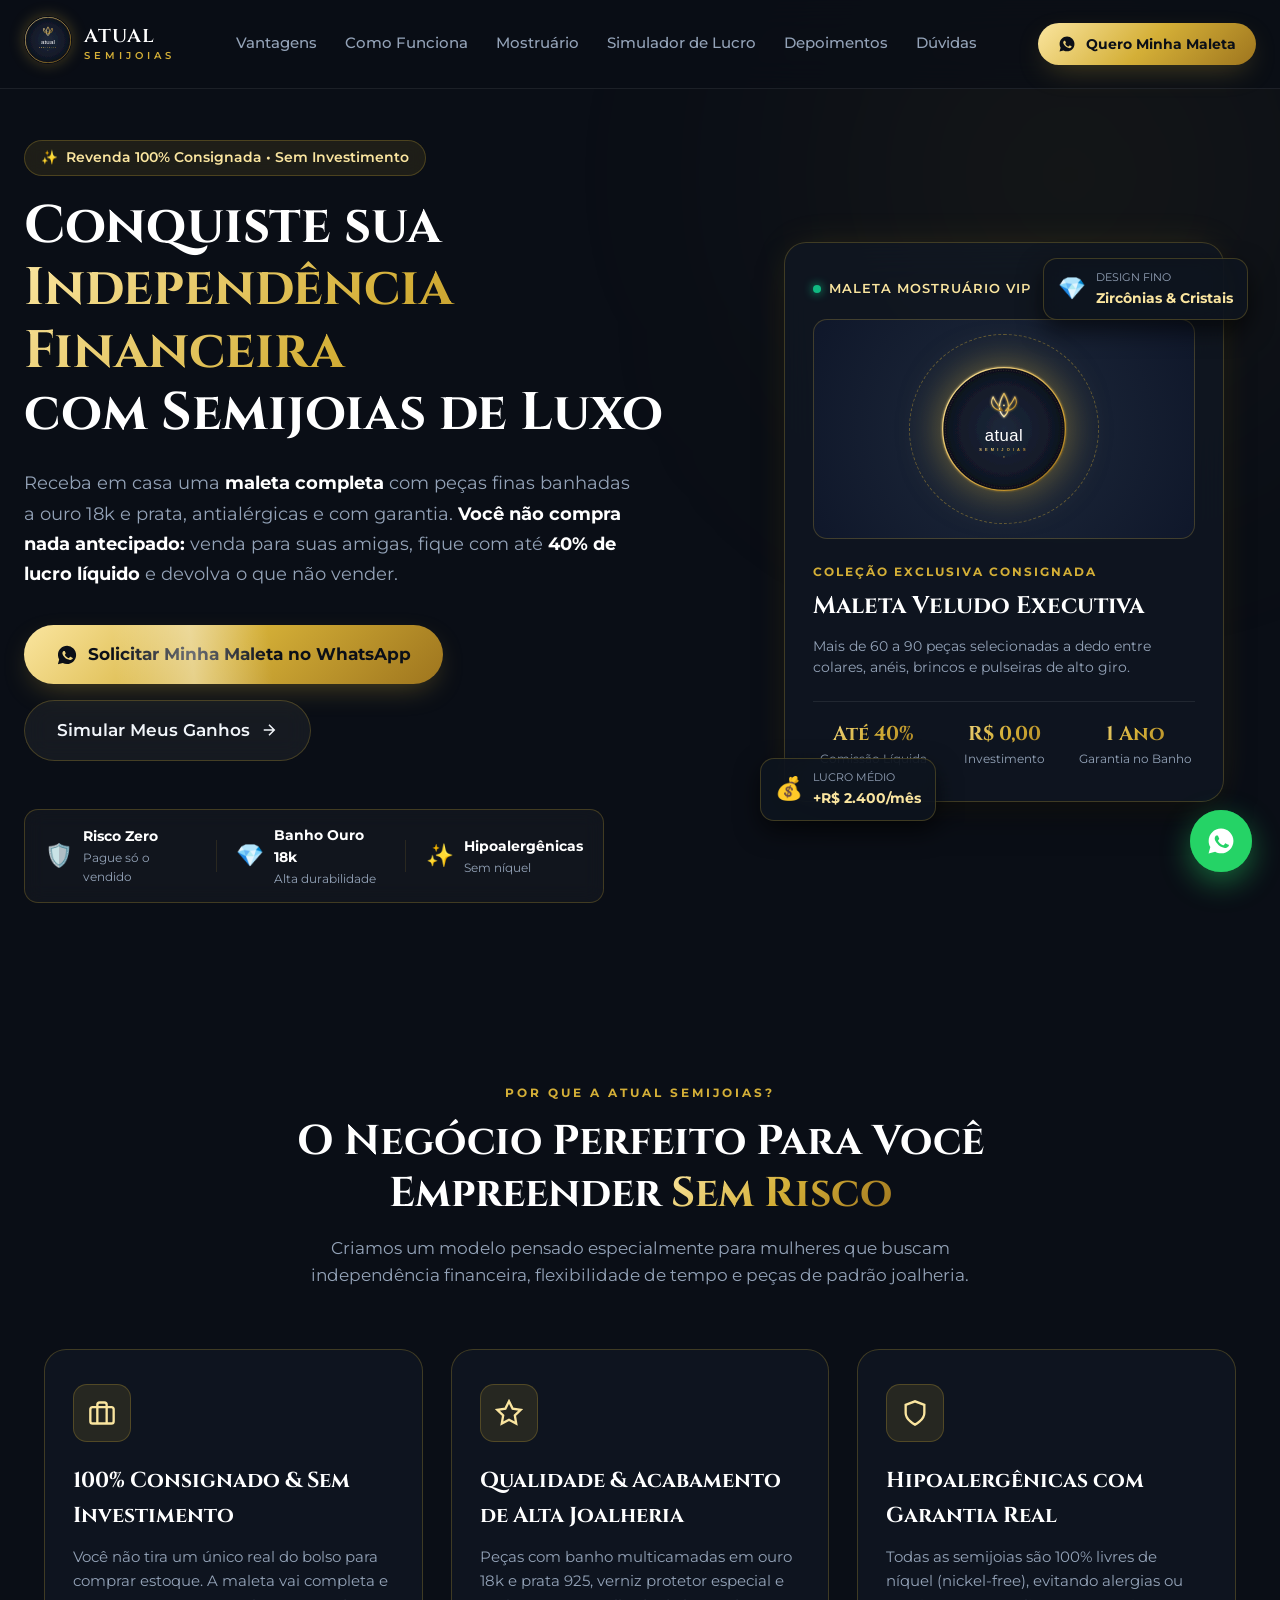
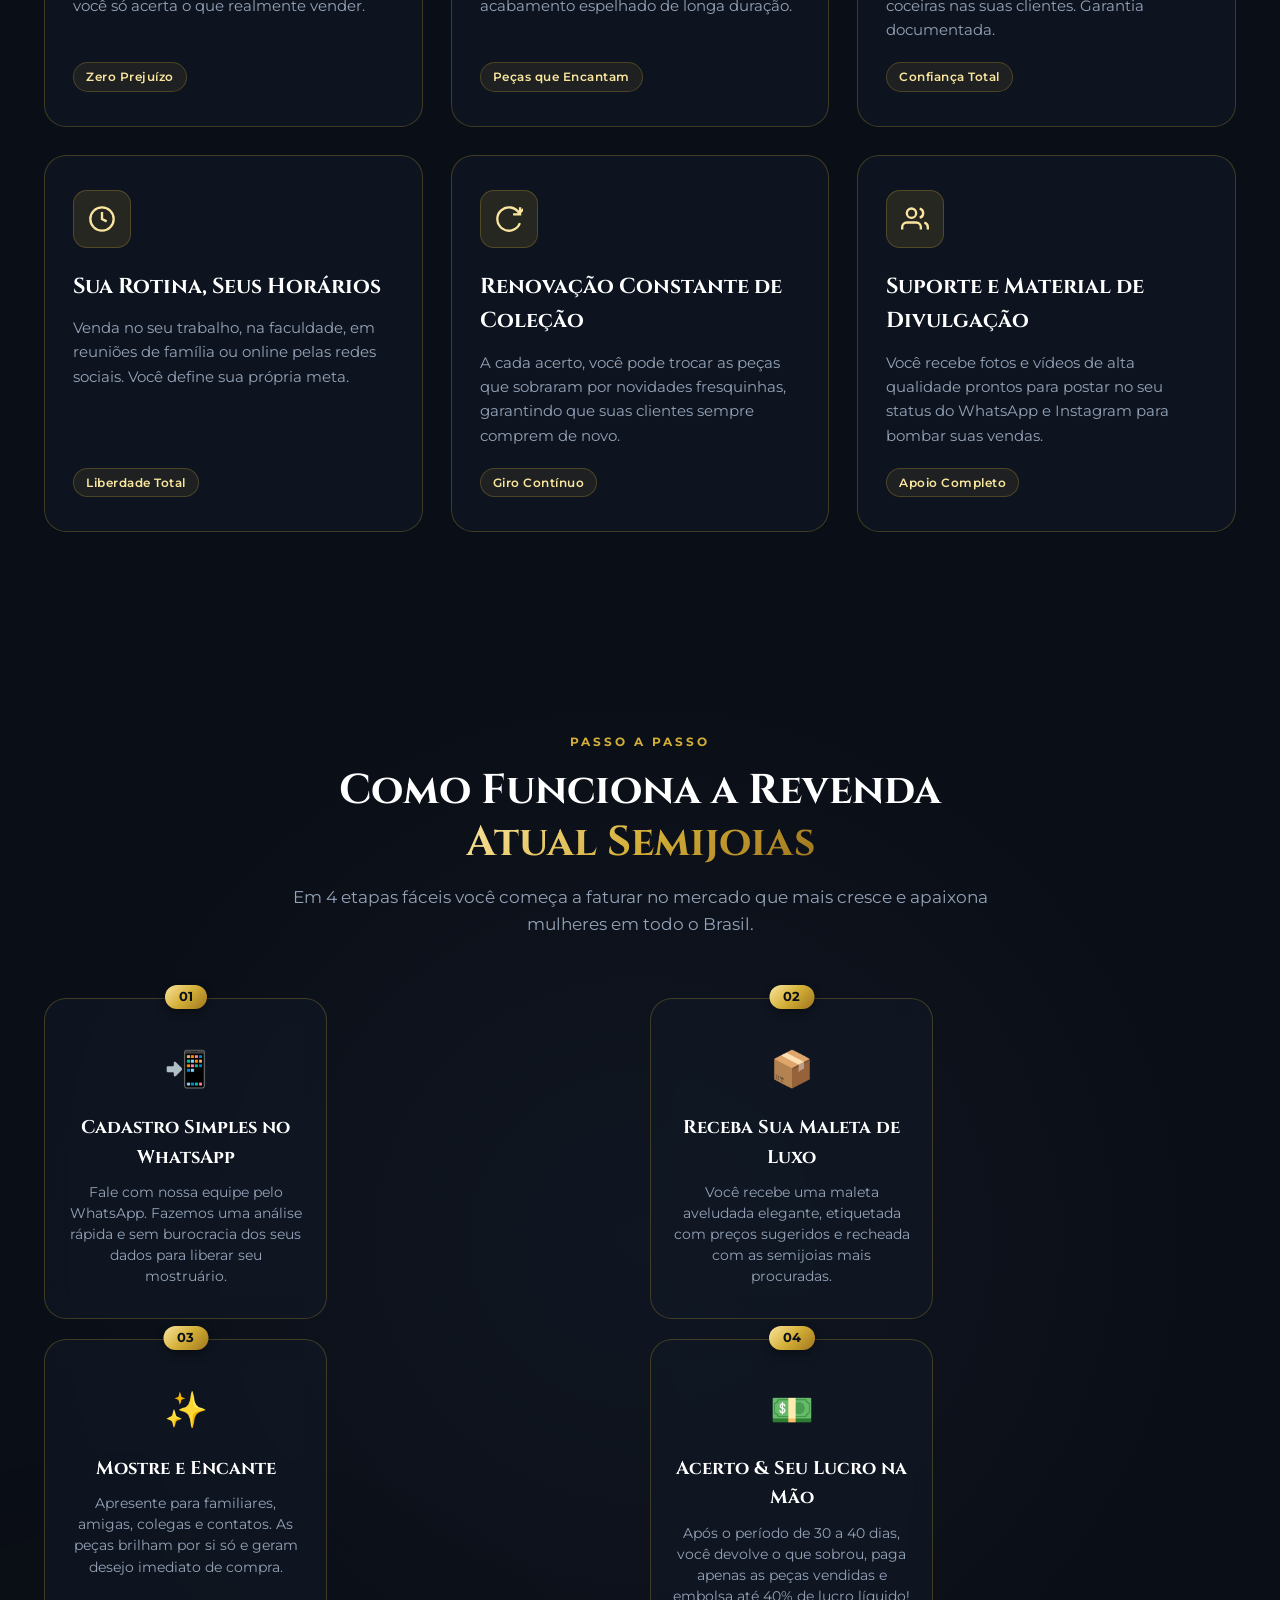
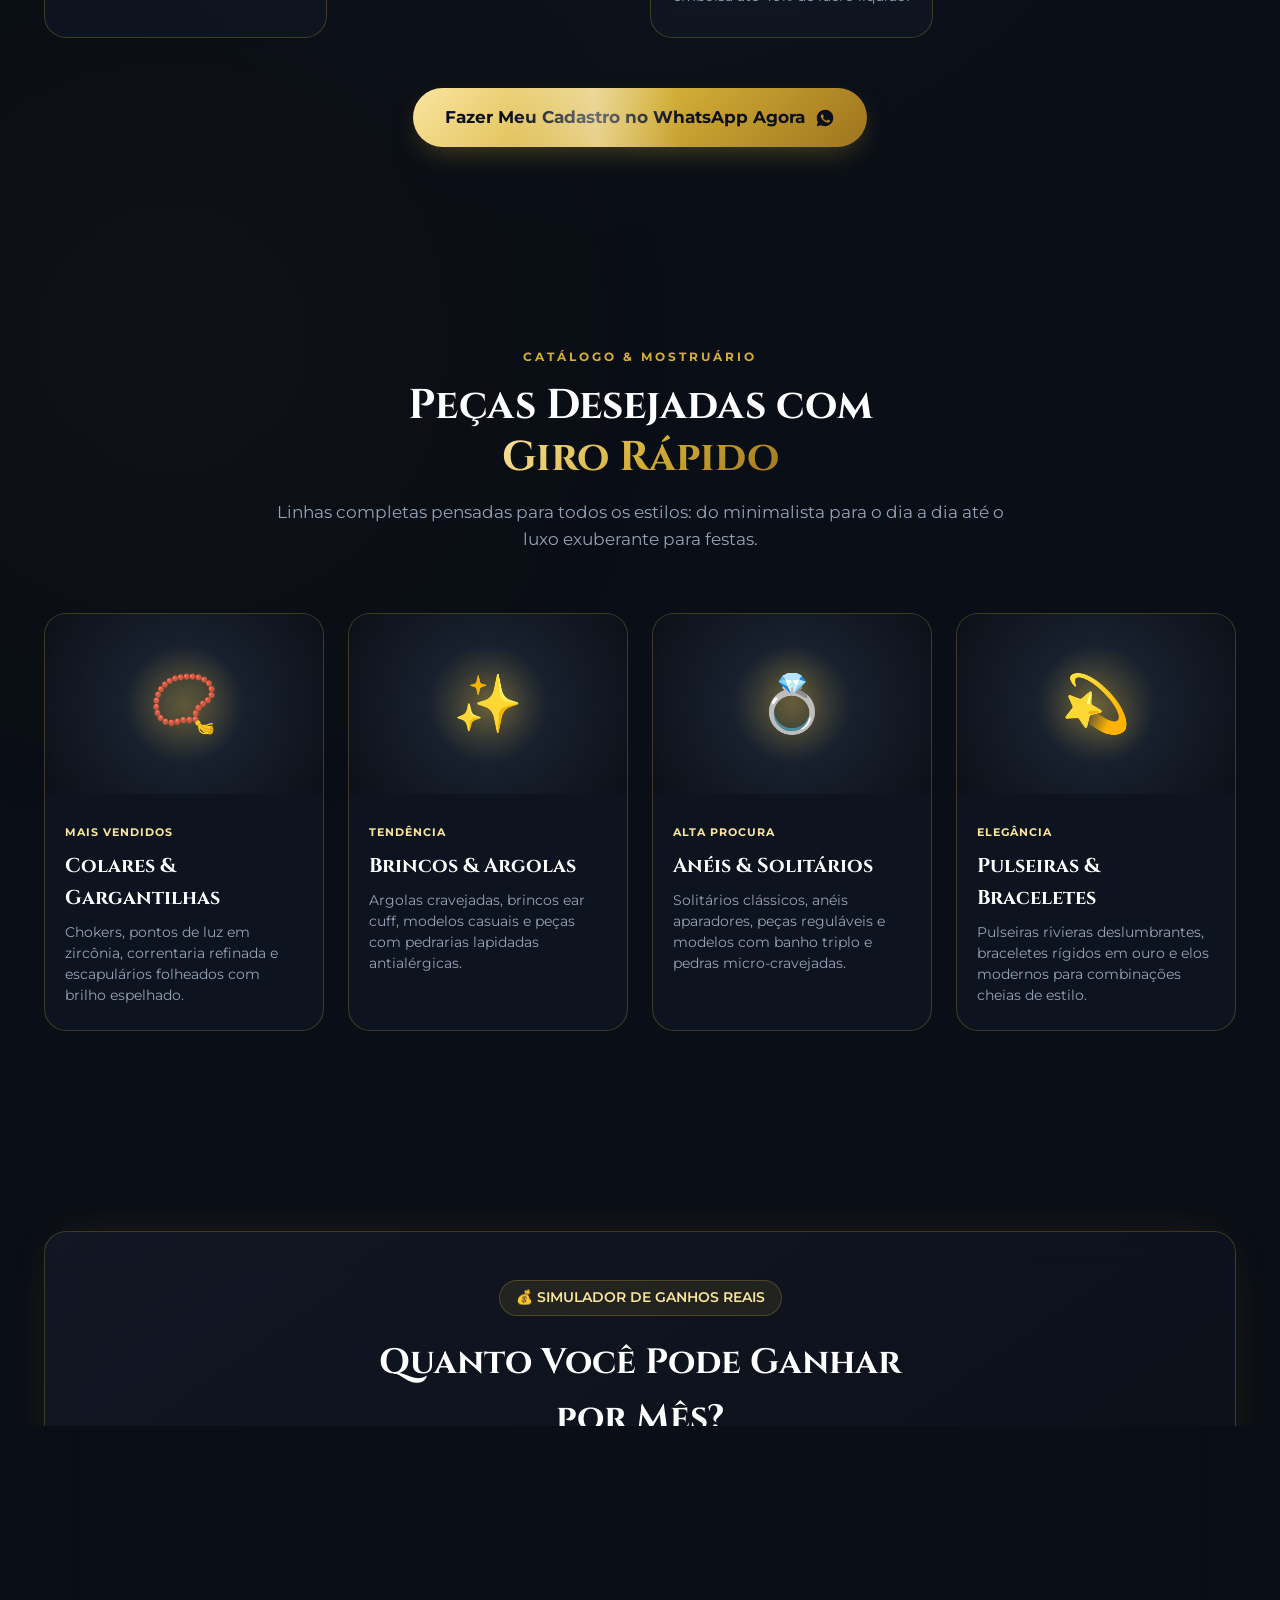
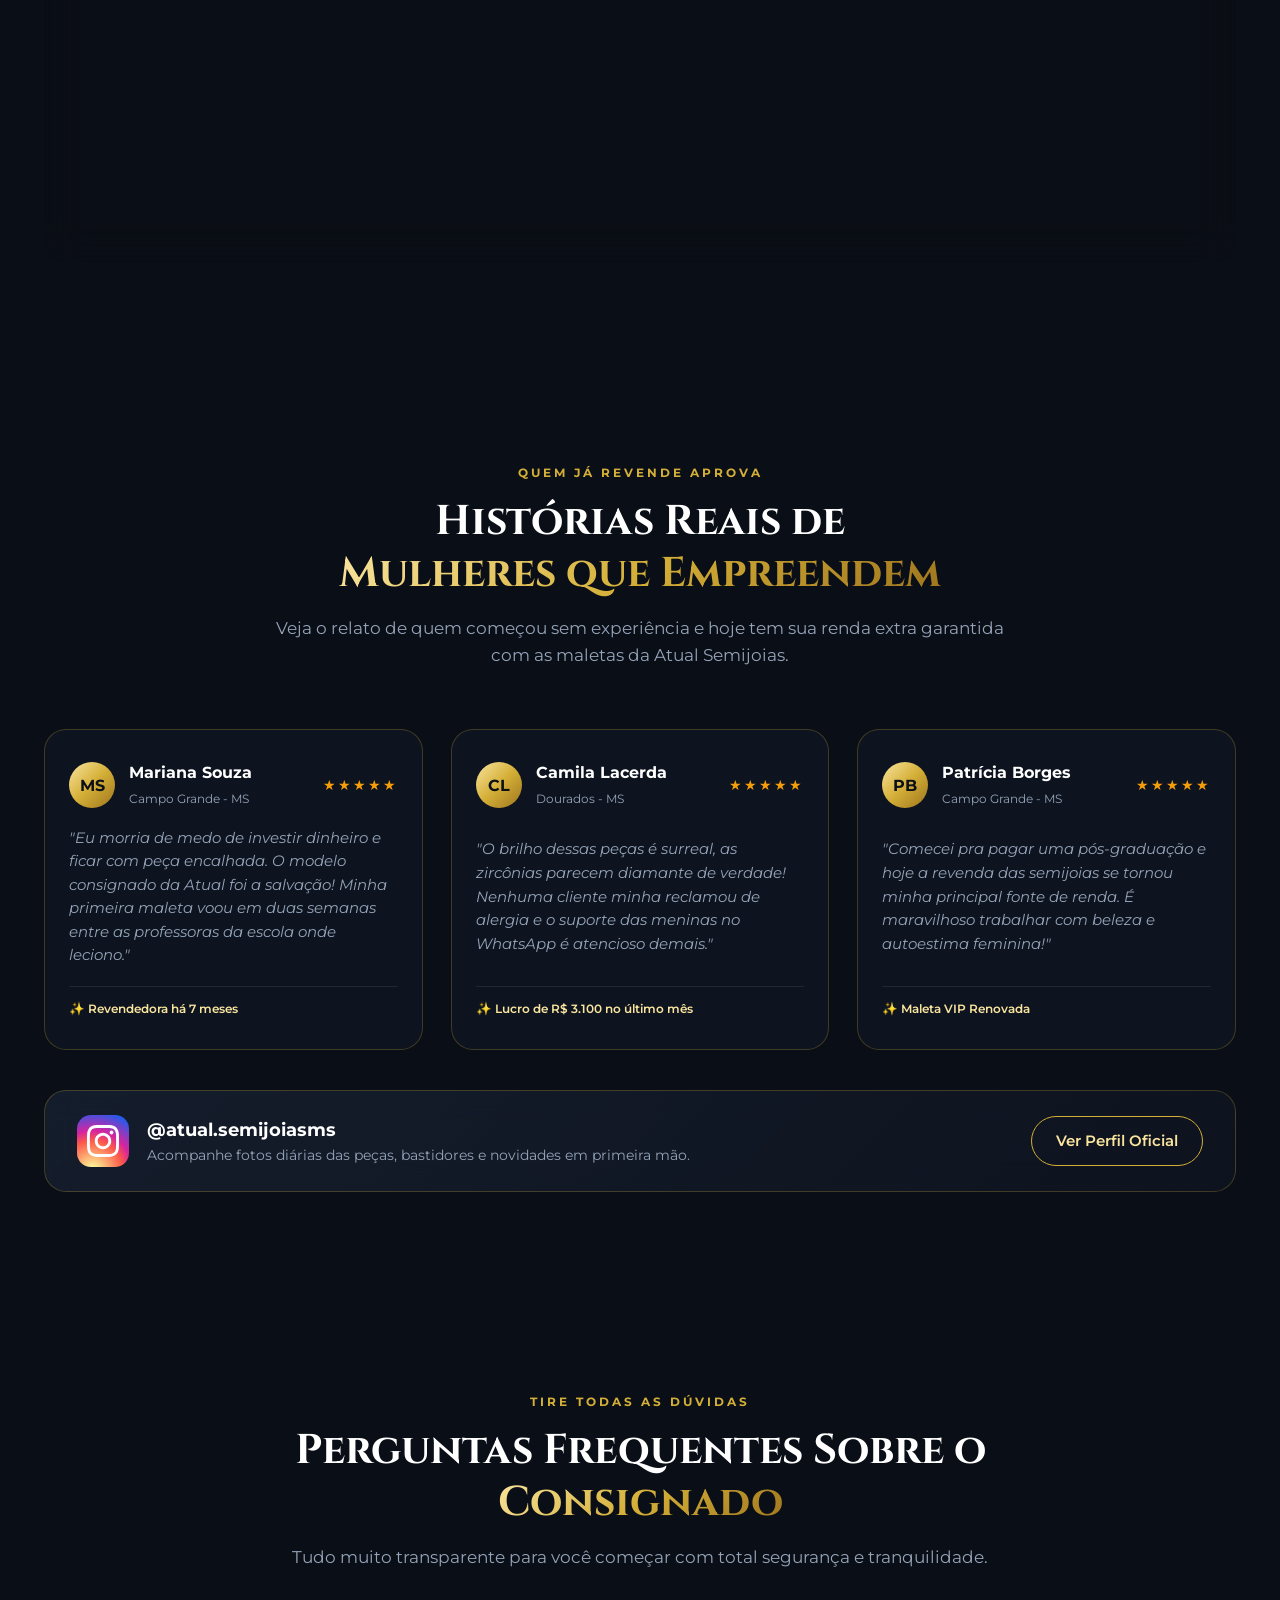
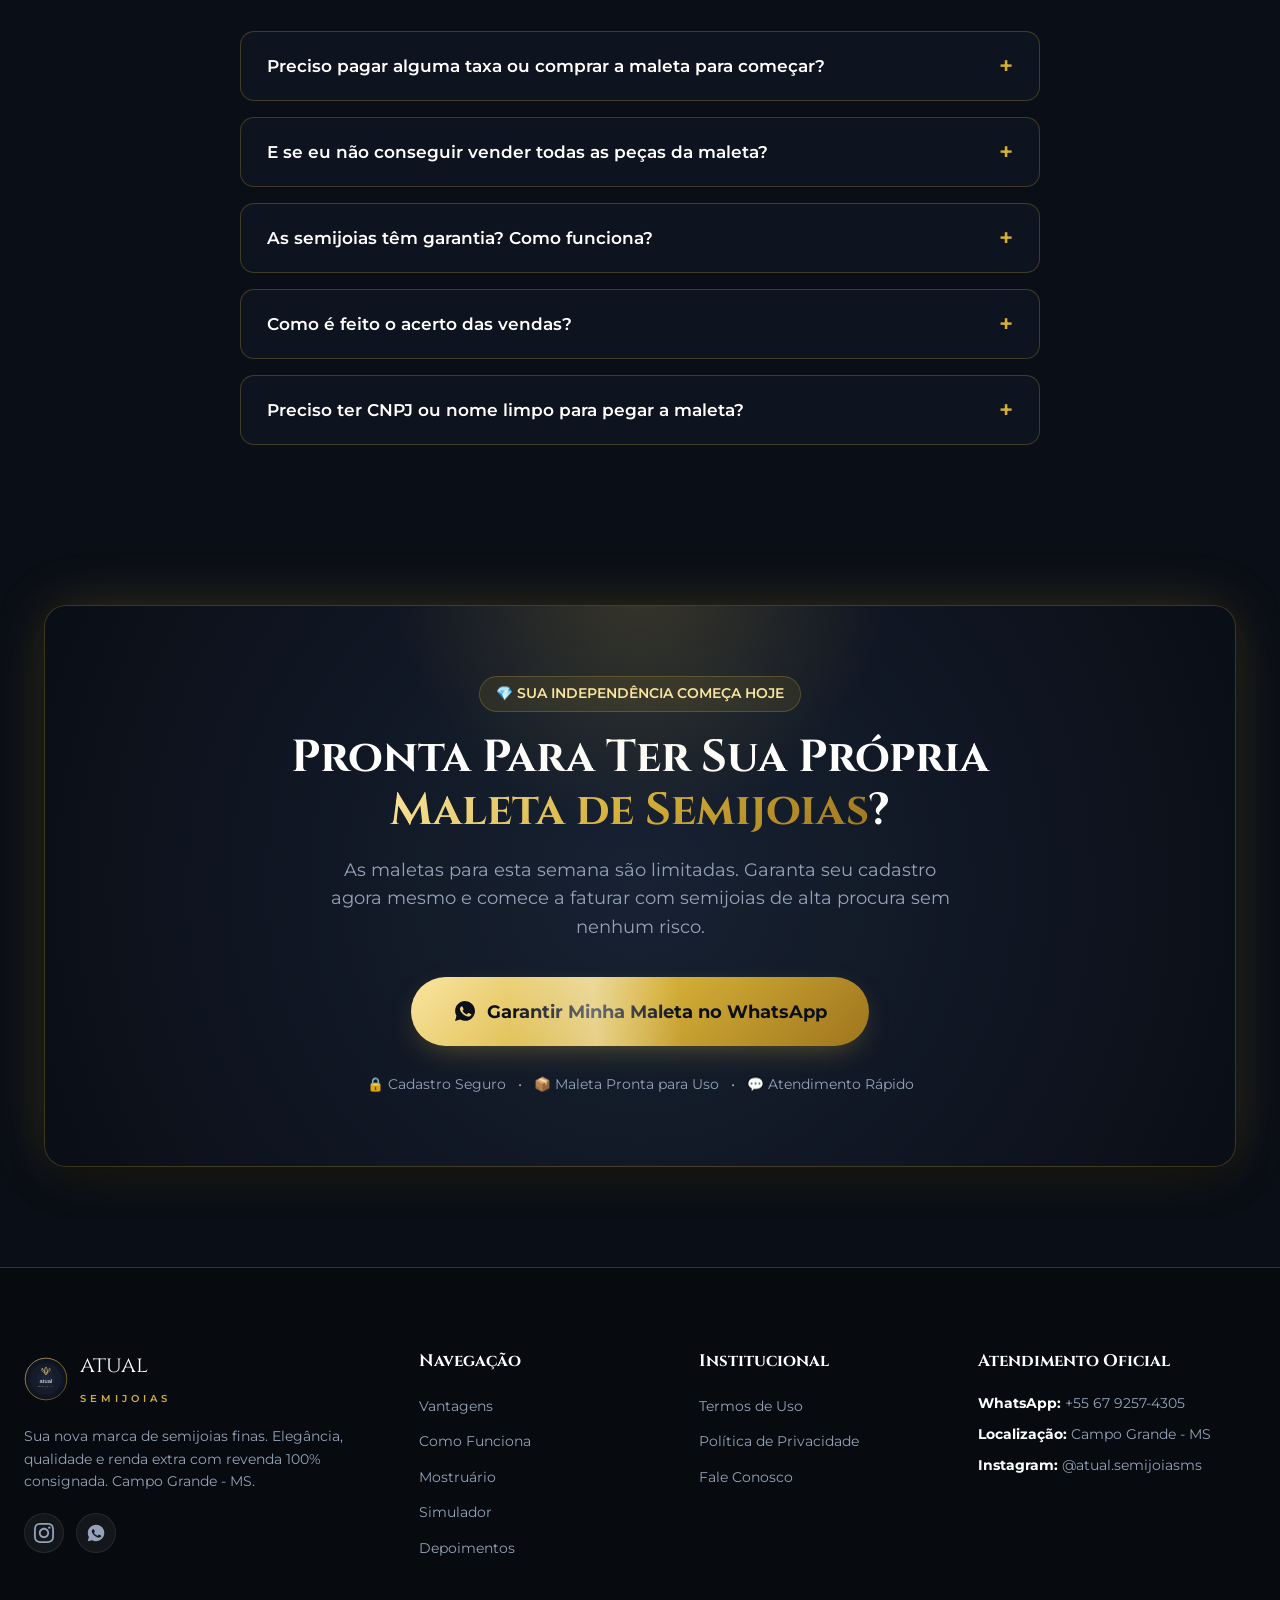
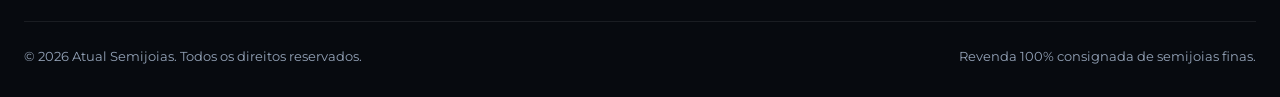
==== index.html @ b2335f95 "feat: initial landing page structure for Atual Semijoias" ====
<!DOCTYPE html>
<html lang="pt-BR">
<head>
  <meta charset="UTF-8">
  <meta name="viewport" content="width=device-width, initial-scale=1.0, maximum-scale=5.0">
  <title>Atual Semijoias | Revenda 100% Consignada • Sem Investimento</title>
  <meta name="description" content="Conquiste sua renda extra com a Atual Semijoias. Maleta completa em consignação, sem investimento inicial, semijoias hipoalergênicas com garantia e até 40% de comissão.">
  <meta name="keywords" content="semijoias consignadas, revenda semijoias, maleta de semijoias, revendedora semijoias campo grande ms, renda extra semijoias">
  <meta name="theme-color" content="#0b0f17">

  <meta property="og:title" content="Atual Semijoias | Revenda 100% Consignada">
  <meta property="og:description" content="Receba sua maleta de semijoias finas sem pagar nada adiantado. Lucro de até 40% e peças com garantia.">
  <meta property="og:image" content="assets/logo.svg">
  <meta property="og:type" content="website">

  <link rel="preconnect" href="https://fonts.googleapis.com">
  <link rel="preconnect" href="https://fonts.gstatic.com" crossorigin>
  <link href="https://fonts.googleapis.com/css2?family=Cinzel:wght@500;600;700&family=Montserrat:wght@300;400;500;600;700&family=Playfair+Display:ital,wght@0,600;0,700;1,400&display=swap" rel="stylesheet">

  <link rel="stylesheet" href="styles.css">
  <link rel="icon" type="image/svg+xml" href="assets/logo.svg">
</head>
<body>

  <div class="ambient-glow glow-top" aria-hidden="true"></div>
  <div class="ambient-glow glow-gold" aria-hidden="true"></div>

  <header class="navbar" id="navbar">
    <div class="nav-container">
      <a href="#hero" class="brand-link" aria-label="Atual Semijoias Home">
        <div class="logo-wrapper">
          <img src="assets/logo.svg" alt="Atual Semijoias" class="brand-logo" width="48" height="48">
        </div>
        <div class="brand-text">
          <span class="brand-name">atual</span>
          <span class="brand-sub">SEMIJOIAS</span>
        </div>
      </a>

      <nav class="nav-links" id="navLinks">
        <a href="#vantagens" class="nav-item">Vantagens</a>
        <a href="#como-funciona" class="nav-item">Como Funciona</a>
        <a href="#vitrine" class="nav-item">Mostruário</a>
        <a href="#simulador" class="nav-item">Simulador de Lucro</a>
        <a href="#depoimentos" class="nav-item">Depoimentos</a>
        <a href="#faq" class="nav-item">Dúvidas</a>
      </nav>

      <div class="nav-actions">
        <a href="https://wa.me/556792574305?text=Ol%C3%A1!%20Vim%20pelo%20site%20da%20Atual%20Semijoias%20e%20gostaria%20de%20receber%20a%20minha%20maleta%20consignada." 
           target="_blank" rel="noopener noreferrer" class="btn btn-gold btn-nav" id="btnNavCta">
          <svg class="btn-icon" viewBox="0 0 24 24" width="18" height="18" fill="currentColor">
            <path d="M12.04 2c-5.46 0-9.91 4.45-9.91 9.91 0 1.75.46 3.45 1.32 4.95L2.05 22l5.25-1.38c1.45.79 3.08 1.21 4.74 1.21 5.46 0 9.91-4.45 9.91-9.91 0-2.65-1.03-5.14-2.9-7.01A9.816 9.816 0 0 0 12.04 2zm5.78 14.15c-.24.67-1.39 1.29-1.93 1.37-.5.08-1.15.11-3.32-.78-2.67-1.1-4.38-3.83-4.52-4.01-.13-.18-1.07-1.42-1.07-2.71 0-1.29.68-1.92.92-2.18.24-.26.53-.33.71-.33.18 0 .35 0 .5.01.16.01.38-.06.59.45.22.53.75 1.83.82 1.97.07.14.11.31.02.5-.09.18-.14.29-.28.45-.14.16-.3.35-.43.47-.14.14-.29.29-.12.58.17.29.74 1.22 1.59 1.97 1.09.97 2.01 1.27 2.3 1.41.29.14.46.12.63-.07.17-.19.73-.85.92-1.14.19-.29.38-.24.64-.14.26.09 1.65.78 1.93.92.28.14.47.21.54.33.07.12.07.69-.17 1.36z"/>
          </svg>
          <span>Quero Minha Maleta</span>
        </a>

        <button class="menu-toggle" id="menuToggle" aria-label="Abrir menu de navegação">
          <span></span>
          <span></span>
          <span></span>
        </button>
      </div>
    </div>
  </header>

  <main>
    <!-- HERO SECTION -->
    <section class="hero-section" id="hero">
      <div class="hero-container">
        
        <div class="hero-content">
          <div class="badge-pill" data-reveal="fade-up">
            <span class="sparkle-icon">✨</span>
            <span>Revenda 100% Consignada • Sem Investimento</span>
          </div>

          <h1 class="hero-title" data-reveal="fade-up" data-delay="100">
            Conquiste sua <span class="text-gold-gradient">Independência Financeira</span> com Semijoias de Luxo
          </h1>

          <p class="hero-description" data-reveal="fade-up" data-delay="200">
            Receba em casa uma <strong>maleta completa</strong> com peças finas banhadas a ouro 18k e prata, 
            antialérgicas e com garantia. <strong>Você não compra nada antecipado:</strong> venda para suas amigas, 
            fique com até <strong>40% de lucro líquido</strong> e devolva o que não vender.
          </p>

          <div class="hero-cta-group" data-reveal="fade-up" data-delay="300">
            <a href="https://wa.me/556792574305?text=Ol%C3%A1!%20Quero%20solicitar%20minha%20maleta%20consignada%20da%20Atual%20Semijoias." 
               target="_blank" rel="noopener noreferrer" class="btn btn-gold btn-lg btn-glow" id="heroCtaWhatsApp">
              <svg class="btn-icon" viewBox="0 0 24 24" width="22" height="22" fill="currentColor">
                <path d="M12.04 2c-5.46 0-9.91 4.45-9.91 9.91 0 1.75.46 3.45 1.32 4.95L2.05 22l5.25-1.38c1.45.79 3.08 1.21 4.74 1.21 5.46 0 9.91-4.45 9.91-9.91 0-2.65-1.03-5.14-2.9-7.01A9.816 9.816 0 0 0 12.04 2zm5.78 14.15c-.24.67-1.39 1.29-1.93 1.37-.5.08-1.15.11-3.32-.78-2.67-1.1-4.38-3.83-4.52-4.01-.13-.18-1.07-1.42-1.07-2.71 0-1.29.68-1.92.92-2.18.24-.26.53-.33.71-.33.18 0 .35 0 .5.01.16.01.38-.06.59.45.22.53.75 1.83.82 1.97.07.14.11.31.02.5-.09.18-.14.29-.28.45-.14.16-.3.35-.43.47-.14.14-.29.29-.12.58.17.29.74 1.22 1.59 1.97 1.09.97 2.01 1.27 2.3 1.41.29.14.46.12.63-.07.17-.19.73-.85.92-1.14.19-.29.38-.24.64-.14.26.09 1.65.78 1.93.92.28.14.47.21.54.33.07.12.07.69-.17 1.36z"/>
              </svg>
              <span>Solicitar Minha Maleta no WhatsApp</span>
            </a>

            <a href="#simulador" class="btn btn-glass btn-lg">
              <span>Simular Meus Ganhos</span>
              <svg width="18" height="18" viewBox="0 0 24 24" fill="none" stroke="currentColor" stroke-width="2">
                <path d="M5 12h14M12 5l7 7-7 7"/>
              </svg>
            </a>
          </div>

          <div class="hero-trust-row" data-reveal="fade-up" data-delay="400">
            <div class="trust-item">
              <span class="trust-icon">🛡️</span>
              <div class="trust-info">
                <strong>Risco Zero</strong>
                <span>Pague só o vendido</span>
              </div>
            </div>
            <div class="trust-divider"></div>
            <div class="trust-item">
              <span class="trust-icon">💎</span>
              <div class="trust-info">
                <strong>Banho Ouro 18k</strong>
                <span>Alta durabilidade</span>
              </div>
            </div>
            <div class="trust-divider"></div>
            <div class="trust-item">
              <span class="trust-icon">✨</span>
              <div class="trust-info">
                <strong>Hipoalergênicas</strong>
                <span>Sem níquel</span>
              </div>
            </div>
          </div>
        </div>

        <div class="hero-visual" data-reveal="zoom-in" data-delay="200">
          <div class="showcase-card tilt-card" id="heroTiltCard">
            <div class="card-glass-shine"></div>
            
            <div class="showcase-badge-top">
              <span class="dot-online"></span>
              <span>Maleta Mostruário VIP</span>
            </div>

            <div class="jewel-frame">
              <div class="jewel-sparkle-bg"></div>
              <img src="assets/logo.svg" alt="Atual Semijoias Selo Ouro" class="jewel-hero-logo">
              <div class="jewel-ring-circle"></div>
            </div>

            <div class="showcase-details">
              <div class="showcase-tag">COLEÇÃO EXCLUSIVA CONSIGNADA</div>
              <h3 class="showcase-title">Maleta Veludo Executiva</h3>
              <p class="showcase-subtitle">Mais de 60 a 90 peças selecionadas a dedo entre colares, anéis, brincos e pulseiras de alto giro.</p>
              
              <div class="showcase-stats-grid">
                <div class="stat-box">
                  <span class="stat-number text-gold-gradient">Até 40%</span>
                  <span class="stat-label">Comissão Líquida</span>
                </div>
                <div class="stat-box">
                  <span class="stat-number text-gold-gradient">R$ 0,00</span>
                  <span class="stat-label">Investimento</span>
                </div>
                <div class="stat-box">
                  <span class="stat-number text-gold-gradient">1 Ano</span>
                  <span class="stat-label">Garantia no Banho</span>
                </div>
              </div>
            </div>

            <div class="floating-badge badge-1">
              <span class="badge-icon">💰</span>
              <div class="badge-text">
                <span class="b-title">Lucro Médio</span>
                <span class="b-val">+R$ 2.400/mês</span>
              </div>
            </div>

            <div class="floating-badge badge-2">
              <span class="badge-icon">💎</span>
              <div class="badge-text">
                <span class="b-title">Design Fino</span>
                <span class="b-val">Zircônias & Cristais</span>
              </div>
            </div>
          </div>
        </div>

      </div>
    </section>

    <!-- SECTION 2: VANTAGENS -->
    <section class="section-container" id="vantagens">
      <div class="section-header" data-reveal="fade-up">
        <span class="section-tag">POR QUE A ATUAL SEMIJOIAS?</span>
        <h2 class="section-title">O Negócio Perfeito Para Você Empreender <span class="text-gold-gradient">Sem Risco</span></h2>
        <p class="section-desc">Criamos um modelo pensado especialmente para mulheres que buscam independência financeira, flexibilidade de tempo e peças de padrão joalheria.</p>
      </div>

      <div class="cards-grid">
        <div class="luxury-card tilt-card" data-reveal="fade-up" data-delay="100">
          <div class="card-icon-gold">
            <svg viewBox="0 0 24 24" width="28" height="28" fill="none" stroke="currentColor" stroke-width="2">
              <rect x="2" y="7" width="20" height="14" rx="2" ry="2"/>
              <path d="M16 21V5a2 2 0 0 0-2-2h-4a2 2 0 0 0-2 2v16"/>
            </svg>
          </div>
          <h3 class="card-title">100% Consignado & Sem Investimento</h3>
          <p class="card-text">Você não tira um único real do bolso para comprar estoque. A maleta vai completa e você só acerta o que realmente vender.</p>
          <div class="card-highlight-pill">Zero Prejuízo</div>
        </div>

        <div class="luxury-card tilt-card" data-reveal="fade-up" data-delay="200">
          <div class="card-icon-gold">
            <svg viewBox="0 0 24 24" width="28" height="28" fill="none" stroke="currentColor" stroke-width="2">
              <polygon points="12 2 15.09 8.26 22 9.27 17 14.14 18.18 21.02 12 17.77 5.82 21.02 7 14.14 2 9.27 8.91 8.26 12 2"/>
            </svg>
          </div>
          <h3 class="card-title">Qualidade & Acabamento de Alta Joalheria</h3>
          <p class="card-text">Peças com banho multicamadas em ouro 18k e prata 925, verniz protetor especial e acabamento espelhado de longa duração.</p>
          <div class="card-highlight-pill">Peças que Encantam</div>
        </div>

        <div class="luxury-card tilt-card" data-reveal="fade-up" data-delay="300">
          <div class="card-icon-gold">
            <svg viewBox="0 0 24 24" width="28" height="28" fill="none" stroke="currentColor" stroke-width="2">
              <path d="M12 22s8-4 8-10V5l-8-3-8 3v7c0 6 8 10 8 10z"/>
            </svg>
          </div>
          <h3 class="card-title">Hipoalergênicas com Garantia Real</h3>
          <p class="card-text">Todas as semijoias são 100% livres de níquel (nickel-free), evitando alergias ou coceiras nas suas clientes. Garantia documentada.</p>
          <div class="card-highlight-pill">Confiança Total</div>
        </div>

        <div class="luxury-card tilt-card" data-reveal="fade-up" data-delay="100">
          <div class="card-icon-gold">
            <svg viewBox="0 0 24 24" width="28" height="28" fill="none" stroke="currentColor" stroke-width="2">
              <circle cx="12" cy="12" r="10"/>
              <polyline points="12 6 12 12 16 14"/>
            </svg>
          </div>
          <h3 class="card-title">Sua Rotina, Seus Horários</h3>
          <p class="card-text">Venda no seu trabalho, na faculdade, em reuniões de família ou online pelas redes sociais. Você define sua própria meta.</p>
          <div class="card-highlight-pill">Liberdade Total</div>
        </div>

        <div class="luxury-card tilt-card" data-reveal="fade-up" data-delay="200">
          <div class="card-icon-gold">
            <svg viewBox="0 0 24 24" width="28" height="28" fill="none" stroke="currentColor" stroke-width="2">
              <path d="M21.5 2v6h-6M21.34 15.57a10 10 0 1 1-.57-8.38l5.67-5.67"/>
            </svg>
          </div>
          <h3 class="card-title">Renovação Constante de Coleção</h3>
          <p class="card-text">A cada acerto, você pode trocar as peças que sobraram por novidades fresquinhas, garantindo que suas clientes sempre comprem de novo.</p>
          <div class="card-highlight-pill">Giro Contínuo</div>
        </div>

        <div class="luxury-card tilt-card" data-reveal="fade-up" data-delay="300">
          <div class="card-icon-gold">
            <svg viewBox="0 0 24 24" width="28" height="28" fill="none" stroke="currentColor" stroke-width="2">
              <path d="M17 21v-2a4 4 0 0 0-4-4H5a4 4 0 0 0-4 4v2"/>
              <circle cx="9" cy="7" r="4"/>
              <path d="M23 21v-2a4 4 0 0 0-3-3.87"/>
              <path d="M16 3.13a4 4 0 0 1 0 7.75"/>
            </svg>
          </div>
          <h3 class="card-title">Suporte e Material de Divulgação</h3>
          <p class="card-text">Você recebe fotos e vídeos de alta qualidade prontos para postar no seu status do WhatsApp e Instagram para bombar suas vendas.</p>
          <div class="card-highlight-pill">Apoio Completo</div>
        </div>
      </div>
    </section>

    <!-- SECTION 3: COMO FUNCIONA -->
    <section class="section-container how-it-works-section" id="como-funciona">
      <div class="section-header" data-reveal="fade-up">
        <span class="section-tag">PASSO A PASSO</span>
        <h2 class="section-title">Como Funciona a Revenda <span class="text-gold-gradient">Atual Semijoias</span></h2>
        <p class="section-desc">Em 4 etapas fáceis você começa a faturar no mercado que mais cresce e apaixona mulheres em todo o Brasil.</p>
      </div>

      <div class="steps-flow">
        <div class="step-card" data-reveal="fade-up" data-delay="100">
          <div class="step-number-pill">01</div>
          <div class="step-icon">📲</div>
          <h3 class="step-title">Cadastro Simples no WhatsApp</h3>
          <p class="step-desc">Fale com nossa equipe pelo WhatsApp. Fazemos uma análise rápida e sem burocracia dos seus dados para liberar seu mostruário.</p>
        </div>

        <div class="step-connector" aria-hidden="true"></div>

        <div class="step-card" data-reveal="fade-up" data-delay="200">
          <div class="step-number-pill">02</div>
          <div class="step-icon">📦</div>
          <h3 class="step-title">Receba Sua Maleta de Luxo</h3>
          <p class="step-desc">Você recebe uma maleta aveludada elegante, etiquetada com preços sugeridos e recheada com as semijoias mais procuradas.</p>
        </div>

        <div class="step-connector" aria-hidden="true"></div>

        <div class="step-card" data-reveal="fade-up" data-delay="300">
          <div class="step-number-pill">03</div>
          <div class="step-icon">✨</div>
          <h3 class="step-title">Mostre e Encante</h3>
          <p class="step-desc">Apresente para familiares, amigas, colegas e contatos. As peças brilham por si só e geram desejo imediato de compra.</p>
        </div>

        <div class="step-connector" aria-hidden="true"></div>

        <div class="step-card" data-reveal="fade-up" data-delay="400">
          <div class="step-number-pill">04</div>
          <div class="step-icon">💵</div>
          <h3 class="step-title">Acerto & Seu Lucro na Mão</h3>
          <p class="step-desc">Após o período de 30 a 40 dias, você devolve o que sobrou, paga apenas as peças vendidas e embolsa até 40% de lucro líquido!</p>
        </div>
      </div>

      <div class="center-cta" data-reveal="fade-up">
        <a href="https://wa.me/556792574305?text=Ol%C3%A1!%20Gostaria%20de%20fazer%20meu%20cadastro%20para%20receber%20a%20maleta%20consignada." 
           target="_blank" rel="noopener noreferrer" class="btn btn-gold btn-lg btn-glow">
          <span>Fazer Meu Cadastro no WhatsApp Agora</span>
          <svg class="btn-icon" viewBox="0 0 24 24" width="20" height="20" fill="currentColor">
            <path d="M12.04 2c-5.46 0-9.91 4.45-9.91 9.91 0 1.75.46 3.45 1.32 4.95L2.05 22l5.25-1.38c1.45.79 3.08 1.21 4.74 1.21 5.46 0 9.91-4.45 9.91-9.91 0-2.65-1.03-5.14-2.9-7.01A9.816 9.816 0 0 0 12.04 2zm5.78 14.15c-.24.67-1.39 1.29-1.93 1.37-.5.08-1.15.11-3.32-.78-2.67-1.1-4.38-3.83-4.52-4.01-.13-.18-1.07-1.42-1.07-2.71 0-1.29.68-1.92.92-2.18.24-.26.53-.33.71-.33.18 0 .35 0 .5.01.16.01.38-.06.59.45.22.53.75 1.83.82 1.97.07.14.11.31.02.5-.09.18-.14.29-.28.45-.14.16-.3.35-.43.47-.14.14-.29.29-.12.58.17.29.74 1.22 1.59 1.97 1.09.97 2.01 1.27 2.3 1.41.29.14.46.12.63-.07.17-.19.73-.85.92-1.14.19-.29.38-.24.64-.14.26.09 1.65.78 1.93.92.28.14.47.21.54.33.07.12.07.69-.17 1.36z"/>
          </svg>
        </a>
      </div>
    </section>

    <!-- SECTION 4: VITRINE / CATEGORIAS -->
    <section class="section-container" id="vitrine">
      <div class="section-header" data-reveal="fade-up">
        <span class="section-tag">CATÁLOGO & MOSTRUÁRIO</span>
        <h2 class="section-title">Peças Desejadas com <span class="text-gold-gradient">Giro Rápido</span></h2>
        <p class="section-desc">Linhas completas pensadas para todos os estilos: do minimalista para o dia a dia até o luxo exuberante para festas.</p>
      </div>

      <div class="catalog-grid">
        <div class="catalog-card tilt-card" data-reveal="fade-up" data-delay="100">
          <div class="cat-image-box">
            <div class="cat-icon-badge">📿</div>
            <div class="cat-glow"></div>
          </div>
          <div class="cat-content">
            <span class="cat-badge">Mais Vendidos</span>
            <h3 class="cat-title">Colares & Gargantilhas</h3>
            <p class="cat-text">Chokers, pontos de luz em zircônia, correntaria refinada e escapulários folheados com brilho espelhado.</p>
          </div>
        </div>

        <div class="catalog-card tilt-card" data-reveal="fade-up" data-delay="200">
          <div class="cat-image-box">
            <div class="cat-icon-badge">✨</div>
            <div class="cat-glow"></div>
          </div>
          <div class="cat-content">
            <span class="cat-badge">Tendência</span>
            <h3 class="cat-title">Brincos & Argolas</h3>
            <p class="cat-text">Argolas cravejadas, brincos ear cuff, modelos casuais e peças com pedrarias lapidadas antialérgicas.</p>
          </div>
        </div>

        <div class="catalog-card tilt-card" data-reveal="fade-up" data-delay="300">
          <div class="cat-image-box">
            <div class="cat-icon-badge">💍</div>
            <div class="cat-glow"></div>
          </div>
          <div class="cat-content">
            <span class="cat-badge">Alta Procura</span>
            <h3 class="cat-title">Anéis & Solitários</h3>
            <p class="cat-text">Solitários clássicos, anéis aparadores, peças reguláveis e modelos com banho triplo e pedras micro-cravejadas.</p>
          </div>
        </div>

        <div class="catalog-card tilt-card" data-reveal="fade-up" data-delay="400">
          <div class="cat-image-box">
            <div class="cat-icon-badge">💫</div>
            <div class="cat-glow"></div>
          </div>
          <div class="cat-content">
            <span class="cat-badge">Elegância</span>
            <h3 class="cat-title">Pulseiras & Braceletes</h3>
            <p class="cat-text">Pulseiras rivieras deslumbrantes, braceletes rígidos em ouro e elos modernos para combinações cheias de estilo.</p>
          </div>
        </div>
      </div>
    </section>

    <!-- SECTION 5: SIMULADOR DE LUCRO INTERATIVO -->
    <section class="section-container" id="simulador">
      <div class="calculator-wrapper tilt-card" data-reveal="fade-up">
        <div class="calc-header">
          <span class="badge-pill">💰 SIMULADOR DE GANHOS REAIS</span>
          <h2 class="calc-title">Quanto Você Pode Ganhar por Mês?</h2>
          <p class="calc-desc">Arraste a barra para simular quantas peças você consegue vender por semana e veja a sua renda extra estimada.</p>
        </div>

        <div class="calc-body">
          <div class="calc-controls">
            <div class="slider-group">
              <div class="slider-label-row">
                <label for="piecesSlider">Peças vendidas por semana:</label>
                <span class="slider-value-badge" id="sliderValDisplay">10 peças/sem</span>
              </div>
              <input type="range" id="piecesSlider" min="2" max="40" value="10" step="1" class="custom-slider">
              <div class="slider-marks">
                <span>2 (iniciante)</span>
                <span>15 (moderada)</span>
                <span>40+ (foco total)</span>
              </div>
            </div>

            <div class="ticket-info">
              <div class="ticket-item">
                <span class="t-label">Ticket Médio por Peça</span>
                <span class="t-value">R$ 110,00</span>
              </div>
              <div class="ticket-item">
                <span class="t-label">Sua Comissão Média</span>
                <span class="t-value text-gold-gradient">Até 40%</span>
              </div>
            </div>
          </div>

          <div class="calc-result-box">
            <div class="res-tag">SUA RENDA EXTRA ESTIMADA</div>
            <div class="res-price-row">
              <span class="res-currency">R$</span>
              <span class="res-amount" id="monthlyProfitDisplay">1.760,00</span>
              <span class="res-period">/mês</span>
            </div>
            <p class="res-subtext">Trabalhando no seu ritmo, com risco zero e sem estoque parado!</p>

            <a href="https://wa.me/556792574305?text=Ol%C3%A1!%20Fiz%20a%20simula%C3%A7%C3%A3o%20no%20site%20da%20Atual%20Semijoias%20e%20quero%20come%C3%A7ar%20a%20revender." 
               target="_blank" rel="noopener noreferrer" class="btn btn-gold btn-block btn-glow" id="calcCtaBtn">
              <span>Quero Conquistar Essa Renda</span>
              <svg class="btn-icon" viewBox="0 0 24 24" width="18" height="18" fill="currentColor">
                <path d="M12.04 2c-5.46 0-9.91 4.45-9.91 9.91 0 1.75.46 3.45 1.32 4.95L2.05 22l5.25-1.38c1.45.79 3.08 1.21 4.74 1.21 5.46 0 9.91-4.45 9.91-9.91 0-2.65-1.03-5.14-2.9-7.01A9.816 9.816 0 0 0 12.04 2zm5.78 14.15c-.24.67-1.39 1.29-1.93 1.37-.5.08-1.15.11-3.32-.78-2.67-1.1-4.38-3.83-4.52-4.01-.13-.18-1.07-1.42-1.07-2.71 0-1.29.68-1.92.92-2.18.24-.26.53-.33.71-.33.18 0 .35 0 .5.01.16.01.38-.06.59.45.22.53.75 1.83.82 1.97.07.14.11.31.02.5-.09.18-.14.29-.28.45-.14.16-.3.35-.43.47-.14.14-.29.29-.12.58.17.29.74 1.22 1.59 1.97 1.09.97 2.01 1.27 2.3 1.41.29.14.46.12.63-.07.17-.19.73-.85.92-1.14.19-.29.38-.24.64-.14.26.09 1.65.78 1.93.92.28.14.47.21.54.33.07.12.07.69-.17 1.36z"/>
              </svg>
            </a>
          </div>
        </div>
      </div>
    </section>

    <!-- SECTION 6: DEPOIMENTOS / PROVA SOCIAL -->
    <section class="section-container" id="depoimentos">
      <div class="section-header" data-reveal="fade-up">
        <span class="section-tag">QUEM JÁ REVENDE APROVA</span>
        <h2 class="section-title">Histórias Reais de <span class="text-gold-gradient">Mulheres que Empreendem</span></h2>
        <p class="section-desc">Veja o relato de quem começou sem experiência e hoje tem sua renda extra garantida com as maletas da Atual Semijoias.</p>
      </div>

      <div class="testimonials-grid">
        <div class="testimonial-card tilt-card" data-reveal="fade-up" data-delay="100">
          <div class="t-top-row">
            <div class="t-author-avatar">MS</div>
            <div class="t-author-info">
              <strong class="t-author-name">Mariana Souza</strong>
              <span class="t-author-city">Campo Grande - MS</span>
            </div>
            <div class="t-stars">★★★★★</div>
          </div>
          <p class="t-quote">
            "Eu morria de medo de investir dinheiro e ficar com peça encalhada. O modelo consignado da Atual foi a salvação! Minha primeira maleta voou em duas semanas entre as professoras da escola onde leciono."
          </p>
          <div class="t-footer-badge">
            <span>✨ Revendedora há 7 meses</span>
          </div>
        </div>

        <div class="testimonial-card tilt-card" data-reveal="fade-up" data-delay="200">
          <div class="t-top-row">
            <div class="t-author-avatar">CL</div>
            <div class="t-author-info">
              <strong class="t-author-name">Camila Lacerda</strong>
              <span class="t-author-city">Dourados - MS</span>
            </div>
            <div class="t-stars">★★★★★</div>
          </div>
          <p class="t-quote">
            "O brilho dessas peças é surreal, as zircônias parecem diamante de verdade! Nenhuma cliente minha reclamou de alergia e o suporte das meninas no WhatsApp é atencioso demais."
          </p>
          <div class="t-footer-badge">
            <span>✨ Lucro de R$ 3.100 no último mês</span>
          </div>
        </div>

        <div class="testimonial-card tilt-card" data-reveal="fade-up" data-delay="300">
          <div class="t-top-row">
            <div class="t-author-avatar">PB</div>
            <div class="t-author-info">
              <strong class="t-author-name">Patrícia Borges</strong>
              <span class="t-author-city">Campo Grande - MS</span>
            </div>
            <div class="t-stars">★★★★★</div>
          </div>
          <p class="t-quote">
            "Comecei pra pagar uma pós-graduação e hoje a revenda das semijoias se tornou minha principal fonte de renda. É maravilhoso trabalhar com beleza e autoestima feminina!"
          </p>
          <div class="t-footer-badge">
            <span>✨ Maleta VIP Renovada</span>
          </div>
        </div>
      </div>

      <div class="instagram-banner" data-reveal="fade-up">
        <div class="insta-left">
          <div class="insta-icon">
            <svg viewBox="0 0 24 24" width="32" height="32" fill="currentColor">
              <path d="M12 2.163c3.204 0 3.584.012 4.85.07 3.252.148 4.771 1.691 4.919 4.919.058 1.265.069 1.645.069 4.849 0 3.205-.012 3.584-.069 4.849-.149 3.225-1.664 4.771-4.919 4.919-1.266.058-1.644.07-4.85.07-3.204 0-3.584-.012-4.849-.07-3.26-.149-4.771-1.699-4.919-4.92-.058-1.265-.07-1.644-.07-4.849 0-3.204.013-3.583.07-4.849.149-3.227 1.664-4.771 4.919-4.919 1.266-.057 1.645-.069 4.849-.069zm0-2.163c-3.259 0-3.667.014-4.947.072-4.358.2-6.78 2.618-6.98 6.98-.059 1.281-.073 1.689-.073 4.948 0 3.259.014 3.668.072 4.948.2 4.358 2.618 6.78 6.98 6.98 1.281.058 1.689.072 4.948.072 3.259 0 3.668-.014 4.948-.072 4.354-.2 6.782-2.618 6.979-6.98.059-1.28.073-1.689.073-4.948 0-3.259-.014-3.667-.072-4.947-.196-4.354-2.617-6.78-6.979-6.98-1.281-.059-1.69-.073-4.949-.073zm0 5.838c-3.403 0-6.162 2.759-6.162 6.162s2.759 6.163 6.162 6.163 6.162-2.759 6.162-6.163c0-3.403-2.759-6.162-6.162-6.162zm0 10.162c-2.209 0-4-1.79-4-4 0-2.209 1.791-4 4-4s4 1.791 4 4c0 2.21-1.791 4-4 4zm6.406-11.845c-.796 0-1.441.645-1.441 1.44s.645 1.44 1.441 1.44c.795 0 1.439-.645 1.439-1.44s-.644-1.44-1.439-1.44z"/>
            </svg>
          </div>
          <div>
            <h4 class="insta-handle">@atual.semijoiasms</h4>
            <p class="insta-sub">Acompanhe fotos diárias das peças, bastidores e novidades em primeira mão.</p>
          </div>
        </div>
        <a href="https://www.instagram.com/atual.semijoiasms/" target="_blank" rel="noopener noreferrer" class="btn btn-outline-gold">
          <span>Ver Perfil Oficial</span>
        </a>
      </div>
    </section>

    <!-- SECTION 7: FAQ -->
    <section class="section-container" id="faq">
      <div class="section-header" data-reveal="fade-up">
        <span class="section-tag">TIRE TODAS AS DÚVIDAS</span>
        <h2 class="section-title">Perguntas Frequentes Sobre o <span class="text-gold-gradient">Consignado</span></h2>
        <p class="section-desc">Tudo muito transparente para você começar com total segurança e tranquilidade.</p>
      </div>

      <div class="faq-accordion" data-reveal="fade-up">
        <div class="faq-item">
          <button class="faq-trigger" aria-expanded="false">
            <span>Preciso pagar alguma taxa ou comprar a maleta para começar?</span>
            <span class="faq-plus">+</span>
          </button>
          <div class="faq-content">
            <p><strong>Não!</strong> Você não paga nada pela maleta nem pelas peças adiantadas. O mostruário é 100% consignado. Você recebe, vende e no final do ciclo só faz o acerto do que realmente vendeu, devolvendo o restante.</p>
          </div>
        </div>

        <div class="faq-item">
          <button class="faq-trigger" aria-expanded="false">
            <span>E se eu não conseguir vender todas as peças da maleta?</span>
            <span class="faq-plus">+</span>
          </button>
          <div class="faq-content">
            <p>Você simplesmente devolve as peças não vendidas sem nenhuma penalidade financeira. Você só paga o que foi vendido para seus clientes. Não existe estoque encalhado nem prejuízo para você.</p>
          </div>
        </div>

        <div class="faq-item">
          <button class="faq-trigger" aria-expanded="false">
            <span>As semijoias têm garantia? Como funciona?</span>
            <span class="faq-plus">+</span>
          </button>
          <div class="faq-content">
            <p>Sim! Nossas peças possuem garantia no banho de ouro 18k e prata 925, além de serem todas hipoalergênicas (sem níquel). Suas clientes compram com total tranquilidade.</p>
          </div>
        </div>

        <div class="faq-item">
          <button class="faq-trigger" aria-expanded="false">
            <span>Como é feito o acerto das vendas?</span>
            <span class="faq-plus">+</span>
          </button>
          <div class="faq-content">
            <p>O ciclo tem duração de cerca de 30 a 40 dias. Ao final do período, você faz a prestação de contas com nossa equipe pelo WhatsApp ou presencialmente em Campo Grande - MS, retira sua comissão (até 40%) e já recebe um mostruário renovado com novas tendências.</p>
          </div>
        </div>

        <div class="faq-item">
          <button class="faq-trigger" aria-expanded="false">
            <span>Preciso ter CNPJ ou nome limpo para pegar a maleta?</span>
            <span class="faq-plus">+</span>
          </button>
          <div class="faq-content">
            <p>Você pode começar como Pessoa Física (CPF)! Fazemos uma análise simples de cadastro para liberação da maleta. Entre em contato pelo WhatsApp que nossa equipe orienta cada detalhe do processo.</p>
          </div>
        </div>
      </div>
    </section>

    <!-- SECTION 8: FINAL CTA -->
    <section class="final-cta-section">
      <div class="final-cta-card tilt-card" data-reveal="zoom-in">
        <div class="final-glow"></div>
        <span class="badge-pill">💎 SUA INDEPENDÊNCIA COMEÇA HOJE</span>
        <h2 class="final-title">Pronta Para Ter Sua Própria <span class="text-gold-gradient">Maleta de Semijoias</span>?</h2>
        <p class="final-desc">As maletas para esta semana são limitadas. Garanta seu cadastro agora mesmo e comece a faturar com semijoias de alta procura sem nenhum risco.</p>

        <a href="https://wa.me/556792574305?text=Ol%C3%A1!%20Quero%20garantir%20minha%20maleta%20consignada%20da%20Atual%20Semijoias%20agora!" 
           target="_blank" rel="noopener noreferrer" class="btn btn-gold btn-xl btn-glow" id="btnFinalCta">
          <svg class="btn-icon" viewBox="0 0 24 24" width="24" height="24" fill="currentColor">
            <path d="M12.04 2c-5.46 0-9.91 4.45-9.91 9.91 0 1.75.46 3.45 1.32 4.95L2.05 22l5.25-1.38c1.45.79 3.08 1.21 4.74 1.21 5.46 0 9.91-4.45 9.91-9.91 0-2.65-1.03-5.14-2.9-7.01A9.816 9.816 0 0 0 12.04 2zm5.78 14.15c-.24.67-1.39 1.29-1.93 1.37-.5.08-1.15.11-3.32-.78-2.67-1.1-4.38-3.83-4.52-4.01-.13-.18-1.07-1.42-1.07-2.71 0-1.29.68-1.92.92-2.18.24-.26.53-.33.71-.33.18 0 .35 0 .5.01.16.01.38-.06.59.45.22.53.75 1.83.82 1.97.07.14.11.31.02.5-.09.18-.14.29-.28.45-.14.16-.3.35-.43.47-.14.14-.29.29-.12.58.17.29.74 1.22 1.59 1.97 1.09.97 2.01 1.27 2.3 1.41.29.14.46.12.63-.07.17-.19.73-.85.92-1.14.19-.29.38-.24.64-.14.26.09 1.65.78 1.93.92.28.14.47.21.54.33.07.12.07.69-.17 1.36z"/>
          </svg>
          <span>Garantir Minha Maleta no WhatsApp</span>
        </a>

        <div class="final-trust">
          <span>🔒 Cadastro Seguro</span> • <span>📦 Maleta Pronta para Uso</span> • <span>💬 Atendimento Rápido</span>
        </div>
      </div>
    </section>
  </main>

  <!-- FOOTER -->
  <footer class="footer">
    <div class="footer-container">
      <div class="footer-brand-col">
        <div class="footer-brand">
          <img src="assets/logo.svg" alt="Atual Semijoias" width="44" height="44">
          <div>
            <span class="f-brand-name">atual</span>
            <span class="f-brand-sub">SEMIJOIAS</span>
          </div>
        </div>
        <p class="footer-bio">
          Sua nova marca de semijoias finas. Elegância, qualidade e renda extra com revenda 100% consignada. Campo Grande - MS.
        </p>
        <div class="footer-socials">
          <a href="https://www.instagram.com/atual.semijoiasms/" target="_blank" rel="noopener noreferrer" aria-label="Instagram da Atual Semijoias" class="social-btn">
            <svg viewBox="0 0 24 24" width="20" height="20" fill="currentColor">
              <path d="M12 2.163c3.204 0 3.584.012 4.85.07 3.252.148 4.771 1.691 4.919 4.919.058 1.265.069 1.645.069 4.849 0 3.205-.012 3.584-.069 4.849-.149 3.225-1.664 4.771-4.919 4.919-1.266.058-1.644.07-4.85.07-3.204 0-3.584-.012-4.849-.07-3.26-.149-4.771-1.699-4.919-4.92-.058-1.265-.07-1.644-.07-4.849 0-3.204.013-3.583.07-4.849.149-3.227 1.664-4.771 4.919-4.919 1.266-.057 1.645-.069 4.849-.069zm0-2.163c-3.259 0-3.667.014-4.947.072-4.358.2-6.78 2.618-6.98 6.98-.059 1.281-.073 1.689-.073 4.948 0 3.259.014 3.668.072 4.948.2 4.358 2.618 6.78 6.98 6.98 1.281.058 1.689.072 4.948.072 3.259 0 3.668-.014 4.948-.072 4.354-.2 6.782-2.618 6.979-6.98.059-1.28.073-1.689.073-4.948 0-3.259-.014-3.667-.072-4.947-.196-4.354-2.617-6.78-6.979-6.98-1.281-.059-1.69-.073-4.949-.073zm0 5.838c-3.403 0-6.162 2.759-6.162 6.162s2.759 6.163 6.162 6.163 6.162-2.759 6.162-6.163c0-3.403-2.759-6.162-6.162-6.162zm0 10.162c-2.209 0-4-1.79-4-4 0-2.209 1.791-4 4-4s4 1.791 4 4c0 2.21-1.791 4-4 4zm6.406-11.845c-.796 0-1.441.645-1.441 1.44s.645 1.44 1.441 1.44c.795 0 1.439-.645 1.439-1.44s-.644-1.44-1.439-1.44z"/>
            </svg>
          </a>
          <a href="https://wa.me/556792574305" target="_blank" rel="noopener noreferrer" aria-label="WhatsApp da Atual Semijoias" class="social-btn">
            <svg viewBox="0 0 24 24" width="20" height="20" fill="currentColor">
              <path d="M12.04 2c-5.46 0-9.91 4.45-9.91 9.91 0 1.75.46 3.45 1.32 4.95L2.05 22l5.25-1.38c1.45.79 3.08 1.21 4.74 1.21 5.46 0 9.91-4.45 9.91-9.91 0-2.65-1.03-5.14-2.9-7.01A9.816 9.816 0 0 0 12.04 2zm5.78 14.15c-.24.67-1.39 1.29-1.93 1.37-.5.08-1.15.11-3.32-.78-2.67-1.1-4.38-3.83-4.52-4.01-.13-.18-1.07-1.42-1.07-2.71 0-1.29.68-1.92.92-2.18.24-.26.53-.33.71-.33.18 0 .35 0 .5.01.16.01.38-.06.59.45.22.53.75 1.83.82 1.97.07.14.11.31.02.5-.09.18-.14.29-.28.45-.14.16-.3.35-.43.47-.14.14-.29.29-.12.58.17.29.74 1.22 1.59 1.97 1.09.97 2.01 1.27 2.3 1.41.29.14.46.12.63-.07.17-.19.73-.85.92-1.14.19-.29.38-.24.64-.14.26.09 1.65.78 1.93.92.28.14.47.21.54.33.07.12.07.69-.17 1.36z"/>
            </svg>
          </a>
        </div>
      </div>

      <div class="footer-links-col">
        <h4 class="f-title">Navegação</h4>
        <ul class="f-list">
          <li><a href="#vantagens">Vantagens</a></li>
          <li><a href="#como-funciona">Como Funciona</a></li>
          <li><a href="#vitrine">Mostruário</a></li>
          <li><a href="#simulador">Simulador</a></li>
          <li><a href="#depoimentos">Depoimentos</a></li>
        </ul>
      </div>

      <div class="footer-links-col">
        <h4 class="f-title">Institucional</h4>
        <ul class="f-list">
          <li><a href="termos.html">Termos de Uso</a></li>
          <li><a href="privacidade.html">Política de Privacidade</a></li>
          <li><a href="https://wa.me/556792574305">Fale Conosco</a></li>
        </ul>
      </div>

      <div class="footer-contact-col">
        <h4 class="f-title">Atendimento Oficial</h4>
        <p class="f-contact-item">
          <strong>WhatsApp:</strong> +55 67 9257-4305
        </p>
        <p class="f-contact-item">
          <strong>Localização:</strong> Campo Grande - MS
        </p>
        <p class="f-contact-item">
          <strong>Instagram:</strong> @atual.semijoiasms
        </p>
      </div>
    </div>

    <div class="footer-bottom">
      <div class="footer-bottom-container">
        <p>&copy; 2026 Atual Semijoias. Todos os direitos reservados.</p>
        <p>Revenda 100% consignada de semijoias finas.</p>
      </div>
    </div>
  </footer>

  <aside class="floating-whatsapp" aria-label="Atendimento Rápido no WhatsApp">
    <a href="https://wa.me/556792574305?text=Ol%C3%A1!%20Vim%20pelo%20site%20e%20gostaria%20de%20solicitar%20minha%20maleta%20consignada." 
       target="_blank" rel="noopener noreferrer" class="whatsapp-float-btn" id="floatingWhatsappBtn" title="Falar no WhatsApp">
      <div class="float-pulse"></div>
      <svg viewBox="0 0 24 24" width="30" height="30" fill="currentColor">
        <path d="M12.04 2c-5.46 0-9.91 4.45-9.91 9.91 0 1.75.46 3.45 1.32 4.95L2.05 22l5.25-1.38c1.45.79 3.08 1.21 4.74 1.21 5.46 0 9.91-4.45 9.91-9.91 0-2.65-1.03-5.14-2.9-7.01A9.816 9.816 0 0 0 12.04 2zm5.78 14.15c-.24.67-1.39 1.29-1.93 1.37-.5.08-1.15.11-3.32-.78-2.67-1.1-4.38-3.83-4.52-4.01-.13-.18-1.07-1.42-1.07-2.71 0-1.29.68-1.92.92-2.18.24-.26.53-.33.71-.33.18 0 .35 0 .5.01.16.01.38-.06.59.45.22.53.75 1.83.82 1.97.07.14.11.31.02.5-.09.18-.14.29-.28.45-.14.16-.3.35-.43.47-.14.14-.29.29-.12.58.17.29.74 1.22 1.59 1.97 1.09.97 2.01 1.27 2.3 1.41.29.14.46.12.63-.07.17-.19.73-.85.92-1.14.19-.29.38-.24.64-.14.26.09 1.65.78 1.93.92.28.14.47.21.54.33.07.12.07.69-.17 1.36z"/>
      </svg>
    </a>
  </aside>

  <script src="script.js"></script>
</body>
</html>
---- styles.css ----
/* ============================================================
   ATUAL SEMIJOIAS - LUXURY DESIGN SYSTEM
   Palette: Deep Midnight Obsidian, Royal Gold & Diamond Shimmer
   ============================================================ */

:root {
  --bg-primary: #0a0e16;
  --bg-secondary: #0f1522;
  --bg-card: rgba(18, 25, 38, 0.65);
  --bg-card-hover: rgba(26, 36, 54, 0.85);

  --gold-primary: #d4af37;
  --gold-light: #fae59f;
  --gold-dark: #8e6516;
  --gold-glow: rgba(212, 175, 55, 0.35);

  --gold-gradient: linear-gradient(135deg, #fae59f 0%, #d4af37 50%, #9e751e 100%);
  --gold-gradient-hover: linear-gradient(135deg, #ffffff 0%, #fae59f 40%, #d4af37 100%);

  --text-main: #f1f5f9;
  --text-muted: #94a3b8;
  --text-gold: #e2be67;

  --border-subtle: rgba(255, 255, 255, 0.08);
  --border-gold: rgba(212, 175, 55, 0.25);
  --border-gold-hover: rgba(212, 175, 55, 0.6);

  --font-serif: 'Cinzel', 'Playfair Display', Georgia, serif;
  --font-sans: 'Montserrat', -apple-system, BlinkMacSystemFont, 'Segoe UI', Roboto, sans-serif;

  --radius-sm: 8px;
  --radius-md: 14px;
  --radius-lg: 22px;
  --radius-full: 9999px;

  --shadow-gold: 0 10px 30px -10px rgba(212, 175, 55, 0.4);
  --shadow-card: 0 20px 40px -15px rgba(0, 0, 0, 0.6);
  --transition: all 0.35s cubic-bezier(0.16, 1, 0.3, 1);
}

*, *::before, *::after {
  box-sizing: border-box;
  margin: 0;
  padding: 0;
}

html {
  scroll-behavior: smooth;
  font-size: 16px;
  overflow-x: hidden;
  width: 100%;
}

body {
  font-family: var(--font-sans);
  background-color: var(--bg-primary);
  color: var(--text-main);
  line-height: 1.6;
  overflow-x: hidden;
  width: 100%;
  position: relative;
  -webkit-font-smoothing: antialiased;
}

/* Ambient glow backgrounds */
.ambient-glow {
  position: absolute;
  pointer-events: none;
  border-radius: 50%;
  filter: blur(140px);
  z-index: 0;
}

.glow-top {
  top: -100px;
  right: -5%;
  width: 550px;
  height: 550px;
  background: radial-gradient(circle, rgba(212, 175, 55, 0.15) 0%, rgba(14, 20, 31, 0) 70%);
}

.glow-gold {
  top: 40%;
  left: -10%;
  width: 600px;
  height: 600px;
  background: radial-gradient(circle, rgba(142, 101, 22, 0.12) 0%, rgba(14, 20, 31, 0) 70%);
}

/* Typography Helpers */
.text-gold-gradient {
  background: var(--gold-gradient);
  -webkit-background-clip: text;
  -webkit-text-fill-color: transparent;
  display: inline-block;
  font-weight: 700;
}

/* Buttons */
.btn {
  display: inline-flex;
  align-items: center;
  justify-content: center;
  gap: 10px;
  font-family: var(--font-sans);
  font-weight: 600;
  text-decoration: none;
  border-radius: var(--radius-full);
  padding: 12px 24px;
  font-size: 0.95rem;
  transition: var(--transition);
  cursor: pointer;
  border: none;
  white-space: nowrap;
}

.btn-gold {
  background: var(--gold-gradient);
  color: #0b0f17;
  font-weight: 700;
  box-shadow: var(--shadow-gold);
}

.btn-gold:hover {
  background: var(--gold-gradient-hover);
  transform: translateY(-3px) scale(1.02);
  box-shadow: 0 12px 35px -5px rgba(212, 175, 55, 0.55);
}

.btn-glass {
  background: rgba(255, 255, 255, 0.05);
  backdrop-filter: blur(12px);
  color: var(--text-main);
  border: 1px solid var(--border-gold);
}

.btn-glass:hover {
  background: rgba(212, 175, 55, 0.12);
  border-color: var(--gold-primary);
  transform: translateY(-3px);
  color: #ffffff;
}

.btn-outline-gold {
  background: transparent;
  border: 1px solid var(--gold-primary);
  color: var(--gold-light);
}

.btn-outline-gold:hover {
  background: var(--gold-primary);
  color: #0b0f17;
}

.btn-lg {
  padding: 16px 32px;
  font-size: 1.05rem;
}

.btn-xl {
  padding: 20px 42px;
  font-size: 1.15rem;
}

.btn-block {
  width: 100%;
}

.btn-glow {
  position: relative;
  overflow: hidden;
}

.btn-glow::after {
  content: '';
  position: absolute;
  top: -50%;
  left: -60%;
  width: 200%;
  height: 200%;
  background: linear-gradient(60deg, transparent 40%, rgba(255,255,255,0.4) 50%, transparent 60%);
  transform: rotate(25deg);
  animation: btnShimmer 4s infinite ease-in-out;
}

@keyframes btnShimmer {
  0% { transform: translateX(-100%) rotate(25deg); }
  35%, 100% { transform: translateX(100%) rotate(25deg); }
}

/* Badge Pills */
.badge-pill {
  display: inline-flex;
  align-items: center;
  gap: 8px;
  background: rgba(212, 175, 55, 0.1);
  border: 1px solid var(--border-gold);
  border-radius: var(--radius-full);
  padding: 6px 16px;
  font-size: 0.85rem;
  font-weight: 600;
  color: var(--gold-light);
  backdrop-filter: blur(10px);
  margin-bottom: 1.2rem;
}

/* ============================================================
   NAVBAR
   ============================================================ */
.navbar {
  position: fixed;
  top: 0;
  left: 0;
  right: 0;
  z-index: 100;
  padding: 16px 24px;
  transition: var(--transition);
  background: rgba(10, 14, 22, 0.75);
  backdrop-filter: blur(16px);
  -webkit-backdrop-filter: blur(16px);
  border-bottom: 1px solid var(--border-subtle);
}

.navbar.scrolled {
  padding: 12px 24px;
  background: rgba(10, 14, 22, 0.95);
  border-bottom: 1px solid var(--border-gold);
  box-shadow: 0 10px 30px rgba(0, 0, 0, 0.5);
}

.nav-container {
  max-width: 1240px;
  margin: 0 auto;
  display: flex;
  align-items: center;
  justify-content: space-between;
}

.brand-link {
  display: flex;
  align-items: center;
  gap: 12px;
  text-decoration: none;
}

.brand-logo {
  border-radius: 50%;
  box-shadow: 0 0 15px rgba(212, 175, 55, 0.3);
  transition: var(--transition);
}

.brand-link:hover .brand-logo {
  transform: rotate(10deg) scale(1.05);
  box-shadow: 0 0 25px rgba(212, 175, 55, 0.6);
}

.brand-text {
  display: flex;
  flex-direction: column;
}

.brand-name {
  font-family: var(--font-serif);
  font-size: 1.35rem;
  font-weight: 600;
  color: #ffffff;
  letter-spacing: 1px;
  line-height: 1.1;
}

.brand-sub {
  font-size: 0.62rem;
  letter-spacing: 4px;
  font-weight: 600;
  color: var(--gold-primary);
}

.nav-links {
  display: flex;
  align-items: center;
  gap: 28px;
}

.nav-item {
  color: var(--text-muted);
  text-decoration: none;
  font-size: 0.92rem;
  font-weight: 500;
  transition: var(--transition);
  position: relative;
}

.nav-item:hover {
  color: var(--gold-light);
}

.nav-item::after {
  content: '';
  position: absolute;
  bottom: -4px;
  left: 0;
  width: 0;
  height: 2px;
  background: var(--gold-gradient);
  transition: var(--transition);
  border-radius: 2px;
}

.nav-item:hover::after {
  width: 100%;
}

.nav-actions {
  display: flex;
  align-items: center;
  gap: 16px;
}

.btn-nav {
  padding: 10px 20px;
  font-size: 0.88rem;
}

.menu-toggle {
  display: none;
  background: transparent;
  border: none;
  flex-direction: column;
  gap: 5px;
  cursor: pointer;
  padding: 6px;
}

.menu-toggle span {
  display: block;
  width: 24px;
  height: 2px;
  background: var(--gold-light);
  transition: var(--transition);
}

/* ============================================================
   HERO SECTION
   ============================================================ */
.hero-section {
  position: relative;
  min-height: 100vh;
  padding: 140px 24px 80px;
  display: flex;
  align-items: center;
  justify-content: center;
  z-index: 1;
}

.hero-container {
  max-width: 1240px;
  width: 100%;
  margin: 0 auto;
  display: grid;
  grid-template-columns: 1.15fr 0.85fr;
  gap: 48px;
  align-items: center;
}

.hero-title {
  font-family: var(--font-serif);
  font-size: 3.3rem;
  line-height: 1.18;
  font-weight: 700;
  color: #ffffff;
  margin-bottom: 1.5rem;
}

.hero-description {
  font-size: 1.12rem;
  color: var(--text-muted);
  line-height: 1.7;
  margin-bottom: 2.2rem;
  max-width: 620px;
}

.hero-description strong {
  color: #ffffff;
}

.hero-cta-group {
  display: flex;
  flex-wrap: wrap;
  gap: 16px;
  margin-bottom: 3rem;
}

.hero-trust-row {
  display: flex;
  align-items: center;
  gap: 20px;
  padding: 14px 20px;
  background: rgba(255, 255, 255, 0.03);
  border: 1px solid var(--border-gold);
  border-radius: var(--radius-md);
  max-width: 580px;
  backdrop-filter: blur(10px);
}

.trust-item {
  display: flex;
  align-items: center;
  gap: 10px;
}

.trust-icon {
  font-size: 1.4rem;
}

.trust-info {
  display: flex;
  flex-direction: column;
}

.trust-info strong {
  font-size: 0.88rem;
  color: #ffffff;
}

.trust-info span {
  font-size: 0.76rem;
  color: var(--text-muted);
}

.trust-divider {
  width: 1px;
  height: 32px;
  background: var(--border-gold);
  opacity: 0.5;
}

/* Hero Showcase Card */
.hero-visual {
  position: relative;
  display: flex;
  justify-content: center;
}

.showcase-card {
  width: 100%;
  max-width: 440px;
  background: var(--bg-card);
  border: 1px solid var(--border-gold);
  border-radius: var(--radius-lg);
  padding: 32px 28px;
  box-shadow: var(--shadow-card), 0 0 40px -10px rgba(212, 175, 55, 0.2);
  backdrop-filter: blur(20px);
  -webkit-backdrop-filter: blur(20px);
  position: relative;
  overflow: visible;
  transition: transform 0.2s ease-out;
}

.showcase-badge-top {
  display: inline-flex;
  align-items: center;
  gap: 8px;
  font-size: 0.8rem;
  color: var(--gold-light);
  font-weight: 600;
  text-transform: uppercase;
  letter-spacing: 1px;
  margin-bottom: 20px;
}

.dot-online {
  width: 8px;
  height: 8px;
  border-radius: 50%;
  background: #10b981;
  box-shadow: 0 0 10px #10b981;
  animation: pulseDot 2s infinite;
}

@keyframes pulseDot {
  0%, 100% { opacity: 1; transform: scale(1); }
  50% { opacity: 0.4; transform: scale(0.85); }
}

.jewel-frame {
  position: relative;
  width: 100%;
  height: 220px;
  border-radius: var(--radius-md);
  background: radial-gradient(circle at center, #1e293b 0%, #0f172a 100%);
  border: 1px solid var(--border-gold);
  display: flex;
  align-items: center;
  justify-content: center;
  margin-bottom: 24px;
  overflow: hidden;
}

.jewel-hero-logo {
  width: 130px;
  height: 130px;
  z-index: 2;
  filter: drop-shadow(0 0 20px rgba(212, 175, 55, 0.5));
  animation: floatJewel 5s ease-in-out infinite;
}

@keyframes floatJewel {
  0%, 100% { transform: translateY(0) scale(1); }
  50% { transform: translateY(-8px) scale(1.03); }
}

.jewel-ring-circle {
  position: absolute;
  width: 190px;
  height: 190px;
  border-radius: 50%;
  border: 1px dashed var(--gold-primary);
  opacity: 0.4;
  animation: rotateRing 30s linear infinite;
}

@keyframes rotateRing {
  from { transform: rotate(0deg); }
  to { transform: rotate(360deg); }
}

.showcase-tag {
  font-size: 0.72rem;
  color: var(--gold-primary);
  letter-spacing: 2px;
  font-weight: 700;
  margin-bottom: 6px;
}

.showcase-title {
  font-family: var(--font-serif);
  font-size: 1.5rem;
  color: #ffffff;
  margin-bottom: 10px;
}

.showcase-subtitle {
  font-size: 0.9rem;
  color: var(--text-muted);
  line-height: 1.5;
  margin-bottom: 22px;
}

.showcase-stats-grid {
  display: grid;
  grid-template-columns: repeat(3, 1fr);
  gap: 10px;
  padding-top: 16px;
  border-top: 1px solid var(--border-subtle);
}

.stat-box {
  display: flex;
  flex-direction: column;
  text-align: center;
}

.stat-number {
  font-size: 1.25rem;
  font-weight: 700;
  font-family: var(--font-serif);
}

.stat-label {
  font-size: 0.72rem;
  color: var(--text-muted);
}

/* Floating Badges */
.floating-badge {
  position: absolute;
  display: flex;
  align-items: center;
  gap: 10px;
  background: rgba(14, 20, 31, 0.9);
  border: 1px solid var(--border-gold);
  border-radius: var(--radius-md);
  padding: 10px 14px;
  box-shadow: 0 10px 25px rgba(0, 0, 0, 0.6);
  backdrop-filter: blur(16px);
  z-index: 5;
}

.badge-1 {
  bottom: -20px;
  left: -25px;
}

.badge-2 {
  top: 15px;
  right: -25px;
}

.badge-icon {
  font-size: 1.4rem;
}

.badge-text {
  display: flex;
  flex-direction: column;
}

.b-title {
  font-size: 0.7rem;
  color: var(--text-muted);
  text-transform: uppercase;
}

.b-val {
  font-size: 0.88rem;
  font-weight: 700;
  color: var(--gold-light);
}

/* ============================================================
   SECTIONS GENERAL
   ============================================================ */
.section-container {
  max-width: 1240px;
  margin: 0 auto;
  padding: 100px 24px;
  position: relative;
  z-index: 1;
}

.section-header {
  text-align: center;
  max-width: 740px;
  margin: 0 auto 60px;
}

.section-tag {
  font-size: 0.78rem;
  font-weight: 700;
  letter-spacing: 3px;
  color: var(--gold-primary);
  display: block;
  margin-bottom: 12px;
}

.section-title {
  font-family: var(--font-serif);
  font-size: 2.6rem;
  color: #ffffff;
  line-height: 1.25;
  margin-bottom: 16px;
}

.section-desc {
  font-size: 1.05rem;
  color: var(--text-muted);
  line-height: 1.6;
}

/* ============================================================
   SECTION 2: CARDS GRID (VANTAGENS)
   ============================================================ */
.cards-grid {
  display: grid;
  grid-template-columns: repeat(auto-fit, minmax(340px, 1fr));
  gap: 28px;
}

.luxury-card {
  background: var(--bg-card);
  border: 1px solid var(--border-gold);
  border-radius: var(--radius-lg);
  padding: 34px 28px;
  transition: var(--transition);
  backdrop-filter: blur(14px);
  position: relative;
  overflow: hidden;
  display: flex;
  flex-direction: column;
}

.luxury-card::before {
  content: '';
  position: absolute;
  top: 0;
  left: 0;
  right: 0;
  height: 2px;
  background: var(--gold-gradient);
  opacity: 0;
  transition: var(--transition);
}

.luxury-card:hover {
  background: var(--bg-card-hover);
  border-color: var(--border-gold-hover);
  transform: translateY(-6px);
  box-shadow: 0 15px 35px -10px rgba(0, 0, 0, 0.7), 0 0 25px -5px rgba(212, 175, 55, 0.25);
}

.luxury-card:hover::before {
  opacity: 1;
}

.card-icon-gold {
  width: 58px;
  height: 58px;
  border-radius: var(--radius-md);
  background: rgba(212, 175, 55, 0.12);
  border: 1px solid var(--border-gold);
  display: flex;
  align-items: center;
  justify-content: center;
  color: var(--gold-light);
  margin-bottom: 22px;
  transition: var(--transition);
}

.luxury-card:hover .card-icon-gold {
  background: var(--gold-primary);
  color: #0b0f17;
  transform: scale(1.08);
}

.card-title {
  font-family: var(--font-serif);
  font-size: 1.35rem;
  color: #ffffff;
  margin-bottom: 12px;
}

.card-text {
  font-size: 0.95rem;
  color: var(--text-muted);
  line-height: 1.6;
  margin-bottom: 20px;
  flex-grow: 1;
}

.card-highlight-pill {
  align-self: flex-start;
  font-size: 0.75rem;
  font-weight: 600;
  letter-spacing: 0.5px;
  padding: 4px 12px;
  border-radius: var(--radius-full);
  background: rgba(212, 175, 55, 0.08);
  border: 1px solid var(--border-gold);
  color: var(--gold-light);
}

/* ============================================================
   SECTION 3: COMO FUNCIONA
   ============================================================ */
.how-it-works-section {
  background: radial-gradient(ellipse at 50% 50%, rgba(18, 25, 38, 0.7) 0%, rgba(10, 14, 22, 0) 70%);
}

.steps-flow {
  display: grid;
  grid-template-columns: repeat(4, 1fr);
  gap: 20px;
  margin-bottom: 50px;
  position: relative;
}

.step-card {
  background: var(--bg-card);
  border: 1px solid var(--border-gold);
  border-radius: var(--radius-lg);
  padding: 30px 22px;
  text-align: center;
  backdrop-filter: blur(12px);
  position: relative;
  transition: var(--transition);
}

.step-card:hover {
  transform: translateY(-5px);
  border-color: var(--gold-primary);
  box-shadow: 0 10px 30px rgba(0, 0, 0, 0.5);
}

.step-number-pill {
  position: absolute;
  top: -14px;
  left: 50%;
  transform: translateX(-50%);
  background: var(--gold-gradient);
  color: #0b0f17;
  font-weight: 700;
  font-size: 0.8rem;
  padding: 2px 14px;
  border-radius: var(--radius-full);
  box-shadow: 0 4px 10px rgba(0, 0, 0, 0.4);
}

.step-icon {
  font-size: 2.2rem;
  margin: 12px 0 16px;
}

.step-title {
  font-family: var(--font-serif);
  font-size: 1.15rem;
  color: #ffffff;
  margin-bottom: 10px;
}

.step-desc {
  font-size: 0.88rem;
  color: var(--text-muted);
  line-height: 1.5;
}

.center-cta {
  text-align: center;
  margin-top: 20px;
}

/* ============================================================
   SECTION 4: CATALOGO / VITRINE
   ============================================================ */
.catalog-grid {
  display: grid;
  grid-template-columns: repeat(auto-fit, minmax(260px, 1fr));
  gap: 24px;
}

.catalog-card {
  background: var(--bg-card);
  border: 1px solid var(--border-gold);
  border-radius: var(--radius-lg);
  overflow: hidden;
  transition: var(--transition);
}

.catalog-card:hover {
  border-color: var(--gold-primary);
  transform: translateY(-6px);
  box-shadow: var(--shadow-gold);
}

.cat-image-box {
  height: 180px;
  background: radial-gradient(circle at center, #1e293b 0%, #0c1017 100%);
  display: flex;
  align-items: center;
  justify-content: center;
  position: relative;
  overflow: hidden;
}

.cat-icon-badge {
  font-size: 3.5rem;
  z-index: 2;
  filter: drop-shadow(0 0 15px rgba(212, 175, 55, 0.4));
  transition: var(--transition);
}

.catalog-card:hover .cat-icon-badge {
  transform: scale(1.15) rotate(5deg);
}

.cat-glow {
  position: absolute;
  width: 120px;
  height: 120px;
  border-radius: 50%;
  background: radial-gradient(circle, rgba(212, 175, 55, 0.3) 0%, transparent 70%);
}

.cat-content {
  padding: 24px 20px;
}

.cat-badge {
  font-size: 0.7rem;
  color: var(--gold-light);
  font-weight: 700;
  text-transform: uppercase;
  letter-spacing: 1px;
  display: inline-block;
  margin-bottom: 8px;
}

.cat-title {
  font-family: var(--font-serif);
  font-size: 1.25rem;
  color: #ffffff;
  margin-bottom: 8px;
}

.cat-text {
  font-size: 0.88rem;
  color: var(--text-muted);
  line-height: 1.5;
}

/* ============================================================
   SECTION 5: SIMULADOR DE LUCRO
   ============================================================ */
.calculator-wrapper {
  background: linear-gradient(145deg, rgba(18, 25, 38, 0.85) 0%, rgba(10, 14, 22, 0.95) 100%);
  border: 1px solid var(--border-gold);
  border-radius: var(--radius-lg);
  padding: 48px;
  box-shadow: var(--shadow-card), 0 0 50px -15px rgba(212, 175, 55, 0.2);
  backdrop-filter: blur(20px);
}

.calc-header {
  text-align: center;
  max-width: 600px;
  margin: 0 auto 40px;
}

.calc-title {
  font-family: var(--font-serif);
  font-size: 2.2rem;
  color: #ffffff;
  margin-bottom: 10px;
}

.calc-desc {
  font-size: 0.95rem;
  color: var(--text-muted);
}

.calc-body {
  display: grid;
  grid-template-columns: 1.2fr 0.8fr;
  gap: 40px;
  align-items: center;
}

.calc-controls {
  display: flex;
  flex-direction: column;
  gap: 28px;
}

.slider-group {
  display: flex;
  flex-direction: column;
  gap: 12px;
}

.slider-label-row {
  display: flex;
  justify-content: space-between;
  align-items: center;
}

.slider-label-row label {
  font-size: 1rem;
  font-weight: 600;
  color: #ffffff;
}

.slider-value-badge {
  background: var(--gold-gradient);
  color: #0b0f17;
  font-weight: 700;
  font-size: 0.9rem;
  padding: 4px 14px;
  border-radius: var(--radius-full);
}

.custom-slider {
  -webkit-appearance: none;
  width: 100%;
  height: 8px;
  border-radius: 4px;
  background: rgba(255, 255, 255, 0.1);
  outline: none;
  transition: var(--transition);
}

.custom-slider::-webkit-slider-thumb {
  -webkit-appearance: none;
  width: 26px;
  height: 26px;
  border-radius: 50%;
  background: var(--gold-gradient);
  cursor: pointer;
  box-shadow: 0 0 12px rgba(212, 175, 55, 0.8);
  border: 2px solid #ffffff;
  transition: var(--transition);
}

.custom-slider::-webkit-slider-thumb:hover {
  transform: scale(1.18);
}

.slider-marks {
  display: flex;
  justify-content: space-between;
  font-size: 0.78rem;
  color: var(--text-muted);
}

.ticket-info {
  display: grid;
  grid-template-columns: 1fr 1fr;
  gap: 16px;
  padding: 16px 20px;
  background: rgba(255, 255, 255, 0.03);
  border: 1px solid var(--border-subtle);
  border-radius: var(--radius-md);
}

.ticket-item {
  display: flex;
  flex-direction: column;
}

.t-label {
  font-size: 0.78rem;
  color: var(--text-muted);
}

.t-value {
  font-size: 1.15rem;
  font-weight: 700;
  color: #ffffff;
}

.calc-result-box {
  background: rgba(212, 175, 55, 0.06);
  border: 1px solid var(--border-gold);
  border-radius: var(--radius-lg);
  padding: 34px 28px;
  text-align: center;
  display: flex;
  flex-direction: column;
  align-items: center;
  justify-content: center;
  box-shadow: 0 10px 30px -10px rgba(0, 0, 0, 0.6);
}

.res-tag {
  font-size: 0.76rem;
  font-weight: 700;
  letter-spacing: 2px;
  color: var(--gold-light);
  margin-bottom: 8px;
}

.res-price-row {
  display: flex;
  align-items: baseline;
  justify-content: center;
  gap: 6px;
  margin-bottom: 8px;
}

.res-currency {
  font-size: 1.4rem;
  color: var(--gold-light);
  font-weight: 600;
}

.res-amount {
  font-family: var(--font-serif);
  font-size: 3rem;
  font-weight: 700;
  color: #ffffff;
  line-height: 1;
}

.res-period {
  font-size: 1rem;
  color: var(--text-muted);
}

.res-subtext {
  font-size: 0.85rem;
  color: var(--text-muted);
  margin-bottom: 22px;
}

/* ============================================================
   SECTION 6: DEPOIMENTOS
   ============================================================ */
.testimonials-grid {
  display: grid;
  grid-template-columns: repeat(auto-fit, minmax(320px, 1fr));
  gap: 28px;
  margin-bottom: 40px;
}

.testimonial-card {
  background: var(--bg-card);
  border: 1px solid var(--border-gold);
  border-radius: var(--radius-lg);
  padding: 30px 24px;
  backdrop-filter: blur(14px);
  display: flex;
  flex-direction: column;
  justify-content: space-between;
}

.t-top-row {
  display: flex;
  align-items: center;
  gap: 14px;
  margin-bottom: 16px;
}

.t-author-avatar {
  width: 46px;
  height: 46px;
  border-radius: 50%;
  background: var(--gold-gradient);
  color: #0b0f17;
  font-weight: 700;
  display: flex;
  align-items: center;
  justify-content: center;
  font-size: 1rem;
}

.t-author-info {
  flex-grow: 1;
}

.t-author-name {
  font-size: 0.98rem;
  color: #ffffff;
  display: block;
}

.t-author-city {
  font-size: 0.78rem;
  color: var(--text-muted);
}

.t-stars {
  color: #f59e0b;
  font-size: 0.9rem;
  letter-spacing: 2px;
}

.t-quote {
  font-size: 0.92rem;
  color: var(--text-muted);
  line-height: 1.6;
  margin-bottom: 18px;
  font-style: italic;
}

.t-footer-badge {
  font-size: 0.78rem;
  color: var(--gold-light);
  font-weight: 600;
  padding-top: 12px;
  border-top: 1px solid var(--border-subtle);
}

/* Instagram Banner */
.instagram-banner {
  background: linear-gradient(135deg, rgba(26, 36, 54, 0.7) 0%, rgba(14, 20, 31, 0.9) 100%);
  border: 1px solid var(--border-gold);
  border-radius: var(--radius-lg);
  padding: 24px 32px;
  display: flex;
  align-items: center;
  justify-content: space-between;
  gap: 20px;
  backdrop-filter: blur(16px);
}

.insta-left {
  display: flex;
  align-items: center;
  gap: 18px;
}

.insta-icon {
  width: 52px;
  height: 52px;
  border-radius: 14px;
  background: radial-gradient(circle at 30% 107%, #fdf497 0%, #fdf497 5%, #fd5949 45%, #d6249f 60%, #285AEB 90%);
  display: flex;
  align-items: center;
  justify-content: center;
  color: #ffffff;
}

.insta-handle {
  font-size: 1.15rem;
  color: #ffffff;
  font-weight: 700;
}

.insta-sub {
  font-size: 0.88rem;
  color: var(--text-muted);
}

/* ============================================================
   SECTION 7: FAQ ACCORDION
   ============================================================ */
.faq-accordion {
  max-width: 800px;
  margin: 0 auto;
  display: flex;
  flex-direction: column;
  gap: 16px;
}

.faq-item {
  background: var(--bg-card);
  border: 1px solid var(--border-gold);
  border-radius: var(--radius-md);
  overflow: hidden;
  transition: var(--transition);
}

.faq-item.active {
  border-color: var(--gold-primary);
  background: var(--bg-card-hover);
}

.faq-trigger {
  width: 100%;
  padding: 22px 26px;
  background: transparent;
  border: none;
  display: flex;
  align-items: center;
  justify-content: space-between;
  gap: 16px;
  text-align: left;
  font-family: var(--font-sans);
  font-size: 1.05rem;
  font-weight: 600;
  color: #ffffff;
  cursor: pointer;
  transition: var(--transition);
}

.faq-trigger:hover {
  color: var(--gold-light);
}

.faq-plus {
  font-size: 1.5rem;
  color: var(--gold-primary);
  transition: var(--transition);
  line-height: 1;
}

.faq-item.active .faq-plus {
  transform: rotate(45deg);
  color: #ffffff;
}

.faq-content {
  max-height: 0;
  overflow: hidden;
  transition: max-height 0.35s cubic-bezier(0.16, 1, 0.3, 1);
}

.faq-content p {
  padding: 0 26px 22px;
  font-size: 0.95rem;
  color: var(--text-muted);
  line-height: 1.6;
}

/* ============================================================
   SECTION 8: FINAL CTA
   ============================================================ */
.final-cta-section {
  max-width: 1240px;
  margin: 0 auto;
  padding: 60px 24px 100px;
  position: relative;
  z-index: 1;
}

.final-cta-card {
  background: radial-gradient(circle at center, rgba(26, 36, 54, 0.9) 0%, rgba(10, 14, 22, 0.98) 100%);
  border: 1px solid var(--border-gold);
  border-radius: var(--radius-lg);
  padding: 70px 40px;
  text-align: center;
  position: relative;
  overflow: hidden;
  box-shadow: var(--shadow-card), 0 0 60px -10px rgba(212, 175, 55, 0.3);
}

.final-glow {
  position: absolute;
  top: -50%;
  left: 50%;
  transform: translateX(-50%);
  width: 500px;
  height: 500px;
  background: radial-gradient(circle, rgba(212, 175, 55, 0.2) 0%, transparent 70%);
  pointer-events: none;
}

.final-title {
  font-family: var(--font-serif);
  font-size: 2.8rem;
  color: #ffffff;
  line-height: 1.2;
  margin-bottom: 18px;
  max-width: 800px;
  margin-left: auto;
  margin-right: auto;
}

.final-desc {
  font-size: 1.1rem;
  color: var(--text-muted);
  max-width: 640px;
  margin: 0 auto 36px;
  line-height: 1.6;
}

.final-trust {
  margin-top: 28px;
  font-size: 0.85rem;
  color: var(--text-muted);
  display: flex;
  justify-content: center;
  gap: 12px;
  flex-wrap: wrap;
}

/* ============================================================
   FOOTER
   ============================================================ */
.footer {
  background: #070a0f;
  border-top: 1px solid var(--border-gold);
  padding: 80px 24px 30px;
  position: relative;
  z-index: 1;
}

.footer-container {
  max-width: 1240px;
  margin: 0 auto 60px;
  display: grid;
  grid-template-columns: 1.5fr 1fr 1fr 1.2fr;
  gap: 48px;
}

.footer-brand {
  display: flex;
  align-items: center;
  gap: 12px;
  margin-bottom: 16px;
}

.f-brand-name {
  font-family: var(--font-serif);
  font-size: 1.4rem;
  color: #ffffff;
  display: block;
}

.f-brand-sub {
  font-size: 0.65rem;
  letter-spacing: 4px;
  color: var(--gold-primary);
  font-weight: 600;
}

.footer-bio {
  font-size: 0.88rem;
  color: var(--text-muted);
  line-height: 1.6;
  margin-bottom: 20px;
}

.footer-socials {
  display: flex;
  gap: 12px;
}

.social-btn {
  width: 40px;
  height: 40px;
  border-radius: 50%;
  background: rgba(255, 255, 255, 0.05);
  border: 1px solid var(--border-subtle);
  display: flex;
  align-items: center;
  justify-content: center;
  color: var(--text-muted);
  text-decoration: none;
  transition: var(--transition);
}

.social-btn:hover {
  background: var(--gold-primary);
  color: #0b0f17;
  transform: translateY(-3px);
}

.f-title {
  font-family: var(--font-serif);
  font-size: 1.05rem;
  color: #ffffff;
  margin-bottom: 18px;
}

.f-list {
  list-style: none;
  display: flex;
  flex-direction: column;
  gap: 10px;
}

.f-list a {
  color: var(--text-muted);
  text-decoration: none;
  font-size: 0.9rem;
  transition: var(--transition);
}

.f-list a:hover {
  color: var(--gold-light);
  padding-left: 4px;
}

.f-contact-item {
  font-size: 0.88rem;
  color: var(--text-muted);
  margin-bottom: 10px;
  line-height: 1.5;
}

.f-contact-item strong {
  color: #ffffff;
}

.footer-bottom {
  max-width: 1240px;
  margin: 0 auto;
  padding-top: 24px;
  border-top: 1px solid var(--border-subtle);
}

.footer-bottom-container {
  display: flex;
  justify-content: space-between;
  align-items: center;
  flex-wrap: wrap;
  gap: 16px;
  font-size: 0.82rem;
  color: var(--text-muted);
}

/* ============================================================
   FLOATING WHATSAPP
   ============================================================ */
.floating-whatsapp {
  position: fixed;
  bottom: 28px;
  right: 28px;
  z-index: 99;
}

.whatsapp-float-btn {
  width: 62px;
  height: 62px;
  border-radius: 50%;
  background: #25D366;
  color: #ffffff;
  display: flex;
  align-items: center;
  justify-content: center;
  box-shadow: 0 10px 30px rgba(37, 211, 102, 0.45);
  text-decoration: none;
  position: relative;
  transition: var(--transition);
}

.whatsapp-float-btn:hover {
  transform: scale(1.1) translateY(-3px);
  box-shadow: 0 15px 40px rgba(37, 211, 102, 0.65);
}

.float-pulse {
  position: absolute;
  width: 100%;
  height: 100%;
  border-radius: 50%;
  background: rgba(37, 211, 102, 0.5);
  animation: pulseFloat 2s infinite;
  z-index: -1;
}

@keyframes pulseFloat {
  0% { transform: scale(1); opacity: 0.8; }
  100% { transform: scale(1.6); opacity: 0; }
}

/* ============================================================
   RESPONSIVE DESIGN (MOBILE & TABLET)
   ============================================================ */
@media (max-width: 1024px) {
  .hero-container {
    grid-template-columns: 1fr;
    text-align: center;
    gap: 50px;
  }

  .hero-title {
    font-size: 2.8rem;
  }

  .hero-description {
    margin-left: auto;
    margin-right: auto;
  }

  .hero-cta-group {
    justify-content: center;
  }

  .hero-trust-row {
    margin-left: auto;
    margin-right: auto;
  }

  .steps-flow {
    grid-template-columns: 1fr 1fr;
    gap: 30px;
  }

  .calc-body {
    grid-template-columns: 1fr;
    gap: 30px;
  }

  .footer-container {
    grid-template-columns: 1fr 1fr;
    gap: 36px;
  }
}

@media (max-width: 768px) {
  .nav-links {
    position: fixed;
    top: 76px;
    left: 0;
    right: 0;
    background: rgba(10, 14, 22, 0.98);
    backdrop-filter: blur(20px);
    flex-direction: column;
    padding: 30px 24px;
    gap: 20px;
    border-bottom: 1px solid var(--border-gold);
    transform: translateY(-150%);
    transition: var(--transition);
    pointer-events: none;
    opacity: 0;
  }

  .nav-links.active {
    transform: translateY(0);
    pointer-events: auto;
    opacity: 1;
  }

  .btn-nav {
    display: none;
  }

  .menu-toggle {
    display: flex;
  }

  .hero-section {
    padding: 110px 16px 60px;
  }

  .hero-title {
    font-size: 2.15rem;
  }

  .hero-description {
    font-size: 0.98rem;
  }

  .hero-trust-row {
    flex-direction: column;
    gap: 12px;
    text-align: center;
  }

  .trust-divider {
    display: none;
  }

  .steps-flow {
    grid-template-columns: 1fr;
  }

  .cards-grid {
    grid-template-columns: 1fr;
  }

  .calculator-wrapper {
    padding: 28px 18px;
  }

  .res-amount {
    font-size: 2.4rem;
  }

  .instagram-banner {
    flex-direction: column;
    text-align: center;
  }

  .insta-left {
    flex-direction: column;
  }

  .final-title {
    font-size: 2rem;
  }

  .final-cta-card {
    padding: 40px 20px;
  }

  .footer-container {
    grid-template-columns: 1fr;
    gap: 30px;
  }

  .footer-bottom-container {
    flex-direction: column;
    text-align: center;
  }

  .badge-1, .badge-2 {
    display: none;
  }
}
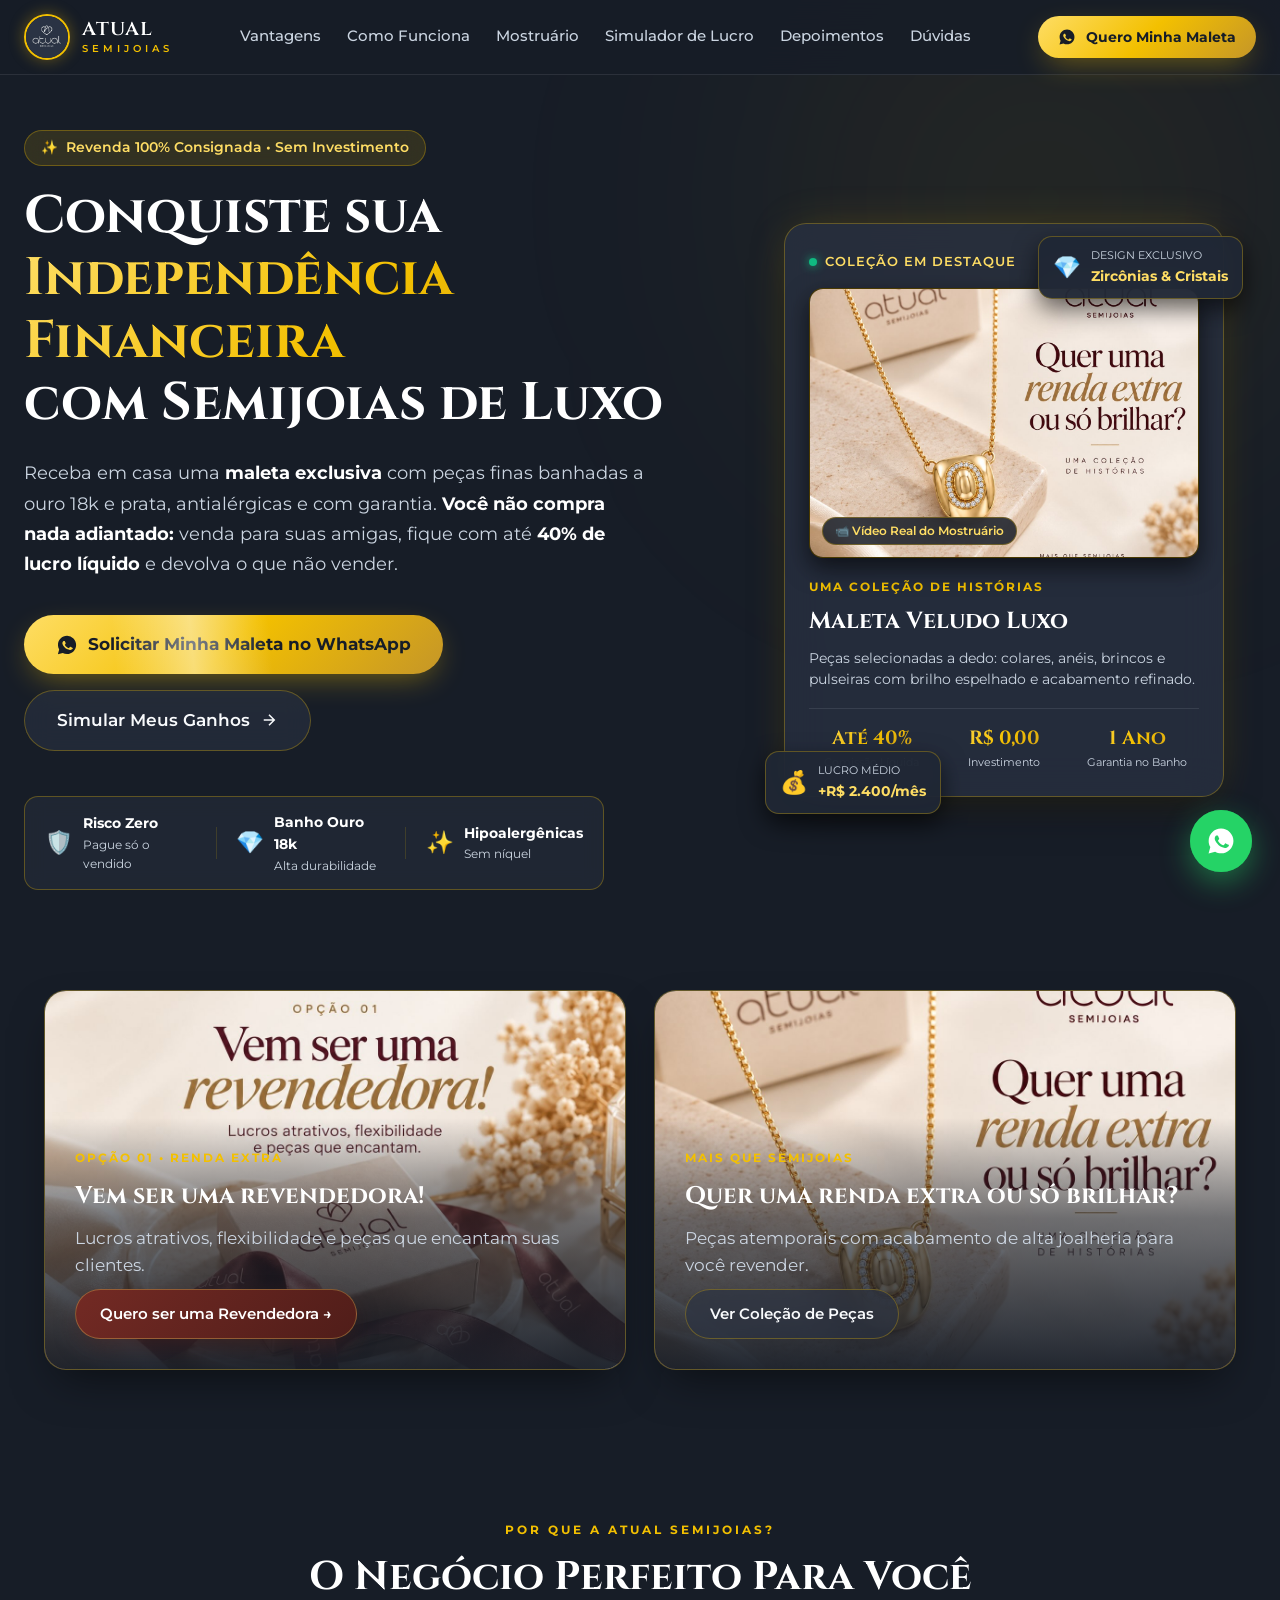
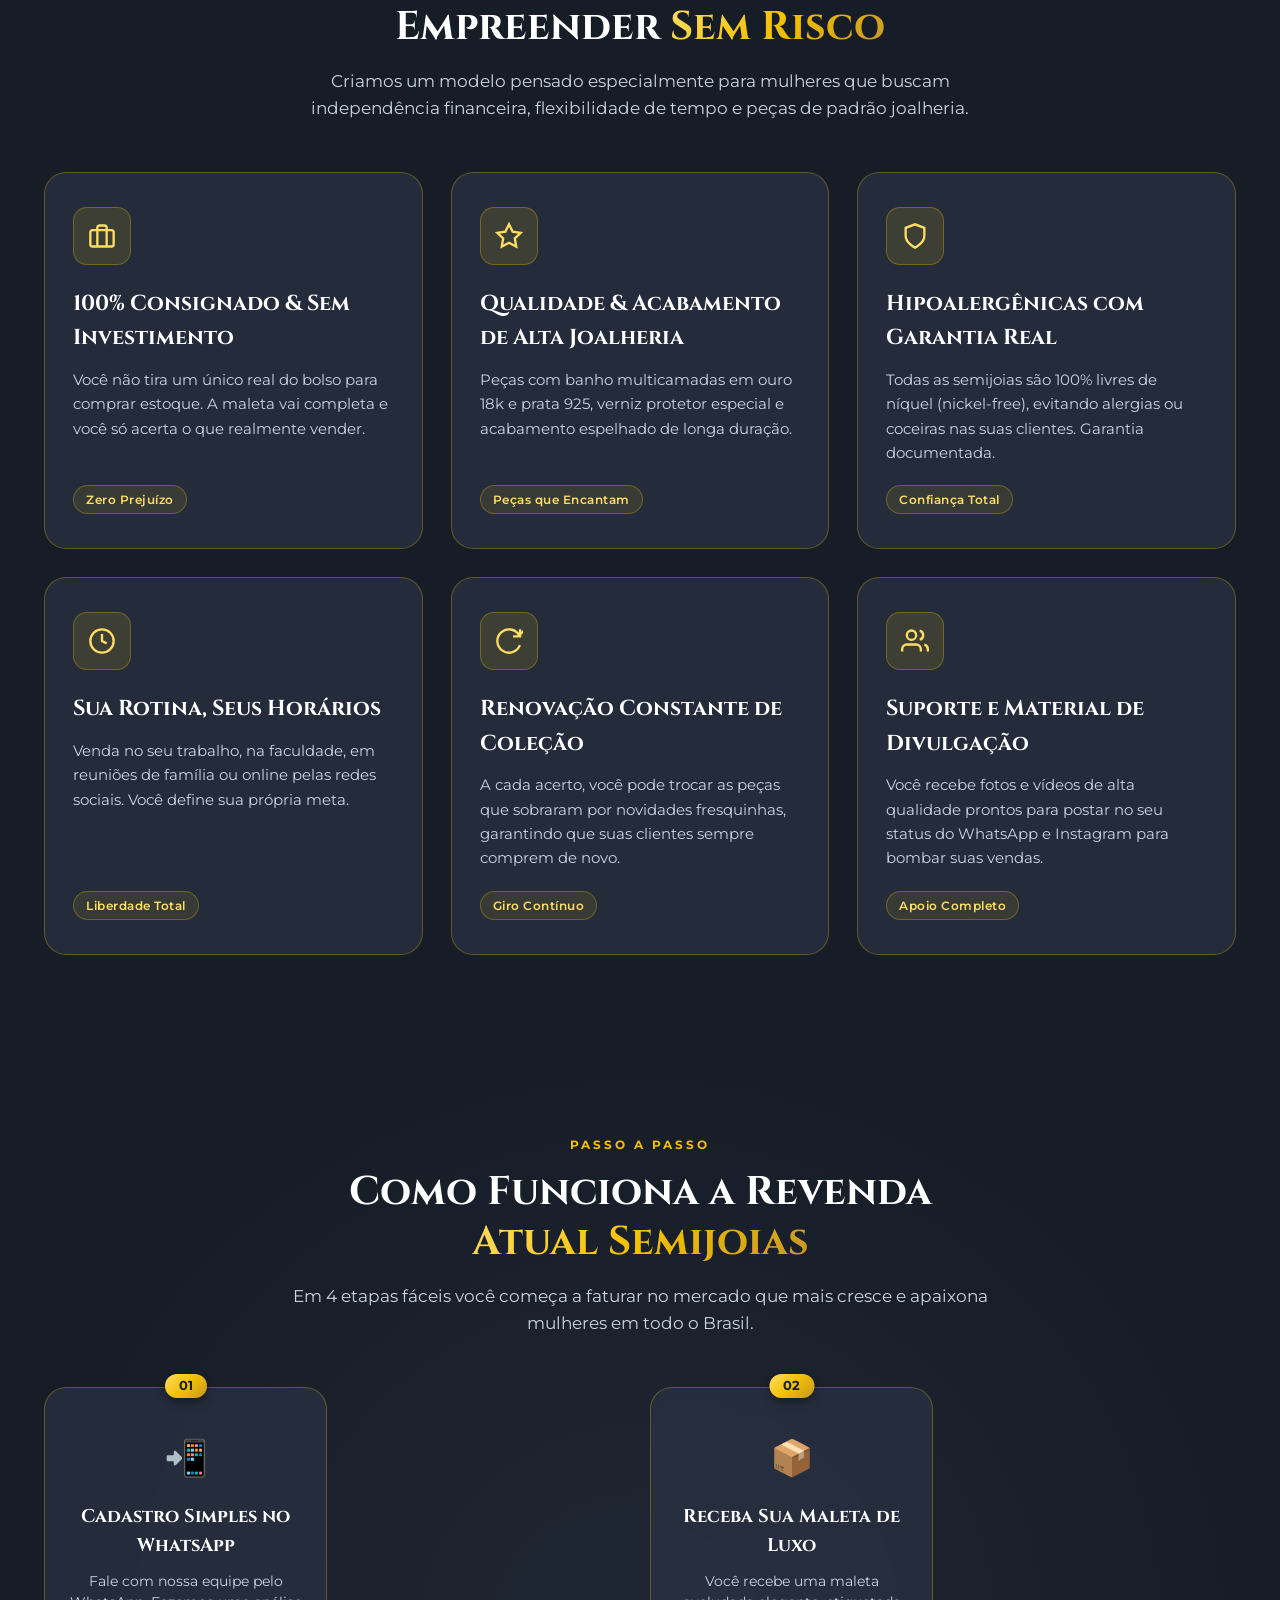
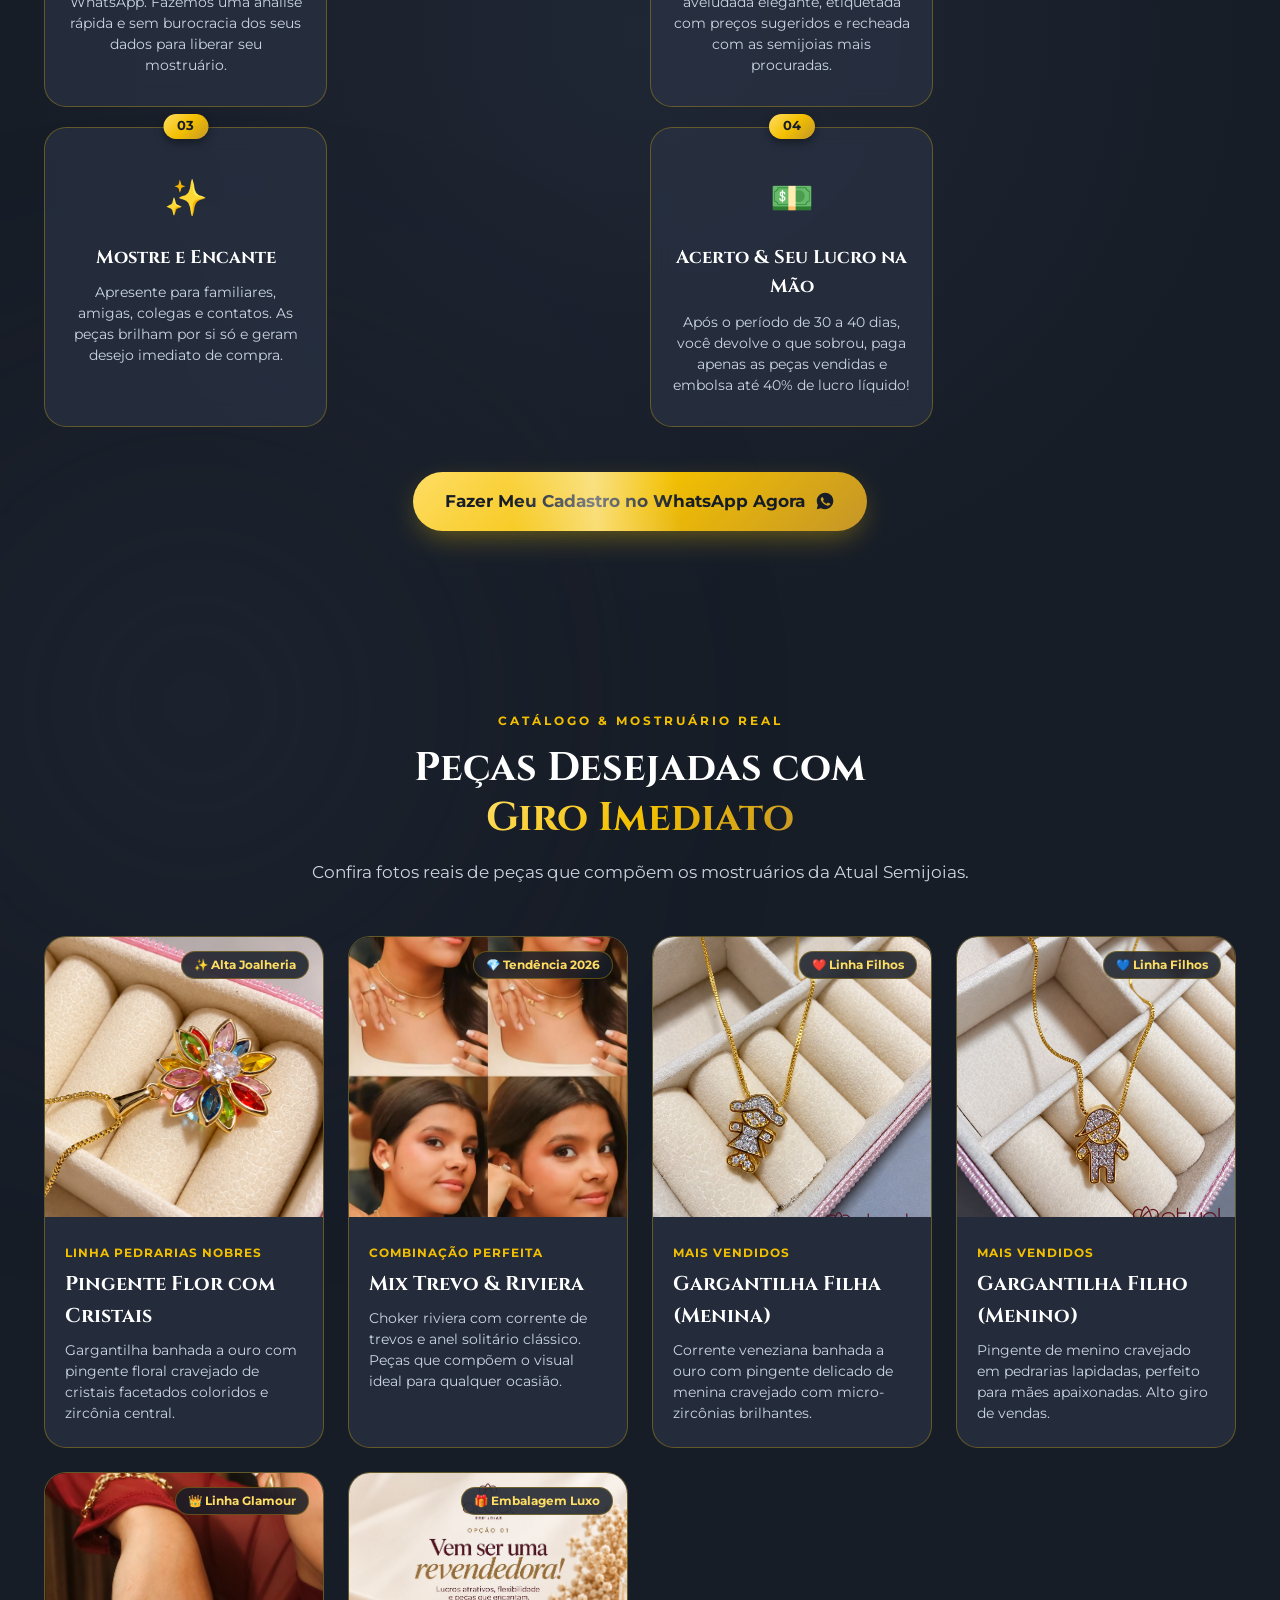
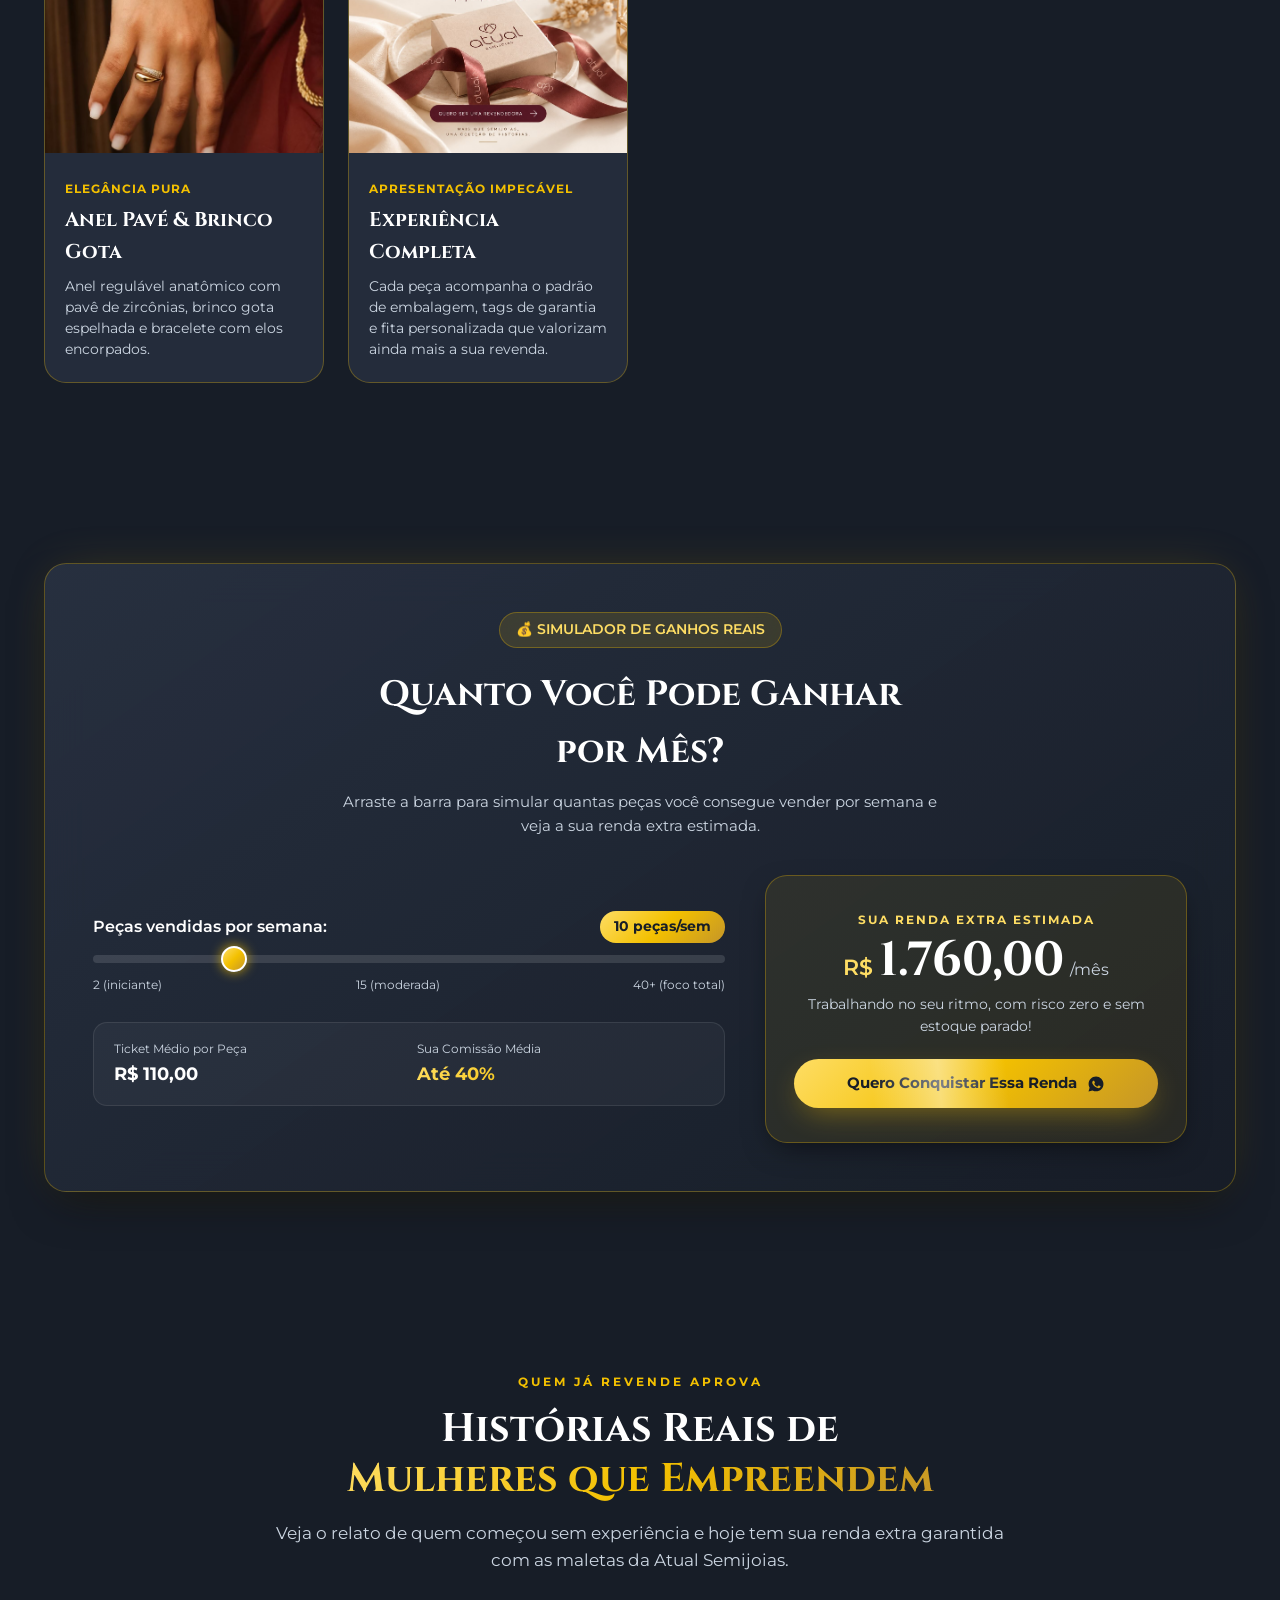
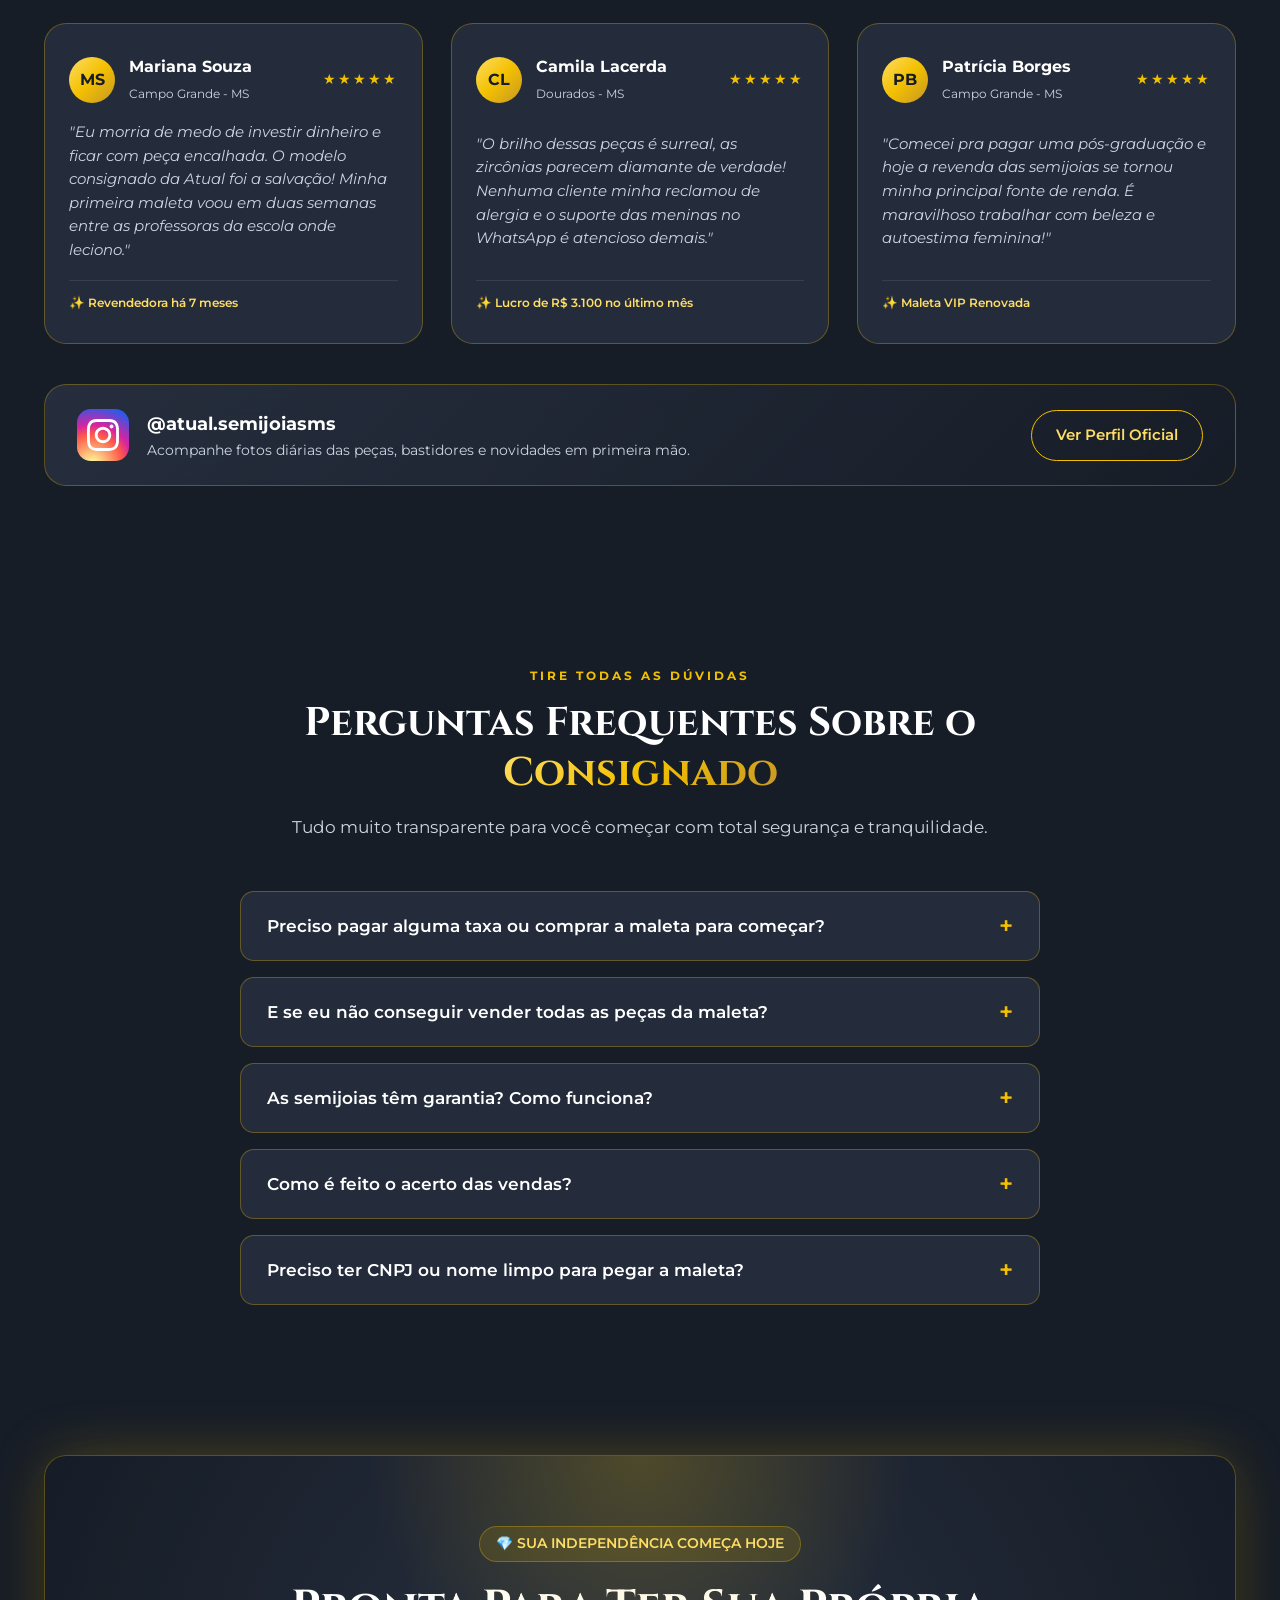
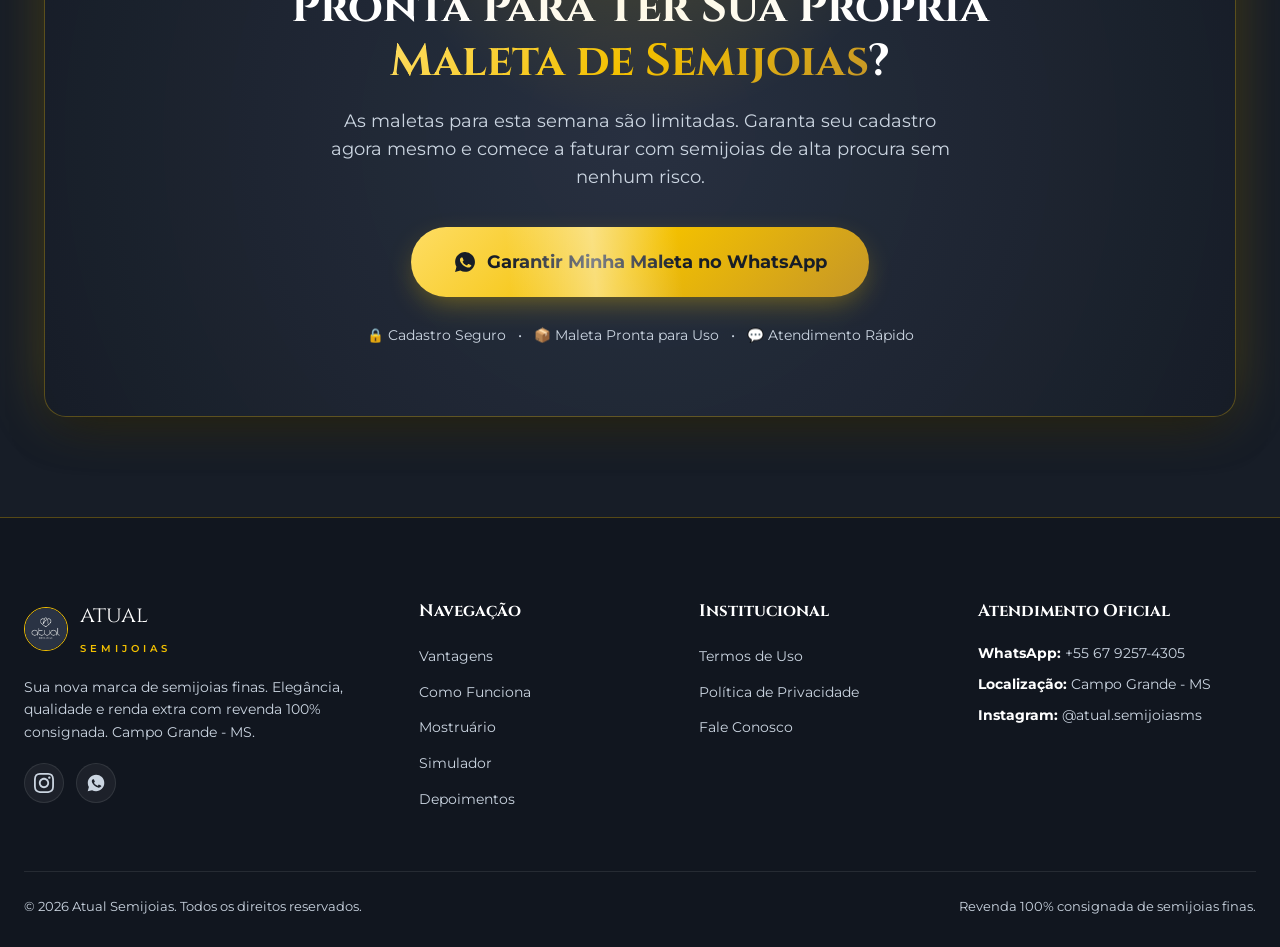
==== commit e0b59105: "feat: apply exact logo palette (#2a3344, #f3c000), real logo, video showcase, and official photo cat" ====
--- a/index.html
+++ b/index.html
@@ -6,31 +6,33 @@
   <title>Atual Semijoias | Revenda 100% Consignada • Sem Investimento</title>
   <meta name="description" content="Conquiste sua renda extra com a Atual Semijoias. Maleta completa em consignação, sem investimento inicial, semijoias hipoalergênicas com garantia e até 40% de comissão.">
   <meta name="keywords" content="semijoias consignadas, revenda semijoias, maleta de semijoias, revendedora semijoias campo grande ms, renda extra semijoias">
-  <meta name="theme-color" content="#0b0f17">
-
+  <meta name="theme-color" content="#2a3344">
+
+  <!-- Open Graph -->
   <meta property="og:title" content="Atual Semijoias | Revenda 100% Consignada">
   <meta property="og:description" content="Receba sua maleta de semijoias finas sem pagar nada adiantado. Lucro de até 40% e peças com garantia.">
-  <meta property="og:image" content="assets/logo.svg">
+  <meta property="og:image" content="assets/images/logo.jpg">
   <meta property="og:type" content="website">
 
+  <!-- Google Fonts -->
   <link rel="preconnect" href="https://fonts.googleapis.com">
   <link rel="preconnect" href="https://fonts.gstatic.com" crossorigin>
   <link href="https://fonts.googleapis.com/css2?family=Cinzel:wght@500;600;700&family=Montserrat:wght@300;400;500;600;700&family=Playfair+Display:ital,wght@0,600;0,700;1,400&display=swap" rel="stylesheet">
 
   <link rel="stylesheet" href="styles.css">
-  <link rel="icon" type="image/svg+xml" href="assets/logo.svg">
+  <link rel="icon" type="image/jpeg" href="assets/images/logo.jpg">
 </head>
 <body>
 
+  <!-- Ambient Light Orbs -->
   <div class="ambient-glow glow-top" aria-hidden="true"></div>
   <div class="ambient-glow glow-gold" aria-hidden="true"></div>
 
+  <!-- Header / Navigation -->
   <header class="navbar" id="navbar">
     <div class="nav-container">
       <a href="#hero" class="brand-link" aria-label="Atual Semijoias Home">
-        <div class="logo-wrapper">
-          <img src="assets/logo.svg" alt="Atual Semijoias" class="brand-logo" width="48" height="48">
-        </div>
+        <img src="assets/images/logo.jpg" alt="Atual Semijoias" class="brand-logo-img" width="46" height="46">
         <div class="brand-text">
           <span class="brand-name">atual</span>
           <span class="brand-sub">SEMIJOIAS</span>
@@ -80,8 +82,8 @@
           </h1>
 
           <p class="hero-description" data-reveal="fade-up" data-delay="200">
-            Receba em casa uma <strong>maleta completa</strong> com peças finas banhadas a ouro 18k e prata, 
-            antialérgicas e com garantia. <strong>Você não compra nada antecipado:</strong> venda para suas amigas, 
+            Receba em casa uma <strong>maleta exclusiva</strong> com peças finas banhadas a ouro 18k e prata, 
+            antialérgicas e com garantia. <strong>Você não compra nada adiantado:</strong> venda para suas amigas, 
             fique com até <strong>40% de lucro líquido</strong> e devolva o que não vender.
           </p>
 
@@ -102,6 +104,7 @@
             </a>
           </div>
 
+          <!-- Trust Badges Row -->
           <div class="hero-trust-row" data-reveal="fade-up" data-delay="400">
             <div class="trust-item">
               <span class="trust-icon">🛡️</span>
@@ -129,25 +132,29 @@
           </div>
         </div>
 
+        <!-- Hero 3D Card / Real Video Showcase -->
         <div class="hero-visual" data-reveal="zoom-in" data-delay="200">
           <div class="showcase-card tilt-card" id="heroTiltCard">
-            <div class="card-glass-shine"></div>
-            
             <div class="showcase-badge-top">
               <span class="dot-online"></span>
-              <span>Maleta Mostruário VIP</span>
-            </div>
-
-            <div class="jewel-frame">
-              <div class="jewel-sparkle-bg"></div>
-              <img src="assets/logo.svg" alt="Atual Semijoias Selo Ouro" class="jewel-hero-logo">
-              <div class="jewel-ring-circle"></div>
+              <span>Coleção em Destaque</span>
+            </div>
+
+            <!-- Real Video Element -->
+            <div class="hero-video-box">
+              <video class="hero-collection-video" autoplay muted loop playsinline poster="assets/images/4.jpg">
+                <source src="assets/images/video1.mp4" type="video/mp4">
+                Seu navegador não suporta vídeos.
+              </video>
+              <div class="video-overlay-pill">
+                <span>📹 Vídeo Real do Mostruário</span>
+              </div>
             </div>
 
             <div class="showcase-details">
-              <div class="showcase-tag">COLEÇÃO EXCLUSIVA CONSIGNADA</div>
-              <h3 class="showcase-title">Maleta Veludo Executiva</h3>
-              <p class="showcase-subtitle">Mais de 60 a 90 peças selecionadas a dedo entre colares, anéis, brincos e pulseiras de alto giro.</p>
+              <div class="showcase-tag">UMA COLEÇÃO DE HISTÓRIAS</div>
+              <h3 class="showcase-title">Maleta Veludo Luxo</h3>
+              <p class="showcase-subtitle">Peças selecionadas a dedo: colares, anéis, brincos e pulseiras com brilho espelhado e acabamento refinado.</p>
               
               <div class="showcase-stats-grid">
                 <div class="stat-box">
@@ -165,6 +172,7 @@
               </div>
             </div>
 
+            <!-- Floating 3D Micro Badges -->
             <div class="floating-badge badge-1">
               <span class="badge-icon">💰</span>
               <div class="badge-text">
@@ -176,13 +184,47 @@
             <div class="floating-badge badge-2">
               <span class="badge-icon">💎</span>
               <div class="badge-text">
-                <span class="b-title">Design Fino</span>
+                <span class="b-title">Design Exclusivo</span>
                 <span class="b-val">Zircônias & Cristais</span>
               </div>
             </div>
           </div>
         </div>
 
+      </div>
+    </section>
+
+    <!-- SECTION: CAMPAIGN FEATURE BANNERS (Real Images 7.jpg and 4.jpg) -->
+    <section class="campaign-banner-section">
+      <div class="campaign-grid">
+        <div class="campaign-card tilt-card" data-reveal="fade-up" data-delay="100">
+          <img src="assets/images/7.jpg" alt="Vem ser uma revendedora Atual Semijoias" class="campaign-img">
+          <div class="campaign-overlay">
+            <span class="campaign-tag">OPÇÃO 01 • RENDA EXTRA</span>
+            <h3 class="campaign-title">Vem ser uma revendedora!</h3>
+            <p class="section-desc">Lucros atrativos, flexibilidade e peças que encantam suas clientes.</p>
+            <div>
+              <a href="https://wa.me/556792574305?text=Ol%C3%A1!%20Vi%20a%20campanha%20no%20site%20e%20quero%20ser%20uma%20revendedora%20da%20Atual%20Semijoias!" 
+                 target="_blank" rel="noopener noreferrer" class="btn btn-marsala">
+                <span>Quero ser uma Revendedora →</span>
+              </a>
+            </div>
+          </div>
+        </div>
+
+        <div class="campaign-card tilt-card" data-reveal="fade-up" data-delay="200">
+          <img src="assets/images/4.jpg" alt="Quer uma renda extra ou só brilhar? Atual Semijoias" class="campaign-img">
+          <div class="campaign-overlay">
+            <span class="campaign-tag">MAIS QUE SEMIJOIAS</span>
+            <h3 class="campaign-title">Quer uma renda extra ou só brilhar?</h3>
+            <p class="section-desc">Peças atemporais com acabamento de alta joalheria para você revender.</p>
+            <div>
+              <a href="#vitrine" class="btn btn-glass">
+                <span>Ver Coleção de Peças</span>
+              </a>
+            </div>
+          </div>
+        </div>
       </div>
     </section>
 
@@ -323,60 +365,102 @@
       </div>
     </section>
 
-    <!-- SECTION 4: VITRINE / CATEGORIAS -->
+    <!-- SECTION 4: VITRINE / REAL JEWELRY SHOWCASE -->
     <section class="section-container" id="vitrine">
       <div class="section-header" data-reveal="fade-up">
-        <span class="section-tag">CATÁLOGO & MOSTRUÁRIO</span>
-        <h2 class="section-title">Peças Desejadas com <span class="text-gold-gradient">Giro Rápido</span></h2>
-        <p class="section-desc">Linhas completas pensadas para todos os estilos: do minimalista para o dia a dia até o luxo exuberante para festas.</p>
+        <span class="section-tag">CATÁLOGO & MOSTRUÁRIO REAL</span>
+        <h2 class="section-title">Peças Desejadas com <span class="text-gold-gradient">Giro Imediato</span></h2>
+        <p class="section-desc">Confira fotos reais de peças que compõem os mostruários da Atual Semijoias.</p>
       </div>
 
       <div class="catalog-grid">
+        <!-- Item 1: Flower Pendant 1.jpg -->
         <div class="catalog-card tilt-card" data-reveal="fade-up" data-delay="100">
           <div class="cat-image-box">
-            <div class="cat-icon-badge">📿</div>
-            <div class="cat-glow"></div>
+            <img src="assets/images/1.jpg" alt="Pingente Flor Cristais Coloridos Cravejados" class="cat-real-img" loading="lazy">
+            <span class="cat-image-badge">✨ Alta Joalheria</span>
           </div>
           <div class="cat-content">
-            <span class="cat-badge">Mais Vendidos</span>
-            <h3 class="cat-title">Colares & Gargantilhas</h3>
-            <p class="cat-text">Chokers, pontos de luz em zircônia, correntaria refinada e escapulários folheados com brilho espelhado.</p>
-          </div>
-        </div>
-
+            <div>
+              <span class="cat-badge">Linha Pedrarias Nobres</span>
+              <h3 class="cat-title">Pingente Flor com Cristais</h3>
+              <p class="cat-text">Gargantilha banhada a ouro com pingente floral cravejado de cristais facetados coloridos e zircônia central.</p>
+            </div>
+          </div>
+        </div>
+
+        <!-- Item 2: Model 2.jpg -->
         <div class="catalog-card tilt-card" data-reveal="fade-up" data-delay="200">
           <div class="cat-image-box">
-            <div class="cat-icon-badge">✨</div>
-            <div class="cat-glow"></div>
+            <img src="assets/images/2.jpg" alt="Coleção Trevos e Solitários" class="cat-real-img" loading="lazy">
+            <span class="cat-image-badge">💎 Tendência 2026</span>
           </div>
           <div class="cat-content">
-            <span class="cat-badge">Tendência</span>
-            <h3 class="cat-title">Brincos & Argolas</h3>
-            <p class="cat-text">Argolas cravejadas, brincos ear cuff, modelos casuais e peças com pedrarias lapidadas antialérgicas.</p>
-          </div>
-        </div>
-
+            <div>
+              <span class="cat-badge">Combinação Perfeita</span>
+              <h3 class="cat-title">Mix Trevo & Riviera</h3>
+              <p class="cat-text">Choker riviera com corrente de trevos e anel solitário clássico. Peças que compõem o visual ideal para qualquer ocasião.</p>
+            </div>
+          </div>
+        </div>
+
+        <!-- Item 3: Girl Pendant 3.jpg -->
         <div class="catalog-card tilt-card" data-reveal="fade-up" data-delay="300">
           <div class="cat-image-box">
-            <div class="cat-icon-badge">💍</div>
-            <div class="cat-glow"></div>
+            <img src="assets/images/3.jpg" alt="Colar Pingente Menina Cravejado de Zircônias" class="cat-real-img" loading="lazy">
+            <span class="cat-image-badge">❤️ Linha Filhos</span>
           </div>
           <div class="cat-content">
-            <span class="cat-badge">Alta Procura</span>
-            <h3 class="cat-title">Anéis & Solitários</h3>
-            <p class="cat-text">Solitários clássicos, anéis aparadores, peças reguláveis e modelos com banho triplo e pedras micro-cravejadas.</p>
-          </div>
-        </div>
-
+            <div>
+              <span class="cat-badge">Mais Vendidos</span>
+              <h3 class="cat-title">Gargantilha Filha (Menina)</h3>
+              <p class="cat-text">Corrente veneziana banhada a ouro com pingente delicado de menina cravejado com micro-zircônias brilhantes.</p>
+            </div>
+          </div>
+        </div>
+
+        <!-- Item 4: Boy Pendant 6.jpg -->
         <div class="catalog-card tilt-card" data-reveal="fade-up" data-delay="400">
           <div class="cat-image-box">
-            <div class="cat-icon-badge">💫</div>
-            <div class="cat-glow"></div>
+            <img src="assets/images/6.jpg" alt="Colar Pingente Menino Cravejado de Zircônias" class="cat-real-img" loading="lazy">
+            <span class="cat-image-badge">💙 Linha Filhos</span>
           </div>
           <div class="cat-content">
-            <span class="cat-badge">Elegância</span>
-            <h3 class="cat-title">Pulseiras & Braceletes</h3>
-            <p class="cat-text">Pulseiras rivieras deslumbrantes, braceletes rígidos em ouro e elos modernos para combinações cheias de estilo.</p>
+            <div>
+              <span class="cat-badge">Mais Vendidos</span>
+              <h3 class="cat-title">Gargantilha Filho (Menino)</h3>
+              <p class="cat-text">Pingente de menino cravejado em pedrarias lapidadas, perfeito para mães apaixonadas. Alto giro de vendas.</p>
+            </div>
+          </div>
+        </div>
+
+        <!-- Item 5: Rings & Bracelets 5.jpg -->
+        <div class="catalog-card tilt-card" data-reveal="fade-up" data-delay="500">
+          <div class="cat-image-box">
+            <img src="assets/images/5.jpg" alt="Anéis cravejados, brincos gota e pulseiras em ouro" class="cat-real-img" loading="lazy">
+            <span class="cat-image-badge">👑 Linha Glamour</span>
+          </div>
+          <div class="cat-content">
+            <div>
+              <span class="cat-badge">Elegância Pura</span>
+              <h3 class="cat-title">Anel Pavé & Brinco Gota</h3>
+              <p class="cat-text">Anel regulável anatômico com pavê de zircônias, brinco gota espelhada e bracelete com elos encorpados.</p>
+            </div>
+          </div>
+        </div>
+
+        <!-- Item 6: Campaign Box 7.jpg -->
+        <div class="catalog-card tilt-card" data-reveal="fade-up" data-delay="600">
+          <div class="cat-image-box">
+            <img src="assets/images/7.jpg" alt="Caixa e fita personalizada da Atual Semijoias" class="cat-real-img" loading="lazy">
+            <span class="cat-image-badge">🎁 Embalagem Luxo</span>
+          </div>
+          <div class="cat-content">
+            <div>
+              <span class="cat-badge">Apresentação Impecável</span>
+              <h3 class="cat-title">Experiência Completa</h3>
+              <p class="cat-text">Cada peça acompanha o padrão de embalagem, tags de garantia e fita personalizada que valorizam ainda mais a sua revenda.</p>
+            </div>
           </div>
         </div>
       </div>
@@ -607,7 +691,7 @@
     <div class="footer-container">
       <div class="footer-brand-col">
         <div class="footer-brand">
-          <img src="assets/logo.svg" alt="Atual Semijoias" width="44" height="44">
+          <img src="assets/images/logo.jpg" alt="Atual Semijoias" class="footer-brand-logo-img" width="44" height="44">
           <div>
             <span class="f-brand-name">atual</span>
             <span class="f-brand-sub">SEMIJOIAS</span>
@@ -672,6 +756,7 @@
     </div>
   </footer>
 
+  <!-- Floating WhatsApp Action Button -->
   <aside class="floating-whatsapp" aria-label="Atendimento Rápido no WhatsApp">
     <a href="https://wa.me/556792574305?text=Ol%C3%A1!%20Vim%20pelo%20site%20e%20gostaria%20de%20solicitar%20minha%20maleta%20consignada." 
        target="_blank" rel="noopener noreferrer" class="whatsapp-float-btn" id="floatingWhatsappBtn" title="Falar no WhatsApp">
--- a/styles.css
+++ b/styles.css
@@ -1,29 +1,39 @@
 /* ============================================================
    ATUAL SEMIJOIAS - LUXURY DESIGN SYSTEM
-   Palette: Deep Midnight Obsidian, Royal Gold & Diamond Shimmer
+   Exact Palette:
+   - Primary Slate Navy: #2a3344 (extracted directly from logo.jpg)
+   - Deep Background: #1a202c & #212936
+   - Brand Royal Gold: #f3c000, #fedd64, #c59628
+   - Accent Marsala/Burgundy: #501d19 (from official campaign ribbons)
    ============================================================ */
 
 :root {
-  --bg-primary: #0a0e16;
-  --bg-secondary: #0f1522;
-  --bg-card: rgba(18, 25, 38, 0.65);
-  --bg-card-hover: rgba(26, 36, 54, 0.85);
-
-  --gold-primary: #d4af37;
-  --gold-light: #fae59f;
-  --gold-dark: #8e6516;
-  --gold-glow: rgba(212, 175, 55, 0.35);
-
-  --gold-gradient: linear-gradient(135deg, #fae59f 0%, #d4af37 50%, #9e751e 100%);
-  --gold-gradient-hover: linear-gradient(135deg, #ffffff 0%, #fae59f 40%, #d4af37 100%);
-
-  --text-main: #f1f5f9;
-  --text-muted: #94a3b8;
-  --text-gold: #e2be67;
-
-  --border-subtle: rgba(255, 255, 255, 0.08);
-  --border-gold: rgba(212, 175, 55, 0.25);
-  --border-gold-hover: rgba(212, 175, 55, 0.6);
+  --navy-brand: #2a3344;
+  --bg-primary: #171d27;
+  --bg-secondary: #202735;
+  --bg-surface: #2a3344;
+  --bg-card: rgba(42, 51, 68, 0.72);
+  --bg-card-hover: rgba(54, 65, 86, 0.9);
+
+  --gold-primary: #f3c000;
+  --gold-light: #fedd64;
+  --gold-dark: #b88a38;
+  --gold-glow: rgba(243, 192, 0, 0.38);
+
+  --gold-gradient: linear-gradient(135deg, #fedd64 0%, #f3c000 50%, #c59628 100%);
+  --gold-gradient-hover: linear-gradient(135deg, #ffffff 0%, #fedd64 45%, #f3c000 100%);
+
+  --marsala-brand: #501d19;
+  --marsala-light: #732a24;
+  --marsala-gradient: linear-gradient(135deg, #732a24 0%, #501d19 100%);
+
+  --text-main: #f8fafc;
+  --text-muted: #cbd5e1;
+  --text-gold: #fedd64;
+
+  --border-subtle: rgba(255, 255, 255, 0.09);
+  --border-gold: rgba(243, 192, 0, 0.3);
+  --border-gold-hover: rgba(243, 192, 0, 0.75);
 
   --font-serif: 'Cinzel', 'Playfair Display', Georgia, serif;
   --font-sans: 'Montserrat', -apple-system, BlinkMacSystemFont, 'Segoe UI', Roboto, sans-serif;
@@ -33,8 +43,8 @@
   --radius-lg: 22px;
   --radius-full: 9999px;
 
-  --shadow-gold: 0 10px 30px -10px rgba(212, 175, 55, 0.4);
-  --shadow-card: 0 20px 40px -15px rgba(0, 0, 0, 0.6);
+  --shadow-gold: 0 10px 30px -8px rgba(243, 192, 0, 0.45);
+  --shadow-card: 0 20px 45px -15px rgba(0, 0, 0, 0.55);
   --transition: all 0.35s cubic-bezier(0.16, 1, 0.3, 1);
 }
 
@@ -62,7 +72,7 @@
   -webkit-font-smoothing: antialiased;
 }
 
-/* Ambient glow backgrounds */
+/* Ambient lighting */
 .ambient-glow {
   position: absolute;
   pointer-events: none;
@@ -74,17 +84,17 @@
 .glow-top {
   top: -100px;
   right: -5%;
-  width: 550px;
-  height: 550px;
-  background: radial-gradient(circle, rgba(212, 175, 55, 0.15) 0%, rgba(14, 20, 31, 0) 70%);
+  width: 600px;
+  height: 600px;
+  background: radial-gradient(circle, rgba(243, 192, 0, 0.16) 0%, rgba(32, 39, 53, 0) 70%);
 }
 
 .glow-gold {
   top: 40%;
   left: -10%;
-  width: 600px;
-  height: 600px;
-  background: radial-gradient(circle, rgba(142, 101, 22, 0.12) 0%, rgba(14, 20, 31, 0) 70%);
+  width: 650px;
+  height: 650px;
+  background: radial-gradient(circle, rgba(42, 51, 68, 0.6) 0%, rgba(23, 29, 39, 0) 70%);
 }
 
 /* Typography Helpers */
@@ -116,7 +126,7 @@
 
 .btn-gold {
   background: var(--gold-gradient);
-  color: #0b0f17;
+  color: #171d27;
   font-weight: 700;
   box-shadow: var(--shadow-gold);
 }
@@ -124,18 +134,32 @@
 .btn-gold:hover {
   background: var(--gold-gradient-hover);
   transform: translateY(-3px) scale(1.02);
-  box-shadow: 0 12px 35px -5px rgba(212, 175, 55, 0.55);
+  box-shadow: 0 14px 35px -5px rgba(243, 192, 0, 0.6);
+}
+
+.btn-marsala {
+  background: var(--marsala-gradient);
+  color: #ffffff;
+  font-weight: 600;
+  border: 1px solid rgba(254, 221, 100, 0.3);
+  box-shadow: 0 10px 25px -5px rgba(80, 29, 25, 0.5);
+}
+
+.btn-marsala:hover {
+  background: linear-gradient(135deg, #8a332c 0%, #63231d 100%);
+  transform: translateY(-3px);
+  box-shadow: 0 12px 30px -5px rgba(80, 29, 25, 0.7);
 }
 
 .btn-glass {
-  background: rgba(255, 255, 255, 0.05);
+  background: rgba(42, 51, 68, 0.6);
   backdrop-filter: blur(12px);
   color: var(--text-main);
   border: 1px solid var(--border-gold);
 }
 
 .btn-glass:hover {
-  background: rgba(212, 175, 55, 0.12);
+  background: rgba(243, 192, 0, 0.15);
   border-color: var(--gold-primary);
   transform: translateY(-3px);
   color: #ffffff;
@@ -143,13 +167,14 @@
 
 .btn-outline-gold {
   background: transparent;
-  border: 1px solid var(--gold-primary);
+  border: 1.5px solid var(--gold-primary);
   color: var(--gold-light);
 }
 
 .btn-outline-gold:hover {
   background: var(--gold-primary);
-  color: #0b0f17;
+  color: #171d27;
+  font-weight: 700;
 }
 
 .btn-lg {
@@ -178,7 +203,7 @@
   left: -60%;
   width: 200%;
   height: 200%;
-  background: linear-gradient(60deg, transparent 40%, rgba(255,255,255,0.4) 50%, transparent 60%);
+  background: linear-gradient(60deg, transparent 40%, rgba(255,255,255,0.45) 50%, transparent 60%);
   transform: rotate(25deg);
   animation: btnShimmer 4s infinite ease-in-out;
 }
@@ -193,7 +218,7 @@
   display: inline-flex;
   align-items: center;
   gap: 8px;
-  background: rgba(212, 175, 55, 0.1);
+  background: rgba(243, 192, 0, 0.12);
   border: 1px solid var(--border-gold);
   border-radius: var(--radius-full);
   padding: 6px 16px;
@@ -213,17 +238,17 @@
   left: 0;
   right: 0;
   z-index: 100;
-  padding: 16px 24px;
-  transition: var(--transition);
-  background: rgba(10, 14, 22, 0.75);
+  padding: 14px 24px;
+  transition: var(--transition);
+  background: rgba(23, 29, 39, 0.85);
   backdrop-filter: blur(16px);
   -webkit-backdrop-filter: blur(16px);
   border-bottom: 1px solid var(--border-subtle);
 }
 
 .navbar.scrolled {
-  padding: 12px 24px;
-  background: rgba(10, 14, 22, 0.95);
+  padding: 10px 24px;
+  background: rgba(23, 29, 39, 0.98);
   border-bottom: 1px solid var(--border-gold);
   box-shadow: 0 10px 30px rgba(0, 0, 0, 0.5);
 }
@@ -243,15 +268,19 @@
   text-decoration: none;
 }
 
-.brand-logo {
+.brand-logo-img {
+  width: 46px;
+  height: 46px;
   border-radius: 50%;
-  box-shadow: 0 0 15px rgba(212, 175, 55, 0.3);
-  transition: var(--transition);
-}
-
-.brand-link:hover .brand-logo {
-  transform: rotate(10deg) scale(1.05);
-  box-shadow: 0 0 25px rgba(212, 175, 55, 0.6);
+  object-fit: cover;
+  border: 2px solid var(--gold-primary);
+  box-shadow: 0 0 15px rgba(243, 192, 0, 0.35);
+  transition: var(--transition);
+}
+
+.brand-link:hover .brand-logo-img {
+  transform: rotate(8deg) scale(1.05);
+  box-shadow: 0 0 25px rgba(243, 192, 0, 0.6);
 }
 
 .brand-text {
@@ -269,7 +298,7 @@
 }
 
 .brand-sub {
-  font-size: 0.62rem;
+  font-size: 0.65rem;
   letter-spacing: 4px;
   font-weight: 600;
   color: var(--gold-primary);
@@ -278,7 +307,7 @@
 .nav-links {
   display: flex;
   align-items: center;
-  gap: 28px;
+  gap: 26px;
 }
 
 .nav-item {
@@ -345,7 +374,7 @@
 .hero-section {
   position: relative;
   min-height: 100vh;
-  padding: 140px 24px 80px;
+  padding: 130px 24px 80px;
   display: flex;
   align-items: center;
   justify-content: center;
@@ -387,7 +416,7 @@
   display: flex;
   flex-wrap: wrap;
   gap: 16px;
-  margin-bottom: 3rem;
+  margin-bottom: 2.8rem;
 }
 
 .hero-trust-row {
@@ -395,7 +424,7 @@
   align-items: center;
   gap: 20px;
   padding: 14px 20px;
-  background: rgba(255, 255, 255, 0.03);
+  background: rgba(42, 51, 68, 0.45);
   border: 1px solid var(--border-gold);
   border-radius: var(--radius-md);
   max-width: 580px;
@@ -434,7 +463,7 @@
   opacity: 0.5;
 }
 
-/* Hero Showcase Card */
+/* Hero Visual: Video Showcase Card */
 .hero-visual {
   position: relative;
   display: flex;
@@ -447,8 +476,8 @@
   background: var(--bg-card);
   border: 1px solid var(--border-gold);
   border-radius: var(--radius-lg);
-  padding: 32px 28px;
-  box-shadow: var(--shadow-card), 0 0 40px -10px rgba(212, 175, 55, 0.2);
+  padding: 24px;
+  box-shadow: var(--shadow-card), 0 0 45px -10px rgba(243, 192, 0, 0.25);
   backdrop-filter: blur(20px);
   -webkit-backdrop-filter: blur(20px);
   position: relative;
@@ -465,7 +494,7 @@
   font-weight: 600;
   text-transform: uppercase;
   letter-spacing: 1px;
-  margin-bottom: 20px;
+  margin-bottom: 16px;
 }
 
 .dot-online {
@@ -482,46 +511,41 @@
   50% { opacity: 0.4; transform: scale(0.85); }
 }
 
-.jewel-frame {
+/* Video Frame with Luxury Glow */
+.hero-video-box {
   position: relative;
   width: 100%;
-  height: 220px;
+  height: 270px;
   border-radius: var(--radius-md);
-  background: radial-gradient(circle at center, #1e293b 0%, #0f172a 100%);
+  overflow: hidden;
+  border: 1.5px solid var(--border-gold);
+  box-shadow: 0 10px 25px rgba(0, 0, 0, 0.6);
+  background: #000000;
+  margin-bottom: 20px;
+}
+
+.hero-collection-video {
+  width: 100%;
+  height: 100%;
+  object-fit: cover;
+  display: block;
+}
+
+.video-overlay-pill {
+  position: absolute;
+  bottom: 12px;
+  left: 12px;
+  background: rgba(23, 29, 39, 0.85);
+  backdrop-filter: blur(8px);
   border: 1px solid var(--border-gold);
-  display: flex;
-  align-items: center;
-  justify-content: center;
-  margin-bottom: 24px;
-  overflow: hidden;
-}
-
-.jewel-hero-logo {
-  width: 130px;
-  height: 130px;
-  z-index: 2;
-  filter: drop-shadow(0 0 20px rgba(212, 175, 55, 0.5));
-  animation: floatJewel 5s ease-in-out infinite;
-}
-
-@keyframes floatJewel {
-  0%, 100% { transform: translateY(0) scale(1); }
-  50% { transform: translateY(-8px) scale(1.03); }
-}
-
-.jewel-ring-circle {
-  position: absolute;
-  width: 190px;
-  height: 190px;
-  border-radius: 50%;
-  border: 1px dashed var(--gold-primary);
-  opacity: 0.4;
-  animation: rotateRing 30s linear infinite;
-}
-
-@keyframes rotateRing {
-  from { transform: rotate(0deg); }
-  to { transform: rotate(360deg); }
+  padding: 4px 12px;
+  border-radius: var(--radius-full);
+  font-size: 0.72rem;
+  font-weight: 600;
+  color: var(--gold-light);
+  display: flex;
+  align-items: center;
+  gap: 6px;
 }
 
 .showcase-tag {
@@ -534,23 +558,23 @@
 
 .showcase-title {
   font-family: var(--font-serif);
-  font-size: 1.5rem;
-  color: #ffffff;
-  margin-bottom: 10px;
+  font-size: 1.45rem;
+  color: #ffffff;
+  margin-bottom: 8px;
 }
 
 .showcase-subtitle {
-  font-size: 0.9rem;
+  font-size: 0.88rem;
   color: var(--text-muted);
   line-height: 1.5;
-  margin-bottom: 22px;
+  margin-bottom: 18px;
 }
 
 .showcase-stats-grid {
   display: grid;
   grid-template-columns: repeat(3, 1fr);
-  gap: 10px;
-  padding-top: 16px;
+  gap: 8px;
+  padding-top: 14px;
   border-top: 1px solid var(--border-subtle);
 }
 
@@ -561,13 +585,13 @@
 }
 
 .stat-number {
-  font-size: 1.25rem;
+  font-size: 1.2rem;
   font-weight: 700;
   font-family: var(--font-serif);
 }
 
 .stat-label {
-  font-size: 0.72rem;
+  font-size: 0.7rem;
   color: var(--text-muted);
 }
 
@@ -577,7 +601,7 @@
   display: flex;
   align-items: center;
   gap: 10px;
-  background: rgba(14, 20, 31, 0.9);
+  background: rgba(32, 39, 53, 0.95);
   border: 1px solid var(--border-gold);
   border-radius: var(--radius-md);
   padding: 10px 14px;
@@ -587,13 +611,13 @@
 }
 
 .badge-1 {
-  bottom: -20px;
-  left: -25px;
+  bottom: -18px;
+  left: -20px;
 }
 
 .badge-2 {
-  top: 15px;
-  right: -25px;
+  top: 12px;
+  right: -20px;
 }
 
 .badge-icon {
@@ -615,6 +639,76 @@
   font-size: 0.88rem;
   font-weight: 700;
   color: var(--gold-light);
+}
+
+/* ============================================================
+   FEATURE BANNER (CAMPAIGN CREATIVE)
+   ============================================================ */
+.campaign-banner-section {
+  max-width: 1240px;
+  margin: 0 auto;
+  padding: 20px 24px 60px;
+  position: relative;
+  z-index: 1;
+}
+
+.campaign-grid {
+  display: grid;
+  grid-template-columns: 1fr 1fr;
+  gap: 28px;
+}
+
+.campaign-card {
+  position: relative;
+  border-radius: var(--radius-lg);
+  overflow: hidden;
+  border: 1px solid var(--border-gold);
+  box-shadow: var(--shadow-card);
+  background: var(--bg-card);
+  transition: var(--transition);
+  height: 380px;
+}
+
+.campaign-card:hover {
+  transform: translateY(-5px);
+  border-color: var(--gold-primary);
+  box-shadow: var(--shadow-gold);
+}
+
+.campaign-img {
+  width: 100%;
+  height: 100%;
+  object-fit: cover;
+  transition: transform 0.6s ease;
+}
+
+.campaign-card:hover .campaign-img {
+  transform: scale(1.04);
+}
+
+.campaign-overlay {
+  position: absolute;
+  bottom: 0;
+  left: 0;
+  right: 0;
+  padding: 30px;
+  background: linear-gradient(to top, rgba(23, 29, 39, 0.95) 0%, rgba(23, 29, 39, 0.6) 60%, transparent 100%);
+  display: flex;
+  flex-direction: column;
+  gap: 10px;
+}
+
+.campaign-tag {
+  font-size: 0.75rem;
+  font-weight: 700;
+  letter-spacing: 2px;
+  color: var(--gold-primary);
+}
+
+.campaign-title {
+  font-family: var(--font-serif);
+  font-size: 1.5rem;
+  color: #ffffff;
 }
 
 /* ============================================================
@@ -623,7 +717,7 @@
 .section-container {
   max-width: 1240px;
   margin: 0 auto;
-  padding: 100px 24px;
+  padding: 90px 24px;
   position: relative;
   z-index: 1;
 }
@@ -631,7 +725,7 @@
 .section-header {
   text-align: center;
   max-width: 740px;
-  margin: 0 auto 60px;
+  margin: 0 auto 50px;
 }
 
 .section-tag {
@@ -645,7 +739,7 @@
 
 .section-title {
   font-family: var(--font-serif);
-  font-size: 2.6rem;
+  font-size: 2.5rem;
   color: #ffffff;
   line-height: 1.25;
   margin-bottom: 16px;
@@ -685,7 +779,7 @@
   top: 0;
   left: 0;
   right: 0;
-  height: 2px;
+  height: 2.5px;
   background: var(--gold-gradient);
   opacity: 0;
   transition: var(--transition);
@@ -695,7 +789,7 @@
   background: var(--bg-card-hover);
   border-color: var(--border-gold-hover);
   transform: translateY(-6px);
-  box-shadow: 0 15px 35px -10px rgba(0, 0, 0, 0.7), 0 0 25px -5px rgba(212, 175, 55, 0.25);
+  box-shadow: 0 15px 35px -10px rgba(0, 0, 0, 0.7), 0 0 25px -5px rgba(243, 192, 0, 0.25);
 }
 
 .luxury-card:hover::before {
@@ -706,7 +800,7 @@
   width: 58px;
   height: 58px;
   border-radius: var(--radius-md);
-  background: rgba(212, 175, 55, 0.12);
+  background: rgba(243, 192, 0, 0.12);
   border: 1px solid var(--border-gold);
   display: flex;
   align-items: center;
@@ -718,7 +812,7 @@
 
 .luxury-card:hover .card-icon-gold {
   background: var(--gold-primary);
-  color: #0b0f17;
+  color: #171d27;
   transform: scale(1.08);
 }
 
@@ -744,7 +838,7 @@
   letter-spacing: 0.5px;
   padding: 4px 12px;
   border-radius: var(--radius-full);
-  background: rgba(212, 175, 55, 0.08);
+  background: rgba(243, 192, 0, 0.1);
   border: 1px solid var(--border-gold);
   color: var(--gold-light);
 }
@@ -753,14 +847,14 @@
    SECTION 3: COMO FUNCIONA
    ============================================================ */
 .how-it-works-section {
-  background: radial-gradient(ellipse at 50% 50%, rgba(18, 25, 38, 0.7) 0%, rgba(10, 14, 22, 0) 70%);
+  background: radial-gradient(ellipse at 50% 50%, rgba(42, 51, 68, 0.45) 0%, rgba(23, 29, 39, 0) 70%);
 }
 
 .steps-flow {
   display: grid;
   grid-template-columns: repeat(4, 1fr);
   gap: 20px;
-  margin-bottom: 50px;
+  margin-bottom: 45px;
   position: relative;
 }
 
@@ -787,7 +881,7 @@
   left: 50%;
   transform: translateX(-50%);
   background: var(--gold-gradient);
-  color: #0b0f17;
+  color: #171d27;
   font-weight: 700;
   font-size: 0.8rem;
   padding: 2px 14px;
@@ -819,11 +913,11 @@
 }
 
 /* ============================================================
-   SECTION 4: CATALOGO / VITRINE
+   SECTION 4: REAL JEWELRY CATALOG GALLERY
    ============================================================ */
 .catalog-grid {
   display: grid;
-  grid-template-columns: repeat(auto-fit, minmax(260px, 1fr));
+  grid-template-columns: repeat(auto-fit, minmax(280px, 1fr));
   gap: 24px;
 }
 
@@ -833,6 +927,8 @@
   border-radius: var(--radius-lg);
   overflow: hidden;
   transition: var(--transition);
+  display: flex;
+  flex-direction: column;
 }
 
 .catalog-card:hover {
@@ -842,46 +938,54 @@
 }
 
 .cat-image-box {
-  height: 180px;
-  background: radial-gradient(circle at center, #1e293b 0%, #0c1017 100%);
-  display: flex;
-  align-items: center;
-  justify-content: center;
+  height: 280px;
+  background: #000000;
   position: relative;
   overflow: hidden;
 }
 
-.cat-icon-badge {
-  font-size: 3.5rem;
+.cat-real-img {
+  width: 100%;
+  height: 100%;
+  object-fit: cover;
+  transition: transform 0.6s cubic-bezier(0.16, 1, 0.3, 1);
+}
+
+.catalog-card:hover .cat-real-img {
+  transform: scale(1.08);
+}
+
+.cat-image-badge {
+  position: absolute;
+  top: 14px;
+  right: 14px;
+  background: rgba(23, 29, 39, 0.85);
+  backdrop-filter: blur(8px);
+  border: 1px solid var(--border-gold);
+  padding: 4px 12px;
+  border-radius: var(--radius-full);
+  font-size: 0.72rem;
+  font-weight: 700;
+  color: var(--gold-light);
   z-index: 2;
-  filter: drop-shadow(0 0 15px rgba(212, 175, 55, 0.4));
-  transition: var(--transition);
-}
-
-.catalog-card:hover .cat-icon-badge {
-  transform: scale(1.15) rotate(5deg);
-}
-
-.cat-glow {
-  position: absolute;
-  width: 120px;
-  height: 120px;
-  border-radius: 50%;
-  background: radial-gradient(circle, rgba(212, 175, 55, 0.3) 0%, transparent 70%);
 }
 
 .cat-content {
-  padding: 24px 20px;
+  padding: 22px 20px;
+  flex-grow: 1;
+  display: flex;
+  flex-direction: column;
+  justify-content: space-between;
 }
 
 .cat-badge {
-  font-size: 0.7rem;
-  color: var(--gold-light);
+  font-size: 0.72rem;
+  color: var(--gold-primary);
   font-weight: 700;
   text-transform: uppercase;
   letter-spacing: 1px;
   display: inline-block;
-  margin-bottom: 8px;
+  margin-bottom: 6px;
 }
 
 .cat-title {
@@ -901,18 +1005,18 @@
    SECTION 5: SIMULADOR DE LUCRO
    ============================================================ */
 .calculator-wrapper {
-  background: linear-gradient(145deg, rgba(18, 25, 38, 0.85) 0%, rgba(10, 14, 22, 0.95) 100%);
+  background: linear-gradient(145deg, rgba(42, 51, 68, 0.85) 0%, rgba(23, 29, 39, 0.95) 100%);
   border: 1px solid var(--border-gold);
   border-radius: var(--radius-lg);
   padding: 48px;
-  box-shadow: var(--shadow-card), 0 0 50px -15px rgba(212, 175, 55, 0.2);
+  box-shadow: var(--shadow-card), 0 0 50px -15px rgba(243, 192, 0, 0.25);
   backdrop-filter: blur(20px);
 }
 
 .calc-header {
   text-align: center;
   max-width: 600px;
-  margin: 0 auto 40px;
+  margin: 0 auto 36px;
 }
 
 .calc-title {
@@ -960,7 +1064,7 @@
 
 .slider-value-badge {
   background: var(--gold-gradient);
-  color: #0b0f17;
+  color: #171d27;
   font-weight: 700;
   font-size: 0.9rem;
   padding: 4px 14px;
@@ -972,7 +1076,7 @@
   width: 100%;
   height: 8px;
   border-radius: 4px;
-  background: rgba(255, 255, 255, 0.1);
+  background: rgba(255, 255, 255, 0.12);
   outline: none;
   transition: var(--transition);
 }
@@ -984,7 +1088,7 @@
   border-radius: 50%;
   background: var(--gold-gradient);
   cursor: pointer;
-  box-shadow: 0 0 12px rgba(212, 175, 55, 0.8);
+  box-shadow: 0 0 12px rgba(243, 192, 0, 0.8);
   border: 2px solid #ffffff;
   transition: var(--transition);
 }
@@ -1005,7 +1109,7 @@
   grid-template-columns: 1fr 1fr;
   gap: 16px;
   padding: 16px 20px;
-  background: rgba(255, 255, 255, 0.03);
+  background: rgba(255, 255, 255, 0.04);
   border: 1px solid var(--border-subtle);
   border-radius: var(--radius-md);
 }
@@ -1027,8 +1131,8 @@
 }
 
 .calc-result-box {
-  background: rgba(212, 175, 55, 0.06);
-  border: 1px solid var(--border-gold);
+  background: rgba(243, 192, 0, 0.08);
+  border: 1.5px solid var(--border-gold);
   border-radius: var(--radius-lg);
   padding: 34px 28px;
   text-align: center;
@@ -1113,7 +1217,7 @@
   height: 46px;
   border-radius: 50%;
   background: var(--gold-gradient);
-  color: #0b0f17;
+  color: #171d27;
   font-weight: 700;
   display: flex;
   align-items: center;
@@ -1137,7 +1241,7 @@
 }
 
 .t-stars {
-  color: #f59e0b;
+  color: var(--gold-primary);
   font-size: 0.9rem;
   letter-spacing: 2px;
 }
@@ -1160,7 +1264,7 @@
 
 /* Instagram Banner */
 .instagram-banner {
-  background: linear-gradient(135deg, rgba(26, 36, 54, 0.7) 0%, rgba(14, 20, 31, 0.9) 100%);
+  background: linear-gradient(135deg, rgba(42, 51, 68, 0.8) 0%, rgba(23, 29, 39, 0.95) 100%);
   border: 1px solid var(--border-gold);
   border-radius: var(--radius-lg);
   padding: 24px 32px;
@@ -1282,14 +1386,14 @@
 }
 
 .final-cta-card {
-  background: radial-gradient(circle at center, rgba(26, 36, 54, 0.9) 0%, rgba(10, 14, 22, 0.98) 100%);
-  border: 1px solid var(--border-gold);
+  background: radial-gradient(circle at center, rgba(42, 51, 68, 0.9) 0%, rgba(23, 29, 39, 0.98) 100%);
+  border: 1.5px solid var(--border-gold);
   border-radius: var(--radius-lg);
   padding: 70px 40px;
   text-align: center;
   position: relative;
   overflow: hidden;
-  box-shadow: var(--shadow-card), 0 0 60px -10px rgba(212, 175, 55, 0.3);
+  box-shadow: var(--shadow-card), 0 0 60px -10px rgba(243, 192, 0, 0.35);
 }
 
 .final-glow {
@@ -1297,9 +1401,9 @@
   top: -50%;
   left: 50%;
   transform: translateX(-50%);
-  width: 500px;
-  height: 500px;
-  background: radial-gradient(circle, rgba(212, 175, 55, 0.2) 0%, transparent 70%);
+  width: 550px;
+  height: 550px;
+  background: radial-gradient(circle, rgba(243, 192, 0, 0.22) 0%, transparent 70%);
   pointer-events: none;
 }
 
@@ -1336,7 +1440,7 @@
    FOOTER
    ============================================================ */
 .footer {
-  background: #070a0f;
+  background: #11161f;
   border-top: 1px solid var(--border-gold);
   padding: 80px 24px 30px;
   position: relative;
@@ -1358,6 +1462,14 @@
   margin-bottom: 16px;
 }
 
+.footer-brand-logo-img {
+  width: 44px;
+  height: 44px;
+  border-radius: 50%;
+  object-fit: cover;
+  border: 1.5px solid var(--gold-primary);
+}
+
 .f-brand-name {
   font-family: var(--font-serif);
   font-size: 1.4rem;
@@ -1400,7 +1512,7 @@
 
 .social-btn:hover {
   background: var(--gold-primary);
-  color: #0b0f17;
+  color: #171d27;
   transform: translateY(-3px);
 }
 
@@ -1510,7 +1622,7 @@
   .hero-container {
     grid-template-columns: 1fr;
     text-align: center;
-    gap: 50px;
+    gap: 45px;
   }
 
   .hero-title {
@@ -1531,6 +1643,14 @@
     margin-right: auto;
   }
 
+  .campaign-grid {
+    grid-template-columns: 1fr;
+  }
+
+  .campaign-card {
+    height: 320px;
+  }
+
   .steps-flow {
     grid-template-columns: 1fr 1fr;
     gap: 30px;
@@ -1550,10 +1670,10 @@
 @media (max-width: 768px) {
   .nav-links {
     position: fixed;
-    top: 76px;
+    top: 72px;
     left: 0;
     right: 0;
-    background: rgba(10, 14, 22, 0.98);
+    background: rgba(23, 29, 39, 0.98);
     backdrop-filter: blur(20px);
     flex-direction: column;
     padding: 30px 24px;
@@ -1580,7 +1700,7 @@
   }
 
   .hero-section {
-    padding: 110px 16px 60px;
+    padding: 105px 16px 50px;
   }
 
   .hero-title {
@@ -1601,6 +1721,14 @@
     display: none;
   }
 
+  .hero-video-box {
+    height: 230px;
+  }
+
+  .campaign-card {
+    height: 260px;
+  }
+
   .steps-flow {
     grid-template-columns: 1fr;
   }
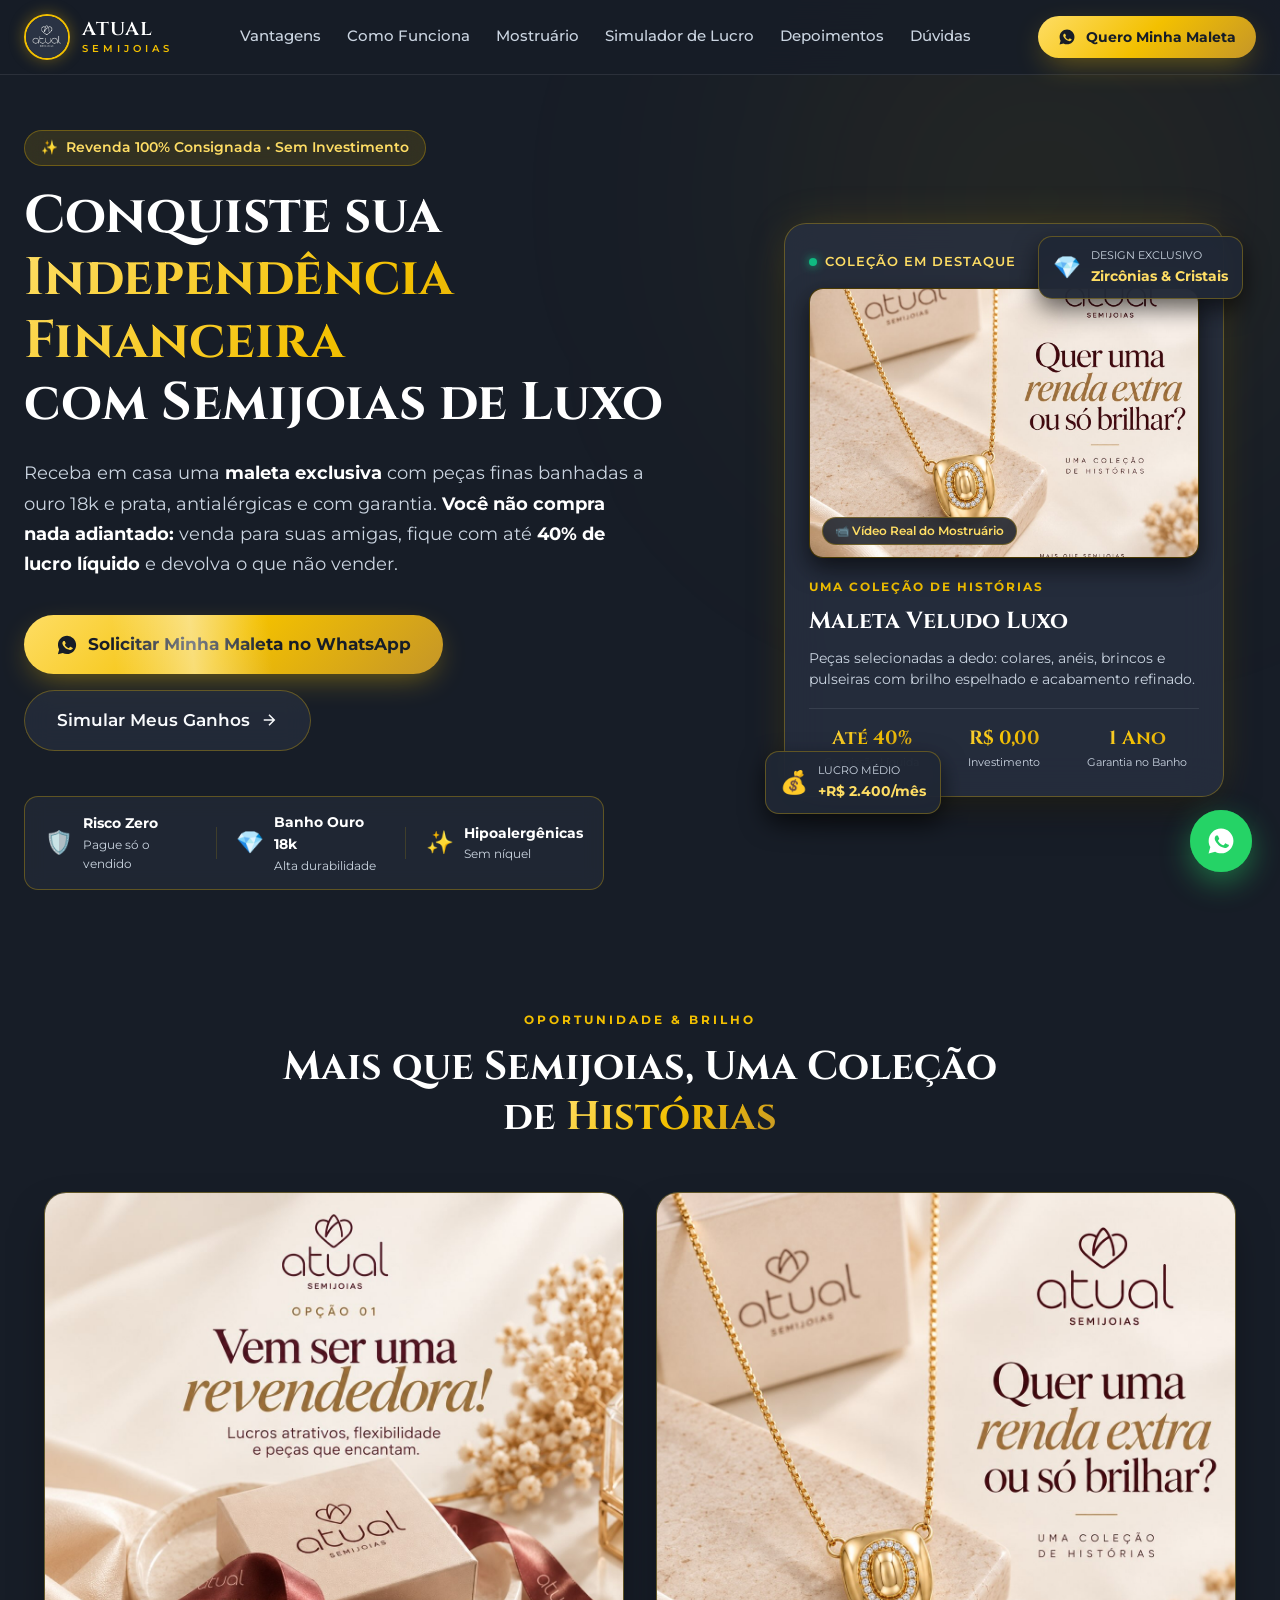
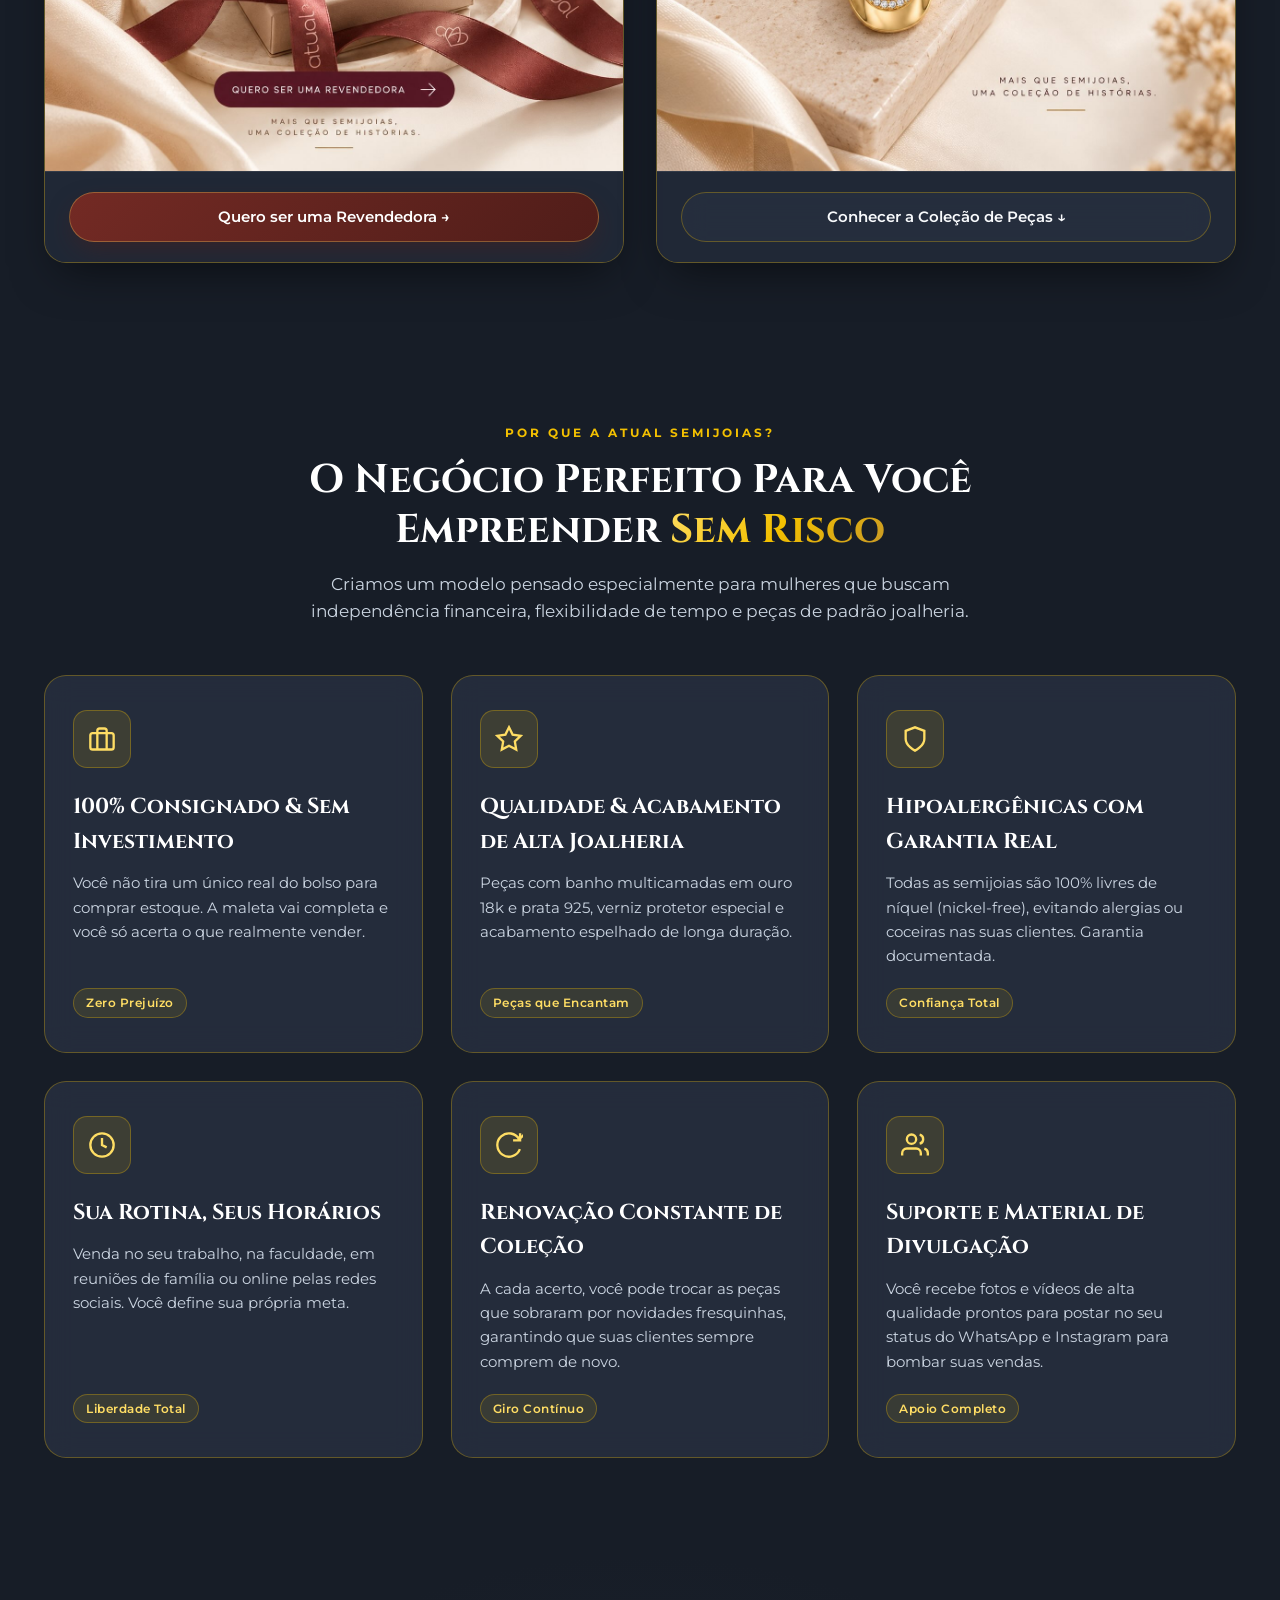
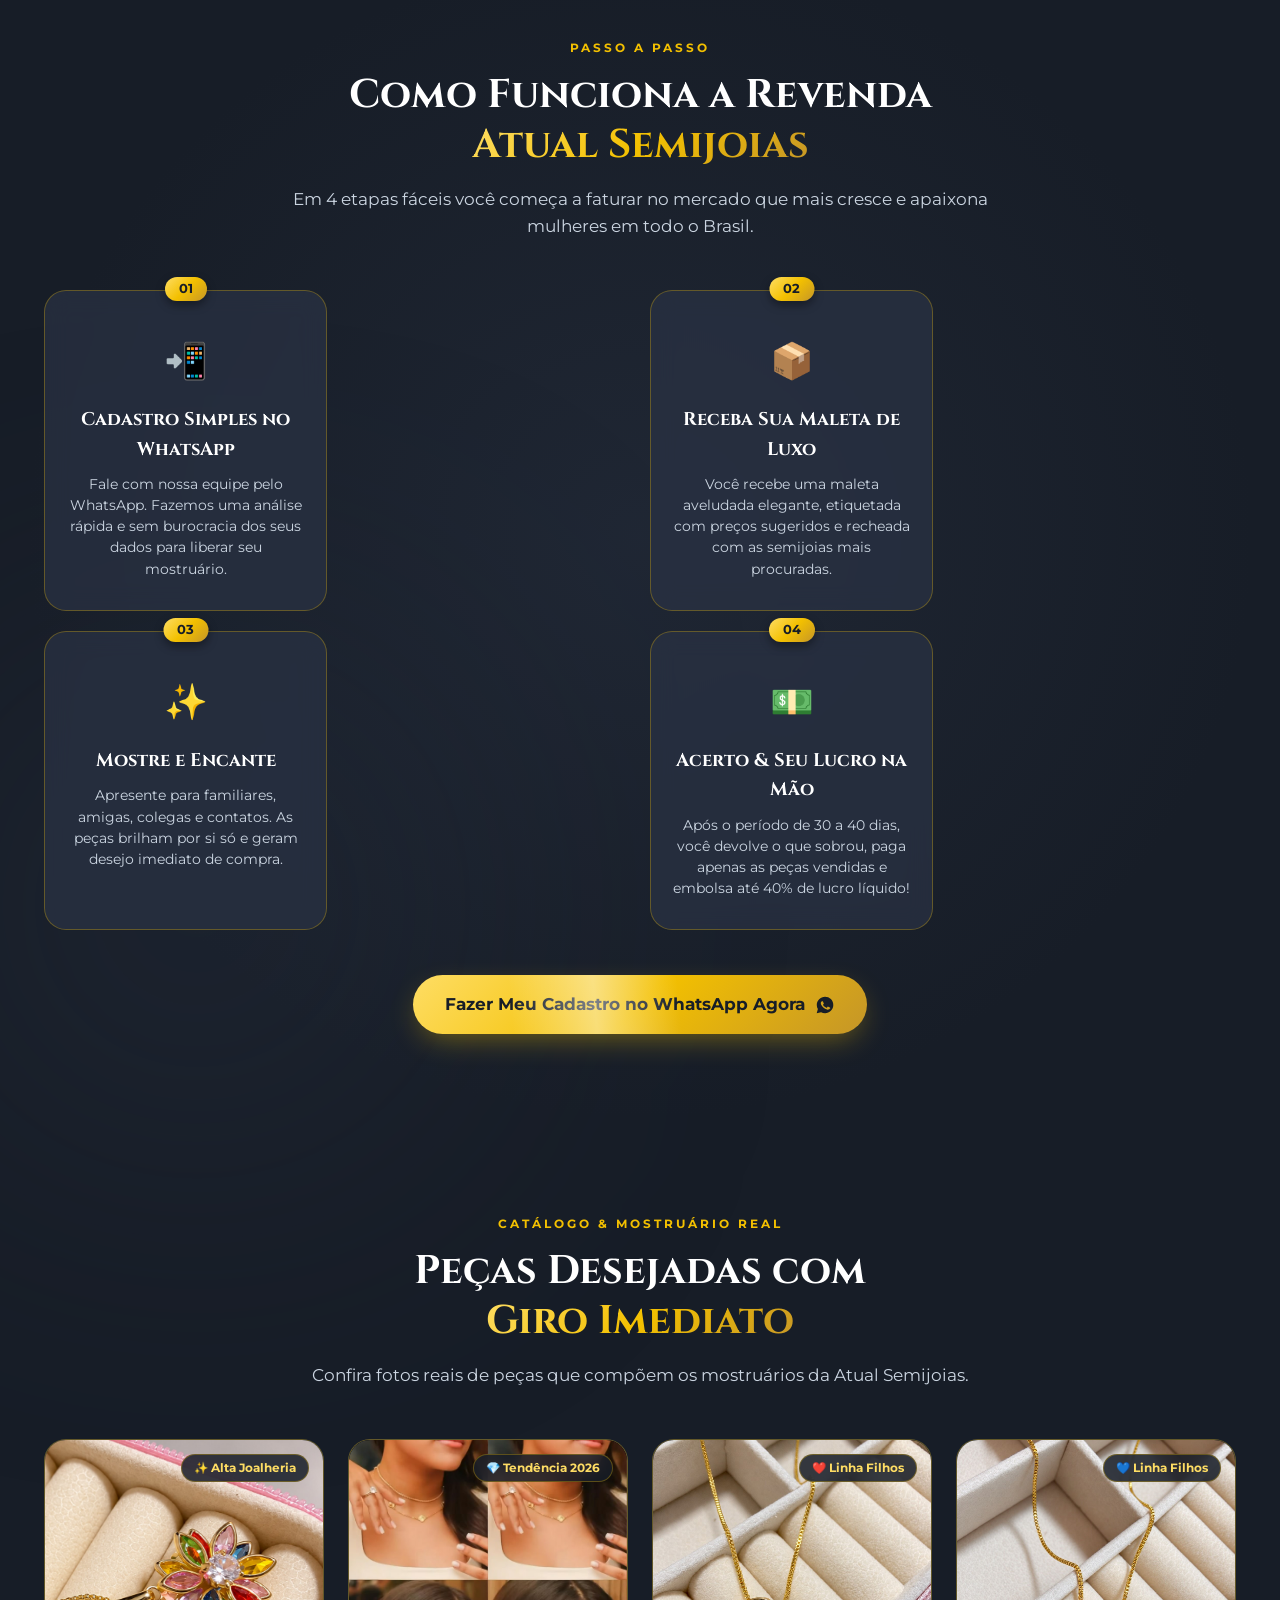
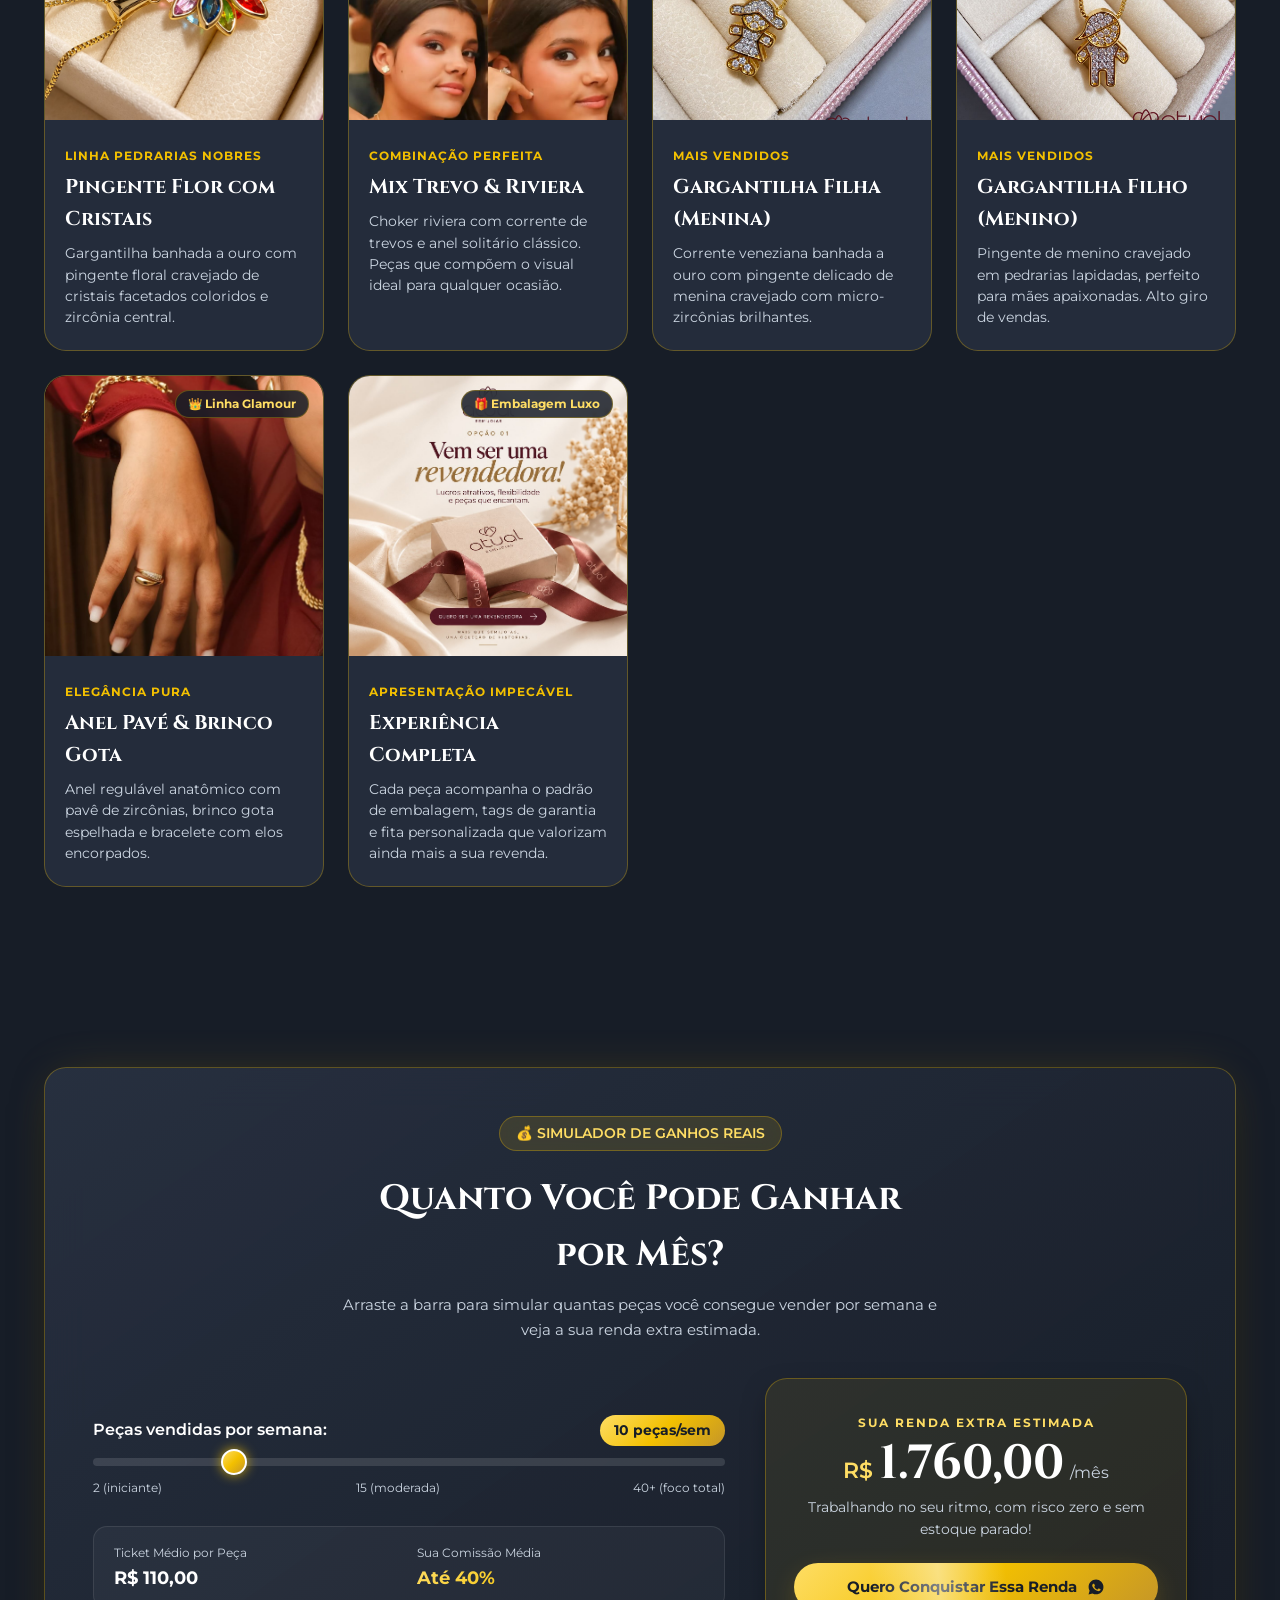
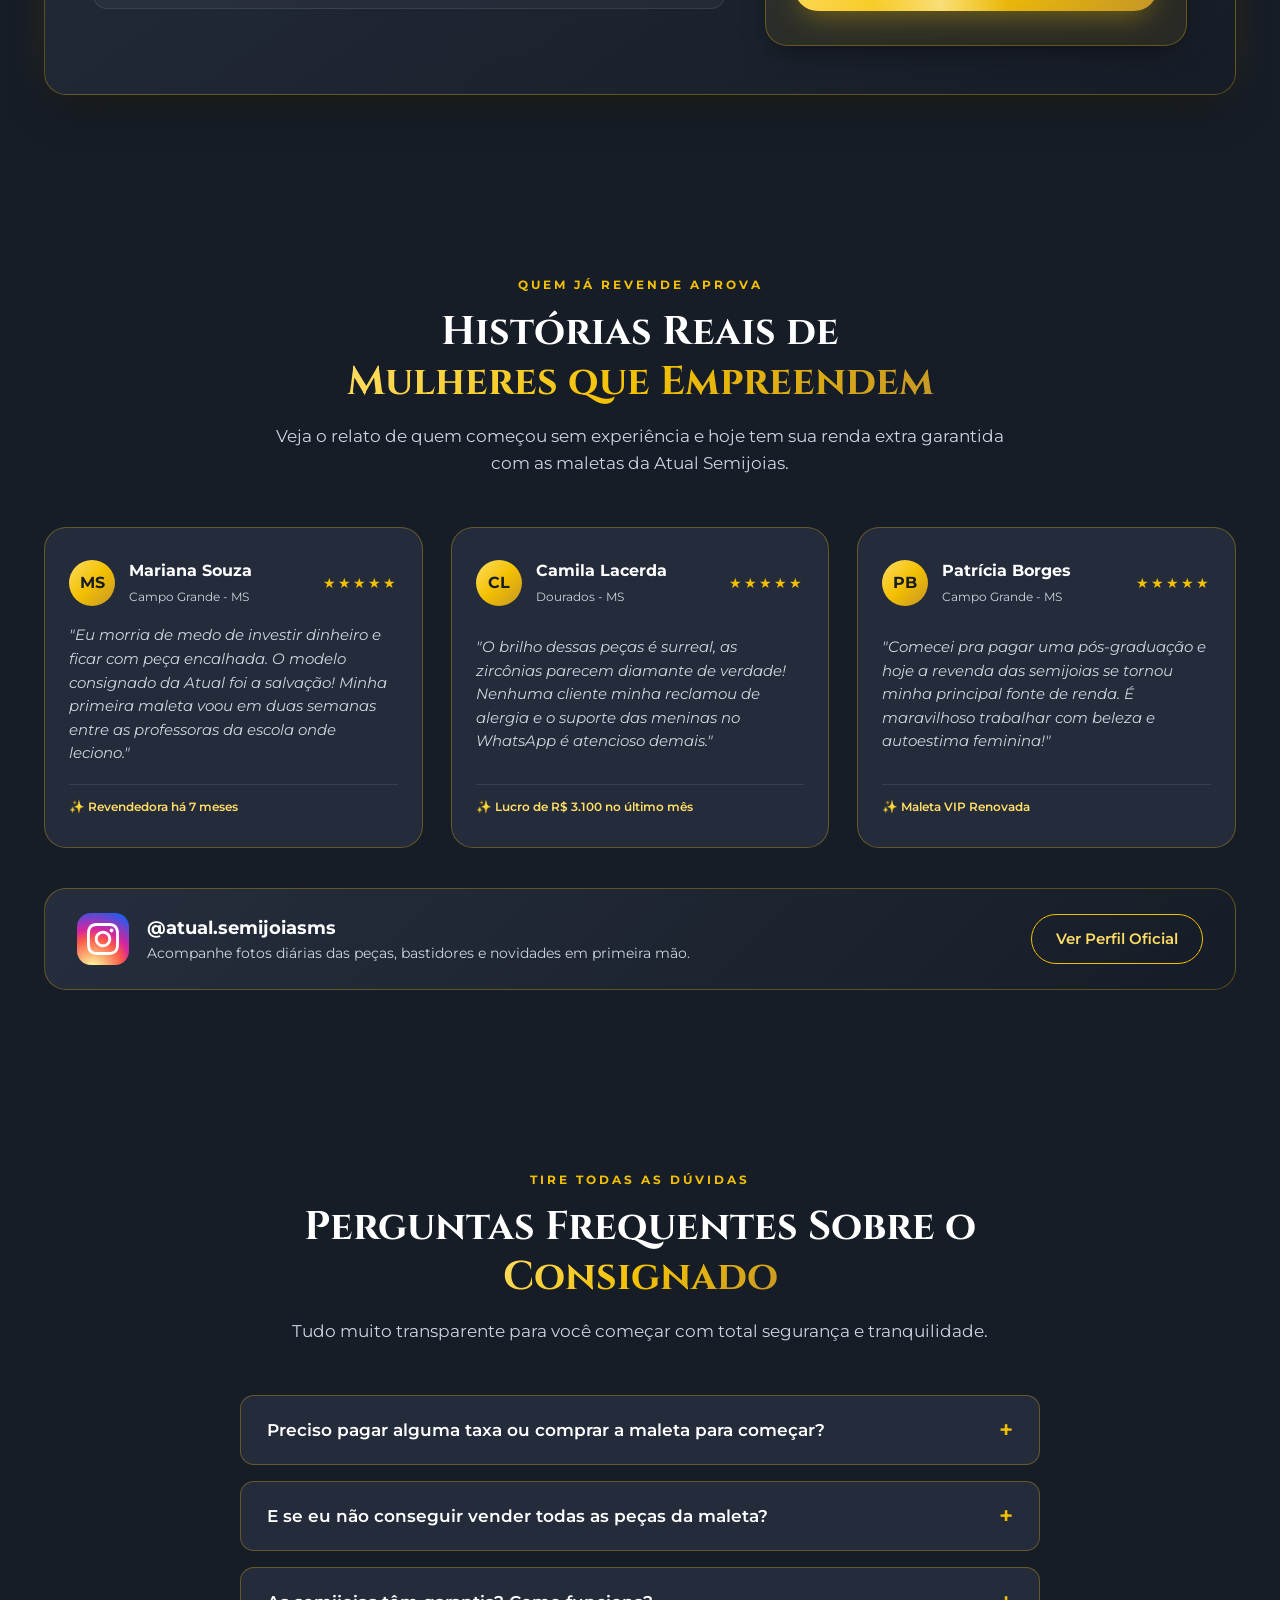
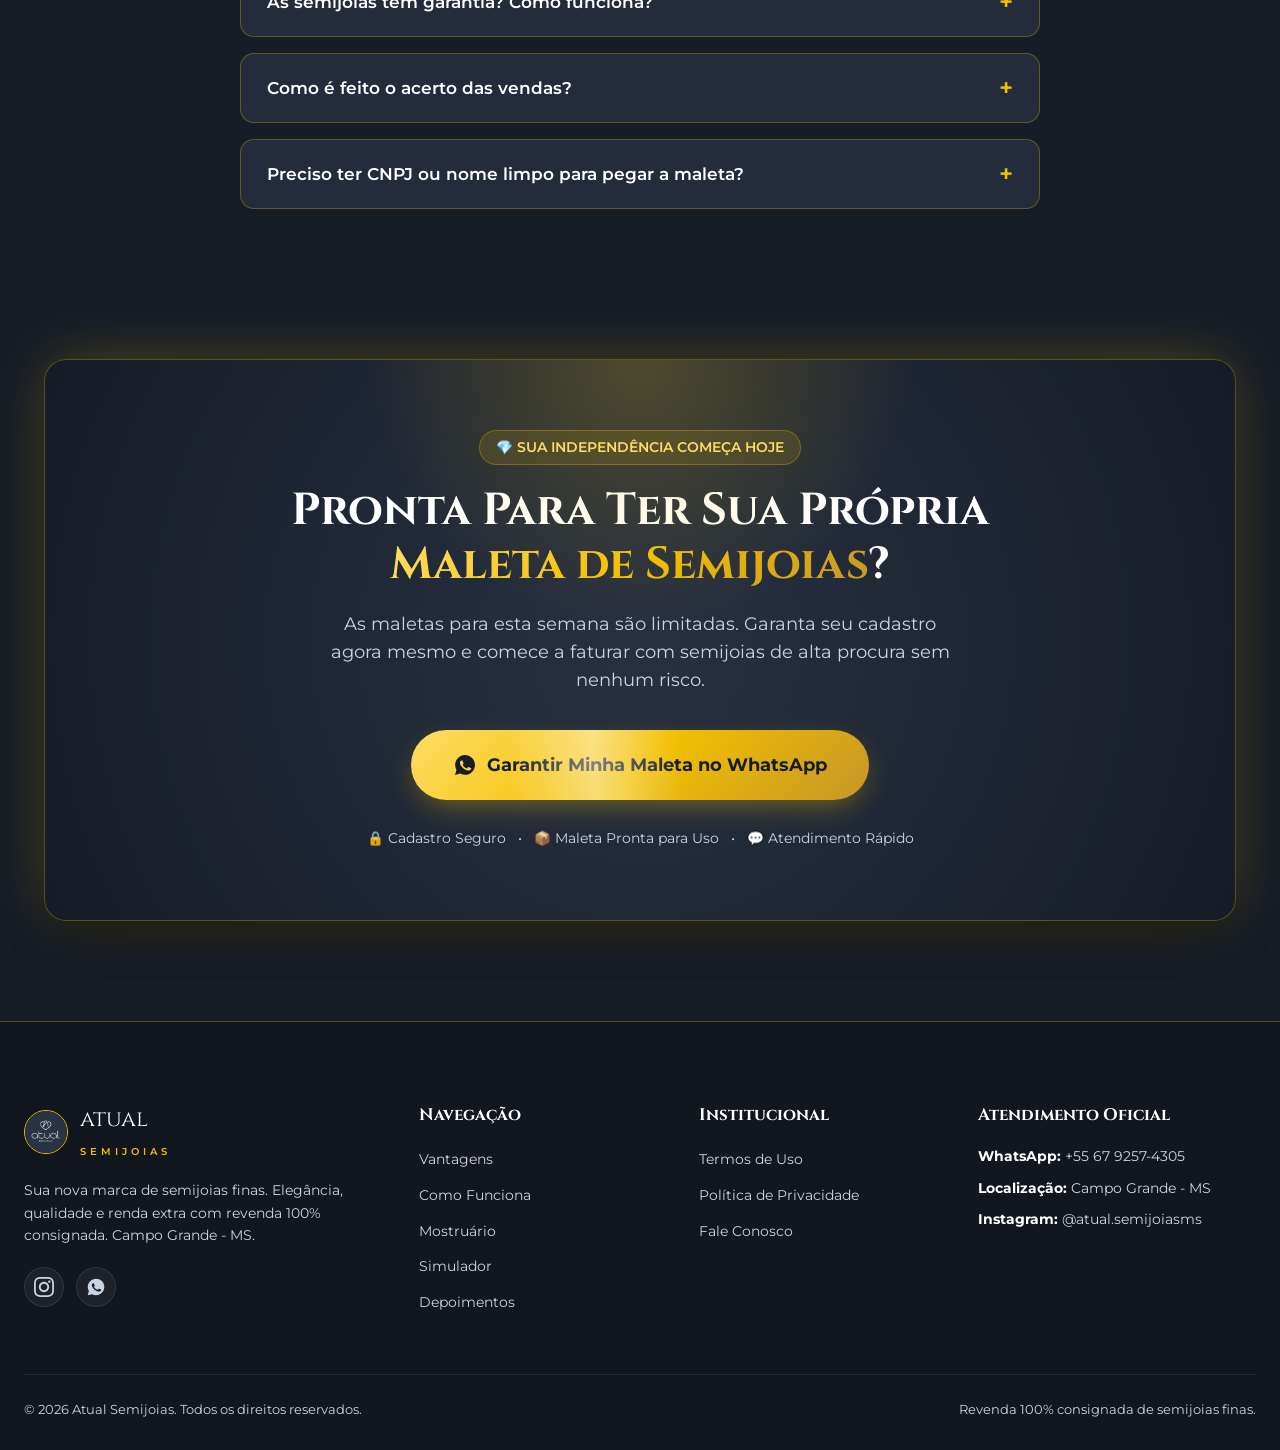
==== commit 279dbdee: "style: polish campaign creative cards and eliminate duplicate text overlay" ====
--- a/index.html
+++ b/index.html
@@ -196,33 +196,34 @@
 
     <!-- SECTION: CAMPAIGN FEATURE BANNERS (Real Images 7.jpg and 4.jpg) -->
     <section class="campaign-banner-section">
+      <div class="section-header" data-reveal="fade-up">
+        <span class="section-tag">OPORTUNIDADE & BRILHO</span>
+        <h2 class="section-title">Mais que Semijoias, Uma Coleção de <span class="text-gold-gradient">Histórias</span></h2>
+      </div>
+
       <div class="campaign-grid">
-        <div class="campaign-card tilt-card" data-reveal="fade-up" data-delay="100">
-          <img src="assets/images/7.jpg" alt="Vem ser uma revendedora Atual Semijoias" class="campaign-img">
-          <div class="campaign-overlay">
-            <span class="campaign-tag">OPÇÃO 01 • RENDA EXTRA</span>
-            <h3 class="campaign-title">Vem ser uma revendedora!</h3>
-            <p class="section-desc">Lucros atrativos, flexibilidade e peças que encantam suas clientes.</p>
-            <div>
-              <a href="https://wa.me/556792574305?text=Ol%C3%A1!%20Vi%20a%20campanha%20no%20site%20e%20quero%20ser%20uma%20revendedora%20da%20Atual%20Semijoias!" 
-                 target="_blank" rel="noopener noreferrer" class="btn btn-marsala">
-                <span>Quero ser uma Revendedora →</span>
-              </a>
-            </div>
-          </div>
-        </div>
-
-        <div class="campaign-card tilt-card" data-reveal="fade-up" data-delay="200">
-          <img src="assets/images/4.jpg" alt="Quer uma renda extra ou só brilhar? Atual Semijoias" class="campaign-img">
-          <div class="campaign-overlay">
-            <span class="campaign-tag">MAIS QUE SEMIJOIAS</span>
-            <h3 class="campaign-title">Quer uma renda extra ou só brilhar?</h3>
-            <p class="section-desc">Peças atemporais com acabamento de alta joalheria para você revender.</p>
-            <div>
-              <a href="#vitrine" class="btn btn-glass">
-                <span>Ver Coleção de Peças</span>
-              </a>
-            </div>
+        <!-- Banner 1: 7.jpg -->
+        <div class="campaign-box tilt-card" data-reveal="fade-up" data-delay="100">
+          <div class="campaign-image-wrap">
+            <img src="assets/images/7.jpg" alt="Vem ser uma revendedora Atual Semijoias" class="campaign-img" loading="lazy">
+          </div>
+          <div class="campaign-footer-cta">
+            <a href="https://wa.me/556792574305?text=Ol%C3%A1!%20Vi%20a%20campanha%20no%20site%20e%20quero%20ser%20uma%20revendedora%20da%20Atual%20Semijoias!" 
+               target="_blank" rel="noopener noreferrer" class="btn btn-marsala btn-block">
+              <span>Quero ser uma Revendedora →</span>
+            </a>
+          </div>
+        </div>
+
+        <!-- Banner 2: 4.jpg -->
+        <div class="campaign-box tilt-card" data-reveal="fade-up" data-delay="200">
+          <div class="campaign-image-wrap">
+            <img src="assets/images/4.jpg" alt="Quer uma renda extra ou só brilhar? Atual Semijoias" class="campaign-img" loading="lazy">
+          </div>
+          <div class="campaign-footer-cta">
+            <a href="#vitrine" class="btn btn-glass btn-block">
+              <span>Conhecer a Coleção de Peças ↓</span>
+            </a>
           </div>
         </div>
       </div>
--- a/styles.css
+++ b/styles.css
@@ -647,7 +647,7 @@
 .campaign-banner-section {
   max-width: 1240px;
   margin: 0 auto;
-  padding: 20px 24px 60px;
+  padding: 40px 24px 70px;
   position: relative;
   z-index: 1;
 }
@@ -655,24 +655,32 @@
 .campaign-grid {
   display: grid;
   grid-template-columns: 1fr 1fr;
-  gap: 28px;
-}
-
-.campaign-card {
-  position: relative;
+  gap: 32px;
+}
+
+.campaign-box {
+  background: var(--bg-card);
+  border: 1.5px solid var(--border-gold);
   border-radius: var(--radius-lg);
   overflow: hidden;
-  border: 1px solid var(--border-gold);
   box-shadow: var(--shadow-card);
-  background: var(--bg-card);
-  transition: var(--transition);
-  height: 380px;
-}
-
-.campaign-card:hover {
-  transform: translateY(-5px);
+  transition: var(--transition);
+  display: flex;
+  flex-direction: column;
+}
+
+.campaign-box:hover {
+  transform: translateY(-6px);
   border-color: var(--gold-primary);
   box-shadow: var(--shadow-gold);
+}
+
+.campaign-image-wrap {
+  position: relative;
+  width: 100%;
+  aspect-ratio: 1 / 1;
+  background: #000000;
+  overflow: hidden;
 }
 
 .campaign-img {
@@ -682,33 +690,14 @@
   transition: transform 0.6s ease;
 }
 
-.campaign-card:hover .campaign-img {
-  transform: scale(1.04);
-}
-
-.campaign-overlay {
-  position: absolute;
-  bottom: 0;
-  left: 0;
-  right: 0;
-  padding: 30px;
-  background: linear-gradient(to top, rgba(23, 29, 39, 0.95) 0%, rgba(23, 29, 39, 0.6) 60%, transparent 100%);
-  display: flex;
-  flex-direction: column;
-  gap: 10px;
-}
-
-.campaign-tag {
-  font-size: 0.75rem;
-  font-weight: 700;
-  letter-spacing: 2px;
-  color: var(--gold-primary);
-}
-
-.campaign-title {
-  font-family: var(--font-serif);
-  font-size: 1.5rem;
-  color: #ffffff;
+.campaign-box:hover .campaign-img {
+  transform: scale(1.03);
+}
+
+.campaign-footer-cta {
+  padding: 20px 24px;
+  background: rgba(32, 39, 53, 0.85);
+  border-top: 1px solid var(--border-subtle);
 }
 
 /* ============================================================
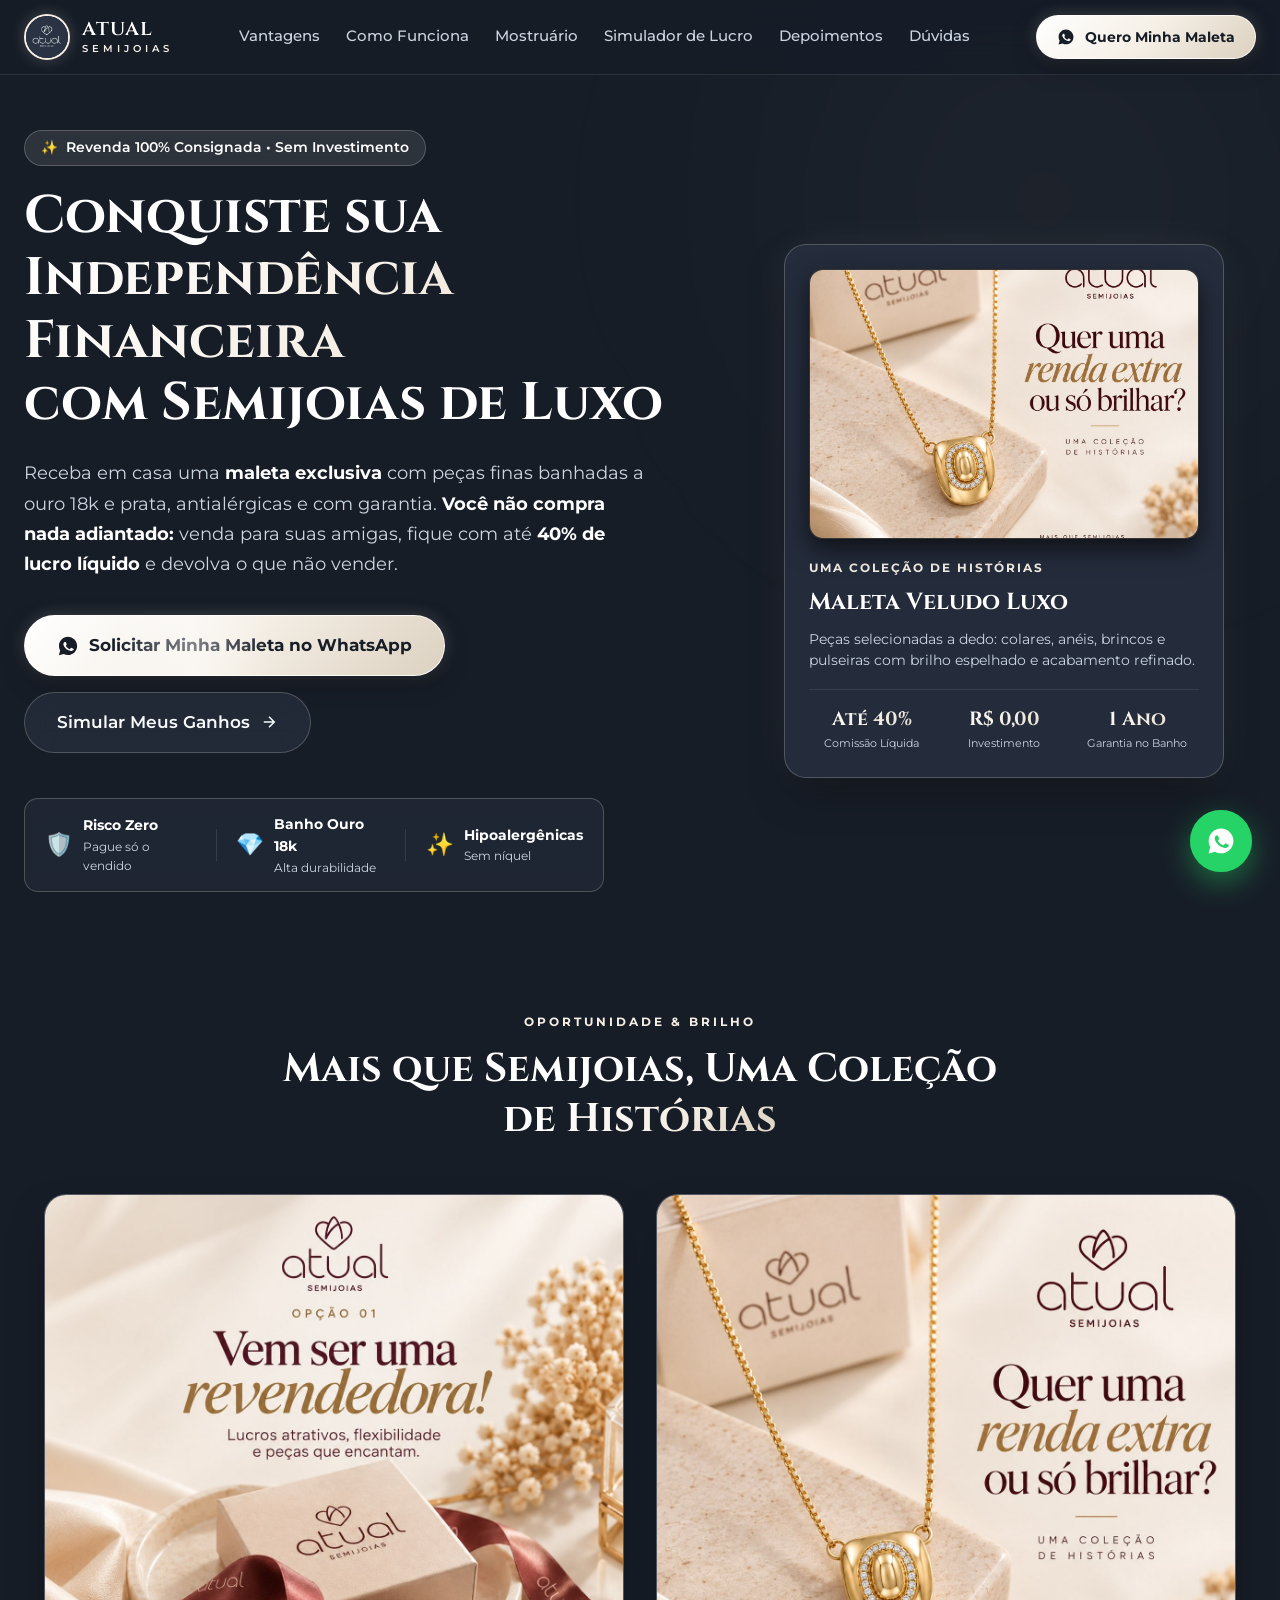
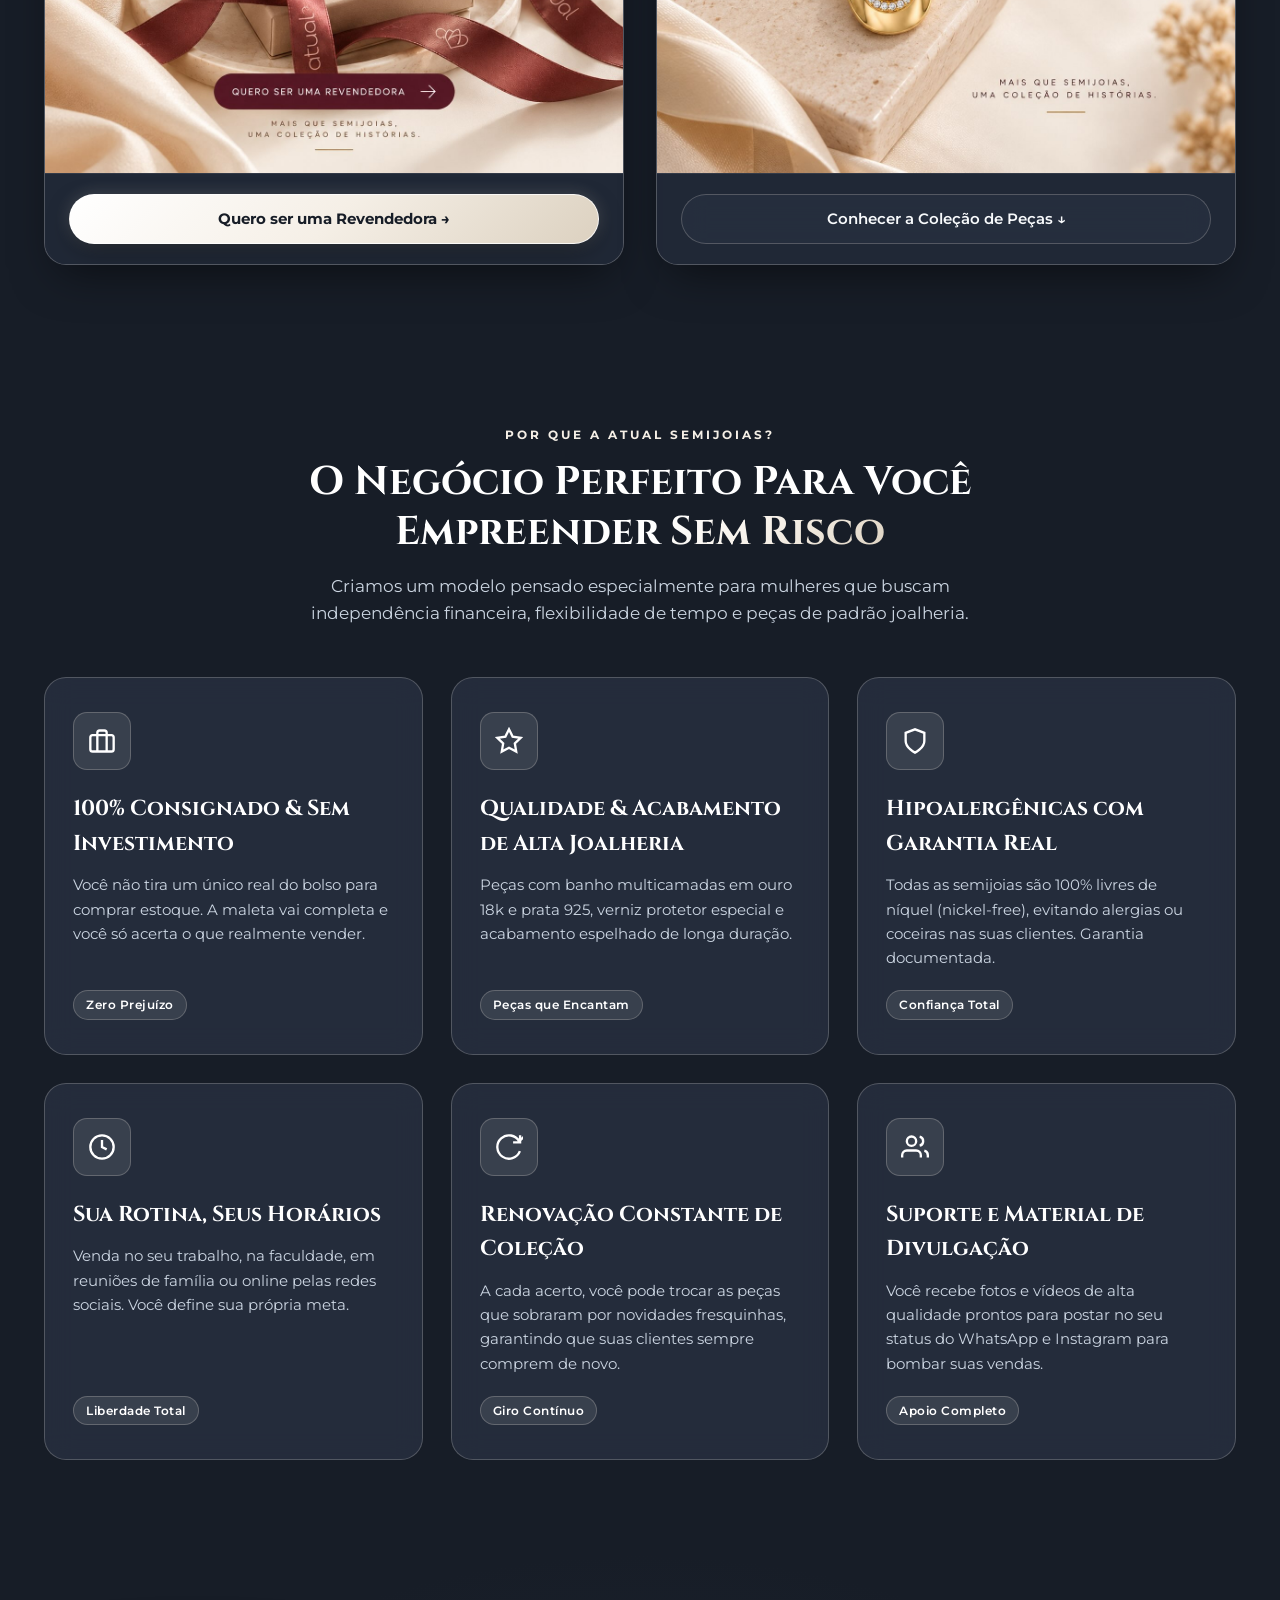
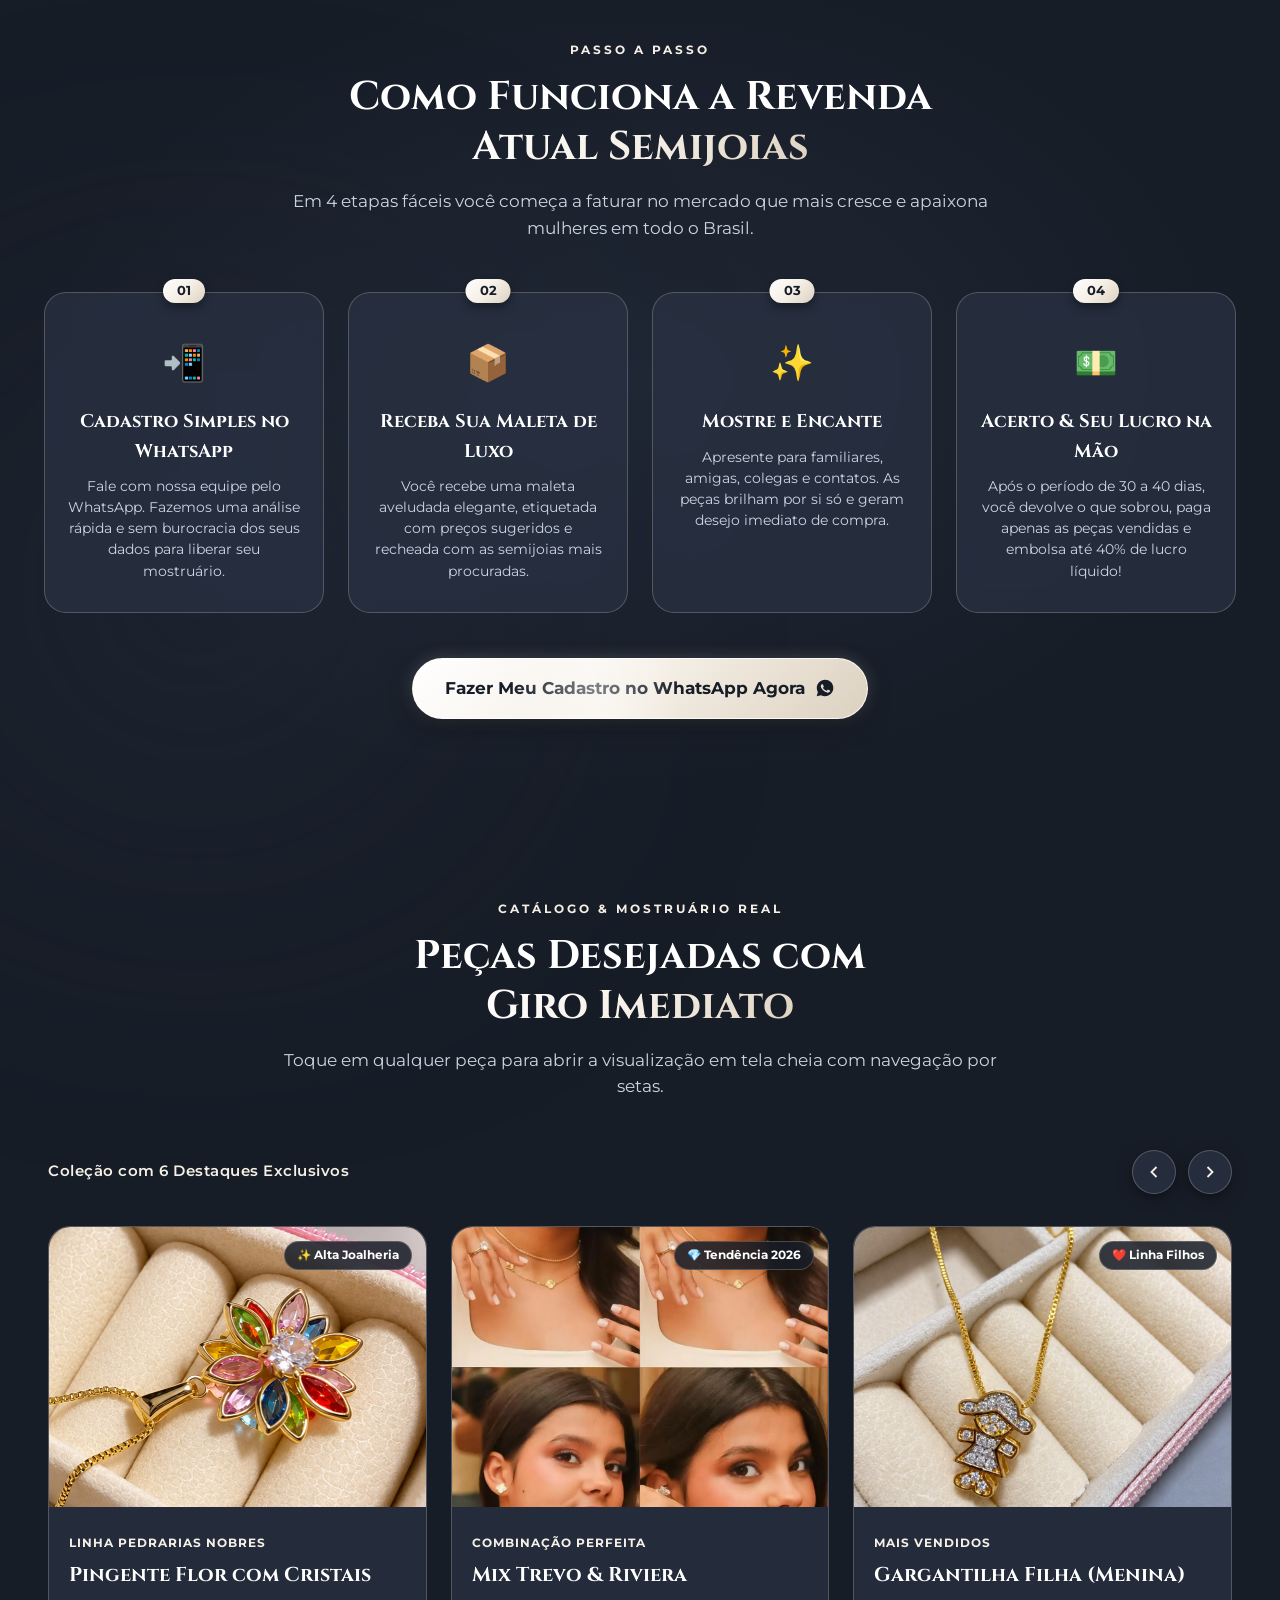
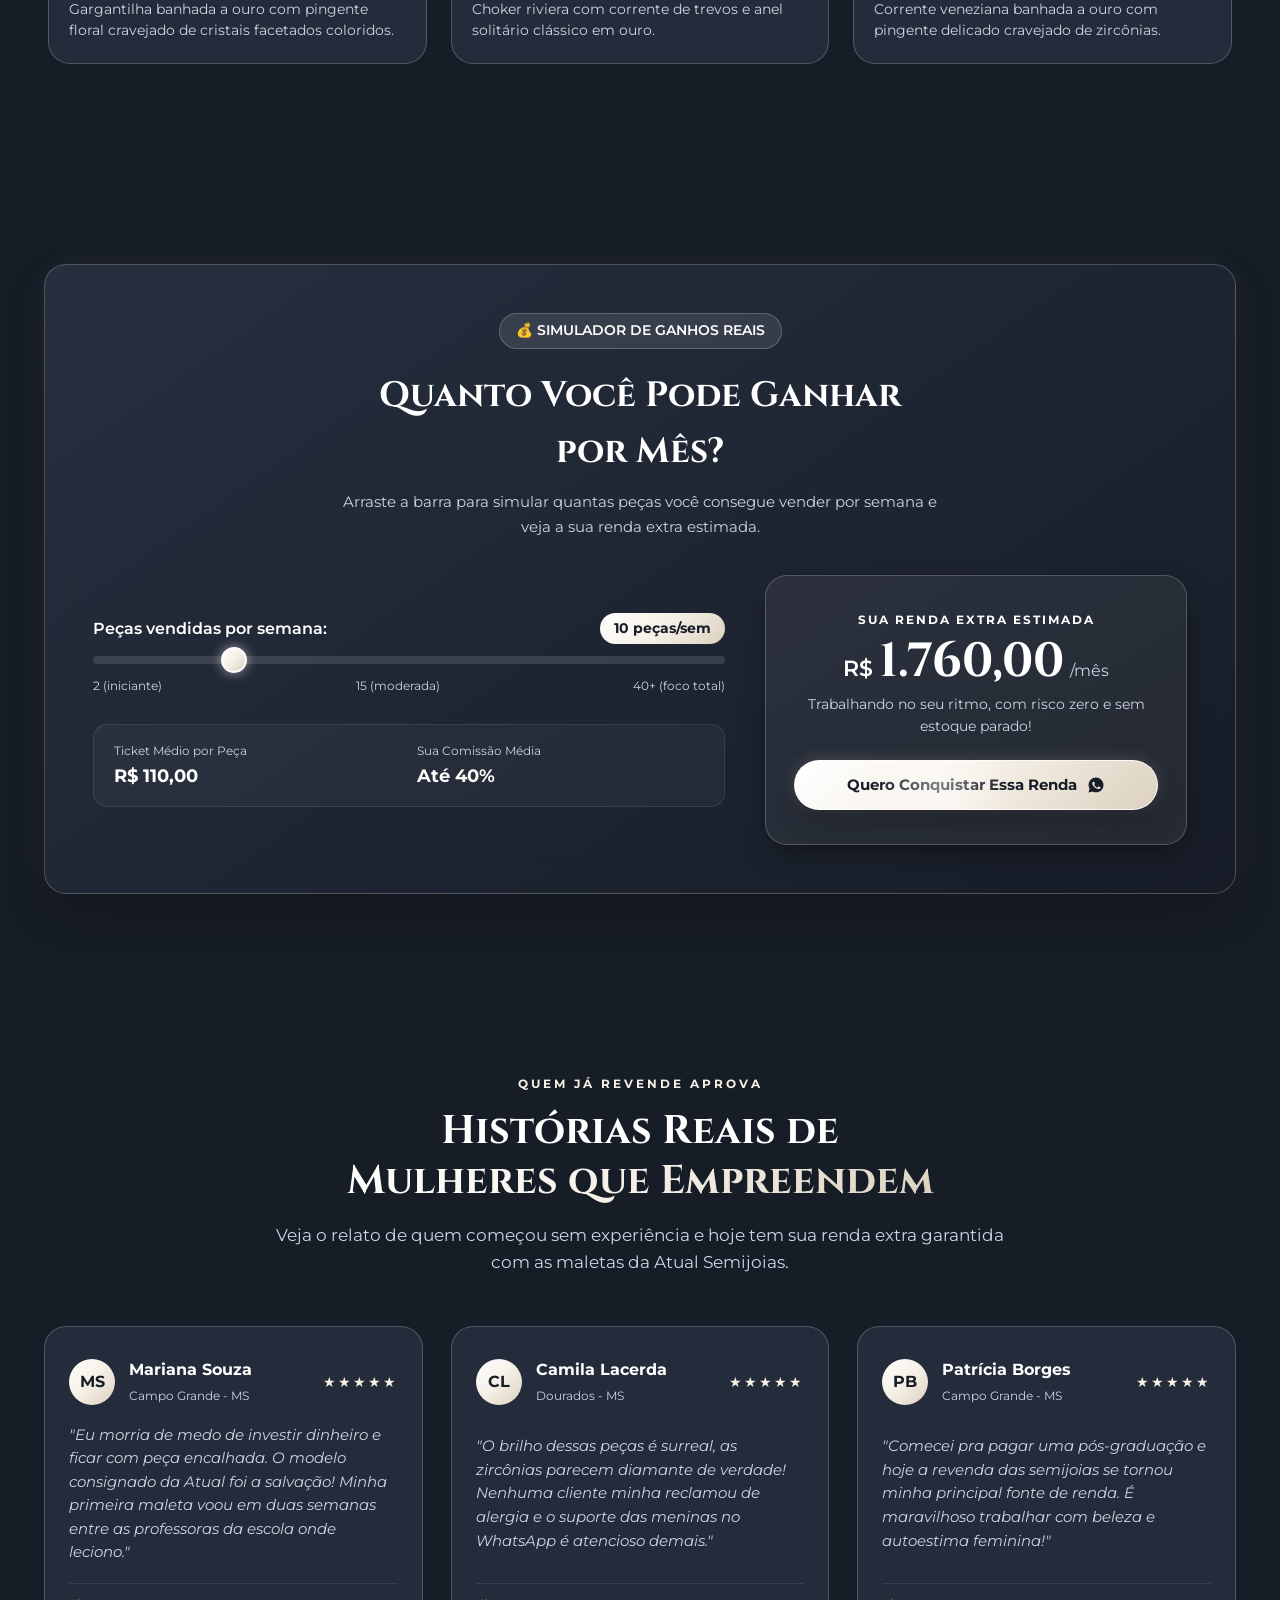
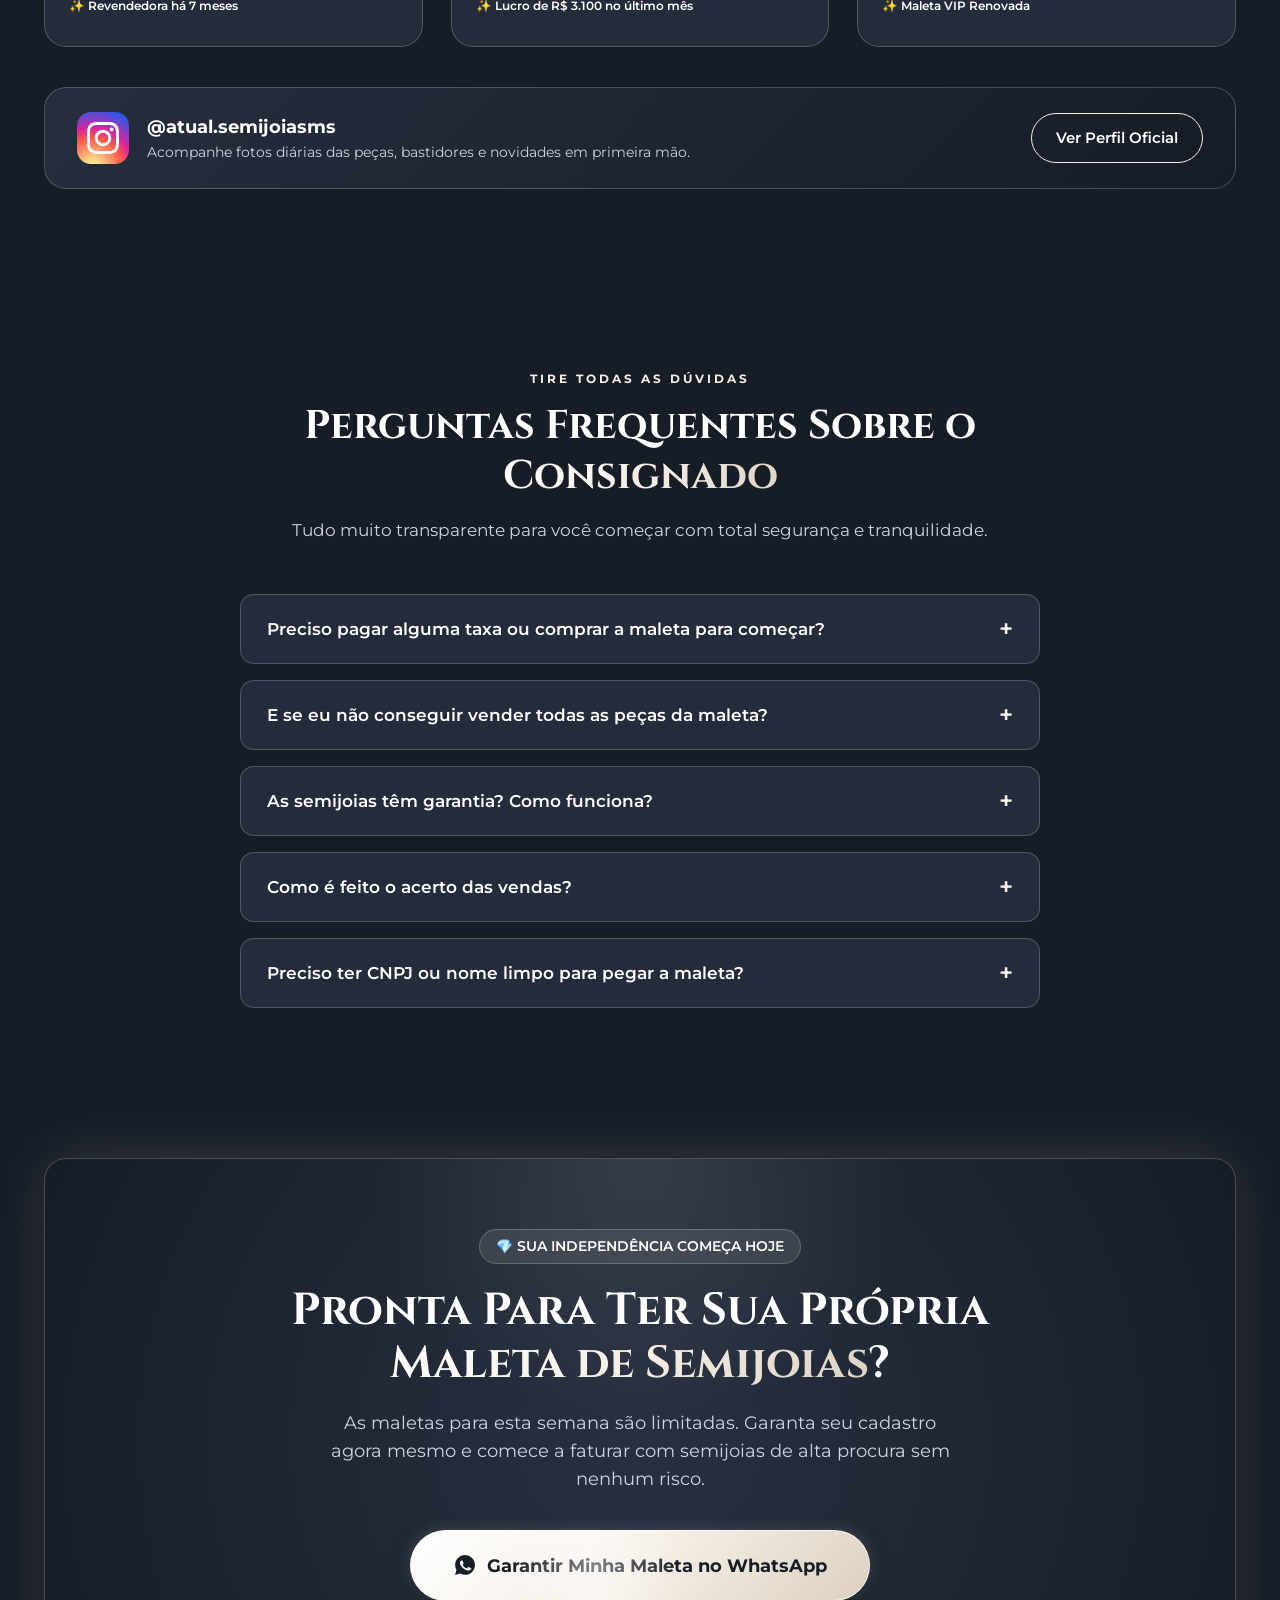
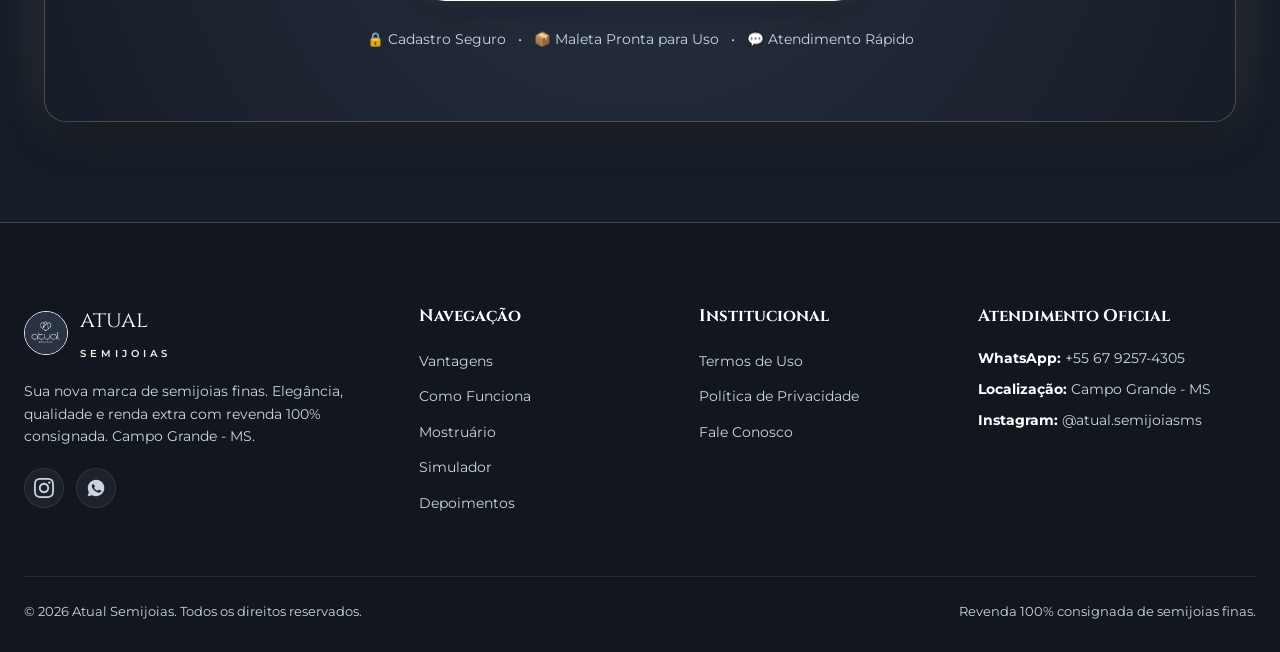
==== commit af3d58d5: "feat: clean hero video badges, off-white buttons, 4-step row fix, and add catalog carousel with moda" ====
--- a/index.html
+++ b/index.html
@@ -135,10 +135,7 @@
         <!-- Hero 3D Card / Real Video Showcase -->
         <div class="hero-visual" data-reveal="zoom-in" data-delay="200">
           <div class="showcase-card tilt-card" id="heroTiltCard">
-            <div class="showcase-badge-top">
-              <span class="dot-online"></span>
-              <span>Coleção em Destaque</span>
-            </div>
+            
 
             <!-- Real Video Element -->
             <div class="hero-video-box">
@@ -146,9 +143,7 @@
                 <source src="assets/images/video1.mp4" type="video/mp4">
                 Seu navegador não suporta vídeos.
               </video>
-              <div class="video-overlay-pill">
-                <span>📹 Vídeo Real do Mostruário</span>
-              </div>
+              
             </div>
 
             <div class="showcase-details">
@@ -173,21 +168,9 @@
             </div>
 
             <!-- Floating 3D Micro Badges -->
-            <div class="floating-badge badge-1">
-              <span class="badge-icon">💰</span>
-              <div class="badge-text">
-                <span class="b-title">Lucro Médio</span>
-                <span class="b-val">+R$ 2.400/mês</span>
-              </div>
-            </div>
-
-            <div class="floating-badge badge-2">
-              <span class="badge-icon">💎</span>
-              <div class="badge-text">
-                <span class="b-title">Design Exclusivo</span>
-                <span class="b-val">Zircônias & Cristais</span>
-              </div>
-            </div>
+            
+
+            
           </div>
         </div>
 
@@ -209,7 +192,7 @@
           </div>
           <div class="campaign-footer-cta">
             <a href="https://wa.me/556792574305?text=Ol%C3%A1!%20Vi%20a%20campanha%20no%20site%20e%20quero%20ser%20uma%20revendedora%20da%20Atual%20Semijoias!" 
-               target="_blank" rel="noopener noreferrer" class="btn btn-marsala btn-block">
+               target="_blank" rel="noopener noreferrer" class="btn btn-gold btn-block">
               <span>Quero ser uma Revendedora →</span>
             </a>
           </div>
@@ -327,8 +310,6 @@
           <p class="step-desc">Fale com nossa equipe pelo WhatsApp. Fazemos uma análise rápida e sem burocracia dos seus dados para liberar seu mostruário.</p>
         </div>
 
-        <div class="step-connector" aria-hidden="true"></div>
-
         <div class="step-card" data-reveal="fade-up" data-delay="200">
           <div class="step-number-pill">02</div>
           <div class="step-icon">📦</div>
@@ -336,16 +317,12 @@
           <p class="step-desc">Você recebe uma maleta aveludada elegante, etiquetada com preços sugeridos e recheada com as semijoias mais procuradas.</p>
         </div>
 
-        <div class="step-connector" aria-hidden="true"></div>
-
         <div class="step-card" data-reveal="fade-up" data-delay="300">
           <div class="step-number-pill">03</div>
           <div class="step-icon">✨</div>
           <h3 class="step-title">Mostre e Encante</h3>
           <p class="step-desc">Apresente para familiares, amigas, colegas e contatos. As peças brilham por si só e geram desejo imediato de compra.</p>
         </div>
-
-        <div class="step-connector" aria-hidden="true"></div>
 
         <div class="step-card" data-reveal="fade-up" data-delay="400">
           <div class="step-number-pill">04</div>
@@ -366,106 +343,167 @@
       </div>
     </section>
 
-    <!-- SECTION 4: VITRINE / REAL JEWELRY SHOWCASE -->
+    <!-- SECTION 4: VITRINE / REAL JEWELRY SHOWCASE CAROUSEL -->
     <section class="section-container" id="vitrine">
       <div class="section-header" data-reveal="fade-up">
         <span class="section-tag">CATÁLOGO & MOSTRUÁRIO REAL</span>
         <h2 class="section-title">Peças Desejadas com <span class="text-gold-gradient">Giro Imediato</span></h2>
-        <p class="section-desc">Confira fotos reais de peças que compõem os mostruários da Atual Semijoias.</p>
-      </div>
-
-      <div class="catalog-grid">
-        <!-- Item 1: Flower Pendant 1.jpg -->
-        <div class="catalog-card tilt-card" data-reveal="fade-up" data-delay="100">
-          <div class="cat-image-box">
-            <img src="assets/images/1.jpg" alt="Pingente Flor Cristais Coloridos Cravejados" class="cat-real-img" loading="lazy">
-            <span class="cat-image-badge">✨ Alta Joalheria</span>
-          </div>
-          <div class="cat-content">
-            <div>
-              <span class="cat-badge">Linha Pedrarias Nobres</span>
-              <h3 class="cat-title">Pingente Flor com Cristais</h3>
-              <p class="cat-text">Gargantilha banhada a ouro com pingente floral cravejado de cristais facetados coloridos e zircônia central.</p>
-            </div>
-          </div>
-        </div>
-
-        <!-- Item 2: Model 2.jpg -->
-        <div class="catalog-card tilt-card" data-reveal="fade-up" data-delay="200">
-          <div class="cat-image-box">
-            <img src="assets/images/2.jpg" alt="Coleção Trevos e Solitários" class="cat-real-img" loading="lazy">
-            <span class="cat-image-badge">💎 Tendência 2026</span>
-          </div>
-          <div class="cat-content">
-            <div>
-              <span class="cat-badge">Combinação Perfeita</span>
-              <h3 class="cat-title">Mix Trevo & Riviera</h3>
-              <p class="cat-text">Choker riviera com corrente de trevos e anel solitário clássico. Peças que compõem o visual ideal para qualquer ocasião.</p>
-            </div>
-          </div>
-        </div>
-
-        <!-- Item 3: Girl Pendant 3.jpg -->
-        <div class="catalog-card tilt-card" data-reveal="fade-up" data-delay="300">
-          <div class="cat-image-box">
-            <img src="assets/images/3.jpg" alt="Colar Pingente Menina Cravejado de Zircônias" class="cat-real-img" loading="lazy">
-            <span class="cat-image-badge">❤️ Linha Filhos</span>
-          </div>
-          <div class="cat-content">
-            <div>
-              <span class="cat-badge">Mais Vendidos</span>
-              <h3 class="cat-title">Gargantilha Filha (Menina)</h3>
-              <p class="cat-text">Corrente veneziana banhada a ouro com pingente delicado de menina cravejado com micro-zircônias brilhantes.</p>
-            </div>
-          </div>
-        </div>
-
-        <!-- Item 4: Boy Pendant 6.jpg -->
-        <div class="catalog-card tilt-card" data-reveal="fade-up" data-delay="400">
-          <div class="cat-image-box">
-            <img src="assets/images/6.jpg" alt="Colar Pingente Menino Cravejado de Zircônias" class="cat-real-img" loading="lazy">
-            <span class="cat-image-badge">💙 Linha Filhos</span>
-          </div>
-          <div class="cat-content">
-            <div>
-              <span class="cat-badge">Mais Vendidos</span>
-              <h3 class="cat-title">Gargantilha Filho (Menino)</h3>
-              <p class="cat-text">Pingente de menino cravejado em pedrarias lapidadas, perfeito para mães apaixonadas. Alto giro de vendas.</p>
-            </div>
-          </div>
-        </div>
-
-        <!-- Item 5: Rings & Bracelets 5.jpg -->
-        <div class="catalog-card tilt-card" data-reveal="fade-up" data-delay="500">
-          <div class="cat-image-box">
-            <img src="assets/images/5.jpg" alt="Anéis cravejados, brincos gota e pulseiras em ouro" class="cat-real-img" loading="lazy">
-            <span class="cat-image-badge">👑 Linha Glamour</span>
-          </div>
-          <div class="cat-content">
-            <div>
-              <span class="cat-badge">Elegância Pura</span>
-              <h3 class="cat-title">Anel Pavé & Brinco Gota</h3>
-              <p class="cat-text">Anel regulável anatômico com pavê de zircônias, brinco gota espelhada e bracelete com elos encorpados.</p>
-            </div>
-          </div>
-        </div>
-
-        <!-- Item 6: Campaign Box 7.jpg -->
-        <div class="catalog-card tilt-card" data-reveal="fade-up" data-delay="600">
-          <div class="cat-image-box">
-            <img src="assets/images/7.jpg" alt="Caixa e fita personalizada da Atual Semijoias" class="cat-real-img" loading="lazy">
-            <span class="cat-image-badge">🎁 Embalagem Luxo</span>
-          </div>
-          <div class="cat-content">
-            <div>
-              <span class="cat-badge">Apresentação Impecável</span>
-              <h3 class="cat-title">Experiência Completa</h3>
-              <p class="cat-text">Cada peça acompanha o padrão de embalagem, tags de garantia e fita personalizada que valorizam ainda mais a sua revenda.</p>
-            </div>
-          </div>
+        <p class="section-desc">Toque em qualquer peça para abrir a visualização em tela cheia com navegação por setas.</p>
+      </div>
+
+      <!-- Carousel Navigation Header -->
+      <div class="carousel-nav-bar" data-reveal="fade-up">
+        <span class="carousel-counter" id="carouselCounter">Coleção com 6 Destaques Exclusivos</span>
+        <div class="carousel-arrow-buttons">
+          <button class="carousel-arrow-btn" id="carouselPrevBtn" aria-label="Ver anterior">
+            <svg viewBox="0 0 24 24" width="20" height="20" fill="none" stroke="currentColor" stroke-width="2.2">
+              <path d="M15 18l-6-6 6-6"/>
+            </svg>
+          </button>
+          <button class="carousel-arrow-btn" id="carouselNextBtn" aria-label="Ver próximo">
+            <svg viewBox="0 0 24 24" width="20" height="20" fill="none" stroke="currentColor" stroke-width="2.2">
+              <path d="M9 18l6-6-6-6"/>
+            </svg>
+          </button>
+        </div>
+      </div>
+
+      <!-- Carousel Track Container -->
+      <div class="catalog-carousel-container" id="catalogCarousel" data-reveal="fade-up">
+        <div class="catalog-carousel-track" id="catalogTrack">
+          
+          <!-- Item 1: Flower Pendant 1.jpg -->
+          <div class="catalog-card catalog-slide" data-index="0" data-title="Pingente Flor com Cristais" data-badge="Linha Pedrarias Nobres" data-desc="Gargantilha banhada a ouro com pingente floral cravejado de cristais facetados coloridos e zircônia central." data-img="assets/images/1.jpg">
+            <div class="cat-image-box">
+              <img src="assets/images/1.jpg" alt="Pingente Flor Cristais Coloridos Cravejados" class="cat-real-img" loading="lazy">
+              <span class="cat-image-badge">✨ Alta Joalheria</span>
+              <div class="cat-zoom-hint">🔍 Toque para ampliar</div>
+            </div>
+            <div class="cat-content">
+              <div>
+                <span class="cat-badge">Linha Pedrarias Nobres</span>
+                <h3 class="cat-title">Pingente Flor com Cristais</h3>
+                <p class="cat-text">Gargantilha banhada a ouro com pingente floral cravejado de cristais facetados coloridos.</p>
+              </div>
+            </div>
+          </div>
+
+          <!-- Item 2: Model 2.jpg -->
+          <div class="catalog-card catalog-slide" data-index="1" data-title="Mix Trevo & Riviera" data-badge="Combinação Perfeita" data-desc="Choker riviera com corrente de trevos e anel solitário clássico. Peças que compõem o visual ideal para qualquer ocasião." data-img="assets/images/2.jpg">
+            <div class="cat-image-box">
+              <img src="assets/images/2.jpg" alt="Coleção Trevos e Solitários" class="cat-real-img" loading="lazy">
+              <span class="cat-image-badge">💎 Tendência 2026</span>
+              <div class="cat-zoom-hint">🔍 Toque para ampliar</div>
+            </div>
+            <div class="cat-content">
+              <div>
+                <span class="cat-badge">Combinação Perfeita</span>
+                <h3 class="cat-title">Mix Trevo & Riviera</h3>
+                <p class="cat-text">Choker riviera com corrente de trevos e anel solitário clássico em ouro.</p>
+              </div>
+            </div>
+          </div>
+
+          <!-- Item 3: Girl Pendant 3.jpg -->
+          <div class="catalog-card catalog-slide" data-index="2" data-title="Gargantilha Filha (Menina)" data-badge="Linha Filhos" data-desc="Corrente veneziana banhada a ouro com pingente delicado de menina cravejado com micro-zircônias brilhantes." data-img="assets/images/3.jpg">
+            <div class="cat-image-box">
+              <img src="assets/images/3.jpg" alt="Colar Pingente Menina Cravejado de Zircônias" class="cat-real-img" loading="lazy">
+              <span class="cat-image-badge">❤️ Linha Filhos</span>
+              <div class="cat-zoom-hint">🔍 Toque para ampliar</div>
+            </div>
+            <div class="cat-content">
+              <div>
+                <span class="cat-badge">Mais Vendidos</span>
+                <h3 class="cat-title">Gargantilha Filha (Menina)</h3>
+                <p class="cat-text">Corrente veneziana banhada a ouro com pingente delicado cravejado de zircônias.</p>
+              </div>
+            </div>
+          </div>
+
+          <!-- Item 4: Boy Pendant 6.jpg -->
+          <div class="catalog-card catalog-slide" data-index="3" data-title="Gargantilha Filho (Menino)" data-badge="Linha Filhos" data-desc="Pingente de menino cravejado em pedrarias lapidadas, perfeito para mães apaixonadas. Alto giro de vendas." data-img="assets/images/6.jpg">
+            <div class="cat-image-box">
+              <img src="assets/images/6.jpg" alt="Colar Pingente Menino Cravejado de Zircônias" class="cat-real-img" loading="lazy">
+              <span class="cat-image-badge">💙 Linha Filhos</span>
+              <div class="cat-zoom-hint">🔍 Toque para ampliar</div>
+            </div>
+            <div class="cat-content">
+              <div>
+                <span class="cat-badge">Mais Vendidos</span>
+                <h3 class="cat-title">Gargantilha Filho (Menino)</h3>
+                <p class="cat-text">Pingente de menino cravejado em pedrarias lapidadas, perfeito para mães apaixonadas.</p>
+              </div>
+            </div>
+          </div>
+
+          <!-- Item 5: Rings & Bracelets 5.jpg -->
+          <div class="catalog-card catalog-slide" data-index="4" data-title="Anel Pavé & Brinco Gota" data-badge="Linha Glamour" data-desc="Anel regulável anatômico com pavê de zircônias, brinco gota espelhada e bracelete com elos encorpados." data-img="assets/images/5.jpg">
+            <div class="cat-image-box">
+              <img src="assets/images/5.jpg" alt="Anéis cravejados, brincos gota e pulseiras em ouro" class="cat-real-img" loading="lazy">
+              <span class="cat-image-badge">👑 Linha Glamour</span>
+              <div class="cat-zoom-hint">🔍 Toque para ampliar</div>
+            </div>
+            <div class="cat-content">
+              <div>
+                <span class="cat-badge">Elegância Pura</span>
+                <h3 class="cat-title">Anel Pavé & Brinco Gota</h3>
+                <p class="cat-text">Anel regulável anatômico com pavê de zircônias e brinco gota espelhada.</p>
+              </div>
+            </div>
+          </div>
+
+          <!-- Item 6: Campaign Box 7.jpg -->
+          <div class="catalog-card catalog-slide" data-index="5" data-title="Embalagem e Fita Personalizada" data-badge="Experiência Completa" data-desc="Cada peça acompanha o padrão de embalagem, tags de garantia e fita personalizada que valorizam ainda mais a sua revenda." data-img="assets/images/7.jpg">
+            <div class="cat-image-box">
+              <img src="assets/images/7.jpg" alt="Caixa e fita personalizada da Atual Semijoias" class="cat-real-img" loading="lazy">
+              <span class="cat-image-badge">🎁 Embalagem Luxo</span>
+              <div class="cat-zoom-hint">🔍 Toque para ampliar</div>
+            </div>
+            <div class="cat-content">
+              <div>
+                <span class="cat-badge">Apresentação Impecável</span>
+                <h3 class="cat-title">Embalagem Personalizada</h3>
+                <p class="cat-text">Caixa de luxo e fita personalizada que encantam suas clientes desde a entrega.</p>
+              </div>
+            </div>
+          </div>
+
         </div>
       </div>
     </section>
+
+    <!-- POSTS MODAL / LIGHTBOX VIEWER -->
+    <div class="jewelry-modal-backdrop" id="jewelryModal" aria-hidden="true">
+      <div class="jewelry-modal-card">
+        <button class="modal-close-btn" id="modalCloseBtn" aria-label="Fechar visualização">×</button>
+        
+        <div class="modal-body">
+          <div class="modal-image-wrapper">
+            <img src="" alt="" id="modalImg" class="modal-main-img">
+            <button class="modal-arrow-btn modal-prev" id="modalPrevBtn" aria-label="Foto anterior">‹</button>
+            <button class="modal-arrow-btn modal-next" id="modalNextBtn" aria-label="Próxima foto">›</button>
+          </div>
+          
+          <div class="modal-info-panel">
+            <div class="modal-header-row">
+              <span class="modal-step-counter" id="modalCounter">1 de 6</span>
+              <span class="modal-badge" id="modalBadge">Linha Pedrarias</span>
+            </div>
+            <h3 class="modal-title" id="modalTitle">Nome da Peça</h3>
+            <p class="modal-desc" id="modalDesc">Descrição da peça selecionada no mostruário.</p>
+            
+            <div class="modal-footer-cta">
+              <a href="#" target="_blank" rel="noopener noreferrer" class="btn btn-gold btn-block" id="modalWhatsAppCta">
+                <span>Quero Essa Peça no Meu Mostruário</span>
+                <svg class="btn-icon" viewBox="0 0 24 24" width="18" height="18" fill="currentColor">
+                  <path d="M12.04 2c-5.46 0-9.91 4.45-9.91 9.91 0 1.75.46 3.45 1.32 4.95L2.05 22l5.25-1.38c1.45.79 3.08 1.21 4.74 1.21 5.46 0 9.91-4.45 9.91-9.91 0-2.65-1.03-5.14-2.9-7.01A9.816 9.816 0 0 0 12.04 2zm5.78 14.15c-.24.67-1.39 1.29-1.93 1.37-.5.08-1.15.11-3.32-.78-2.67-1.1-4.38-3.83-4.52-4.01-.13-.18-1.07-1.42-1.07-2.71 0-1.29.68-1.92.92-2.18.24-.26.53-.33.71-.33.18 0 .35 0 .5.01.16.01.38-.06.59.45.22.53.75 1.83.82 1.97.07.14.11.31.02.5-.09.18-.14.29-.28.45-.14.16-.3.35-.43.47-.14.14-.29.29-.12.58.17.29.74 1.22 1.59 1.97 1.09.97 2.01 1.27 2.3 1.41.29.14.46.12.63-.07.17-.19.73-.85.92-1.14.19-.29.38-.24.64-.14.26.09 1.65.78 1.93.92.28.14.47.21.54.33.07.12.07.69-.17 1.36z"/>
+                </svg>
+              </a>
+            </div>
+          </div>
+        </div>
+      </div>
+    </div>
 
     <!-- SECTION 5: SIMULADOR DE LUCRO INTERATIVO -->
     <section class="section-container" id="simulador">
--- a/styles.css
+++ b/styles.css
@@ -3,7 +3,7 @@
    Exact Palette:
    - Primary Slate Navy: #2a3344 (extracted directly from logo.jpg)
    - Deep Background: #1a202c & #212936
-   - Brand Royal Gold: #f3c000, #fedd64, #c59628
+   - Brand Royal Gold: #f5efe6, #f5efe6, #c8bca9
    - Accent Marsala/Burgundy: #501d19 (from official campaign ribbons)
    ============================================================ */
 
@@ -15,13 +15,15 @@
   --bg-card: rgba(42, 51, 68, 0.72);
   --bg-card-hover: rgba(54, 65, 86, 0.9);
 
-  --gold-primary: #f3c000;
-  --gold-light: #fedd64;
-  --gold-dark: #b88a38;
-  --gold-glow: rgba(243, 192, 0, 0.38);
-
-  --gold-gradient: linear-gradient(135deg, #fedd64 0%, #f3c000 50%, #c59628 100%);
-  --gold-gradient-hover: linear-gradient(135deg, #ffffff 0%, #fedd64 45%, #f3c000 100%);
+  --gold-primary: #f5efe6; /* Bege Off-White */
+  --gold-light: #ffffff;
+  --beige-offwhite: #f5efe6;
+  --beige-light: #faf6f0;
+  --gold-dark: #cfc4b2;
+  --gold-glow: rgba(245, 239, 230, 0.25);
+
+  --gold-gradient: linear-gradient(135deg, #ffffff 0%, #f5efe6 50%, #dcd1c0 100%);
+  --gold-gradient-hover: linear-gradient(135deg, #ffffff 0%, #faf6f0 50%, #f0e6d6 100%);
 
   --marsala-brand: #501d19;
   --marsala-light: #732a24;
@@ -29,11 +31,11 @@
 
   --text-main: #f8fafc;
   --text-muted: #cbd5e1;
-  --text-gold: #fedd64;
+  --text-gold: #f5efe6;
 
   --border-subtle: rgba(255, 255, 255, 0.09);
-  --border-gold: rgba(243, 192, 0, 0.3);
-  --border-gold-hover: rgba(243, 192, 0, 0.75);
+  --border-gold: rgba(245, 239, 230, 0.22);
+  --border-gold-hover: rgba(245, 239, 230, 0.65);
 
   --font-serif: 'Cinzel', 'Playfair Display', Georgia, serif;
   --font-sans: 'Montserrat', -apple-system, BlinkMacSystemFont, 'Segoe UI', Roboto, sans-serif;
@@ -43,7 +45,7 @@
   --radius-lg: 22px;
   --radius-full: 9999px;
 
-  --shadow-gold: 0 10px 30px -8px rgba(243, 192, 0, 0.45);
+  --shadow-gold: 0 10px 25px -5px rgba(0, 0, 0, 0.6), 0 0 20px rgba(245, 239, 230, 0.15);
   --shadow-card: 0 20px 45px -15px rgba(0, 0, 0, 0.55);
   --transition: all 0.35s cubic-bezier(0.16, 1, 0.3, 1);
 }
@@ -86,7 +88,7 @@
   right: -5%;
   width: 600px;
   height: 600px;
-  background: radial-gradient(circle, rgba(243, 192, 0, 0.16) 0%, rgba(32, 39, 53, 0) 70%);
+  background: radial-gradient(circle, rgba(245, 239, 230, 0.08) 0%, rgba(32, 39, 53, 0) 70%);
 }
 
 .glow-gold {
@@ -125,30 +127,33 @@
 }
 
 .btn-gold {
-  background: var(--gold-gradient);
+  background: linear-gradient(135deg, #ffffff 0%, #f5efe6 50%, #dcd1c0 100%);
   color: #171d27;
   font-weight: 700;
-  box-shadow: var(--shadow-gold);
+  box-shadow: 0 8px 24px -4px rgba(0, 0, 0, 0.5), 0 0 16px rgba(245, 239, 230, 0.2);
+  border: 1px solid rgba(255, 255, 255, 0.8);
 }
 
 .btn-gold:hover {
-  background: var(--gold-gradient-hover);
+  background: linear-gradient(135deg, #ffffff 0%, #faf6f0 50%, #f0e6d6 100%);
   transform: translateY(-3px) scale(1.02);
-  box-shadow: 0 14px 35px -5px rgba(243, 192, 0, 0.6);
+  box-shadow: 0 12px 30px -4px rgba(0, 0, 0, 0.6), 0 0 25px rgba(245, 239, 230, 0.35);
+  color: #11161f;
 }
 
 .btn-marsala {
-  background: var(--marsala-gradient);
-  color: #ffffff;
-  font-weight: 600;
-  border: 1px solid rgba(254, 221, 100, 0.3);
-  box-shadow: 0 10px 25px -5px rgba(80, 29, 25, 0.5);
+  background: linear-gradient(135deg, #ffffff 0%, #f5efe6 50%, #dcd1c0 100%);
+  color: #171d27;
+  font-weight: 700;
+  box-shadow: 0 8px 24px -4px rgba(0, 0, 0, 0.5), 0 0 16px rgba(245, 239, 230, 0.2);
+  border: 1px solid rgba(255, 255, 255, 0.8);
 }
 
 .btn-marsala:hover {
-  background: linear-gradient(135deg, #8a332c 0%, #63231d 100%);
-  transform: translateY(-3px);
-  box-shadow: 0 12px 30px -5px rgba(80, 29, 25, 0.7);
+  background: linear-gradient(135deg, #ffffff 0%, #faf6f0 50%, #f0e6d6 100%);
+  transform: translateY(-3px) scale(1.02);
+  box-shadow: 0 12px 30px -4px rgba(0, 0, 0, 0.6), 0 0 25px rgba(245, 239, 230, 0.35);
+  color: #11161f;
 }
 
 .btn-glass {
@@ -159,8 +164,8 @@
 }
 
 .btn-glass:hover {
-  background: rgba(243, 192, 0, 0.15);
-  border-color: var(--gold-primary);
+  background: rgba(245, 239, 230, 0.1);
+  border-color: #f5efe6;
   transform: translateY(-3px);
   color: #ffffff;
 }
@@ -218,7 +223,7 @@
   display: inline-flex;
   align-items: center;
   gap: 8px;
-  background: rgba(243, 192, 0, 0.12);
+  background: rgba(245, 239, 230, 0.10);
   border: 1px solid var(--border-gold);
   border-radius: var(--radius-full);
   padding: 6px 16px;
@@ -274,13 +279,13 @@
   border-radius: 50%;
   object-fit: cover;
   border: 2px solid var(--gold-primary);
-  box-shadow: 0 0 15px rgba(243, 192, 0, 0.35);
+  box-shadow: 0 0 15px rgba(245, 239, 230, 0.2);
   transition: var(--transition);
 }
 
 .brand-link:hover .brand-logo-img {
   transform: rotate(8deg) scale(1.05);
-  box-shadow: 0 0 25px rgba(243, 192, 0, 0.6);
+  box-shadow: 0 0 25px rgba(0, 0, 0, 0.6);
 }
 
 .brand-text {
@@ -301,7 +306,7 @@
   font-size: 0.65rem;
   letter-spacing: 4px;
   font-weight: 600;
-  color: var(--gold-primary);
+  color: #f5efe6;
 }
 
 .nav-links {
@@ -477,7 +482,7 @@
   border: 1px solid var(--border-gold);
   border-radius: var(--radius-lg);
   padding: 24px;
-  box-shadow: var(--shadow-card), 0 0 45px -10px rgba(243, 192, 0, 0.25);
+  box-shadow: var(--shadow-card), 0 0 45px -10px rgba(245, 239, 230, 0.12);
   backdrop-filter: blur(20px);
   -webkit-backdrop-filter: blur(20px);
   position: relative;
@@ -550,7 +555,7 @@
 
 .showcase-tag {
   font-size: 0.72rem;
-  color: var(--gold-primary);
+  color: #f5efe6;
   letter-spacing: 2px;
   font-weight: 700;
   margin-bottom: 6px;
@@ -671,7 +676,7 @@
 
 .campaign-box:hover {
   transform: translateY(-6px);
-  border-color: var(--gold-primary);
+  border-color: #f5efe6;
   box-shadow: var(--shadow-gold);
 }
 
@@ -721,7 +726,7 @@
   font-size: 0.78rem;
   font-weight: 700;
   letter-spacing: 3px;
-  color: var(--gold-primary);
+  color: #f5efe6;
   display: block;
   margin-bottom: 12px;
 }
@@ -778,7 +783,7 @@
   background: var(--bg-card-hover);
   border-color: var(--border-gold-hover);
   transform: translateY(-6px);
-  box-shadow: 0 15px 35px -10px rgba(0, 0, 0, 0.7), 0 0 25px -5px rgba(243, 192, 0, 0.25);
+  box-shadow: 0 15px 35px -10px rgba(0, 0, 0, 0.7), 0 0 25px -5px rgba(245, 239, 230, 0.12);
 }
 
 .luxury-card:hover::before {
@@ -789,7 +794,7 @@
   width: 58px;
   height: 58px;
   border-radius: var(--radius-md);
-  background: rgba(243, 192, 0, 0.12);
+  background: rgba(245, 239, 230, 0.10);
   border: 1px solid var(--border-gold);
   display: flex;
   align-items: center;
@@ -827,7 +832,7 @@
   letter-spacing: 0.5px;
   padding: 4px 12px;
   border-radius: var(--radius-full);
-  background: rgba(243, 192, 0, 0.1);
+  background: rgba(245, 239, 230, 0.10);
   border: 1px solid var(--border-gold);
   color: var(--gold-light);
 }
@@ -842,7 +847,7 @@
 .steps-flow {
   display: grid;
   grid-template-columns: repeat(4, 1fr);
-  gap: 20px;
+  gap: 24px;
   margin-bottom: 45px;
   position: relative;
 }
@@ -860,7 +865,7 @@
 
 .step-card:hover {
   transform: translateY(-5px);
-  border-color: var(--gold-primary);
+  border-color: #f5efe6;
   box-shadow: 0 10px 30px rgba(0, 0, 0, 0.5);
 }
 
@@ -921,7 +926,7 @@
 }
 
 .catalog-card:hover {
-  border-color: var(--gold-primary);
+  border-color: #f5efe6;
   transform: translateY(-6px);
   box-shadow: var(--shadow-gold);
 }
@@ -969,7 +974,7 @@
 
 .cat-badge {
   font-size: 0.72rem;
-  color: var(--gold-primary);
+  color: #f5efe6;
   font-weight: 700;
   text-transform: uppercase;
   letter-spacing: 1px;
@@ -998,7 +1003,7 @@
   border: 1px solid var(--border-gold);
   border-radius: var(--radius-lg);
   padding: 48px;
-  box-shadow: var(--shadow-card), 0 0 50px -15px rgba(243, 192, 0, 0.25);
+  box-shadow: var(--shadow-card), 0 0 50px -15px rgba(245, 239, 230, 0.12);
   backdrop-filter: blur(20px);
 }
 
@@ -1077,7 +1082,7 @@
   border-radius: 50%;
   background: var(--gold-gradient);
   cursor: pointer;
-  box-shadow: 0 0 12px rgba(243, 192, 0, 0.8);
+  box-shadow: 0 0 12px rgba(245, 239, 230, 0.6);
   border: 2px solid #ffffff;
   transition: var(--transition);
 }
@@ -1120,7 +1125,7 @@
 }
 
 .calc-result-box {
-  background: rgba(243, 192, 0, 0.08);
+  background: rgba(245, 239, 230, 0.06);
   border: 1.5px solid var(--border-gold);
   border-radius: var(--radius-lg);
   padding: 34px 28px;
@@ -1230,7 +1235,7 @@
 }
 
 .t-stars {
-  color: var(--gold-primary);
+  color: #f5efe6;
   font-size: 0.9rem;
   letter-spacing: 2px;
 }
@@ -1312,7 +1317,7 @@
 }
 
 .faq-item.active {
-  border-color: var(--gold-primary);
+  border-color: #f5efe6;
   background: var(--bg-card-hover);
 }
 
@@ -1340,7 +1345,7 @@
 
 .faq-plus {
   font-size: 1.5rem;
-  color: var(--gold-primary);
+  color: #f5efe6;
   transition: var(--transition);
   line-height: 1;
 }
@@ -1382,7 +1387,7 @@
   text-align: center;
   position: relative;
   overflow: hidden;
-  box-shadow: var(--shadow-card), 0 0 60px -10px rgba(243, 192, 0, 0.35);
+  box-shadow: var(--shadow-card), 0 0 60px -10px rgba(245, 239, 230, 0.2);
 }
 
 .final-glow {
@@ -1392,7 +1397,7 @@
   transform: translateX(-50%);
   width: 550px;
   height: 550px;
-  background: radial-gradient(circle, rgba(243, 192, 0, 0.22) 0%, transparent 70%);
+  background: radial-gradient(circle, rgba(245, 239, 230, 0.1) 0%, transparent 70%);
   pointer-events: none;
 }
 
@@ -1469,7 +1474,7 @@
 .f-brand-sub {
   font-size: 0.65rem;
   letter-spacing: 4px;
-  color: var(--gold-primary);
+  color: #f5efe6;
   font-weight: 600;
 }
 
@@ -1641,9 +1646,12 @@
   }
 
   .steps-flow {
-    grid-template-columns: 1fr 1fr;
-    gap: 30px;
-  }
+  display: grid;
+  grid-template-columns: repeat(4, 1fr);
+  gap: 24px;
+  margin-bottom: 45px;
+  position: relative;
+}
 
   .calc-body {
     grid-template-columns: 1fr;
@@ -1719,8 +1727,12 @@
   }
 
   .steps-flow {
-    grid-template-columns: 1fr;
-  }
+  display: grid;
+  grid-template-columns: repeat(4, 1fr);
+  gap: 24px;
+  margin-bottom: 45px;
+  position: relative;
+}
 
   .cards-grid {
     grid-template-columns: 1fr;
@@ -1765,3 +1777,293 @@
     display: none;
   }
 }
+
+/* ============================================================
+   CATALOG CAROUSEL & MODAL LIGHTBOX
+   ============================================================ */
+.carousel-nav-bar {
+  display: flex;
+  align-items: center;
+  justify-content: space-between;
+  margin-bottom: 24px;
+  padding: 0 4px;
+}
+
+.carousel-counter {
+  font-size: 0.92rem;
+  font-weight: 600;
+  color: #f5efe6;
+  letter-spacing: 0.5px;
+}
+
+.carousel-arrow-buttons {
+  display: flex;
+  gap: 12px;
+}
+
+.carousel-arrow-btn {
+  width: 44px;
+  height: 44px;
+  border-radius: 50%;
+  background: rgba(42, 51, 68, 0.8);
+  border: 1.5px solid var(--border-gold);
+  color: #f5efe6;
+  display: flex;
+  align-items: center;
+  justify-content: center;
+  cursor: pointer;
+  transition: var(--transition);
+  box-shadow: 0 4px 15px rgba(0, 0, 0, 0.4);
+}
+
+.carousel-arrow-btn:hover {
+  background: #f5efe6;
+  color: #171d27;
+  transform: scale(1.08);
+  border-color: #ffffff;
+}
+
+.catalog-carousel-container {
+  overflow-x: auto;
+  scroll-behavior: smooth;
+  scrollbar-width: none;
+  -ms-overflow-style: none;
+  padding: 8px 4px 20px;
+}
+
+.catalog-carousel-container::-webkit-scrollbar {
+  display: none;
+}
+
+.catalog-carousel-track {
+  display: flex;
+  gap: 24px;
+}
+
+.catalog-slide {
+  flex: 0 0 calc((100% - 48px) / 3);
+  min-width: 280px;
+  cursor: pointer;
+}
+
+.cat-zoom-hint {
+  position: absolute;
+  bottom: 12px;
+  left: 50%;
+  transform: translateX(-50%) translateY(10px);
+  background: rgba(23, 29, 39, 0.88);
+  backdrop-filter: blur(8px);
+  border: 1px solid var(--border-gold);
+  padding: 5px 14px;
+  border-radius: var(--radius-full);
+  font-size: 0.72rem;
+  font-weight: 600;
+  color: #f5efe6;
+  opacity: 0;
+  transition: var(--transition);
+  white-space: nowrap;
+}
+
+.catalog-card:hover .cat-zoom-hint {
+  opacity: 1;
+  transform: translateX(-50%) translateY(0);
+}
+
+/* Modal Lightbox */
+.jewelry-modal-backdrop {
+  position: fixed;
+  top: 0;
+  left: 0;
+  right: 0;
+  bottom: 0;
+  background: rgba(14, 19, 27, 0.88);
+  backdrop-filter: blur(18px);
+  -webkit-backdrop-filter: blur(18px);
+  z-index: 1000;
+  display: flex;
+  align-items: center;
+  justify-content: center;
+  padding: 24px;
+  opacity: 0;
+  pointer-events: none;
+  transition: opacity 0.35s ease;
+}
+
+.jewelry-modal-backdrop.active {
+  opacity: 1;
+  pointer-events: auto;
+}
+
+.jewelry-modal-card {
+  background: #202735;
+  border: 1.5px solid var(--border-gold);
+  border-radius: var(--radius-lg);
+  max-width: 860px;
+  width: 100%;
+  overflow: hidden;
+  position: relative;
+  box-shadow: 0 25px 60px rgba(0, 0, 0, 0.8), 0 0 35px rgba(245, 239, 230, 0.15);
+  transform: scale(0.92);
+  transition: transform 0.35s cubic-bezier(0.16, 1, 0.3, 1);
+}
+
+.jewelry-modal-backdrop.active .jewelry-modal-card {
+  transform: scale(1);
+}
+
+.modal-close-btn {
+  position: absolute;
+  top: 16px;
+  right: 18px;
+  width: 38px;
+  height: 38px;
+  border-radius: 50%;
+  background: rgba(23, 29, 39, 0.8);
+  border: 1px solid var(--border-gold);
+  color: #ffffff;
+  font-size: 1.6rem;
+  display: flex;
+  align-items: center;
+  justify-content: center;
+  cursor: pointer;
+  z-index: 10;
+  transition: var(--transition);
+  line-height: 1;
+}
+
+.modal-close-btn:hover {
+  background: #f5efe6;
+  color: #171d27;
+  transform: rotate(90deg);
+}
+
+.modal-body {
+  display: grid;
+  grid-template-columns: 1.15fr 0.85fr;
+}
+
+.modal-image-wrapper {
+  position: relative;
+  background: #000000;
+  min-height: 420px;
+  display: flex;
+  align-items: center;
+  justify-content: center;
+}
+
+.modal-main-img {
+  width: 100%;
+  height: 100%;
+  max-height: 520px;
+  object-fit: cover;
+  display: block;
+}
+
+.modal-arrow-btn {
+  position: absolute;
+  top: 50%;
+  transform: translateY(-50%);
+  width: 44px;
+  height: 44px;
+  border-radius: 50%;
+  background: rgba(23, 29, 39, 0.75);
+  border: 1px solid var(--border-gold);
+  color: #ffffff;
+  font-size: 1.8rem;
+  display: flex;
+  align-items: center;
+  justify-content: center;
+  cursor: pointer;
+  transition: var(--transition);
+  line-height: 1;
+  backdrop-filter: blur(8px);
+}
+
+.modal-prev {
+  left: 14px;
+}
+
+.modal-next {
+  right: 14px;
+}
+
+.modal-arrow-btn:hover {
+  background: #f5efe6;
+  color: #171d27;
+  transform: translateY(-50%) scale(1.1);
+}
+
+.modal-info-panel {
+  padding: 40px 32px;
+  display: flex;
+  flex-direction: column;
+  justify-content: space-between;
+  background: #202735;
+}
+
+.modal-header-row {
+  display: flex;
+  align-items: center;
+  justify-content: space-between;
+  margin-bottom: 16px;
+}
+
+.modal-step-counter {
+  font-size: 0.82rem;
+  color: var(--text-muted);
+  font-weight: 600;
+  letter-spacing: 1px;
+  text-transform: uppercase;
+}
+
+.modal-badge {
+  font-size: 0.74rem;
+  font-weight: 700;
+  color: #171d27;
+  background: #f5efe6;
+  padding: 3px 12px;
+  border-radius: var(--radius-full);
+}
+
+.modal-title {
+  font-family: var(--font-serif);
+  font-size: 1.6rem;
+  color: #ffffff;
+  margin-bottom: 14px;
+  line-height: 1.25;
+}
+
+.modal-desc {
+  font-size: 0.95rem;
+  color: var(--text-muted);
+  line-height: 1.6;
+  margin-bottom: 24px;
+}
+
+.modal-footer-cta {
+  margin-top: auto;
+}
+
+@media (max-width: 1024px) {
+  .catalog-slide {
+    flex: 0 0 calc((100% - 24px) / 2);
+  }
+}
+
+@media (max-width: 768px) {
+  .catalog-slide {
+    flex: 0 0 85%;
+  }
+
+  .modal-body {
+    grid-template-columns: 1fr;
+  }
+
+  .modal-image-wrapper {
+    min-height: 280px;
+  }
+
+  .modal-info-panel {
+    padding: 24px 20px;
+  }
+}
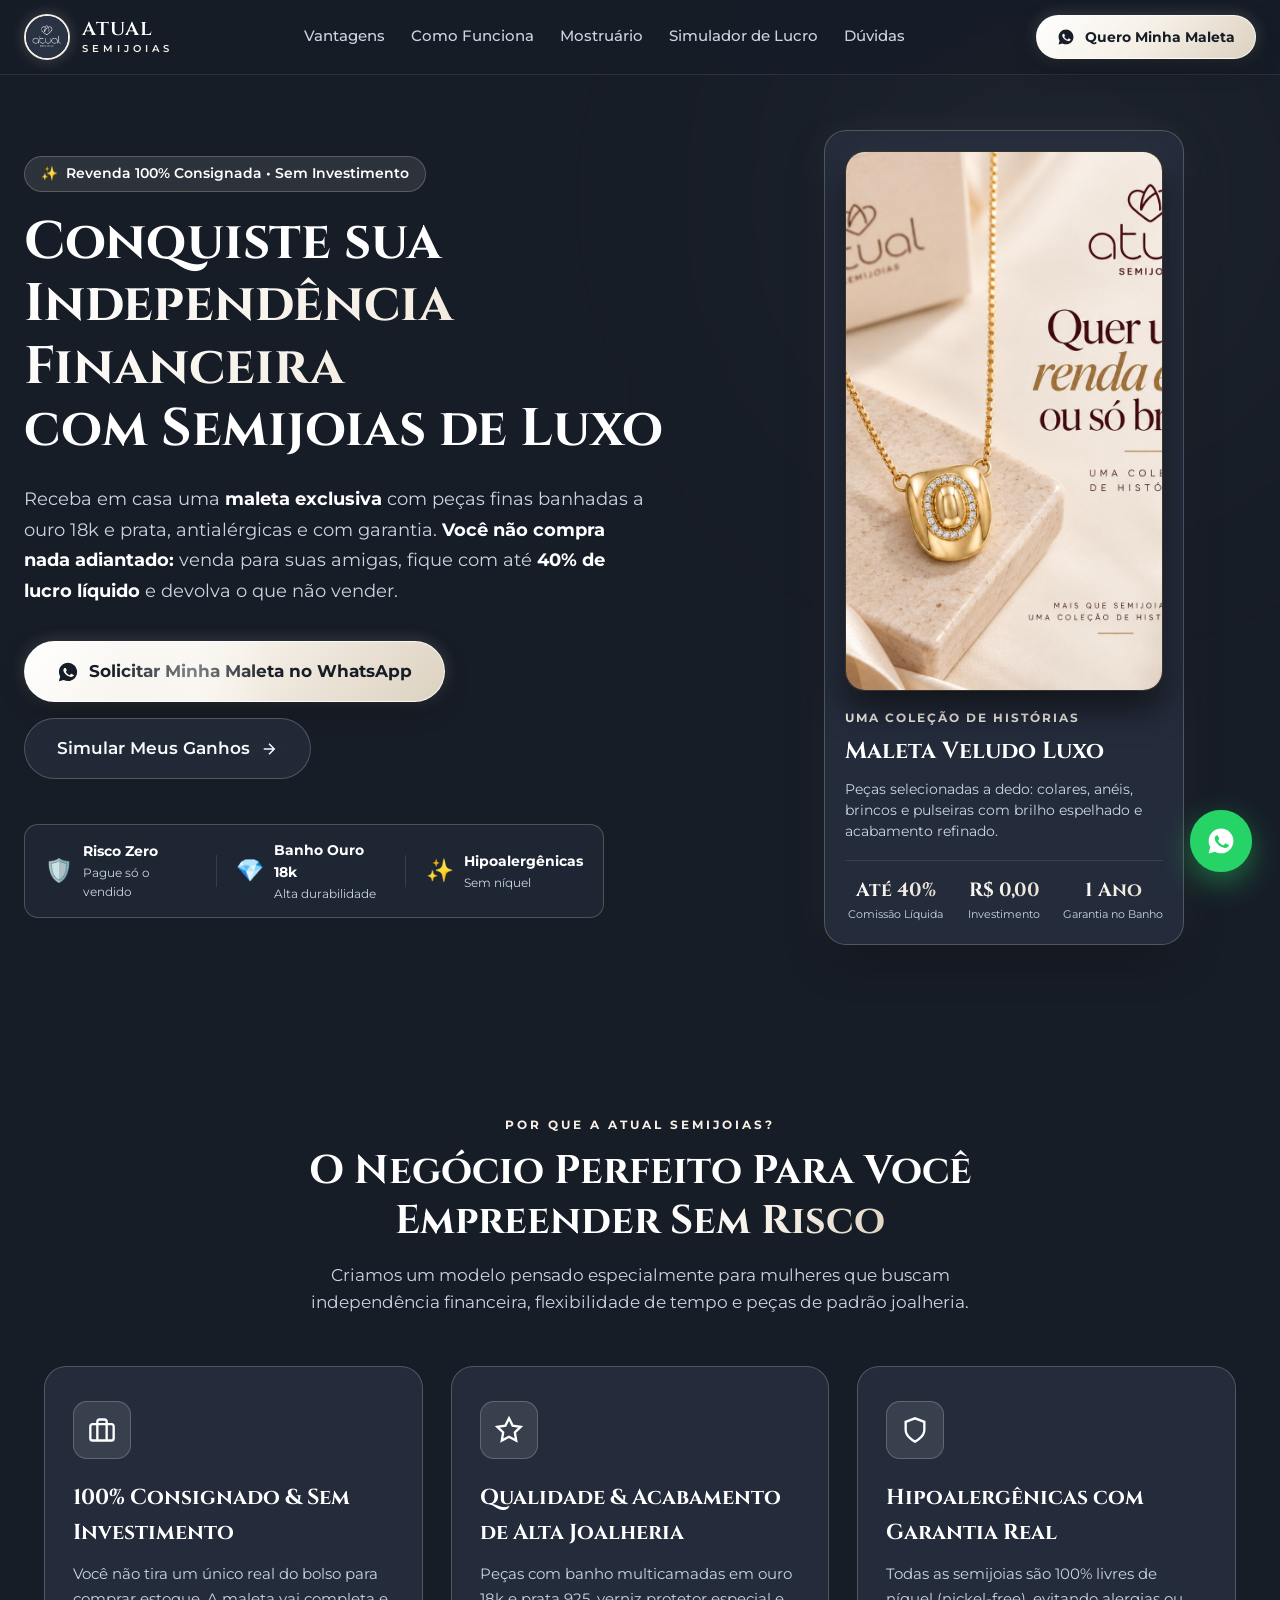
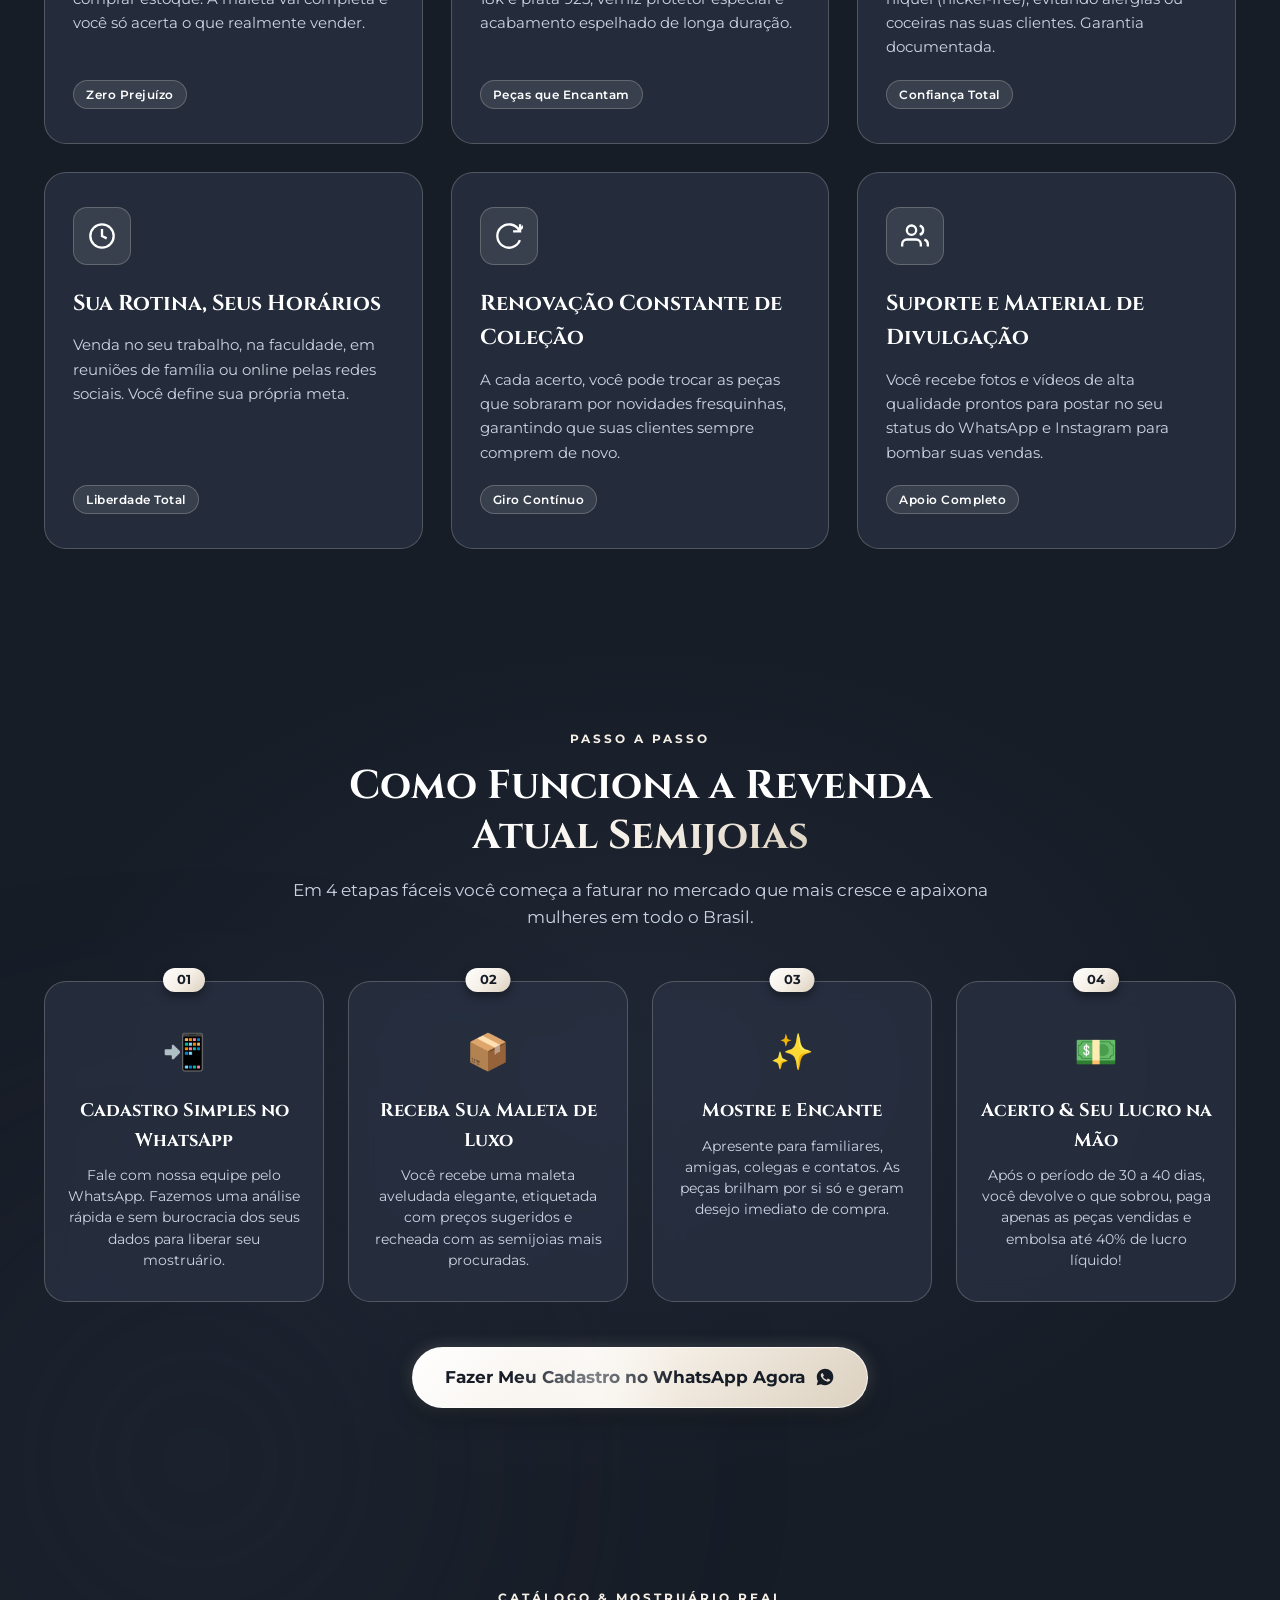
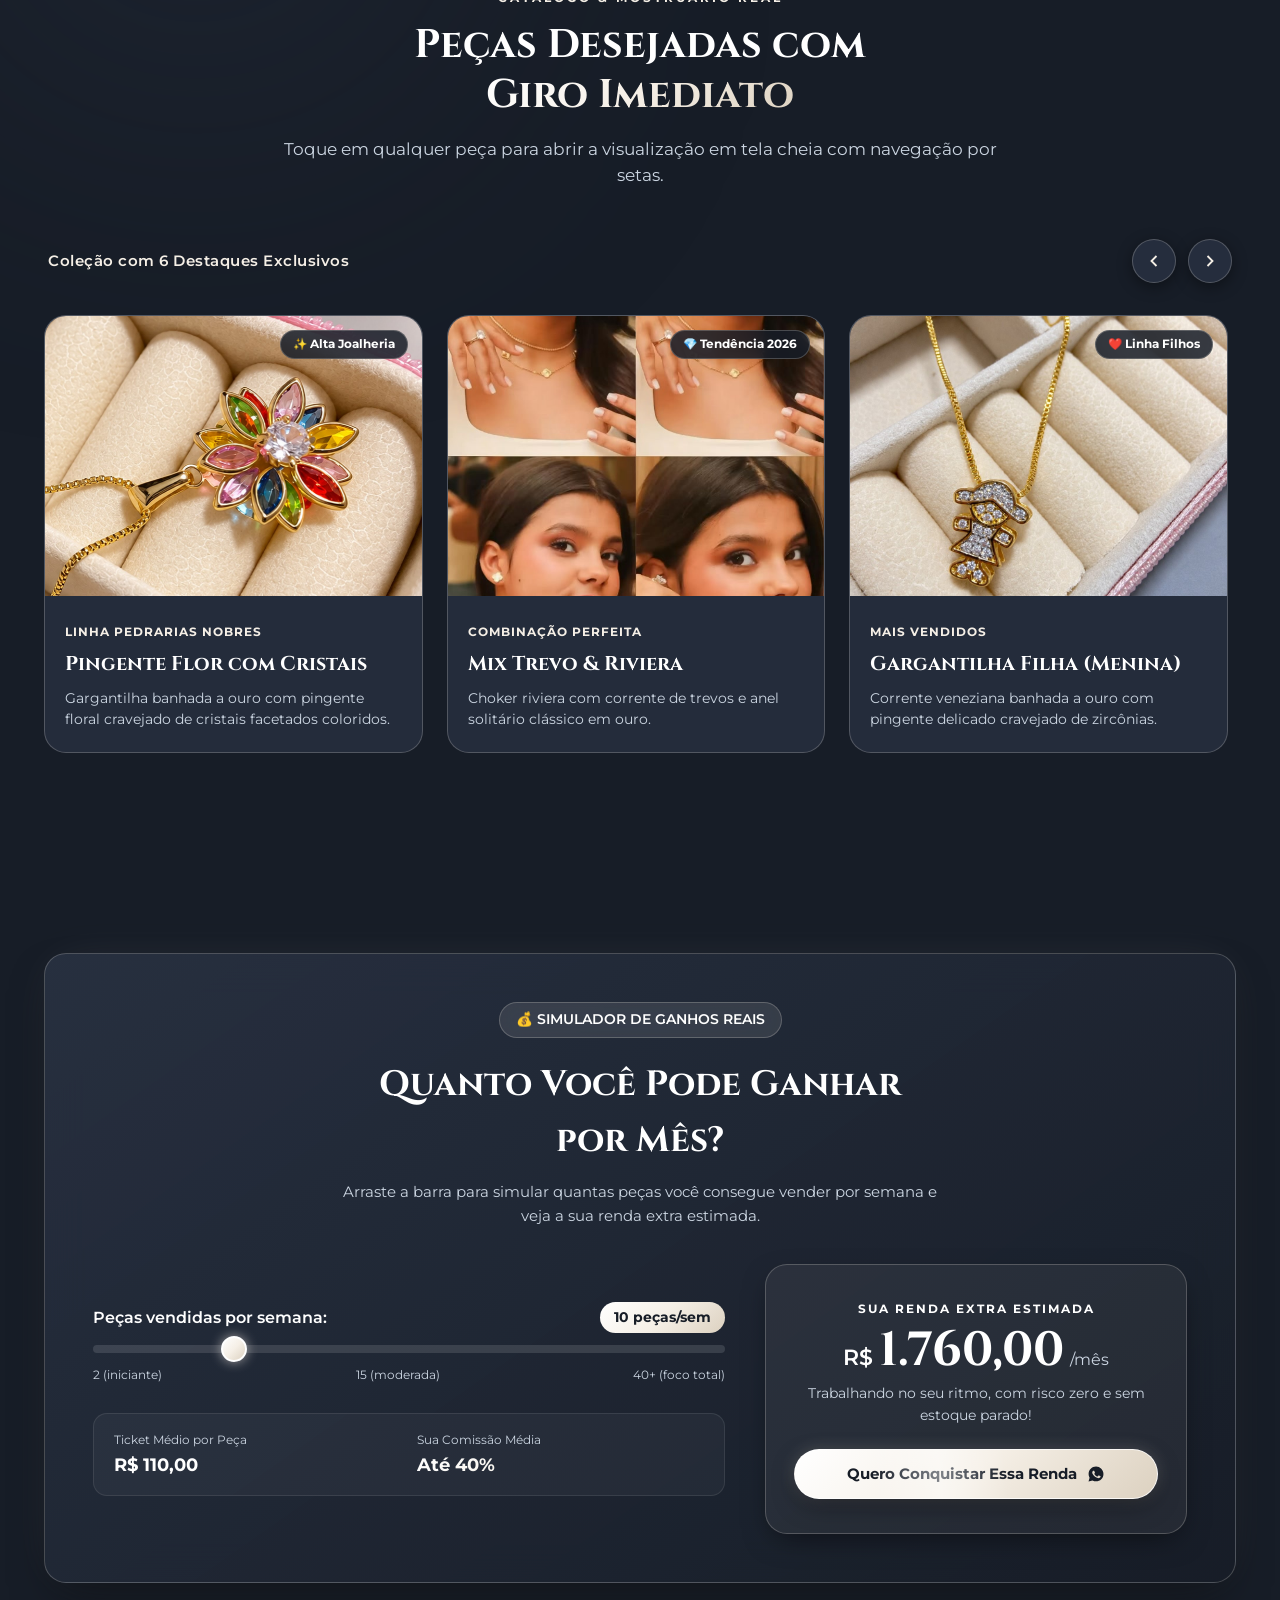
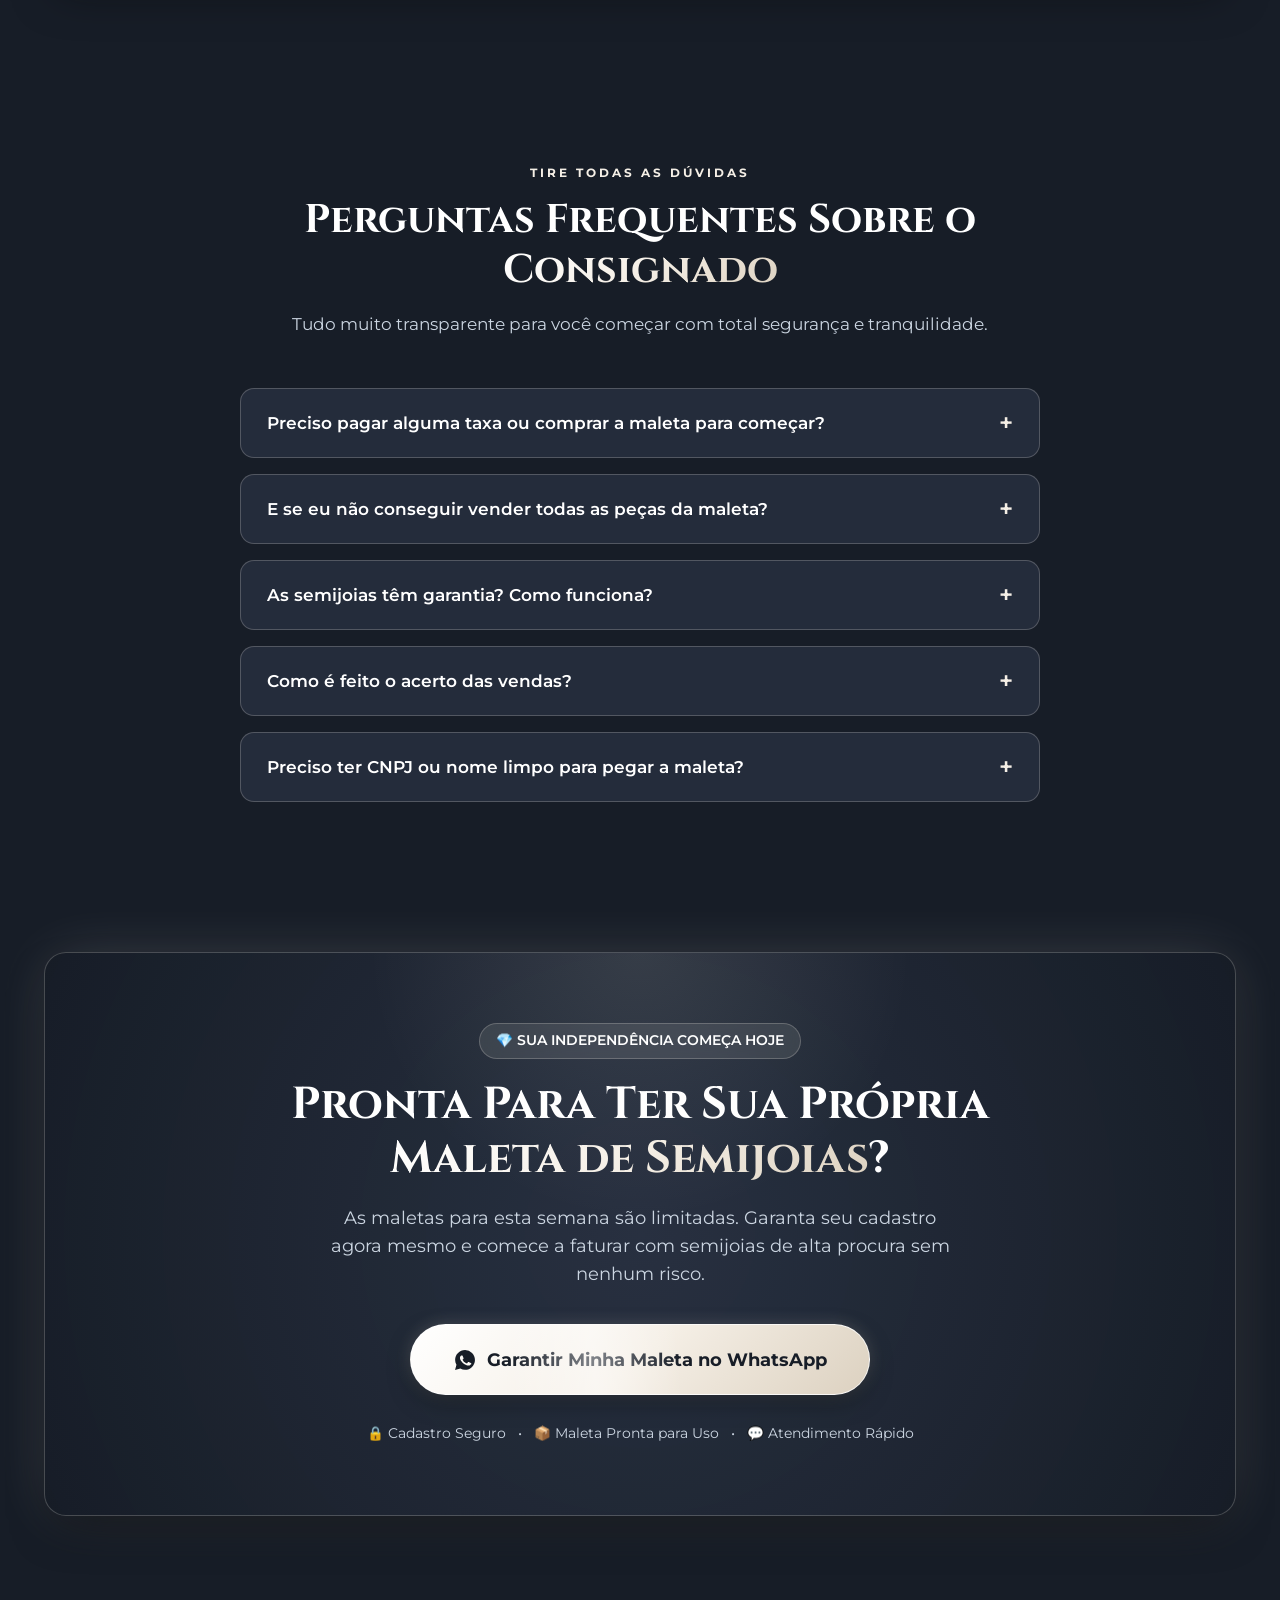
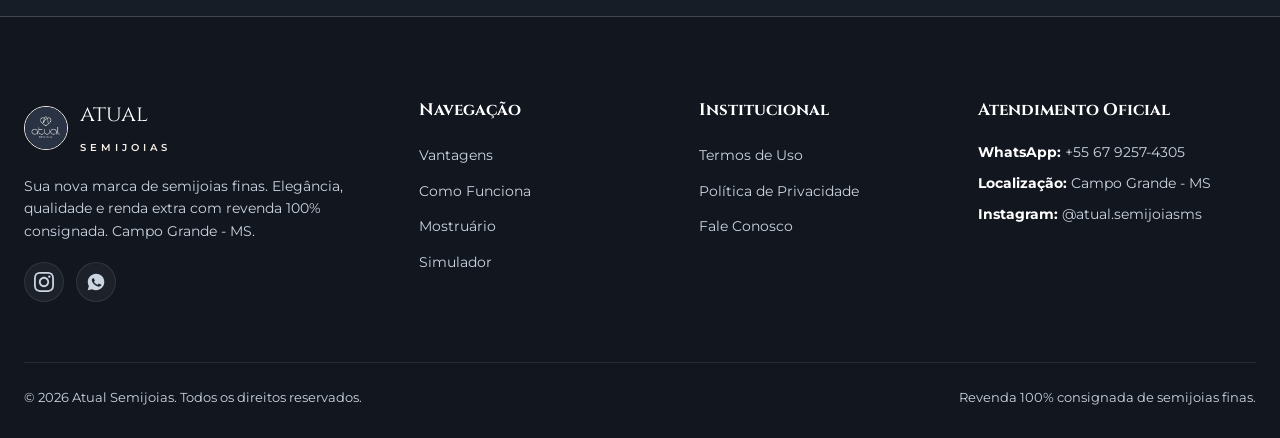
==== commit 6cebf36e: "Remocao das secoes de campanha e depoimentos, e correcao da navegacao por setas do catalogo" ====
--- a/index.html
+++ b/index.html
@@ -44,7 +44,6 @@
         <a href="#como-funciona" class="nav-item">Como Funciona</a>
         <a href="#vitrine" class="nav-item">Mostruário</a>
         <a href="#simulador" class="nav-item">Simulador de Lucro</a>
-        <a href="#depoimentos" class="nav-item">Depoimentos</a>
         <a href="#faq" class="nav-item">Dúvidas</a>
       </nav>
 
@@ -177,41 +176,6 @@
       </div>
     </section>
 
-    <!-- SECTION: CAMPAIGN FEATURE BANNERS (Real Images 7.jpg and 4.jpg) -->
-    <section class="campaign-banner-section">
-      <div class="section-header" data-reveal="fade-up">
-        <span class="section-tag">OPORTUNIDADE & BRILHO</span>
-        <h2 class="section-title">Mais que Semijoias, Uma Coleção de <span class="text-gold-gradient">Histórias</span></h2>
-      </div>
-
-      <div class="campaign-grid">
-        <!-- Banner 1: 7.jpg -->
-        <div class="campaign-box tilt-card" data-reveal="fade-up" data-delay="100">
-          <div class="campaign-image-wrap">
-            <img src="assets/images/7.jpg" alt="Vem ser uma revendedora Atual Semijoias" class="campaign-img" loading="lazy">
-          </div>
-          <div class="campaign-footer-cta">
-            <a href="https://wa.me/556792574305?text=Ol%C3%A1!%20Vi%20a%20campanha%20no%20site%20e%20quero%20ser%20uma%20revendedora%20da%20Atual%20Semijoias!" 
-               target="_blank" rel="noopener noreferrer" class="btn btn-gold btn-block">
-              <span>Quero ser uma Revendedora →</span>
-            </a>
-          </div>
-        </div>
-
-        <!-- Banner 2: 4.jpg -->
-        <div class="campaign-box tilt-card" data-reveal="fade-up" data-delay="200">
-          <div class="campaign-image-wrap">
-            <img src="assets/images/4.jpg" alt="Quer uma renda extra ou só brilhar? Atual Semijoias" class="campaign-img" loading="lazy">
-          </div>
-          <div class="campaign-footer-cta">
-            <a href="#vitrine" class="btn btn-glass btn-block">
-              <span>Conhecer a Coleção de Peças ↓</span>
-            </a>
-          </div>
-        </div>
-      </div>
-    </section>
-
     <!-- SECTION 2: VANTAGENS -->
     <section class="section-container" id="vantagens">
       <div class="section-header" data-reveal="fade-up">
@@ -562,85 +526,6 @@
       </div>
     </section>
 
-    <!-- SECTION 6: DEPOIMENTOS / PROVA SOCIAL -->
-    <section class="section-container" id="depoimentos">
-      <div class="section-header" data-reveal="fade-up">
-        <span class="section-tag">QUEM JÁ REVENDE APROVA</span>
-        <h2 class="section-title">Histórias Reais de <span class="text-gold-gradient">Mulheres que Empreendem</span></h2>
-        <p class="section-desc">Veja o relato de quem começou sem experiência e hoje tem sua renda extra garantida com as maletas da Atual Semijoias.</p>
-      </div>
-
-      <div class="testimonials-grid">
-        <div class="testimonial-card tilt-card" data-reveal="fade-up" data-delay="100">
-          <div class="t-top-row">
-            <div class="t-author-avatar">MS</div>
-            <div class="t-author-info">
-              <strong class="t-author-name">Mariana Souza</strong>
-              <span class="t-author-city">Campo Grande - MS</span>
-            </div>
-            <div class="t-stars">★★★★★</div>
-          </div>
-          <p class="t-quote">
-            "Eu morria de medo de investir dinheiro e ficar com peça encalhada. O modelo consignado da Atual foi a salvação! Minha primeira maleta voou em duas semanas entre as professoras da escola onde leciono."
-          </p>
-          <div class="t-footer-badge">
-            <span>✨ Revendedora há 7 meses</span>
-          </div>
-        </div>
-
-        <div class="testimonial-card tilt-card" data-reveal="fade-up" data-delay="200">
-          <div class="t-top-row">
-            <div class="t-author-avatar">CL</div>
-            <div class="t-author-info">
-              <strong class="t-author-name">Camila Lacerda</strong>
-              <span class="t-author-city">Dourados - MS</span>
-            </div>
-            <div class="t-stars">★★★★★</div>
-          </div>
-          <p class="t-quote">
-            "O brilho dessas peças é surreal, as zircônias parecem diamante de verdade! Nenhuma cliente minha reclamou de alergia e o suporte das meninas no WhatsApp é atencioso demais."
-          </p>
-          <div class="t-footer-badge">
-            <span>✨ Lucro de R$ 3.100 no último mês</span>
-          </div>
-        </div>
-
-        <div class="testimonial-card tilt-card" data-reveal="fade-up" data-delay="300">
-          <div class="t-top-row">
-            <div class="t-author-avatar">PB</div>
-            <div class="t-author-info">
-              <strong class="t-author-name">Patrícia Borges</strong>
-              <span class="t-author-city">Campo Grande - MS</span>
-            </div>
-            <div class="t-stars">★★★★★</div>
-          </div>
-          <p class="t-quote">
-            "Comecei pra pagar uma pós-graduação e hoje a revenda das semijoias se tornou minha principal fonte de renda. É maravilhoso trabalhar com beleza e autoestima feminina!"
-          </p>
-          <div class="t-footer-badge">
-            <span>✨ Maleta VIP Renovada</span>
-          </div>
-        </div>
-      </div>
-
-      <div class="instagram-banner" data-reveal="fade-up">
-        <div class="insta-left">
-          <div class="insta-icon">
-            <svg viewBox="0 0 24 24" width="32" height="32" fill="currentColor">
-              <path d="M12 2.163c3.204 0 3.584.012 4.85.07 3.252.148 4.771 1.691 4.919 4.919.058 1.265.069 1.645.069 4.849 0 3.205-.012 3.584-.069 4.849-.149 3.225-1.664 4.771-4.919 4.919-1.266.058-1.644.07-4.85.07-3.204 0-3.584-.012-4.849-.07-3.26-.149-4.771-1.699-4.919-4.92-.058-1.265-.07-1.644-.07-4.849 0-3.204.013-3.583.07-4.849.149-3.227 1.664-4.771 4.919-4.919 1.266-.057 1.645-.069 4.849-.069zm0-2.163c-3.259 0-3.667.014-4.947.072-4.358.2-6.78 2.618-6.98 6.98-.059 1.281-.073 1.689-.073 4.948 0 3.259.014 3.668.072 4.948.2 4.358 2.618 6.78 6.98 6.98 1.281.058 1.689.072 4.948.072 3.259 0 3.668-.014 4.948-.072 4.354-.2 6.782-2.618 6.979-6.98.059-1.28.073-1.689.073-4.948 0-3.259-.014-3.667-.072-4.947-.196-4.354-2.617-6.78-6.979-6.98-1.281-.059-1.69-.073-4.949-.073zm0 5.838c-3.403 0-6.162 2.759-6.162 6.162s2.759 6.163 6.162 6.163 6.162-2.759 6.162-6.163c0-3.403-2.759-6.162-6.162-6.162zm0 10.162c-2.209 0-4-1.79-4-4 0-2.209 1.791-4 4-4s4 1.791 4 4c0 2.21-1.791 4-4 4zm6.406-11.845c-.796 0-1.441.645-1.441 1.44s.645 1.44 1.441 1.44c.795 0 1.439-.645 1.439-1.44s-.644-1.44-1.439-1.44z"/>
-            </svg>
-          </div>
-          <div>
-            <h4 class="insta-handle">@atual.semijoiasms</h4>
-            <p class="insta-sub">Acompanhe fotos diárias das peças, bastidores e novidades em primeira mão.</p>
-          </div>
-        </div>
-        <a href="https://www.instagram.com/atual.semijoiasms/" target="_blank" rel="noopener noreferrer" class="btn btn-outline-gold">
-          <span>Ver Perfil Oficial</span>
-        </a>
-      </div>
-    </section>
-
     <!-- SECTION 7: FAQ -->
     <section class="section-container" id="faq">
       <div class="section-header" data-reveal="fade-up">
@@ -760,7 +645,6 @@
           <li><a href="#como-funciona">Como Funciona</a></li>
           <li><a href="#vitrine">Mostruário</a></li>
           <li><a href="#simulador">Simulador</a></li>
-          <li><a href="#depoimentos">Depoimentos</a></li>
         </ul>
       </div>
 
--- a/styles.css
+++ b/styles.css
@@ -477,11 +477,11 @@
 
 .showcase-card {
   width: 100%;
-  max-width: 440px;
+  max-width: 360px;
   background: var(--bg-card);
   border: 1px solid var(--border-gold);
   border-radius: var(--radius-lg);
-  padding: 24px;
+  padding: 20px;
   box-shadow: var(--shadow-card), 0 0 45px -10px rgba(245, 239, 230, 0.12);
   backdrop-filter: blur(20px);
   -webkit-backdrop-filter: blur(20px);
@@ -520,13 +520,14 @@
 .hero-video-box {
   position: relative;
   width: 100%;
-  height: 270px;
-  border-radius: var(--radius-md);
+  aspect-ratio: 9 / 16;
+  max-height: 540px;
+  border-radius: 20px;
   overflow: hidden;
   border: 1.5px solid var(--border-gold);
-  box-shadow: 0 10px 25px rgba(0, 0, 0, 0.6);
+  box-shadow: 0 15px 35px rgba(0, 0, 0, 0.65), 0 0 25px rgba(245, 239, 230, 0.08);
   background: #000000;
-  margin-bottom: 20px;
+  margin: 0 auto 18px;
 }
 
 .hero-collection-video {
@@ -1718,8 +1719,15 @@
     display: none;
   }
 
+  .showcase-card {
+    max-width: 310px;
+    margin: 0 auto;
+    padding: 16px;
+  }
+
   .hero-video-box {
-    height: 230px;
+    aspect-ratio: 9 / 16;
+    max-height: 480px;
   }
 
   .campaign-card {
@@ -1826,6 +1834,8 @@
 .catalog-carousel-container {
   overflow-x: auto;
   scroll-behavior: smooth;
+  scroll-snap-type: x mandatory;
+  -webkit-overflow-scrolling: touch;
   scrollbar-width: none;
   -ms-overflow-style: none;
   padding: 8px 4px 20px;
@@ -1844,6 +1854,7 @@
   flex: 0 0 calc((100% - 48px) / 3);
   min-width: 280px;
   cursor: pointer;
+  scroll-snap-align: start;
 }
 
 .cat-zoom-hint {
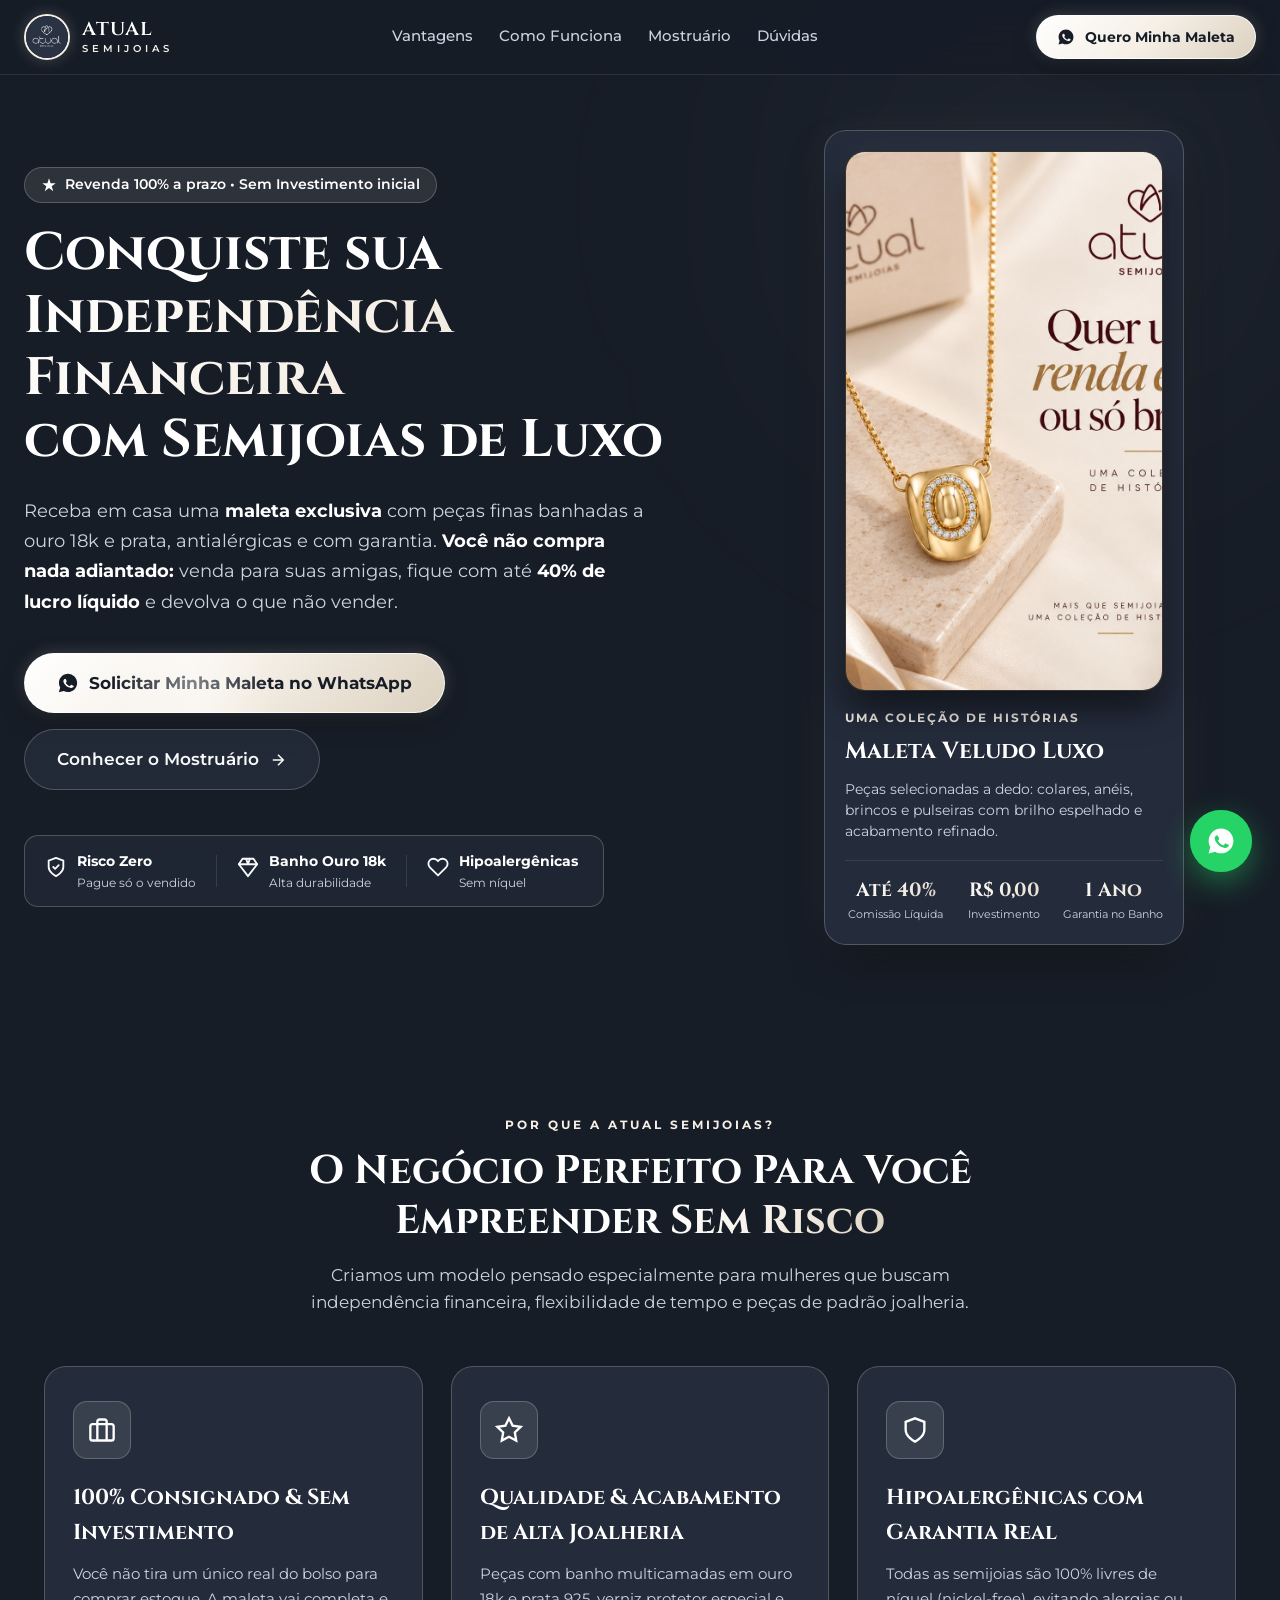
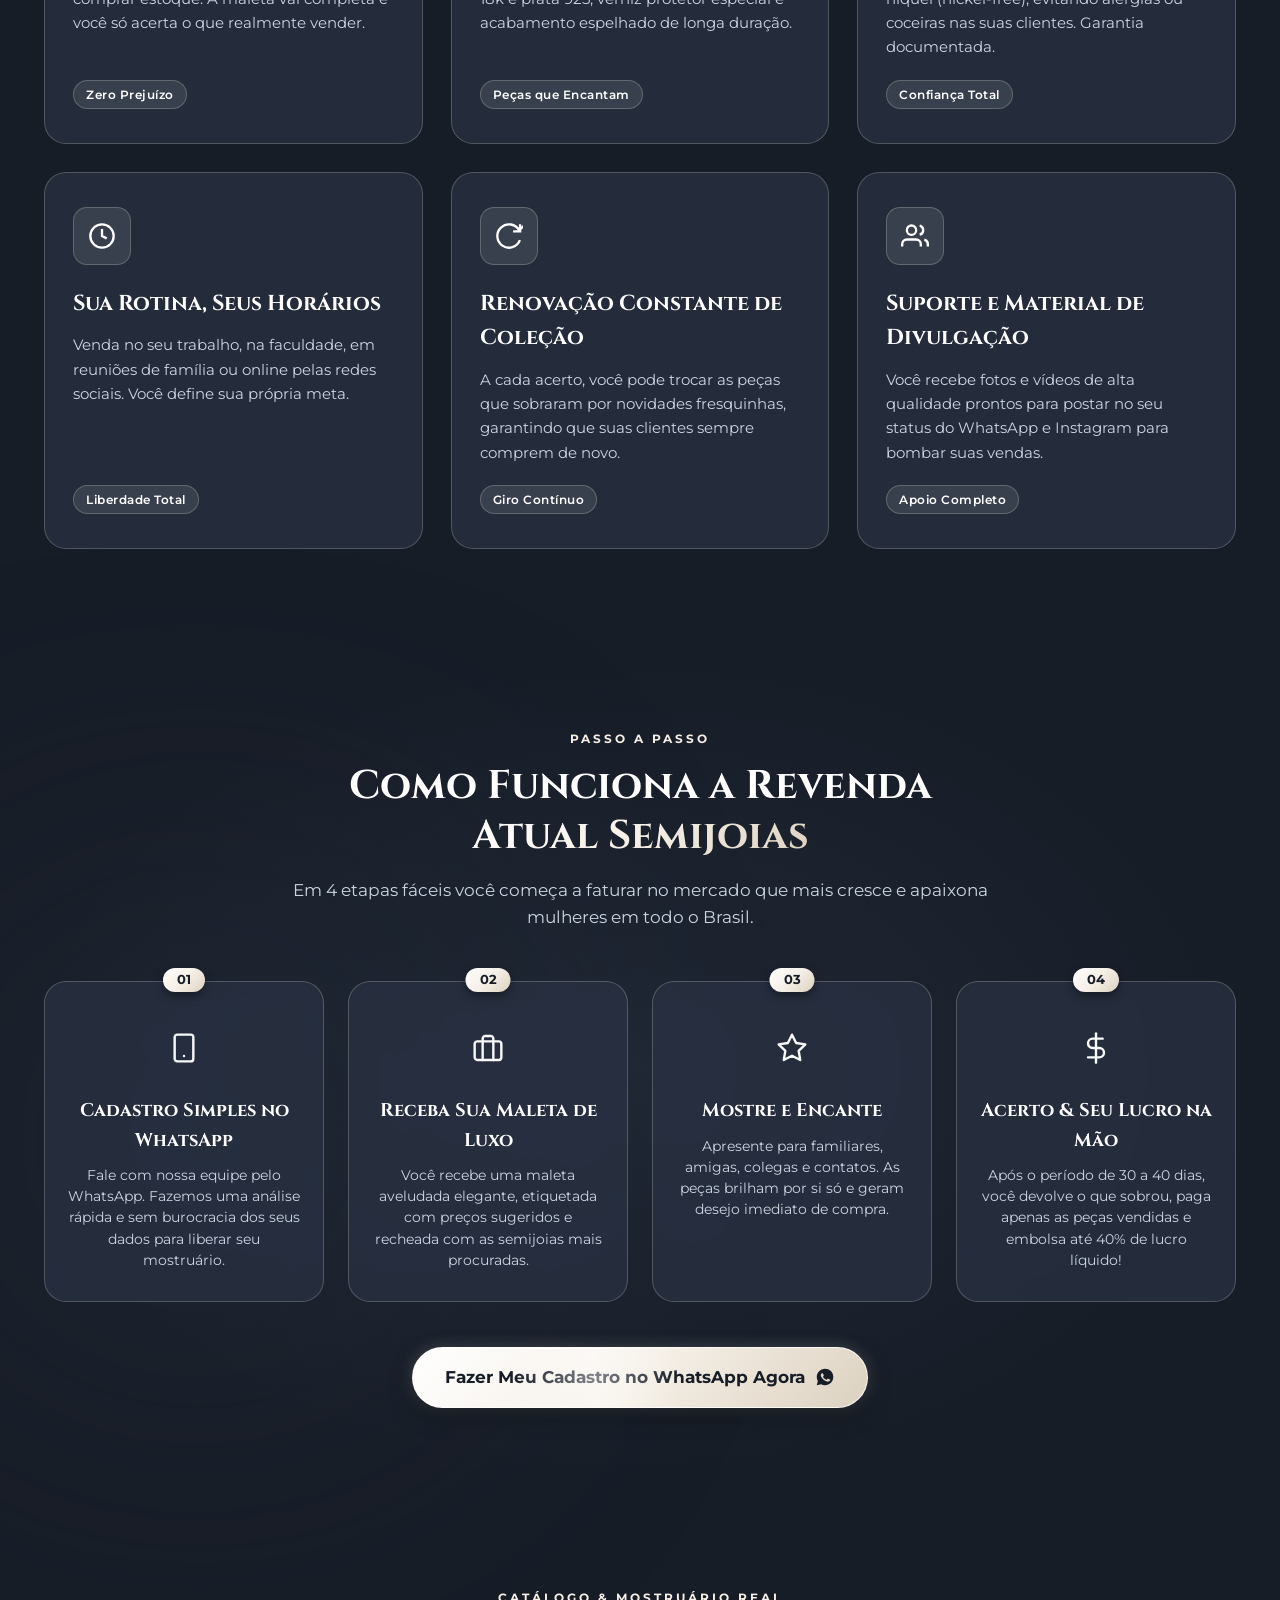
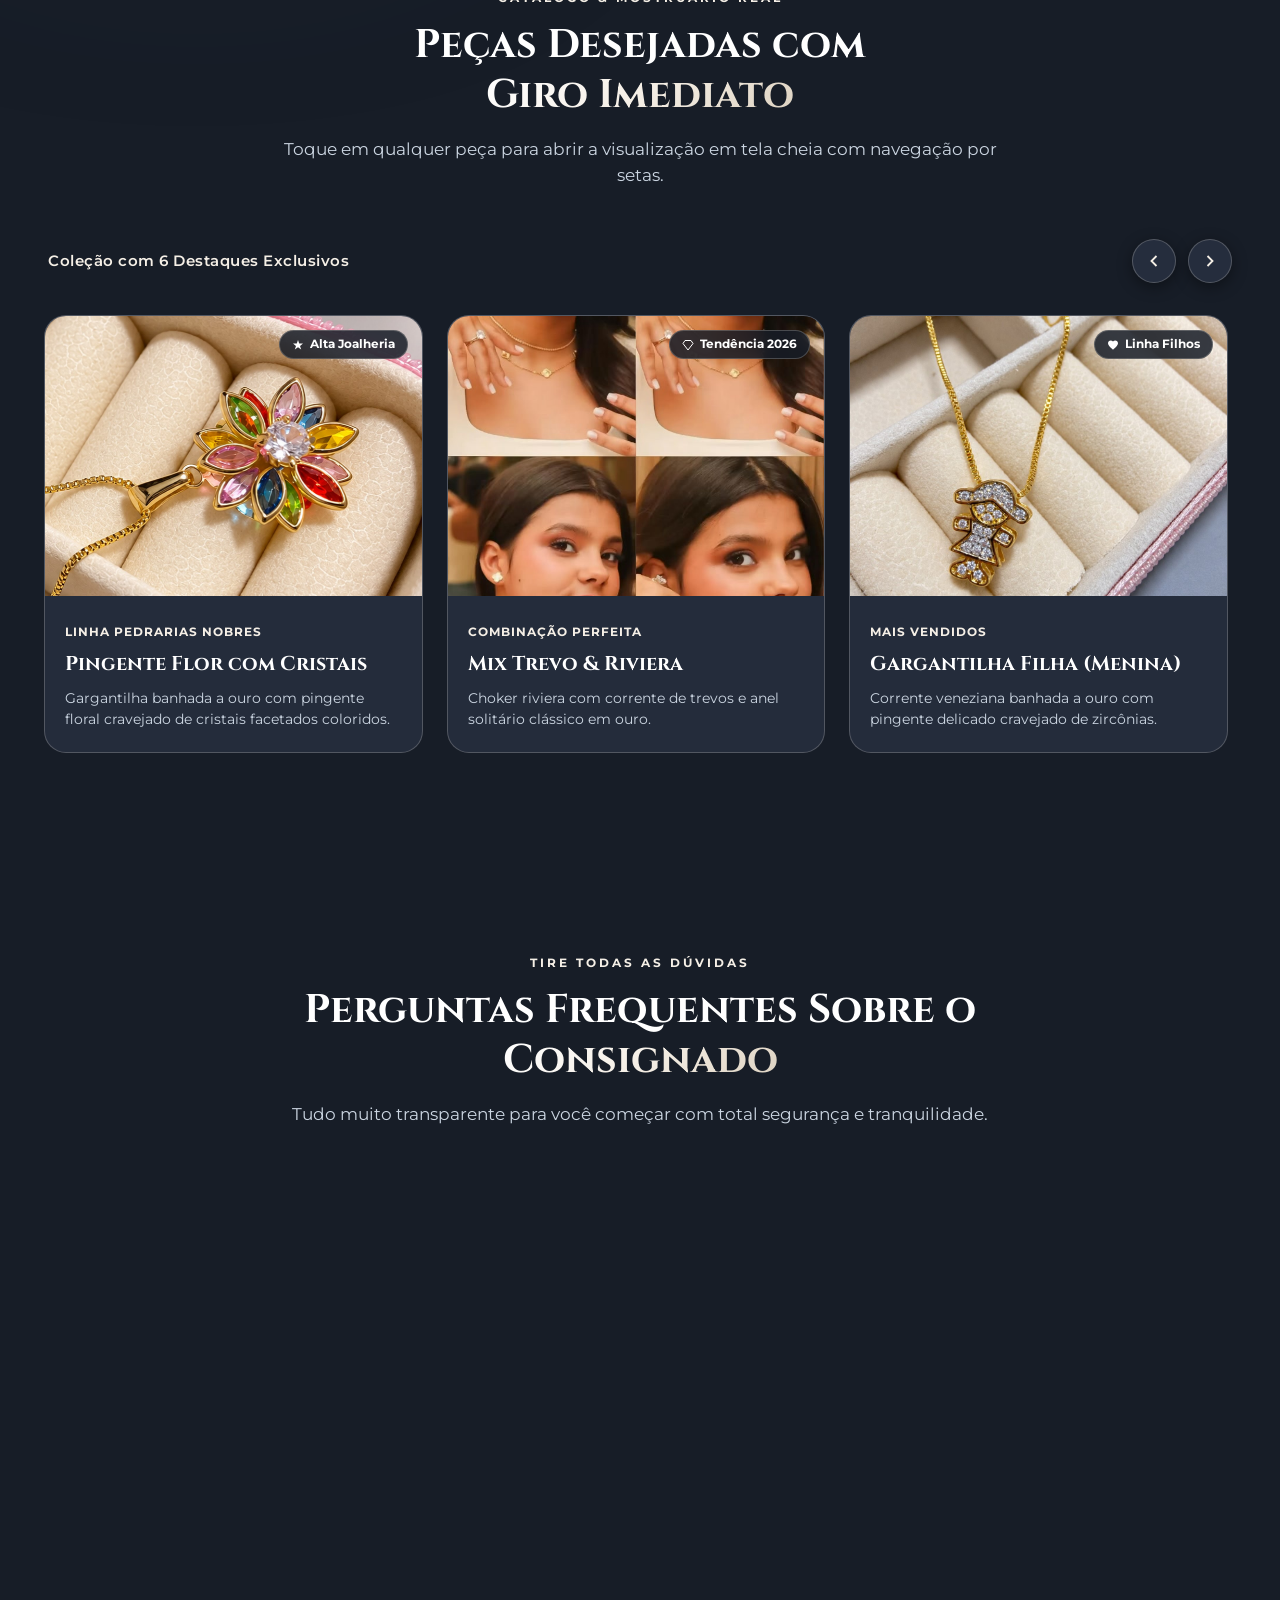
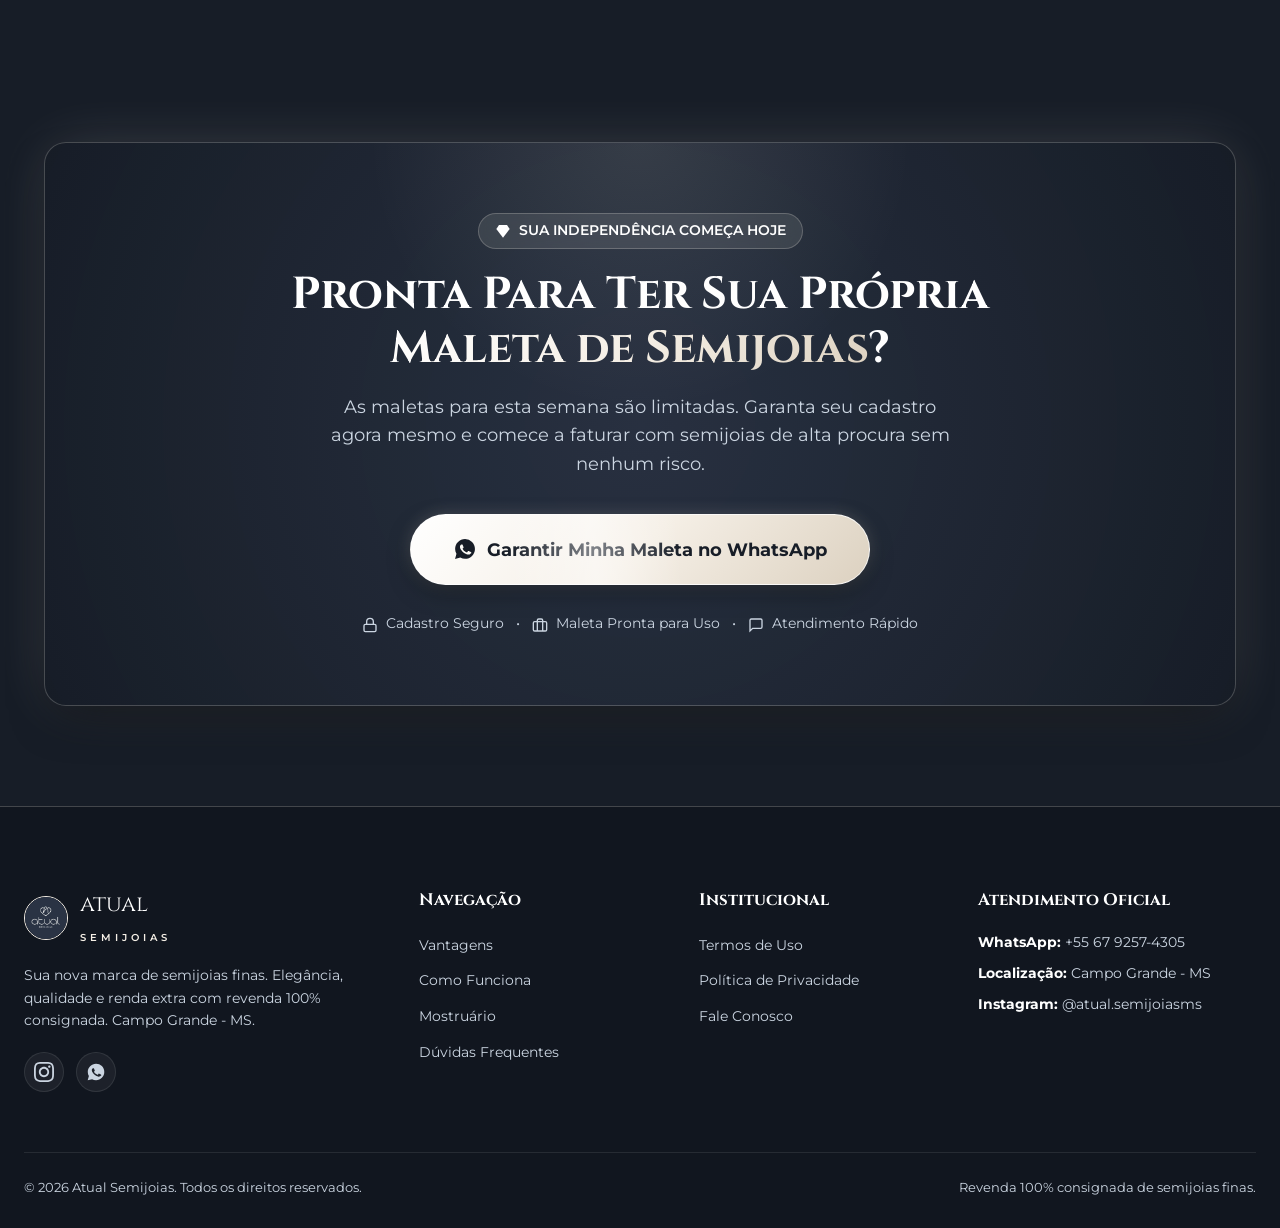
==== commit 00254e94: "refactor: remove profit calculator, replace all emojis with elegant SVGs, and fix mobile card and fo" ====
--- a/index.html
+++ b/index.html
@@ -43,7 +43,6 @@
         <a href="#vantagens" class="nav-item">Vantagens</a>
         <a href="#como-funciona" class="nav-item">Como Funciona</a>
         <a href="#vitrine" class="nav-item">Mostruário</a>
-        <a href="#simulador" class="nav-item">Simulador de Lucro</a>
         <a href="#faq" class="nav-item">Dúvidas</a>
       </nav>
 
@@ -72,8 +71,10 @@
         
         <div class="hero-content">
           <div class="badge-pill" data-reveal="fade-up">
-            <span class="sparkle-icon">✨</span>
-            <span>Revenda 100% Consignada • Sem Investimento</span>
+            <svg class="pill-svg-icon" viewBox="0 0 24 24" width="16" height="16" fill="currentColor">
+              <path d="M12 2l2.4 7.2h7.6l-6 4.8 2.4 7.2-6.4-4.8-6.4 4.8 2.4-7.2-6-4.8h7.6z"/>
+            </svg>
+            <span>Revenda 100% a prazo • Sem Investimento inicial</span>
           </div>
 
           <h1 class="hero-title" data-reveal="fade-up" data-delay="100">
@@ -95,8 +96,8 @@
               <span>Solicitar Minha Maleta no WhatsApp</span>
             </a>
 
-            <a href="#simulador" class="btn btn-glass btn-lg">
-              <span>Simular Meus Ganhos</span>
+            <a href="#vitrine" class="btn btn-glass btn-lg">
+              <span>Conhecer o Mostruário</span>
               <svg width="18" height="18" viewBox="0 0 24 24" fill="none" stroke="currentColor" stroke-width="2">
                 <path d="M5 12h14M12 5l7 7-7 7"/>
               </svg>
@@ -106,7 +107,12 @@
           <!-- Trust Badges Row -->
           <div class="hero-trust-row" data-reveal="fade-up" data-delay="400">
             <div class="trust-item">
-              <span class="trust-icon">🛡️</span>
+              <span class="trust-icon">
+                <svg viewBox="0 0 24 24" width="22" height="22" fill="none" stroke="currentColor" stroke-width="2" stroke-linecap="round" stroke-linejoin="round">
+                  <path d="M12 22s8-4 8-10V5l-8-3-8 3v7c0 6 8 10 8 10z"/>
+                  <path d="M9 12l2 2 4-4"/>
+                </svg>
+              </span>
               <div class="trust-info">
                 <strong>Risco Zero</strong>
                 <span>Pague só o vendido</span>
@@ -114,7 +120,13 @@
             </div>
             <div class="trust-divider"></div>
             <div class="trust-item">
-              <span class="trust-icon">💎</span>
+              <span class="trust-icon">
+                <svg viewBox="0 0 24 24" width="22" height="22" fill="none" stroke="currentColor" stroke-width="2" stroke-linecap="round" stroke-linejoin="round">
+                  <polygon points="6 3 18 3 22 9 12 22 2 9 6 3"/>
+                  <line x1="2" y1="9" x2="22" y2="9"/>
+                  <polyline points="10 3 12 9 14 3"/>
+                </svg>
+              </span>
               <div class="trust-info">
                 <strong>Banho Ouro 18k</strong>
                 <span>Alta durabilidade</span>
@@ -122,7 +134,11 @@
             </div>
             <div class="trust-divider"></div>
             <div class="trust-item">
-              <span class="trust-icon">✨</span>
+              <span class="trust-icon">
+                <svg viewBox="0 0 24 24" width="22" height="22" fill="none" stroke="currentColor" stroke-width="2" stroke-linecap="round" stroke-linejoin="round">
+                  <path d="M20.84 4.61a5.5 5.5 0 0 0-7.78 0L12 5.67l-1.06-1.06a5.5 5.5 0 0 0-7.78 7.78l1.06 1.06L12 21.23l7.78-7.78 1.06-1.06a5.5 5.5 0 0 0 0-7.78z"/>
+                </svg>
+              </span>
               <div class="trust-info">
                 <strong>Hipoalergênicas</strong>
                 <span>Sem níquel</span>
@@ -269,28 +285,47 @@
       <div class="steps-flow">
         <div class="step-card" data-reveal="fade-up" data-delay="100">
           <div class="step-number-pill">01</div>
-          <div class="step-icon">📲</div>
+          <div class="step-icon">
+            <svg viewBox="0 0 24 24" width="32" height="32" fill="none" stroke="currentColor" stroke-width="1.8" stroke-linecap="round" stroke-linejoin="round">
+              <rect x="5" y="2" width="14" height="20" rx="2" ry="2"/>
+              <line x1="12" y1="18" x2="12.01" y2="18"/>
+            </svg>
+          </div>
           <h3 class="step-title">Cadastro Simples no WhatsApp</h3>
           <p class="step-desc">Fale com nossa equipe pelo WhatsApp. Fazemos uma análise rápida e sem burocracia dos seus dados para liberar seu mostruário.</p>
         </div>
 
         <div class="step-card" data-reveal="fade-up" data-delay="200">
           <div class="step-number-pill">02</div>
-          <div class="step-icon">📦</div>
+          <div class="step-icon">
+            <svg viewBox="0 0 24 24" width="32" height="32" fill="none" stroke="currentColor" stroke-width="1.8" stroke-linecap="round" stroke-linejoin="round">
+              <rect x="2" y="7" width="20" height="14" rx="2" ry="2"/>
+              <path d="M16 21V5a2 2 0 0 0-2-2h-4a2 2 0 0 0-2 2v16"/>
+            </svg>
+          </div>
           <h3 class="step-title">Receba Sua Maleta de Luxo</h3>
           <p class="step-desc">Você recebe uma maleta aveludada elegante, etiquetada com preços sugeridos e recheada com as semijoias mais procuradas.</p>
         </div>
 
         <div class="step-card" data-reveal="fade-up" data-delay="300">
           <div class="step-number-pill">03</div>
-          <div class="step-icon">✨</div>
+          <div class="step-icon">
+            <svg viewBox="0 0 24 24" width="32" height="32" fill="none" stroke="currentColor" stroke-width="1.8" stroke-linecap="round" stroke-linejoin="round">
+              <polygon points="12 2 15.09 8.26 22 9.27 17 14.14 18.18 21.02 12 17.77 5.82 21.02 7 14.14 2 9.27 8.91 8.26 12 2"/>
+            </svg>
+          </div>
           <h3 class="step-title">Mostre e Encante</h3>
           <p class="step-desc">Apresente para familiares, amigas, colegas e contatos. As peças brilham por si só e geram desejo imediato de compra.</p>
         </div>
 
         <div class="step-card" data-reveal="fade-up" data-delay="400">
           <div class="step-number-pill">04</div>
-          <div class="step-icon">💵</div>
+          <div class="step-icon">
+            <svg viewBox="0 0 24 24" width="32" height="32" fill="none" stroke="currentColor" stroke-width="1.8" stroke-linecap="round" stroke-linejoin="round">
+              <line x1="12" y1="1" x2="12" y2="23"/>
+              <path d="M17 5H9.5a3.5 3.5 0 0 0 0 7h5a3.5 3.5 0 0 1 0 7H6"/>
+            </svg>
+          </div>
           <h3 class="step-title">Acerto & Seu Lucro na Mão</h3>
           <p class="step-desc">Após o período de 30 a 40 dias, você devolve o que sobrou, paga apenas as peças vendidas e embolsa até 40% de lucro líquido!</p>
         </div>
@@ -340,8 +375,21 @@
           <div class="catalog-card catalog-slide" data-index="0" data-title="Pingente Flor com Cristais" data-badge="Linha Pedrarias Nobres" data-desc="Gargantilha banhada a ouro com pingente floral cravejado de cristais facetados coloridos e zircônia central." data-img="assets/images/1.jpg">
             <div class="cat-image-box">
               <img src="assets/images/1.jpg" alt="Pingente Flor Cristais Coloridos Cravejados" class="cat-real-img" loading="lazy">
-              <span class="cat-image-badge">✨ Alta Joalheria</span>
-              <div class="cat-zoom-hint">🔍 Toque para ampliar</div>
+              <span class="cat-image-badge">
+                <svg viewBox="0 0 24 24" width="12" height="12" fill="currentColor">
+                  <path d="M12 2l2.4 7.2h7.6l-6 4.8 2.4 7.2-6.4-4.8-6.4 4.8 2.4-7.2-6-4.8h7.6z"/>
+                </svg>
+                Alta Joalheria
+              </span>
+              <div class="cat-zoom-hint">
+                <svg viewBox="0 0 24 24" width="12" height="12" fill="none" stroke="currentColor" stroke-width="2">
+                  <circle cx="11" cy="11" r="8"/>
+                  <line x1="21" y1="21" x2="16.65" y2="16.65"/>
+                  <line x1="11" y1="8" x2="11" y2="14"/>
+                  <line x1="8" y1="11" x2="14" y2="11"/>
+                </svg>
+                Toque para ampliar
+              </div>
             </div>
             <div class="cat-content">
               <div>
@@ -356,8 +404,21 @@
           <div class="catalog-card catalog-slide" data-index="1" data-title="Mix Trevo & Riviera" data-badge="Combinação Perfeita" data-desc="Choker riviera com corrente de trevos e anel solitário clássico. Peças que compõem o visual ideal para qualquer ocasião." data-img="assets/images/2.jpg">
             <div class="cat-image-box">
               <img src="assets/images/2.jpg" alt="Coleção Trevos e Solitários" class="cat-real-img" loading="lazy">
-              <span class="cat-image-badge">💎 Tendência 2026</span>
-              <div class="cat-zoom-hint">🔍 Toque para ampliar</div>
+              <span class="cat-image-badge">
+                <svg viewBox="0 0 24 24" width="12" height="12" fill="none" stroke="currentColor" stroke-width="2">
+                  <polygon points="6 3 18 3 22 9 12 22 2 9 6 3"/>
+                </svg>
+                Tendência 2026
+              </span>
+              <div class="cat-zoom-hint">
+                <svg viewBox="0 0 24 24" width="12" height="12" fill="none" stroke="currentColor" stroke-width="2">
+                  <circle cx="11" cy="11" r="8"/>
+                  <line x1="21" y1="21" x2="16.65" y2="16.65"/>
+                  <line x1="11" y1="8" x2="11" y2="14"/>
+                  <line x1="8" y1="11" x2="14" y2="11"/>
+                </svg>
+                Toque para ampliar
+              </div>
             </div>
             <div class="cat-content">
               <div>
@@ -372,8 +433,21 @@
           <div class="catalog-card catalog-slide" data-index="2" data-title="Gargantilha Filha (Menina)" data-badge="Linha Filhos" data-desc="Corrente veneziana banhada a ouro com pingente delicado de menina cravejado com micro-zircônias brilhantes." data-img="assets/images/3.jpg">
             <div class="cat-image-box">
               <img src="assets/images/3.jpg" alt="Colar Pingente Menina Cravejado de Zircônias" class="cat-real-img" loading="lazy">
-              <span class="cat-image-badge">❤️ Linha Filhos</span>
-              <div class="cat-zoom-hint">🔍 Toque para ampliar</div>
+              <span class="cat-image-badge">
+                <svg viewBox="0 0 24 24" width="12" height="12" fill="currentColor">
+                  <path d="M12 21.35l-1.45-1.32C5.4 15.36 2 12.28 2 8.5 2 5.42 4.42 3 7.5 3c1.74 0 3.41.81 4.5 2.09C13.09 3.81 14.76 3 16.5 3 19.58 3 22 5.42 22 8.5c0 3.78-3.4 6.86-8.55 11.54L12 21.35z"/>
+                </svg>
+                Linha Filhos
+              </span>
+              <div class="cat-zoom-hint">
+                <svg viewBox="0 0 24 24" width="12" height="12" fill="none" stroke="currentColor" stroke-width="2">
+                  <circle cx="11" cy="11" r="8"/>
+                  <line x1="21" y1="21" x2="16.65" y2="16.65"/>
+                  <line x1="11" y1="8" x2="11" y2="14"/>
+                  <line x1="8" y1="11" x2="14" y2="11"/>
+                </svg>
+                Toque para ampliar
+              </div>
             </div>
             <div class="cat-content">
               <div>
@@ -388,8 +462,21 @@
           <div class="catalog-card catalog-slide" data-index="3" data-title="Gargantilha Filho (Menino)" data-badge="Linha Filhos" data-desc="Pingente de menino cravejado em pedrarias lapidadas, perfeito para mães apaixonadas. Alto giro de vendas." data-img="assets/images/6.jpg">
             <div class="cat-image-box">
               <img src="assets/images/6.jpg" alt="Colar Pingente Menino Cravejado de Zircônias" class="cat-real-img" loading="lazy">
-              <span class="cat-image-badge">💙 Linha Filhos</span>
-              <div class="cat-zoom-hint">🔍 Toque para ampliar</div>
+              <span class="cat-image-badge">
+                <svg viewBox="0 0 24 24" width="12" height="12" fill="currentColor">
+                  <path d="M12 21.35l-1.45-1.32C5.4 15.36 2 12.28 2 8.5 2 5.42 4.42 3 7.5 3c1.74 0 3.41.81 4.5 2.09C13.09 3.81 14.76 3 16.5 3 19.58 3 22 5.42 22 8.5c0 3.78-3.4 6.86-8.55 11.54L12 21.35z"/>
+                </svg>
+                Linha Filhos
+              </span>
+              <div class="cat-zoom-hint">
+                <svg viewBox="0 0 24 24" width="12" height="12" fill="none" stroke="currentColor" stroke-width="2">
+                  <circle cx="11" cy="11" r="8"/>
+                  <line x1="21" y1="21" x2="16.65" y2="16.65"/>
+                  <line x1="11" y1="8" x2="11" y2="14"/>
+                  <line x1="8" y1="11" x2="14" y2="11"/>
+                </svg>
+                Toque para ampliar
+              </div>
             </div>
             <div class="cat-content">
               <div>
@@ -404,8 +491,21 @@
           <div class="catalog-card catalog-slide" data-index="4" data-title="Anel Pavé & Brinco Gota" data-badge="Linha Glamour" data-desc="Anel regulável anatômico com pavê de zircônias, brinco gota espelhada e bracelete com elos encorpados." data-img="assets/images/5.jpg">
             <div class="cat-image-box">
               <img src="assets/images/5.jpg" alt="Anéis cravejados, brincos gota e pulseiras em ouro" class="cat-real-img" loading="lazy">
-              <span class="cat-image-badge">👑 Linha Glamour</span>
-              <div class="cat-zoom-hint">🔍 Toque para ampliar</div>
+              <span class="cat-image-badge">
+                <svg viewBox="0 0 24 24" width="12" height="12" fill="currentColor">
+                  <path d="M5 16L3 5l5.5 5L12 4l3.5 6L21 5l-2 11H5zm14 3c0 .6-.4 1-1 1H6c-.6 0-1-.4-1-1v-1h14v1z"/>
+                </svg>
+                Linha Glamour
+              </span>
+              <div class="cat-zoom-hint">
+                <svg viewBox="0 0 24 24" width="12" height="12" fill="none" stroke="currentColor" stroke-width="2">
+                  <circle cx="11" cy="11" r="8"/>
+                  <line x1="21" y1="21" x2="16.65" y2="16.65"/>
+                  <line x1="11" y1="8" x2="11" y2="14"/>
+                  <line x1="8" y1="11" x2="14" y2="11"/>
+                </svg>
+                Toque para ampliar
+              </div>
             </div>
             <div class="cat-content">
               <div>
@@ -420,8 +520,25 @@
           <div class="catalog-card catalog-slide" data-index="5" data-title="Embalagem e Fita Personalizada" data-badge="Experiência Completa" data-desc="Cada peça acompanha o padrão de embalagem, tags de garantia e fita personalizada que valorizam ainda mais a sua revenda." data-img="assets/images/7.jpg">
             <div class="cat-image-box">
               <img src="assets/images/7.jpg" alt="Caixa e fita personalizada da Atual Semijoias" class="cat-real-img" loading="lazy">
-              <span class="cat-image-badge">🎁 Embalagem Luxo</span>
-              <div class="cat-zoom-hint">🔍 Toque para ampliar</div>
+              <span class="cat-image-badge">
+                <svg viewBox="0 0 24 24" width="12" height="12" fill="none" stroke="currentColor" stroke-width="2">
+                  <polyline points="20 12 20 22 4 22 4 12"/>
+                  <rect x="2" y="7" width="20" height="5"/>
+                  <line x1="12" y1="22" x2="12" y2="7"/>
+                  <path d="M12 7H7.5a2.5 2.5 0 0 1 0-5C11 2 12 7 12 7z"/>
+                  <path d="M12 7h4.5a2.5 2.5 0 0 0 0-5C13 2 12 7 12 7z"/>
+                </svg>
+                Embalagem Luxo
+              </span>
+              <div class="cat-zoom-hint">
+                <svg viewBox="0 0 24 24" width="12" height="12" fill="none" stroke="currentColor" stroke-width="2">
+                  <circle cx="11" cy="11" r="8"/>
+                  <line x1="21" y1="21" x2="16.65" y2="16.65"/>
+                  <line x1="11" y1="8" x2="11" y2="14"/>
+                  <line x1="8" y1="11" x2="14" y2="11"/>
+                </svg>
+                Toque para ampliar
+              </div>
             </div>
             <div class="cat-content">
               <div>
@@ -469,62 +586,7 @@
       </div>
     </div>
 
-    <!-- SECTION 5: SIMULADOR DE LUCRO INTERATIVO -->
-    <section class="section-container" id="simulador">
-      <div class="calculator-wrapper tilt-card" data-reveal="fade-up">
-        <div class="calc-header">
-          <span class="badge-pill">💰 SIMULADOR DE GANHOS REAIS</span>
-          <h2 class="calc-title">Quanto Você Pode Ganhar por Mês?</h2>
-          <p class="calc-desc">Arraste a barra para simular quantas peças você consegue vender por semana e veja a sua renda extra estimada.</p>
-        </div>
-
-        <div class="calc-body">
-          <div class="calc-controls">
-            <div class="slider-group">
-              <div class="slider-label-row">
-                <label for="piecesSlider">Peças vendidas por semana:</label>
-                <span class="slider-value-badge" id="sliderValDisplay">10 peças/sem</span>
-              </div>
-              <input type="range" id="piecesSlider" min="2" max="40" value="10" step="1" class="custom-slider">
-              <div class="slider-marks">
-                <span>2 (iniciante)</span>
-                <span>15 (moderada)</span>
-                <span>40+ (foco total)</span>
-              </div>
-            </div>
-
-            <div class="ticket-info">
-              <div class="ticket-item">
-                <span class="t-label">Ticket Médio por Peça</span>
-                <span class="t-value">R$ 110,00</span>
-              </div>
-              <div class="ticket-item">
-                <span class="t-label">Sua Comissão Média</span>
-                <span class="t-value text-gold-gradient">Até 40%</span>
-              </div>
-            </div>
-          </div>
-
-          <div class="calc-result-box">
-            <div class="res-tag">SUA RENDA EXTRA ESTIMADA</div>
-            <div class="res-price-row">
-              <span class="res-currency">R$</span>
-              <span class="res-amount" id="monthlyProfitDisplay">1.760,00</span>
-              <span class="res-period">/mês</span>
-            </div>
-            <p class="res-subtext">Trabalhando no seu ritmo, com risco zero e sem estoque parado!</p>
-
-            <a href="https://wa.me/556792574305?text=Ol%C3%A1!%20Fiz%20a%20simula%C3%A7%C3%A3o%20no%20site%20da%20Atual%20Semijoias%20e%20quero%20come%C3%A7ar%20a%20revender." 
-               target="_blank" rel="noopener noreferrer" class="btn btn-gold btn-block btn-glow" id="calcCtaBtn">
-              <span>Quero Conquistar Essa Renda</span>
-              <svg class="btn-icon" viewBox="0 0 24 24" width="18" height="18" fill="currentColor">
-                <path d="M12.04 2c-5.46 0-9.91 4.45-9.91 9.91 0 1.75.46 3.45 1.32 4.95L2.05 22l5.25-1.38c1.45.79 3.08 1.21 4.74 1.21 5.46 0 9.91-4.45 9.91-9.91 0-2.65-1.03-5.14-2.9-7.01A9.816 9.816 0 0 0 12.04 2zm5.78 14.15c-.24.67-1.39 1.29-1.93 1.37-.5.08-1.15.11-3.32-.78-2.67-1.1-4.38-3.83-4.52-4.01-.13-.18-1.07-1.42-1.07-2.71 0-1.29.68-1.92.92-2.18.24-.26.53-.33.71-.33.18 0 .35 0 .5.01.16.01.38-.06.59.45.22.53.75 1.83.82 1.97.07.14.11.31.02.5-.09.18-.14.29-.28.45-.14.16-.3.35-.43.47-.14.14-.29.29-.12.58.17.29.74 1.22 1.59 1.97 1.09.97 2.01 1.27 2.3 1.41.29.14.46.12.63-.07.17-.19.73-.85.92-1.14.19-.29.38-.24.64-.14.26.09 1.65.78 1.93.92.28.14.47.21.54.33.07.12.07.69-.17 1.36z"/>
-              </svg>
-            </a>
-          </div>
-        </div>
-      </div>
-    </section>
+
 
     <!-- SECTION 7: FAQ -->
     <section class="section-container" id="faq">
@@ -591,7 +653,12 @@
     <section class="final-cta-section">
       <div class="final-cta-card tilt-card" data-reveal="zoom-in">
         <div class="final-glow"></div>
-        <span class="badge-pill">💎 SUA INDEPENDÊNCIA COMEÇA HOJE</span>
+        <span class="badge-pill">
+          <svg class="pill-svg-icon" viewBox="0 0 24 24" width="16" height="16" fill="currentColor">
+            <polygon points="6 3 18 3 22 9 12 22 2 9 6 3"/>
+          </svg>
+          SUA INDEPENDÊNCIA COMEÇA HOJE
+        </span>
         <h2 class="final-title">Pronta Para Ter Sua Própria <span class="text-gold-gradient">Maleta de Semijoias</span>?</h2>
         <p class="final-desc">As maletas para esta semana são limitadas. Garanta seu cadastro agora mesmo e comece a faturar com semijoias de alta procura sem nenhum risco.</p>
 
@@ -604,7 +671,28 @@
         </a>
 
         <div class="final-trust">
-          <span>🔒 Cadastro Seguro</span> • <span>📦 Maleta Pronta para Uso</span> • <span>💬 Atendimento Rápido</span>
+          <span>
+            <svg viewBox="0 0 24 24" width="16" height="16" fill="none" stroke="currentColor" stroke-width="2" style="vertical-align: middle; margin-right: 4px;">
+              <rect x="3" y="11" width="18" height="11" rx="2" ry="2"/>
+              <path d="M7 11V7a5 5 0 0 1 10 0v4"/>
+            </svg>
+            Cadastro Seguro
+          </span>
+          •
+          <span>
+            <svg viewBox="0 0 24 24" width="16" height="16" fill="none" stroke="currentColor" stroke-width="2" style="vertical-align: middle; margin-right: 4px;">
+              <rect x="2" y="7" width="20" height="14" rx="2" ry="2"/>
+              <path d="M16 21V5a2 2 0 0 0-2-2h-4a2 2 0 0 0-2 2v16"/>
+            </svg>
+            Maleta Pronta para Uso
+          </span>
+          •
+          <span>
+            <svg viewBox="0 0 24 24" width="16" height="16" fill="none" stroke="currentColor" stroke-width="2" style="vertical-align: middle; margin-right: 4px;">
+              <path d="M21 15a2 2 0 0 1-2 2H7l-4 4V5a2 2 0 0 1 2-2h14a2 2 0 0 1 2 2z"/>
+            </svg>
+            Atendimento Rápido
+          </span>
         </div>
       </div>
     </section>
@@ -644,7 +732,7 @@
           <li><a href="#vantagens">Vantagens</a></li>
           <li><a href="#como-funciona">Como Funciona</a></li>
           <li><a href="#vitrine">Mostruário</a></li>
-          <li><a href="#simulador">Simulador</a></li>
+          <li><a href="#faq">Dúvidas Frequentes</a></li>
         </ul>
       </div>
 
--- a/styles.css
+++ b/styles.css
@@ -60,7 +60,7 @@
   scroll-behavior: smooth;
   font-size: 16px;
   overflow-x: hidden;
-  width: 100%;
+  max-width: 100vw;
 }
 
 body {
@@ -69,7 +69,7 @@
   color: var(--text-main);
   line-height: 1.6;
   overflow-x: hidden;
-  width: 100%;
+  max-width: 100vw;
   position: relative;
   -webkit-font-smoothing: antialiased;
 }
@@ -963,6 +963,9 @@
   font-weight: 700;
   color: var(--gold-light);
   z-index: 2;
+  display: inline-flex;
+  align-items: center;
+  gap: 6px;
 }
 
 .cat-content {
@@ -1647,12 +1650,11 @@
   }
 
   .steps-flow {
-  display: grid;
-  grid-template-columns: repeat(4, 1fr);
-  gap: 24px;
-  margin-bottom: 45px;
-  position: relative;
-}
+    grid-template-columns: repeat(2, 1fr);
+    gap: 24px;
+    margin-bottom: 45px;
+    position: relative;
+  }
 
   .calc-body {
     grid-template-columns: 1fr;
@@ -1698,21 +1700,58 @@
   }
 
   .hero-section {
-    padding: 105px 16px 50px;
+    padding: 100px 16px 45px;
+    min-height: auto;
+  }
+
+  .badge-pill {
+    max-width: 100%;
+    white-space: normal;
+    text-align: center;
+    font-size: 0.78rem;
+    padding: 6px 14px;
+    line-height: 1.4;
   }
 
   .hero-title {
-    font-size: 2.15rem;
+    font-size: 1.85rem;
+    line-height: 1.25;
+    word-break: break-word;
+    margin-bottom: 1.2rem;
   }
 
   .hero-description {
-    font-size: 0.98rem;
+    font-size: 0.95rem;
+    line-height: 1.6;
+    margin-bottom: 1.8rem;
+    padding: 0 4px;
+  }
+
+  .hero-cta-group {
+    flex-direction: column;
+    width: 100%;
+    gap: 12px;
+    margin-bottom: 2rem;
+  }
+
+  .hero-cta-group .btn {
+    width: 100%;
+    white-space: normal;
+    text-align: center;
+    padding: 14px 20px;
+    font-size: 0.95rem;
   }
 
   .hero-trust-row {
     flex-direction: column;
     gap: 12px;
     text-align: center;
+    width: 100%;
+    padding: 14px 16px;
+  }
+
+  .trust-item {
+    justify-content: center;
   }
 
   .trust-divider {
@@ -1720,69 +1759,206 @@
   }
 
   .showcase-card {
-    max-width: 310px;
+    max-width: 100%;
+    width: 100%;
     margin: 0 auto;
     padding: 16px;
   }
 
   .hero-video-box {
     aspect-ratio: 9 / 16;
-    max-height: 480px;
-  }
-
-  .campaign-card {
-    height: 260px;
+    max-height: 440px;
+  }
+
+  .showcase-stats-grid {
+    gap: 6px;
+  }
+
+  .stat-number {
+    font-size: 1.05rem;
+  }
+
+  .stat-label {
+    font-size: 0.65rem;
+  }
+
+  .section-container {
+    padding: 60px 16px;
+  }
+
+  .section-title {
+    font-size: 1.75rem;
+    line-height: 1.3;
+  }
+
+  .section-desc {
+    font-size: 0.92rem;
+  }
+
+  .campaign-banner-section {
+    padding: 20px 16px 50px;
+  }
+
+  .campaign-box {
+    margin-bottom: 16px;
   }
 
   .steps-flow {
-  display: grid;
-  grid-template-columns: repeat(4, 1fr);
-  gap: 24px;
-  margin-bottom: 45px;
-  position: relative;
-}
+    display: grid;
+    grid-template-columns: 1fr;
+    gap: 20px;
+    max-width: 380px;
+    margin: 0 auto 35px;
+    width: 100%;
+  }
+
+  .step-card {
+    padding: 24px 18px;
+    text-align: center;
+    display: flex;
+    flex-direction: column;
+    align-items: center;
+  }
+
+  .step-icon {
+    margin: 8px 0 12px;
+    color: var(--gold-light);
+  }
 
   .cards-grid {
     grid-template-columns: 1fr;
-  }
-
-  .calculator-wrapper {
-    padding: 28px 18px;
-  }
-
-  .res-amount {
-    font-size: 2.4rem;
-  }
-
-  .instagram-banner {
-    flex-direction: column;
-    text-align: center;
-  }
-
-  .insta-left {
-    flex-direction: column;
+    gap: 18px;
+  }
+
+  .luxury-card {
+    padding: 24px 20px;
+  }
+
+  .final-cta-section {
+    padding: 36px 16px 60px;
+  }
+
+  .final-cta-card {
+    padding: 32px 16px;
   }
 
   .final-title {
-    font-size: 2rem;
-  }
-
-  .final-cta-card {
-    padding: 40px 20px;
+    font-size: 1.65rem;
+    line-height: 1.25;
+  }
+
+  .final-desc {
+    font-size: 0.92rem;
+    margin-bottom: 22px;
+  }
+
+  .final-trust {
+    gap: 8px;
+    font-size: 0.8rem;
+  }
+
+  .final-cta-card .btn {
+    width: 100%;
+    white-space: normal;
+  }
+
+  .footer {
+    padding: 36px 16px 20px;
   }
 
   .footer-container {
     grid-template-columns: 1fr;
-    gap: 30px;
+    gap: 22px;
+    margin-bottom: 25px;
+    text-align: center;
+  }
+
+  .footer-brand {
+    justify-content: center;
+    margin-bottom: 10px;
+  }
+
+  .footer-bio {
+    font-size: 0.84rem;
+    margin-bottom: 14px;
+    max-width: 320px;
+    margin-left: auto;
+    margin-right: auto;
+  }
+
+  .footer-socials {
+    justify-content: center;
+  }
+
+  .f-title {
+    font-size: 0.95rem;
+    margin-bottom: 10px;
+  }
+
+  .f-list {
+    gap: 8px;
+  }
+
+  .f-list a {
+    font-size: 0.85rem;
+  }
+
+  .f-contact-item {
+    font-size: 0.84rem;
+    margin-bottom: 6px;
+  }
+
+  .footer-bottom {
+    padding-top: 16px;
   }
 
   .footer-bottom-container {
     flex-direction: column;
     text-align: center;
+    gap: 8px;
+    font-size: 0.78rem;
+  }
+
+  .floating-whatsapp {
+    bottom: 20px;
+    right: 20px;
+  }
+
+  .whatsapp-float-btn {
+    width: 52px;
+    height: 52px;
+  }
+
+  .whatsapp-float-btn svg {
+    width: 28px;
+    height: 28px;
   }
 
   .badge-1, .badge-2 {
     display: none;
+  }
+}
+
+@media (max-width: 420px) {
+  .hero-title {
+    font-size: 1.6rem;
+  }
+
+  .hero-section {
+    padding-top: 90px;
+  }
+
+  .btn {
+    font-size: 0.88rem;
+    padding: 12px 16px;
+  }
+
+  .res-amount {
+    font-size: 1.85rem;
+  }
+
+  .section-title {
+    font-size: 1.55rem;
   }
 }
 
@@ -1873,6 +2049,9 @@
   opacity: 0;
   transition: var(--transition);
   white-space: nowrap;
+  display: inline-flex;
+  align-items: center;
+  gap: 6px;
 }
 
 .catalog-card:hover .cat-zoom-hint {
@@ -2063,7 +2242,14 @@
 
 @media (max-width: 768px) {
   .catalog-slide {
-    flex: 0 0 85%;
+    flex: 0 0 88%;
+    min-width: 0;
+    max-width: 88%;
+  }
+
+  .catalog-carousel-container {
+    padding-left: 16px;
+    padding-right: 16px;
   }
 
   .modal-body {
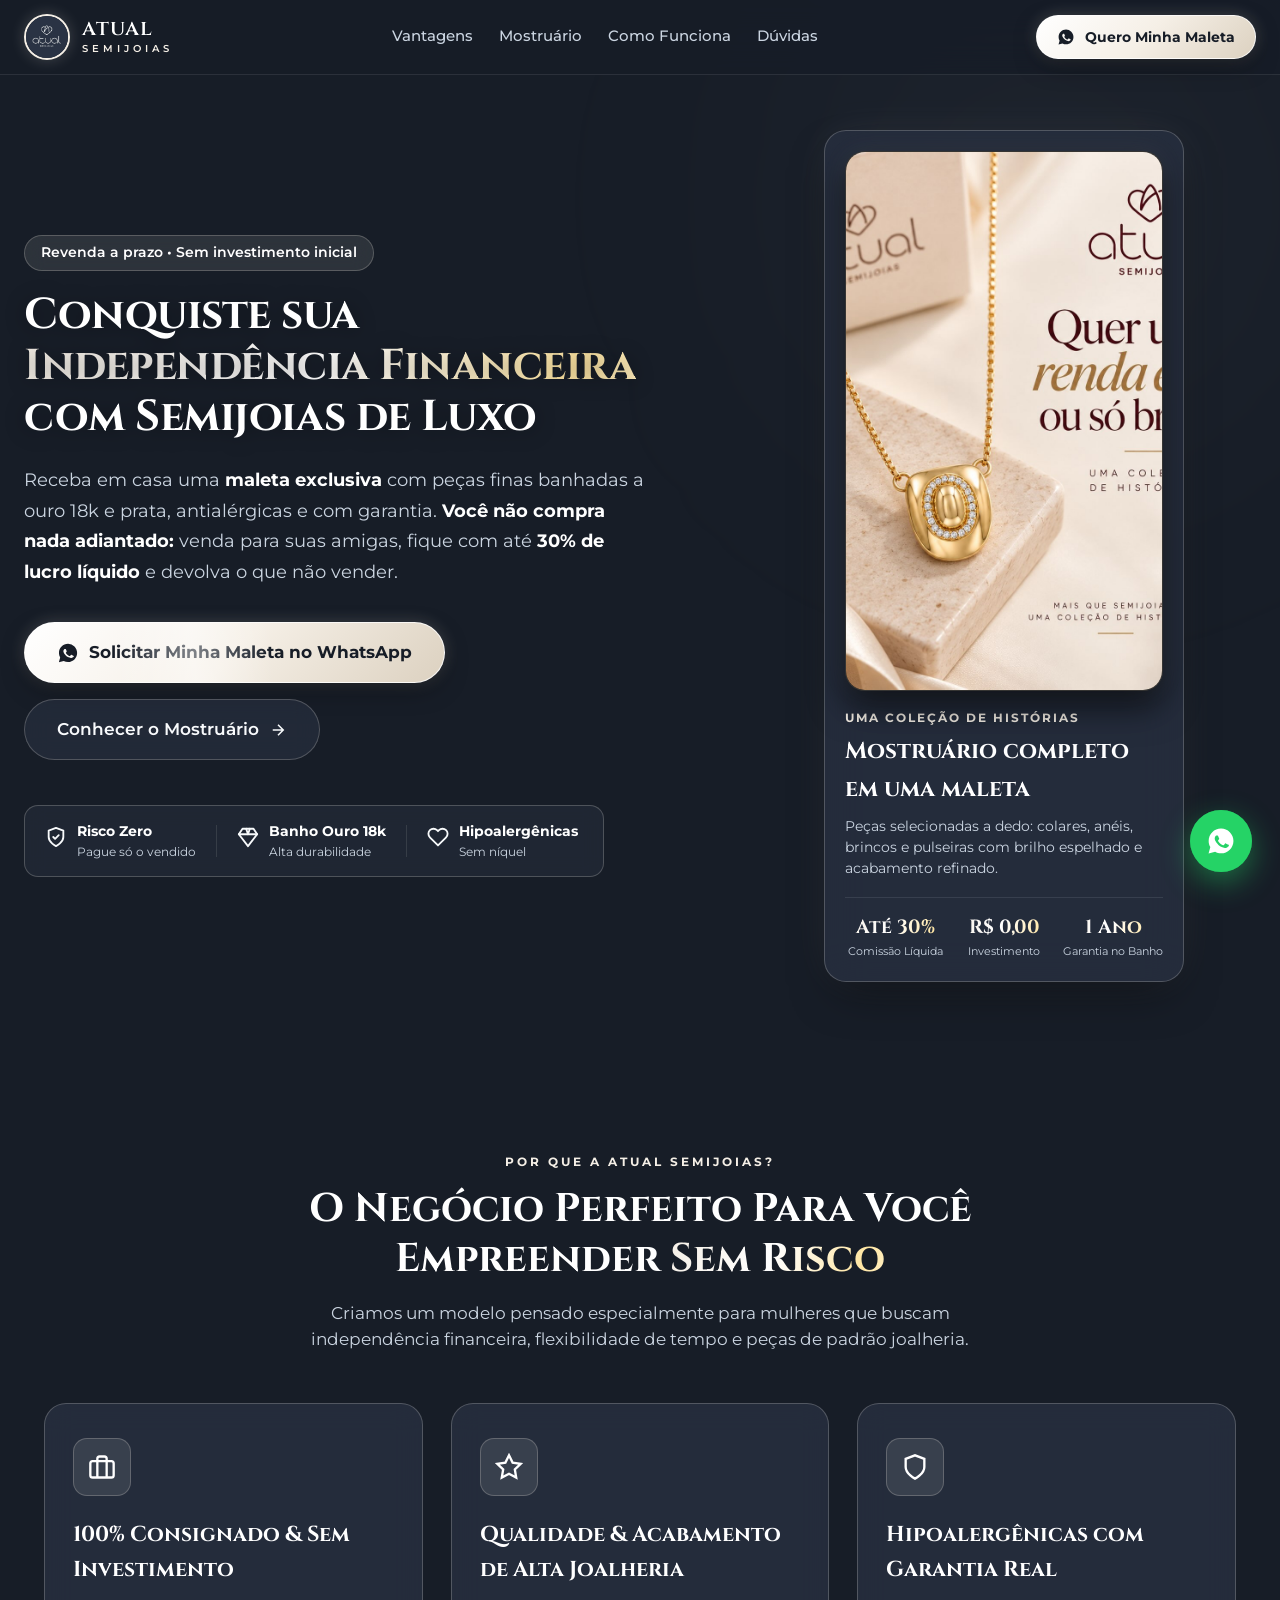
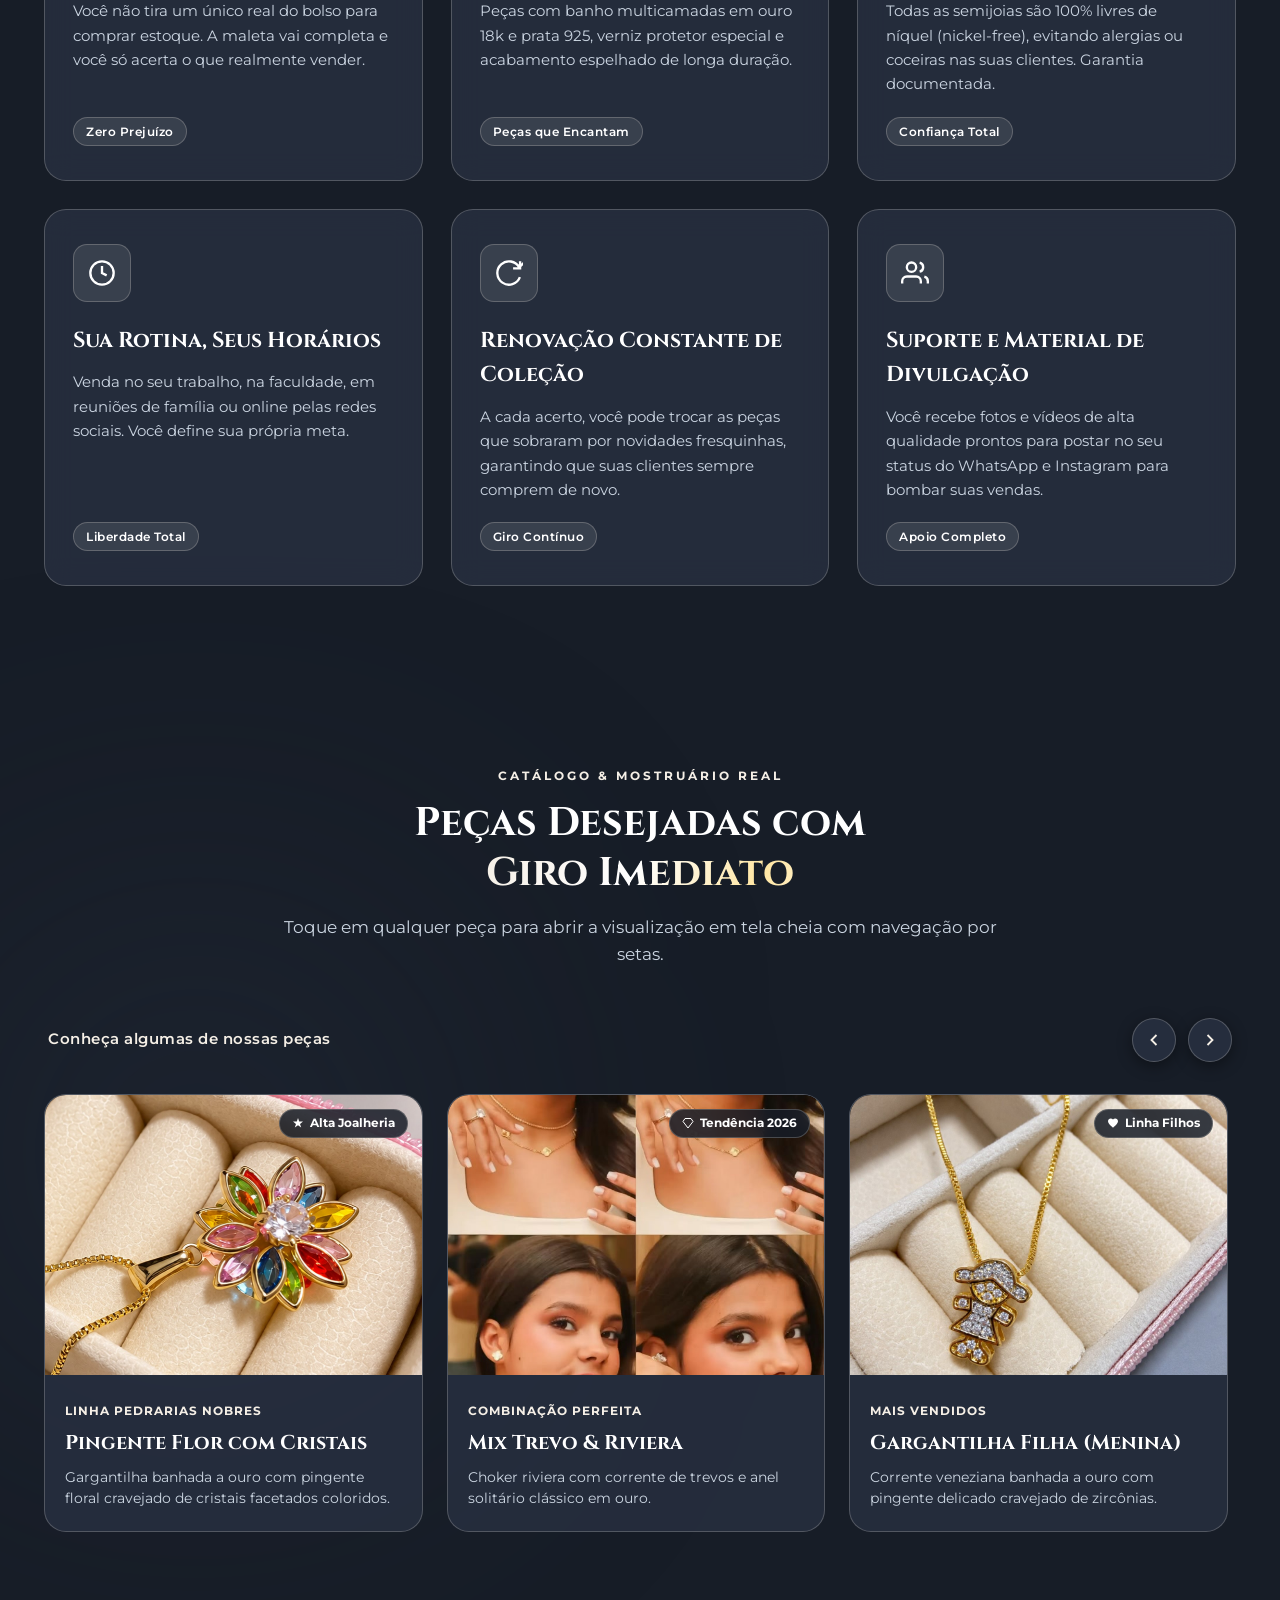
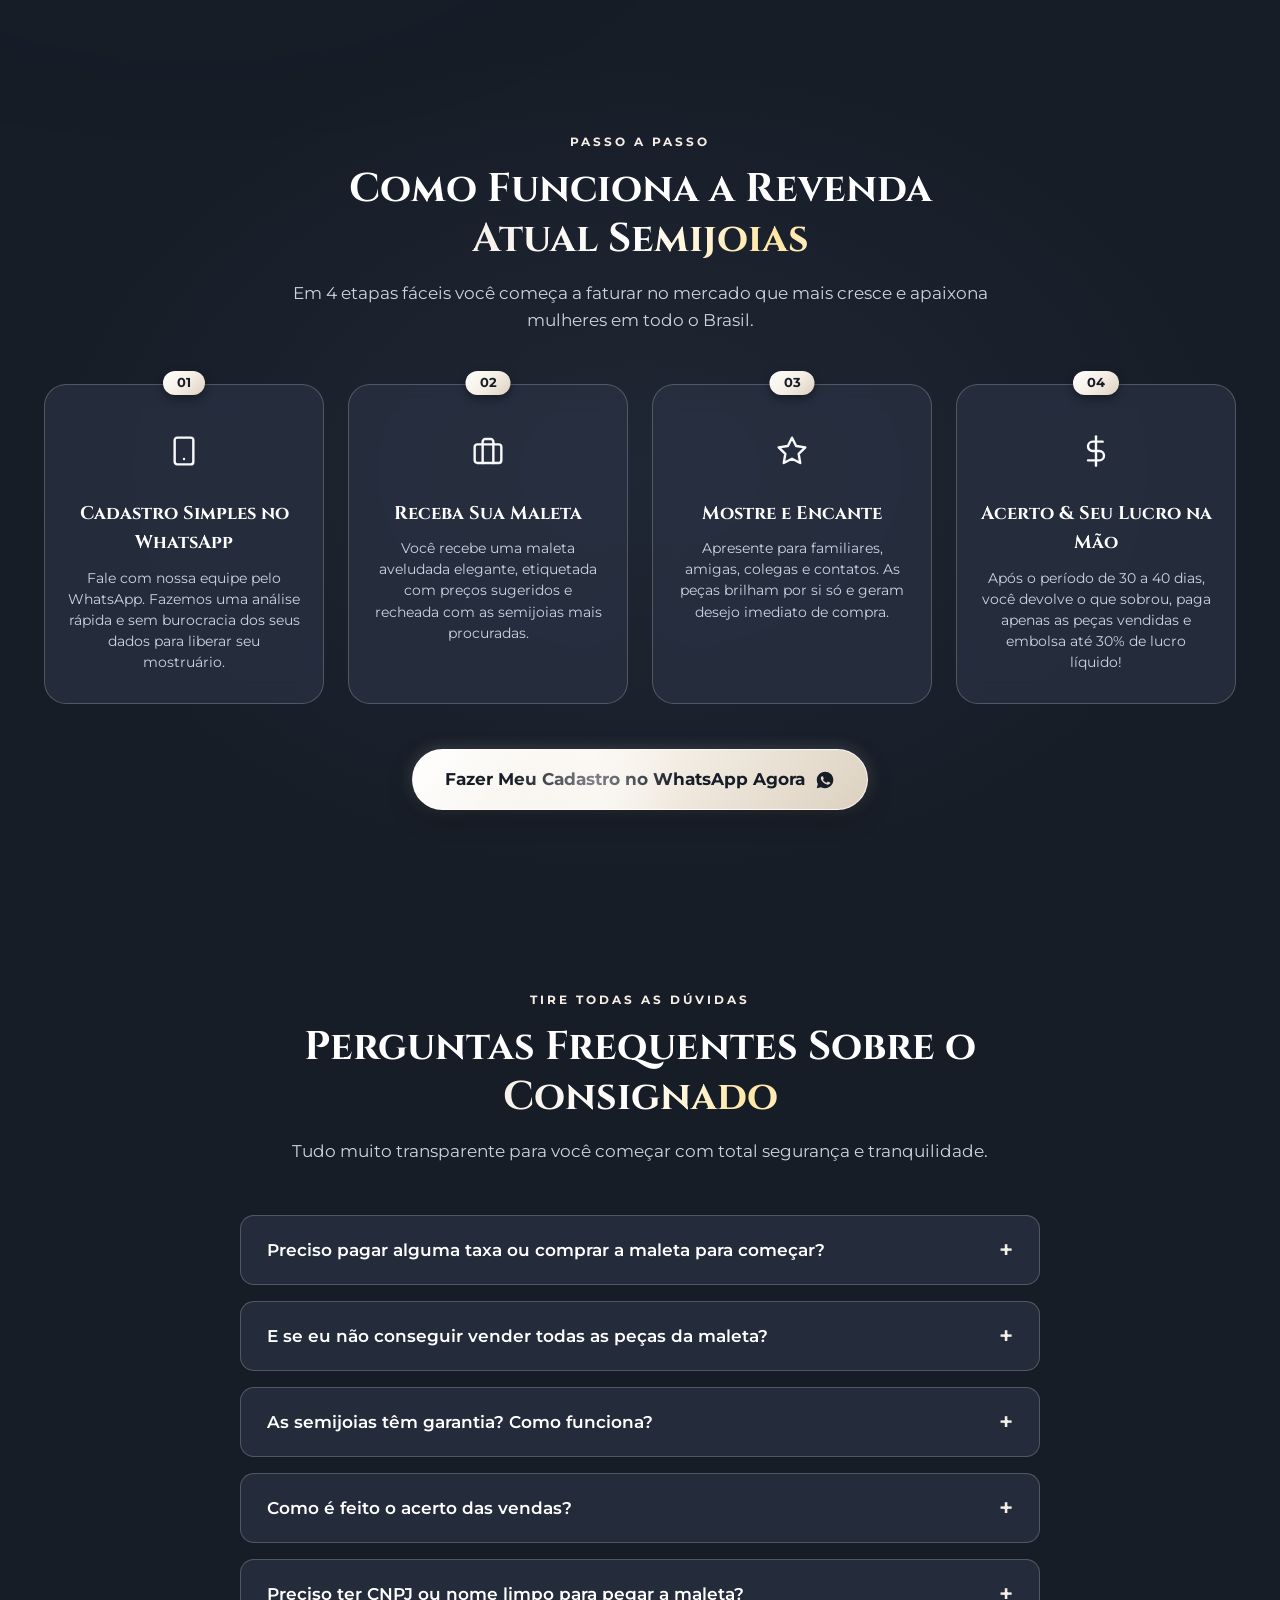
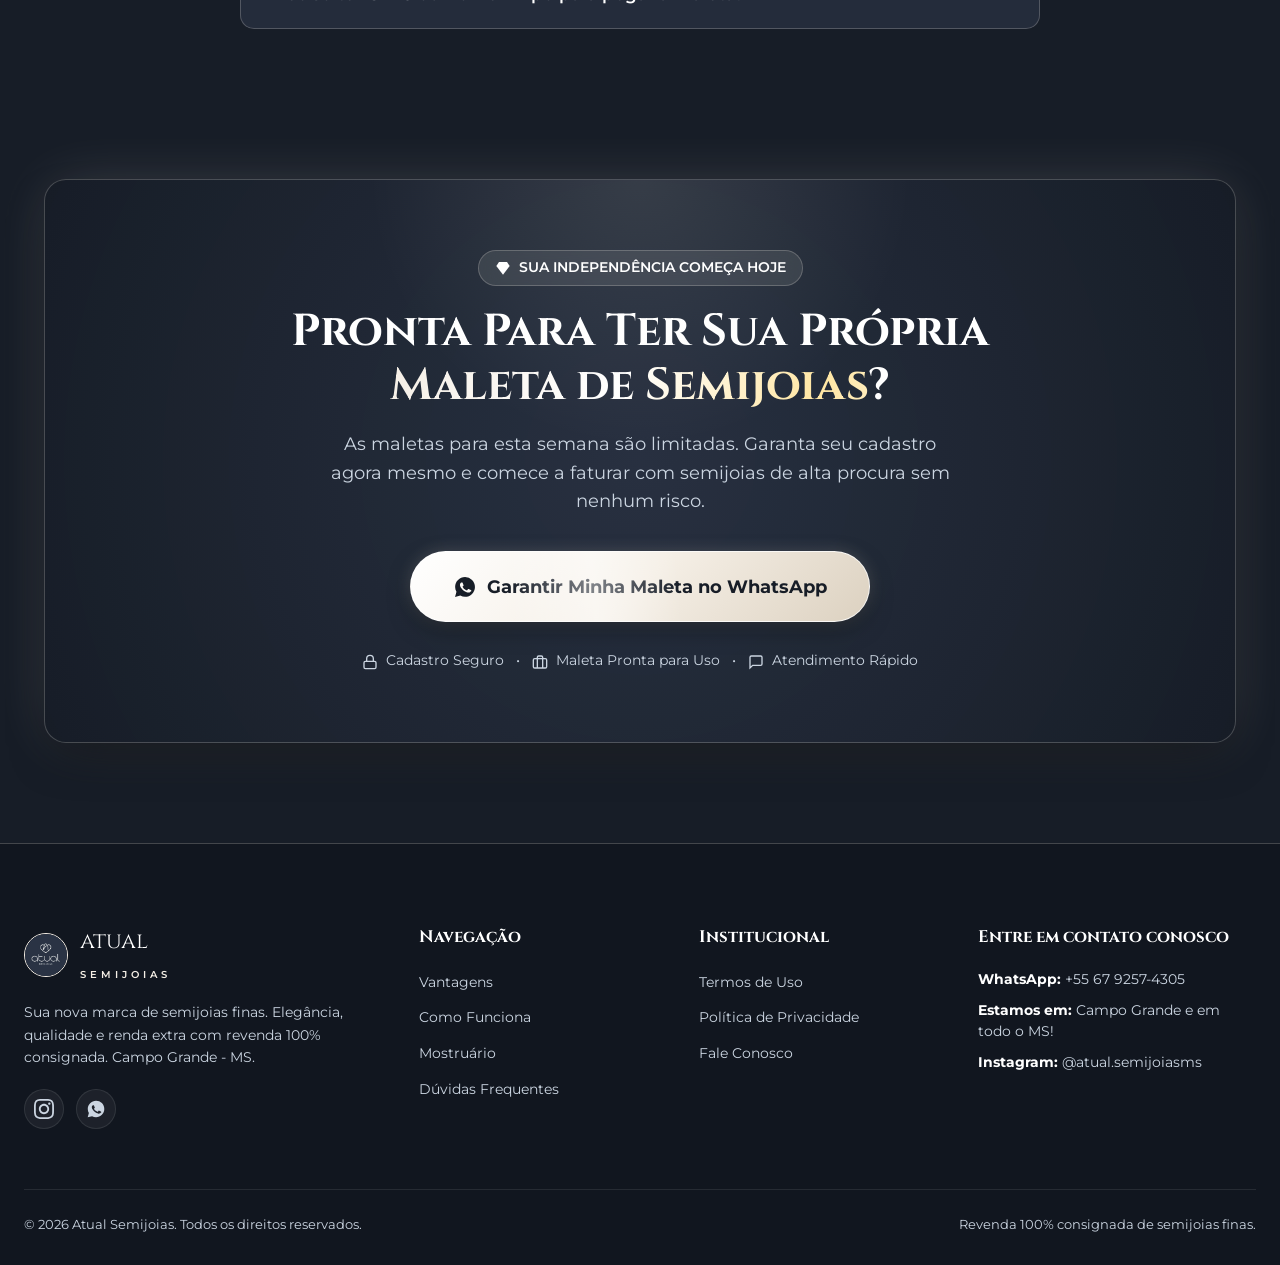
==== commit 3104158a: "fix(mobile): otimiza responsividade mobile, hero title, modal lightbox e footer enxuto" ====
--- a/index.html
+++ b/index.html
@@ -1,27 +1,34 @@
 <!DOCTYPE html>
 <html lang="pt-BR">
+
 <head>
   <meta charset="UTF-8">
   <meta name="viewport" content="width=device-width, initial-scale=1.0, maximum-scale=5.0">
   <title>Atual Semijoias | Revenda 100% Consignada • Sem Investimento</title>
-  <meta name="description" content="Conquiste sua renda extra com a Atual Semijoias. Maleta completa em consignação, sem investimento inicial, semijoias hipoalergênicas com garantia e até 40% de comissão.">
-  <meta name="keywords" content="semijoias consignadas, revenda semijoias, maleta de semijoias, revendedora semijoias campo grande ms, renda extra semijoias">
+  <meta name="description"
+    content="Conquiste sua renda extra com a Atual Semijoias. Maleta completa em consignação, sem investimento inicial, semijoias hipoalergênicas com garantia e até 30% de comissão.">
+  <meta name="keywords"
+    content="semijoias consignadas, revenda semijoias, maleta de semijoias, revendedora semijoias campo grande ms, renda extra semijoias">
   <meta name="theme-color" content="#2a3344">
 
   <!-- Open Graph -->
   <meta property="og:title" content="Atual Semijoias | Revenda 100% Consignada">
-  <meta property="og:description" content="Receba sua maleta de semijoias finas sem pagar nada adiantado. Lucro de até 40% e peças com garantia.">
+  <meta property="og:description"
+    content="Receba sua maleta de semijoias finas sem pagar nada adiantado. Lucro de até 30% e peças com garantia.">
   <meta property="og:image" content="assets/images/logo.jpg">
   <meta property="og:type" content="website">
 
   <!-- Google Fonts -->
   <link rel="preconnect" href="https://fonts.googleapis.com">
   <link rel="preconnect" href="https://fonts.gstatic.com" crossorigin>
-  <link href="https://fonts.googleapis.com/css2?family=Cinzel:wght@500;600;700&family=Montserrat:wght@300;400;500;600;700&family=Playfair+Display:ital,wght@0,600;0,700;1,400&display=swap" rel="stylesheet">
+  <link
+    href="https://fonts.googleapis.com/css2?family=Cinzel:wght@500;600;700&family=Montserrat:wght@300;400;500;600;700&family=Playfair+Display:ital,wght@0,600;0,700;1,400&display=swap"
+    rel="stylesheet">
 
   <link rel="stylesheet" href="styles.css">
   <link rel="icon" type="image/jpeg" href="assets/images/logo.jpg">
 </head>
+
 <body>
 
   <!-- Ambient Light Orbs -->
@@ -41,16 +48,17 @@
 
       <nav class="nav-links" id="navLinks">
         <a href="#vantagens" class="nav-item">Vantagens</a>
+        <a href="#vitrine" class="nav-item">Mostruário</a>
         <a href="#como-funciona" class="nav-item">Como Funciona</a>
-        <a href="#vitrine" class="nav-item">Mostruário</a>
         <a href="#faq" class="nav-item">Dúvidas</a>
       </nav>
 
       <div class="nav-actions">
-        <a href="https://wa.me/556792574305?text=Ol%C3%A1!%20Vim%20pelo%20site%20da%20Atual%20Semijoias%20e%20gostaria%20de%20receber%20a%20minha%20maleta%20consignada." 
-           target="_blank" rel="noopener noreferrer" class="btn btn-gold btn-nav" id="btnNavCta">
+        <a href="https://wa.me/556792574305?text=Ol%C3%A1!%20Vim%20pelo%20site%20da%20Atual%20Semijoias%20e%20gostaria%20de%20receber%20a%20minha%20maleta%20consignada."
+          target="_blank" rel="noopener noreferrer" class="btn btn-gold btn-nav" id="btnNavCta">
           <svg class="btn-icon" viewBox="0 0 24 24" width="18" height="18" fill="currentColor">
-            <path d="M12.04 2c-5.46 0-9.91 4.45-9.91 9.91 0 1.75.46 3.45 1.32 4.95L2.05 22l5.25-1.38c1.45.79 3.08 1.21 4.74 1.21 5.46 0 9.91-4.45 9.91-9.91 0-2.65-1.03-5.14-2.9-7.01A9.816 9.816 0 0 0 12.04 2zm5.78 14.15c-.24.67-1.39 1.29-1.93 1.37-.5.08-1.15.11-3.32-.78-2.67-1.1-4.38-3.83-4.52-4.01-.13-.18-1.07-1.42-1.07-2.71 0-1.29.68-1.92.92-2.18.24-.26.53-.33.71-.33.18 0 .35 0 .5.01.16.01.38-.06.59.45.22.53.75 1.83.82 1.97.07.14.11.31.02.5-.09.18-.14.29-.28.45-.14.16-.3.35-.43.47-.14.14-.29.29-.12.58.17.29.74 1.22 1.59 1.97 1.09.97 2.01 1.27 2.3 1.41.29.14.46.12.63-.07.17-.19.73-.85.92-1.14.19-.29.38-.24.64-.14.26.09 1.65.78 1.93.92.28.14.47.21.54.33.07.12.07.69-.17 1.36z"/>
+            <path
+              d="M12.04 2c-5.46 0-9.91 4.45-9.91 9.91 0 1.75.46 3.45 1.32 4.95L2.05 22l5.25-1.38c1.45.79 3.08 1.21 4.74 1.21 5.46 0 9.91-4.45 9.91-9.91 0-2.65-1.03-5.14-2.9-7.01A9.816 9.816 0 0 0 12.04 2zm5.78 14.15c-.24.67-1.39 1.29-1.93 1.37-.5.08-1.15.11-3.32-.78-2.67-1.1-4.38-3.83-4.52-4.01-.13-.18-1.07-1.42-1.07-2.71 0-1.29.68-1.92.92-2.18.24-.26.53-.33.71-.33.18 0 .35 0 .5.01.16.01.38-.06.59.45.22.53.75 1.83.82 1.97.07.14.11.31.02.5-.09.18-.14.29-.28.45-.14.16-.3.35-.43.47-.14.14-.29.29-.12.58.17.29.74 1.22 1.59 1.97 1.09.97 2.01 1.27 2.3 1.41.29.14.46.12.63-.07.17-.19.73-.85.92-1.14.19-.29.38-.24.64-.14.26.09 1.65.78 1.93.92.28.14.47.21.54.33.07.12.07.69-.17 1.36z" />
           </svg>
           <span>Quero Minha Maleta</span>
         </a>
@@ -68,13 +76,10 @@
     <!-- HERO SECTION -->
     <section class="hero-section" id="hero">
       <div class="hero-container">
-        
+
         <div class="hero-content">
           <div class="badge-pill" data-reveal="fade-up">
-            <svg class="pill-svg-icon" viewBox="0 0 24 24" width="16" height="16" fill="currentColor">
-              <path d="M12 2l2.4 7.2h7.6l-6 4.8 2.4 7.2-6.4-4.8-6.4 4.8 2.4-7.2-6-4.8h7.6z"/>
-            </svg>
-            <span>Revenda 100% a prazo • Sem Investimento inicial</span>
+            <span>Revenda a prazo • Sem investimento inicial</span>
           </div>
 
           <h1 class="hero-title" data-reveal="fade-up" data-delay="100">
@@ -82,16 +87,17 @@
           </h1>
 
           <p class="hero-description" data-reveal="fade-up" data-delay="200">
-            Receba em casa uma <strong>maleta exclusiva</strong> com peças finas banhadas a ouro 18k e prata, 
-            antialérgicas e com garantia. <strong>Você não compra nada adiantado:</strong> venda para suas amigas, 
-            fique com até <strong>40% de lucro líquido</strong> e devolva o que não vender.
+            Receba em casa uma <strong>maleta exclusiva</strong> com peças finas banhadas a ouro 18k e prata,
+            antialérgicas e com garantia. <strong>Você não compra nada adiantado:</strong> venda para suas amigas,
+            fique com até <strong>30% de lucro líquido</strong> e devolva o que não vender.
           </p>
 
           <div class="hero-cta-group" data-reveal="fade-up" data-delay="300">
-            <a href="https://wa.me/556792574305?text=Ol%C3%A1!%20Quero%20solicitar%20minha%20maleta%20consignada%20da%20Atual%20Semijoias." 
-               target="_blank" rel="noopener noreferrer" class="btn btn-gold btn-lg btn-glow" id="heroCtaWhatsApp">
+            <a href="https://wa.me/556792574305?text=Ol%C3%A1!%20Quero%20solicitar%20minha%20maleta%20consignada%20da%20Atual%20Semijoias."
+              target="_blank" rel="noopener noreferrer" class="btn btn-gold btn-lg btn-glow" id="heroCtaWhatsApp">
               <svg class="btn-icon" viewBox="0 0 24 24" width="22" height="22" fill="currentColor">
-                <path d="M12.04 2c-5.46 0-9.91 4.45-9.91 9.91 0 1.75.46 3.45 1.32 4.95L2.05 22l5.25-1.38c1.45.79 3.08 1.21 4.74 1.21 5.46 0 9.91-4.45 9.91-9.91 0-2.65-1.03-5.14-2.9-7.01A9.816 9.816 0 0 0 12.04 2zm5.78 14.15c-.24.67-1.39 1.29-1.93 1.37-.5.08-1.15.11-3.32-.78-2.67-1.1-4.38-3.83-4.52-4.01-.13-.18-1.07-1.42-1.07-2.71 0-1.29.68-1.92.92-2.18.24-.26.53-.33.71-.33.18 0 .35 0 .5.01.16.01.38-.06.59.45.22.53.75 1.83.82 1.97.07.14.11.31.02.5-.09.18-.14.29-.28.45-.14.16-.3.35-.43.47-.14.14-.29.29-.12.58.17.29.74 1.22 1.59 1.97 1.09.97 2.01 1.27 2.3 1.41.29.14.46.12.63-.07.17-.19.73-.85.92-1.14.19-.29.38-.24.64-.14.26.09 1.65.78 1.93.92.28.14.47.21.54.33.07.12.07.69-.17 1.36z"/>
+                <path
+                  d="M12.04 2c-5.46 0-9.91 4.45-9.91 9.91 0 1.75.46 3.45 1.32 4.95L2.05 22l5.25-1.38c1.45.79 3.08 1.21 4.74 1.21 5.46 0 9.91-4.45 9.91-9.91 0-2.65-1.03-5.14-2.9-7.01A9.816 9.816 0 0 0 12.04 2zm5.78 14.15c-.24.67-1.39 1.29-1.93 1.37-.5.08-1.15.11-3.32-.78-2.67-1.1-4.38-3.83-4.52-4.01-.13-.18-1.07-1.42-1.07-2.71 0-1.29.68-1.92.92-2.18.24-.26.53-.33.71-.33.18 0 .35 0 .5.01.16.01.38-.06.59.45.22.53.75 1.83.82 1.97.07.14.11.31.02.5-.09.18-.14.29-.28.45-.14.16-.3.35-.43.47-.14.14-.29.29-.12.58.17.29.74 1.22 1.59 1.97 1.09.97 2.01 1.27 2.3 1.41.29.14.46.12.63-.07.17-.19.73-.85.92-1.14.19-.29.38-.24.64-.14.26.09 1.65.78 1.93.92.28.14.47.21.54.33.07.12.07.69-.17 1.36z" />
               </svg>
               <span>Solicitar Minha Maleta no WhatsApp</span>
             </a>
@@ -99,7 +105,7 @@
             <a href="#vitrine" class="btn btn-glass btn-lg">
               <span>Conhecer o Mostruário</span>
               <svg width="18" height="18" viewBox="0 0 24 24" fill="none" stroke="currentColor" stroke-width="2">
-                <path d="M5 12h14M12 5l7 7-7 7"/>
+                <path d="M5 12h14M12 5l7 7-7 7" />
               </svg>
             </a>
           </div>
@@ -108,9 +114,10 @@
           <div class="hero-trust-row" data-reveal="fade-up" data-delay="400">
             <div class="trust-item">
               <span class="trust-icon">
-                <svg viewBox="0 0 24 24" width="22" height="22" fill="none" stroke="currentColor" stroke-width="2" stroke-linecap="round" stroke-linejoin="round">
-                  <path d="M12 22s8-4 8-10V5l-8-3-8 3v7c0 6 8 10 8 10z"/>
-                  <path d="M9 12l2 2 4-4"/>
+                <svg viewBox="0 0 24 24" width="22" height="22" fill="none" stroke="currentColor" stroke-width="2"
+                  stroke-linecap="round" stroke-linejoin="round">
+                  <path d="M12 22s8-4 8-10V5l-8-3-8 3v7c0 6 8 10 8 10z" />
+                  <path d="M9 12l2 2 4-4" />
                 </svg>
               </span>
               <div class="trust-info">
@@ -121,10 +128,11 @@
             <div class="trust-divider"></div>
             <div class="trust-item">
               <span class="trust-icon">
-                <svg viewBox="0 0 24 24" width="22" height="22" fill="none" stroke="currentColor" stroke-width="2" stroke-linecap="round" stroke-linejoin="round">
-                  <polygon points="6 3 18 3 22 9 12 22 2 9 6 3"/>
-                  <line x1="2" y1="9" x2="22" y2="9"/>
-                  <polyline points="10 3 12 9 14 3"/>
+                <svg viewBox="0 0 24 24" width="22" height="22" fill="none" stroke="currentColor" stroke-width="2"
+                  stroke-linecap="round" stroke-linejoin="round">
+                  <polygon points="6 3 18 3 22 9 12 22 2 9 6 3" />
+                  <line x1="2" y1="9" x2="22" y2="9" />
+                  <polyline points="10 3 12 9 14 3" />
                 </svg>
               </span>
               <div class="trust-info">
@@ -135,8 +143,10 @@
             <div class="trust-divider"></div>
             <div class="trust-item">
               <span class="trust-icon">
-                <svg viewBox="0 0 24 24" width="22" height="22" fill="none" stroke="currentColor" stroke-width="2" stroke-linecap="round" stroke-linejoin="round">
-                  <path d="M20.84 4.61a5.5 5.5 0 0 0-7.78 0L12 5.67l-1.06-1.06a5.5 5.5 0 0 0-7.78 7.78l1.06 1.06L12 21.23l7.78-7.78 1.06-1.06a5.5 5.5 0 0 0 0-7.78z"/>
+                <svg viewBox="0 0 24 24" width="22" height="22" fill="none" stroke="currentColor" stroke-width="2"
+                  stroke-linecap="round" stroke-linejoin="round">
+                  <path
+                    d="M20.84 4.61a5.5 5.5 0 0 0-7.78 0L12 5.67l-1.06-1.06a5.5 5.5 0 0 0-7.78 7.78l1.06 1.06L12 21.23l7.78-7.78 1.06-1.06a5.5 5.5 0 0 0 0-7.78z" />
                 </svg>
               </span>
               <div class="trust-info">
@@ -150,7 +160,7 @@
         <!-- Hero 3D Card / Real Video Showcase -->
         <div class="hero-visual" data-reveal="zoom-in" data-delay="200">
           <div class="showcase-card tilt-card" id="heroTiltCard">
-            
+
 
             <!-- Real Video Element -->
             <div class="hero-video-box">
@@ -158,17 +168,18 @@
                 <source src="assets/images/video1.mp4" type="video/mp4">
                 Seu navegador não suporta vídeos.
               </video>
-              
+
             </div>
 
             <div class="showcase-details">
               <div class="showcase-tag">UMA COLEÇÃO DE HISTÓRIAS</div>
-              <h3 class="showcase-title">Maleta Veludo Luxo</h3>
-              <p class="showcase-subtitle">Peças selecionadas a dedo: colares, anéis, brincos e pulseiras com brilho espelhado e acabamento refinado.</p>
-              
+              <h3 class="showcase-title"> Mostruário completo em uma maleta</h3>
+              <p class="showcase-subtitle">Peças selecionadas a dedo: colares, anéis, brincos e pulseiras com brilho
+                espelhado e acabamento refinado.</p>
+
               <div class="showcase-stats-grid">
                 <div class="stat-box">
-                  <span class="stat-number text-gold-gradient">Até 40%</span>
+                  <span class="stat-number text-gold-gradient">Até 30%</span>
                   <span class="stat-label">Comissão Líquida</span>
                 </div>
                 <div class="stat-box">
@@ -183,9 +194,9 @@
             </div>
 
             <!-- Floating 3D Micro Badges -->
-            
-
-            
+
+
+
           </div>
         </div>
 
@@ -196,172 +207,114 @@
     <section class="section-container" id="vantagens">
       <div class="section-header" data-reveal="fade-up">
         <span class="section-tag">POR QUE A ATUAL SEMIJOIAS?</span>
-        <h2 class="section-title">O Negócio Perfeito Para Você Empreender <span class="text-gold-gradient">Sem Risco</span></h2>
-        <p class="section-desc">Criamos um modelo pensado especialmente para mulheres que buscam independência financeira, flexibilidade de tempo e peças de padrão joalheria.</p>
+        <h2 class="section-title">O Negócio Perfeito Para Você Empreender <span class="text-gold-gradient">Sem
+            Risco</span></h2>
+        <p class="section-desc">Criamos um modelo pensado especialmente para mulheres que buscam independência
+          financeira, flexibilidade de tempo e peças de padrão joalheria.</p>
       </div>
 
       <div class="cards-grid">
         <div class="luxury-card tilt-card" data-reveal="fade-up" data-delay="100">
           <div class="card-icon-gold">
             <svg viewBox="0 0 24 24" width="28" height="28" fill="none" stroke="currentColor" stroke-width="2">
-              <rect x="2" y="7" width="20" height="14" rx="2" ry="2"/>
-              <path d="M16 21V5a2 2 0 0 0-2-2h-4a2 2 0 0 0-2 2v16"/>
+              <rect x="2" y="7" width="20" height="14" rx="2" ry="2" />
+              <path d="M16 21V5a2 2 0 0 0-2-2h-4a2 2 0 0 0-2 2v16" />
             </svg>
           </div>
           <h3 class="card-title">100% Consignado & Sem Investimento</h3>
-          <p class="card-text">Você não tira um único real do bolso para comprar estoque. A maleta vai completa e você só acerta o que realmente vender.</p>
+          <p class="card-text">Você não tira um único real do bolso para comprar estoque. A maleta vai completa e você
+            só acerta o que realmente vender.</p>
           <div class="card-highlight-pill">Zero Prejuízo</div>
         </div>
 
         <div class="luxury-card tilt-card" data-reveal="fade-up" data-delay="200">
           <div class="card-icon-gold">
             <svg viewBox="0 0 24 24" width="28" height="28" fill="none" stroke="currentColor" stroke-width="2">
-              <polygon points="12 2 15.09 8.26 22 9.27 17 14.14 18.18 21.02 12 17.77 5.82 21.02 7 14.14 2 9.27 8.91 8.26 12 2"/>
+              <polygon
+                points="12 2 15.09 8.26 22 9.27 17 14.14 18.18 21.02 12 17.77 5.82 21.02 7 14.14 2 9.27 8.91 8.26 12 2" />
             </svg>
           </div>
           <h3 class="card-title">Qualidade & Acabamento de Alta Joalheria</h3>
-          <p class="card-text">Peças com banho multicamadas em ouro 18k e prata 925, verniz protetor especial e acabamento espelhado de longa duração.</p>
+          <p class="card-text">Peças com banho multicamadas em ouro 18k e prata 925, verniz protetor especial e
+            acabamento espelhado de longa duração.</p>
           <div class="card-highlight-pill">Peças que Encantam</div>
         </div>
 
         <div class="luxury-card tilt-card" data-reveal="fade-up" data-delay="300">
           <div class="card-icon-gold">
             <svg viewBox="0 0 24 24" width="28" height="28" fill="none" stroke="currentColor" stroke-width="2">
-              <path d="M12 22s8-4 8-10V5l-8-3-8 3v7c0 6 8 10 8 10z"/>
+              <path d="M12 22s8-4 8-10V5l-8-3-8 3v7c0 6 8 10 8 10z" />
             </svg>
           </div>
           <h3 class="card-title">Hipoalergênicas com Garantia Real</h3>
-          <p class="card-text">Todas as semijoias são 100% livres de níquel (nickel-free), evitando alergias ou coceiras nas suas clientes. Garantia documentada.</p>
+          <p class="card-text">Todas as semijoias são 100% livres de níquel (nickel-free), evitando alergias ou coceiras
+            nas suas clientes. Garantia documentada.</p>
           <div class="card-highlight-pill">Confiança Total</div>
         </div>
 
         <div class="luxury-card tilt-card" data-reveal="fade-up" data-delay="100">
           <div class="card-icon-gold">
             <svg viewBox="0 0 24 24" width="28" height="28" fill="none" stroke="currentColor" stroke-width="2">
-              <circle cx="12" cy="12" r="10"/>
-              <polyline points="12 6 12 12 16 14"/>
+              <circle cx="12" cy="12" r="10" />
+              <polyline points="12 6 12 12 16 14" />
             </svg>
           </div>
           <h3 class="card-title">Sua Rotina, Seus Horários</h3>
-          <p class="card-text">Venda no seu trabalho, na faculdade, em reuniões de família ou online pelas redes sociais. Você define sua própria meta.</p>
+          <p class="card-text">Venda no seu trabalho, na faculdade, em reuniões de família ou online pelas redes
+            sociais. Você define sua própria meta.</p>
           <div class="card-highlight-pill">Liberdade Total</div>
         </div>
 
         <div class="luxury-card tilt-card" data-reveal="fade-up" data-delay="200">
           <div class="card-icon-gold">
             <svg viewBox="0 0 24 24" width="28" height="28" fill="none" stroke="currentColor" stroke-width="2">
-              <path d="M21.5 2v6h-6M21.34 15.57a10 10 0 1 1-.57-8.38l5.67-5.67"/>
+              <path d="M21.5 2v6h-6M21.34 15.57a10 10 0 1 1-.57-8.38l5.67-5.67" />
             </svg>
           </div>
           <h3 class="card-title">Renovação Constante de Coleção</h3>
-          <p class="card-text">A cada acerto, você pode trocar as peças que sobraram por novidades fresquinhas, garantindo que suas clientes sempre comprem de novo.</p>
+          <p class="card-text">A cada acerto, você pode trocar as peças que sobraram por novidades fresquinhas,
+            garantindo que suas clientes sempre comprem de novo.</p>
           <div class="card-highlight-pill">Giro Contínuo</div>
         </div>
 
         <div class="luxury-card tilt-card" data-reveal="fade-up" data-delay="300">
           <div class="card-icon-gold">
             <svg viewBox="0 0 24 24" width="28" height="28" fill="none" stroke="currentColor" stroke-width="2">
-              <path d="M17 21v-2a4 4 0 0 0-4-4H5a4 4 0 0 0-4 4v2"/>
-              <circle cx="9" cy="7" r="4"/>
-              <path d="M23 21v-2a4 4 0 0 0-3-3.87"/>
-              <path d="M16 3.13a4 4 0 0 1 0 7.75"/>
+              <path d="M17 21v-2a4 4 0 0 0-4-4H5a4 4 0 0 0-4 4v2" />
+              <circle cx="9" cy="7" r="4" />
+              <path d="M23 21v-2a4 4 0 0 0-3-3.87" />
+              <path d="M16 3.13a4 4 0 0 1 0 7.75" />
             </svg>
           </div>
           <h3 class="card-title">Suporte e Material de Divulgação</h3>
-          <p class="card-text">Você recebe fotos e vídeos de alta qualidade prontos para postar no seu status do WhatsApp e Instagram para bombar suas vendas.</p>
+          <p class="card-text">Você recebe fotos e vídeos de alta qualidade prontos para postar no seu status do
+            WhatsApp e Instagram para bombar suas vendas.</p>
           <div class="card-highlight-pill">Apoio Completo</div>
         </div>
       </div>
     </section>
 
-    <!-- SECTION 3: COMO FUNCIONA -->
-    <section class="section-container how-it-works-section" id="como-funciona">
-      <div class="section-header" data-reveal="fade-up">
-        <span class="section-tag">PASSO A PASSO</span>
-        <h2 class="section-title">Como Funciona a Revenda <span class="text-gold-gradient">Atual Semijoias</span></h2>
-        <p class="section-desc">Em 4 etapas fáceis você começa a faturar no mercado que mais cresce e apaixona mulheres em todo o Brasil.</p>
-      </div>
-
-      <div class="steps-flow">
-        <div class="step-card" data-reveal="fade-up" data-delay="100">
-          <div class="step-number-pill">01</div>
-          <div class="step-icon">
-            <svg viewBox="0 0 24 24" width="32" height="32" fill="none" stroke="currentColor" stroke-width="1.8" stroke-linecap="round" stroke-linejoin="round">
-              <rect x="5" y="2" width="14" height="20" rx="2" ry="2"/>
-              <line x1="12" y1="18" x2="12.01" y2="18"/>
-            </svg>
-          </div>
-          <h3 class="step-title">Cadastro Simples no WhatsApp</h3>
-          <p class="step-desc">Fale com nossa equipe pelo WhatsApp. Fazemos uma análise rápida e sem burocracia dos seus dados para liberar seu mostruário.</p>
-        </div>
-
-        <div class="step-card" data-reveal="fade-up" data-delay="200">
-          <div class="step-number-pill">02</div>
-          <div class="step-icon">
-            <svg viewBox="0 0 24 24" width="32" height="32" fill="none" stroke="currentColor" stroke-width="1.8" stroke-linecap="round" stroke-linejoin="round">
-              <rect x="2" y="7" width="20" height="14" rx="2" ry="2"/>
-              <path d="M16 21V5a2 2 0 0 0-2-2h-4a2 2 0 0 0-2 2v16"/>
-            </svg>
-          </div>
-          <h3 class="step-title">Receba Sua Maleta de Luxo</h3>
-          <p class="step-desc">Você recebe uma maleta aveludada elegante, etiquetada com preços sugeridos e recheada com as semijoias mais procuradas.</p>
-        </div>
-
-        <div class="step-card" data-reveal="fade-up" data-delay="300">
-          <div class="step-number-pill">03</div>
-          <div class="step-icon">
-            <svg viewBox="0 0 24 24" width="32" height="32" fill="none" stroke="currentColor" stroke-width="1.8" stroke-linecap="round" stroke-linejoin="round">
-              <polygon points="12 2 15.09 8.26 22 9.27 17 14.14 18.18 21.02 12 17.77 5.82 21.02 7 14.14 2 9.27 8.91 8.26 12 2"/>
-            </svg>
-          </div>
-          <h3 class="step-title">Mostre e Encante</h3>
-          <p class="step-desc">Apresente para familiares, amigas, colegas e contatos. As peças brilham por si só e geram desejo imediato de compra.</p>
-        </div>
-
-        <div class="step-card" data-reveal="fade-up" data-delay="400">
-          <div class="step-number-pill">04</div>
-          <div class="step-icon">
-            <svg viewBox="0 0 24 24" width="32" height="32" fill="none" stroke="currentColor" stroke-width="1.8" stroke-linecap="round" stroke-linejoin="round">
-              <line x1="12" y1="1" x2="12" y2="23"/>
-              <path d="M17 5H9.5a3.5 3.5 0 0 0 0 7h5a3.5 3.5 0 0 1 0 7H6"/>
-            </svg>
-          </div>
-          <h3 class="step-title">Acerto & Seu Lucro na Mão</h3>
-          <p class="step-desc">Após o período de 30 a 40 dias, você devolve o que sobrou, paga apenas as peças vendidas e embolsa até 40% de lucro líquido!</p>
-        </div>
-      </div>
-
-      <div class="center-cta" data-reveal="fade-up">
-        <a href="https://wa.me/556792574305?text=Ol%C3%A1!%20Gostaria%20de%20fazer%20meu%20cadastro%20para%20receber%20a%20maleta%20consignada." 
-           target="_blank" rel="noopener noreferrer" class="btn btn-gold btn-lg btn-glow">
-          <span>Fazer Meu Cadastro no WhatsApp Agora</span>
-          <svg class="btn-icon" viewBox="0 0 24 24" width="20" height="20" fill="currentColor">
-            <path d="M12.04 2c-5.46 0-9.91 4.45-9.91 9.91 0 1.75.46 3.45 1.32 4.95L2.05 22l5.25-1.38c1.45.79 3.08 1.21 4.74 1.21 5.46 0 9.91-4.45 9.91-9.91 0-2.65-1.03-5.14-2.9-7.01A9.816 9.816 0 0 0 12.04 2zm5.78 14.15c-.24.67-1.39 1.29-1.93 1.37-.5.08-1.15.11-3.32-.78-2.67-1.1-4.38-3.83-4.52-4.01-.13-.18-1.07-1.42-1.07-2.71 0-1.29.68-1.92.92-2.18.24-.26.53-.33.71-.33.18 0 .35 0 .5.01.16.01.38-.06.59.45.22.53.75 1.83.82 1.97.07.14.11.31.02.5-.09.18-.14.29-.28.45-.14.16-.3.35-.43.47-.14.14-.29.29-.12.58.17.29.74 1.22 1.59 1.97 1.09.97 2.01 1.27 2.3 1.41.29.14.46.12.63-.07.17-.19.73-.85.92-1.14.19-.29.38-.24.64-.14.26.09 1.65.78 1.93.92.28.14.47.21.54.33.07.12.07.69-.17 1.36z"/>
-          </svg>
-        </a>
-      </div>
-    </section>
-
-    <!-- SECTION 4: VITRINE / REAL JEWELRY SHOWCASE CAROUSEL -->
+    <!-- SECTION 3: VITRINE / REAL JEWELRY SHOWCASE CAROUSEL -->
     <section class="section-container" id="vitrine">
       <div class="section-header" data-reveal="fade-up">
         <span class="section-tag">CATÁLOGO & MOSTRUÁRIO REAL</span>
         <h2 class="section-title">Peças Desejadas com <span class="text-gold-gradient">Giro Imediato</span></h2>
-        <p class="section-desc">Toque em qualquer peça para abrir a visualização em tela cheia com navegação por setas.</p>
+        <p class="section-desc">Toque em qualquer peça para abrir a visualização em tela cheia com navegação por setas.
+        </p>
       </div>
 
       <!-- Carousel Navigation Header -->
       <div class="carousel-nav-bar" data-reveal="fade-up">
-        <span class="carousel-counter" id="carouselCounter">Coleção com 6 Destaques Exclusivos</span>
+        <span class="carousel-counter" id="carouselCounter">Conheça algumas de nossas peças</span>
         <div class="carousel-arrow-buttons">
           <button class="carousel-arrow-btn" id="carouselPrevBtn" aria-label="Ver anterior">
             <svg viewBox="0 0 24 24" width="20" height="20" fill="none" stroke="currentColor" stroke-width="2.2">
-              <path d="M15 18l-6-6 6-6"/>
+              <path d="M15 18l-6-6 6-6" />
             </svg>
           </button>
           <button class="carousel-arrow-btn" id="carouselNextBtn" aria-label="Ver próximo">
             <svg viewBox="0 0 24 24" width="20" height="20" fill="none" stroke="currentColor" stroke-width="2.2">
-              <path d="M9 18l6-6-6-6"/>
+              <path d="M9 18l6-6-6-6" />
             </svg>
           </button>
         </div>
@@ -370,23 +323,27 @@
       <!-- Carousel Track Container -->
       <div class="catalog-carousel-container" id="catalogCarousel" data-reveal="fade-up">
         <div class="catalog-carousel-track" id="catalogTrack">
-          
+
           <!-- Item 1: Flower Pendant 1.jpg -->
-          <div class="catalog-card catalog-slide" data-index="0" data-title="Pingente Flor com Cristais" data-badge="Linha Pedrarias Nobres" data-desc="Gargantilha banhada a ouro com pingente floral cravejado de cristais facetados coloridos e zircônia central." data-img="assets/images/1.jpg">
+          <div class="catalog-card catalog-slide" data-index="0" data-title="Pingente Flor com Cristais"
+            data-badge="Linha Pedrarias Nobres"
+            data-desc="Gargantilha banhada a ouro com pingente floral cravejado de cristais facetados coloridos e zircônia central."
+            data-img="assets/images/1.jpg">
             <div class="cat-image-box">
-              <img src="assets/images/1.jpg" alt="Pingente Flor Cristais Coloridos Cravejados" class="cat-real-img" loading="lazy">
+              <img src="assets/images/1.jpg" alt="Pingente Flor Cristais Coloridos Cravejados" class="cat-real-img"
+                loading="lazy">
               <span class="cat-image-badge">
                 <svg viewBox="0 0 24 24" width="12" height="12" fill="currentColor">
-                  <path d="M12 2l2.4 7.2h7.6l-6 4.8 2.4 7.2-6.4-4.8-6.4 4.8 2.4-7.2-6-4.8h7.6z"/>
+                  <path d="M12 2l2.4 7.2h7.6l-6 4.8 2.4 7.2-6.4-4.8-6.4 4.8 2.4-7.2-6-4.8h7.6z" />
                 </svg>
                 Alta Joalheria
               </span>
               <div class="cat-zoom-hint">
                 <svg viewBox="0 0 24 24" width="12" height="12" fill="none" stroke="currentColor" stroke-width="2">
-                  <circle cx="11" cy="11" r="8"/>
-                  <line x1="21" y1="21" x2="16.65" y2="16.65"/>
-                  <line x1="11" y1="8" x2="11" y2="14"/>
-                  <line x1="8" y1="11" x2="14" y2="11"/>
+                  <circle cx="11" cy="11" r="8" />
+                  <line x1="21" y1="21" x2="16.65" y2="16.65" />
+                  <line x1="11" y1="8" x2="11" y2="14" />
+                  <line x1="8" y1="11" x2="14" y2="11" />
                 </svg>
                 Toque para ampliar
               </div>
@@ -395,27 +352,31 @@
               <div>
                 <span class="cat-badge">Linha Pedrarias Nobres</span>
                 <h3 class="cat-title">Pingente Flor com Cristais</h3>
-                <p class="cat-text">Gargantilha banhada a ouro com pingente floral cravejado de cristais facetados coloridos.</p>
+                <p class="cat-text">Gargantilha banhada a ouro com pingente floral cravejado de cristais facetados
+                  coloridos.</p>
               </div>
             </div>
           </div>
 
           <!-- Item 2: Model 2.jpg -->
-          <div class="catalog-card catalog-slide" data-index="1" data-title="Mix Trevo & Riviera" data-badge="Combinação Perfeita" data-desc="Choker riviera com corrente de trevos e anel solitário clássico. Peças que compõem o visual ideal para qualquer ocasião." data-img="assets/images/2.jpg">
+          <div class="catalog-card catalog-slide" data-index="1" data-title="Mix Trevo & Riviera"
+            data-badge="Combinação Perfeita"
+            data-desc="Choker riviera com corrente de trevos e anel solitário clássico. Peças que compõem o visual ideal para qualquer ocasião."
+            data-img="assets/images/2.jpg">
             <div class="cat-image-box">
               <img src="assets/images/2.jpg" alt="Coleção Trevos e Solitários" class="cat-real-img" loading="lazy">
               <span class="cat-image-badge">
                 <svg viewBox="0 0 24 24" width="12" height="12" fill="none" stroke="currentColor" stroke-width="2">
-                  <polygon points="6 3 18 3 22 9 12 22 2 9 6 3"/>
+                  <polygon points="6 3 18 3 22 9 12 22 2 9 6 3" />
                 </svg>
                 Tendência 2026
               </span>
               <div class="cat-zoom-hint">
                 <svg viewBox="0 0 24 24" width="12" height="12" fill="none" stroke="currentColor" stroke-width="2">
-                  <circle cx="11" cy="11" r="8"/>
-                  <line x1="21" y1="21" x2="16.65" y2="16.65"/>
-                  <line x1="11" y1="8" x2="11" y2="14"/>
-                  <line x1="8" y1="11" x2="14" y2="11"/>
+                  <circle cx="11" cy="11" r="8" />
+                  <line x1="21" y1="21" x2="16.65" y2="16.65" />
+                  <line x1="11" y1="8" x2="11" y2="14" />
+                  <line x1="8" y1="11" x2="14" y2="11" />
                 </svg>
                 Toque para ampliar
               </div>
@@ -430,21 +391,26 @@
           </div>
 
           <!-- Item 3: Girl Pendant 3.jpg -->
-          <div class="catalog-card catalog-slide" data-index="2" data-title="Gargantilha Filha (Menina)" data-badge="Linha Filhos" data-desc="Corrente veneziana banhada a ouro com pingente delicado de menina cravejado com micro-zircônias brilhantes." data-img="assets/images/3.jpg">
+          <div class="catalog-card catalog-slide" data-index="2" data-title="Gargantilha Filha (Menina)"
+            data-badge="Linha Filhos"
+            data-desc="Corrente veneziana banhada a ouro com pingente delicado de menina cravejado com micro-zircônias brilhantes."
+            data-img="assets/images/3.jpg">
             <div class="cat-image-box">
-              <img src="assets/images/3.jpg" alt="Colar Pingente Menina Cravejado de Zircônias" class="cat-real-img" loading="lazy">
+              <img src="assets/images/3.jpg" alt="Colar Pingente Menina Cravejado de Zircônias" class="cat-real-img"
+                loading="lazy">
               <span class="cat-image-badge">
                 <svg viewBox="0 0 24 24" width="12" height="12" fill="currentColor">
-                  <path d="M12 21.35l-1.45-1.32C5.4 15.36 2 12.28 2 8.5 2 5.42 4.42 3 7.5 3c1.74 0 3.41.81 4.5 2.09C13.09 3.81 14.76 3 16.5 3 19.58 3 22 5.42 22 8.5c0 3.78-3.4 6.86-8.55 11.54L12 21.35z"/>
+                  <path
+                    d="M12 21.35l-1.45-1.32C5.4 15.36 2 12.28 2 8.5 2 5.42 4.42 3 7.5 3c1.74 0 3.41.81 4.5 2.09C13.09 3.81 14.76 3 16.5 3 19.58 3 22 5.42 22 8.5c0 3.78-3.4 6.86-8.55 11.54L12 21.35z" />
                 </svg>
                 Linha Filhos
               </span>
               <div class="cat-zoom-hint">
                 <svg viewBox="0 0 24 24" width="12" height="12" fill="none" stroke="currentColor" stroke-width="2">
-                  <circle cx="11" cy="11" r="8"/>
-                  <line x1="21" y1="21" x2="16.65" y2="16.65"/>
-                  <line x1="11" y1="8" x2="11" y2="14"/>
-                  <line x1="8" y1="11" x2="14" y2="11"/>
+                  <circle cx="11" cy="11" r="8" />
+                  <line x1="21" y1="21" x2="16.65" y2="16.65" />
+                  <line x1="11" y1="8" x2="11" y2="14" />
+                  <line x1="8" y1="11" x2="14" y2="11" />
                 </svg>
                 Toque para ampliar
               </div>
@@ -459,21 +425,26 @@
           </div>
 
           <!-- Item 4: Boy Pendant 6.jpg -->
-          <div class="catalog-card catalog-slide" data-index="3" data-title="Gargantilha Filho (Menino)" data-badge="Linha Filhos" data-desc="Pingente de menino cravejado em pedrarias lapidadas, perfeito para mães apaixonadas. Alto giro de vendas." data-img="assets/images/6.jpg">
+          <div class="catalog-card catalog-slide" data-index="3" data-title="Gargantilha Filho (Menino)"
+            data-badge="Linha Filhos"
+            data-desc="Pingente de menino cravejado em pedrarias lapidadas, perfeito para mães apaixonadas. Alto giro de vendas."
+            data-img="assets/images/6.jpg">
             <div class="cat-image-box">
-              <img src="assets/images/6.jpg" alt="Colar Pingente Menino Cravejado de Zircônias" class="cat-real-img" loading="lazy">
+              <img src="assets/images/6.jpg" alt="Colar Pingente Menino Cravejado de Zircônias" class="cat-real-img"
+                loading="lazy">
               <span class="cat-image-badge">
                 <svg viewBox="0 0 24 24" width="12" height="12" fill="currentColor">
-                  <path d="M12 21.35l-1.45-1.32C5.4 15.36 2 12.28 2 8.5 2 5.42 4.42 3 7.5 3c1.74 0 3.41.81 4.5 2.09C13.09 3.81 14.76 3 16.5 3 19.58 3 22 5.42 22 8.5c0 3.78-3.4 6.86-8.55 11.54L12 21.35z"/>
+                  <path
+                    d="M12 21.35l-1.45-1.32C5.4 15.36 2 12.28 2 8.5 2 5.42 4.42 3 7.5 3c1.74 0 3.41.81 4.5 2.09C13.09 3.81 14.76 3 16.5 3 19.58 3 22 5.42 22 8.5c0 3.78-3.4 6.86-8.55 11.54L12 21.35z" />
                 </svg>
                 Linha Filhos
               </span>
               <div class="cat-zoom-hint">
                 <svg viewBox="0 0 24 24" width="12" height="12" fill="none" stroke="currentColor" stroke-width="2">
-                  <circle cx="11" cy="11" r="8"/>
-                  <line x1="21" y1="21" x2="16.65" y2="16.65"/>
-                  <line x1="11" y1="8" x2="11" y2="14"/>
-                  <line x1="8" y1="11" x2="14" y2="11"/>
+                  <circle cx="11" cy="11" r="8" />
+                  <line x1="21" y1="21" x2="16.65" y2="16.65" />
+                  <line x1="11" y1="8" x2="11" y2="14" />
+                  <line x1="8" y1="11" x2="14" y2="11" />
                 </svg>
                 Toque para ampliar
               </div>
@@ -482,27 +453,32 @@
               <div>
                 <span class="cat-badge">Mais Vendidos</span>
                 <h3 class="cat-title">Gargantilha Filho (Menino)</h3>
-                <p class="cat-text">Pingente de menino cravejado em pedrarias lapidadas, perfeito para mães apaixonadas.</p>
+                <p class="cat-text">Pingente de menino cravejado em pedrarias lapidadas, perfeito para mães apaixonadas.
+                </p>
               </div>
             </div>
           </div>
 
           <!-- Item 5: Rings & Bracelets 5.jpg -->
-          <div class="catalog-card catalog-slide" data-index="4" data-title="Anel Pavé & Brinco Gota" data-badge="Linha Glamour" data-desc="Anel regulável anatômico com pavê de zircônias, brinco gota espelhada e bracelete com elos encorpados." data-img="assets/images/5.jpg">
+          <div class="catalog-card catalog-slide" data-index="4" data-title="Anel Pavé & Brinco Gota"
+            data-badge="Linha Glamour"
+            data-desc="Anel regulável anatômico com pavê de zircônias, brinco gota espelhada e bracelete com elos encorpados."
+            data-img="assets/images/5.jpg">
             <div class="cat-image-box">
-              <img src="assets/images/5.jpg" alt="Anéis cravejados, brincos gota e pulseiras em ouro" class="cat-real-img" loading="lazy">
+              <img src="assets/images/5.jpg" alt="Anéis cravejados, brincos gota e pulseiras em ouro"
+                class="cat-real-img" loading="lazy">
               <span class="cat-image-badge">
                 <svg viewBox="0 0 24 24" width="12" height="12" fill="currentColor">
-                  <path d="M5 16L3 5l5.5 5L12 4l3.5 6L21 5l-2 11H5zm14 3c0 .6-.4 1-1 1H6c-.6 0-1-.4-1-1v-1h14v1z"/>
+                  <path d="M5 16L3 5l5.5 5L12 4l3.5 6L21 5l-2 11H5zm14 3c0 .6-.4 1-1 1H6c-.6 0-1-.4-1-1v-1h14v1z" />
                 </svg>
                 Linha Glamour
               </span>
               <div class="cat-zoom-hint">
                 <svg viewBox="0 0 24 24" width="12" height="12" fill="none" stroke="currentColor" stroke-width="2">
-                  <circle cx="11" cy="11" r="8"/>
-                  <line x1="21" y1="21" x2="16.65" y2="16.65"/>
-                  <line x1="11" y1="8" x2="11" y2="14"/>
-                  <line x1="8" y1="11" x2="14" y2="11"/>
+                  <circle cx="11" cy="11" r="8" />
+                  <line x1="21" y1="21" x2="16.65" y2="16.65" />
+                  <line x1="11" y1="8" x2="11" y2="14" />
+                  <line x1="8" y1="11" x2="14" y2="11" />
                 </svg>
                 Toque para ampliar
               </div>
@@ -517,25 +493,29 @@
           </div>
 
           <!-- Item 6: Campaign Box 7.jpg -->
-          <div class="catalog-card catalog-slide" data-index="5" data-title="Embalagem e Fita Personalizada" data-badge="Experiência Completa" data-desc="Cada peça acompanha o padrão de embalagem, tags de garantia e fita personalizada que valorizam ainda mais a sua revenda." data-img="assets/images/7.jpg">
+          <div class="catalog-card catalog-slide" data-index="5" data-title="Embalagem e Fita Personalizada"
+            data-badge="Experiência Completa"
+            data-desc="Cada peça acompanha o padrão de embalagem, tags de garantia e fita personalizada que valorizam ainda mais a sua revenda."
+            data-img="assets/images/7.jpg">
             <div class="cat-image-box">
-              <img src="assets/images/7.jpg" alt="Caixa e fita personalizada da Atual Semijoias" class="cat-real-img" loading="lazy">
+              <img src="assets/images/7.jpg" alt="Caixa e fita personalizada da Atual Semijoias" class="cat-real-img"
+                loading="lazy">
               <span class="cat-image-badge">
                 <svg viewBox="0 0 24 24" width="12" height="12" fill="none" stroke="currentColor" stroke-width="2">
-                  <polyline points="20 12 20 22 4 22 4 12"/>
-                  <rect x="2" y="7" width="20" height="5"/>
-                  <line x1="12" y1="22" x2="12" y2="7"/>
-                  <path d="M12 7H7.5a2.5 2.5 0 0 1 0-5C11 2 12 7 12 7z"/>
-                  <path d="M12 7h4.5a2.5 2.5 0 0 0 0-5C13 2 12 7 12 7z"/>
+                  <polyline points="20 12 20 22 4 22 4 12" />
+                  <rect x="2" y="7" width="20" height="5" />
+                  <line x1="12" y1="22" x2="12" y2="7" />
+                  <path d="M12 7H7.5a2.5 2.5 0 0 1 0-5C11 2 12 7 12 7z" />
+                  <path d="M12 7h4.5a2.5 2.5 0 0 0 0-5C13 2 12 7 12 7z" />
                 </svg>
                 Embalagem Luxo
               </span>
               <div class="cat-zoom-hint">
                 <svg viewBox="0 0 24 24" width="12" height="12" fill="none" stroke="currentColor" stroke-width="2">
-                  <circle cx="11" cy="11" r="8"/>
-                  <line x1="21" y1="21" x2="16.65" y2="16.65"/>
-                  <line x1="11" y1="8" x2="11" y2="14"/>
-                  <line x1="8" y1="11" x2="14" y2="11"/>
+                  <circle cx="11" cy="11" r="8" />
+                  <line x1="21" y1="21" x2="16.65" y2="16.65" />
+                  <line x1="11" y1="8" x2="11" y2="14" />
+                  <line x1="8" y1="11" x2="14" y2="11" />
                 </svg>
                 Toque para ampliar
               </div>
@@ -553,18 +533,97 @@
       </div>
     </section>
 
+    <!-- SECTION 4: COMO FUNCIONA -->
+    <section class="section-container how-it-works-section" id="como-funciona">
+      <div class="section-header" data-reveal="fade-up">
+        <span class="section-tag">PASSO A PASSO</span>
+        <h2 class="section-title">Como Funciona a Revenda <span class="text-gold-gradient">Atual Semijoias</span></h2>
+        <p class="section-desc">Em 4 etapas fáceis você começa a faturar no mercado que mais cresce e apaixona mulheres
+          em todo o Brasil.</p>
+      </div>
+
+      <div class="steps-flow">
+        <div class="step-card" data-reveal="fade-up" data-delay="100">
+          <div class="step-number-pill">01</div>
+          <div class="step-icon">
+            <svg viewBox="0 0 24 24" width="32" height="32" fill="none" stroke="currentColor" stroke-width="1.8"
+              stroke-linecap="round" stroke-linejoin="round">
+              <rect x="5" y="2" width="14" height="20" rx="2" ry="2" />
+              <line x1="12" y1="18" x2="12.01" y2="18" />
+            </svg>
+          </div>
+          <h3 class="step-title">Cadastro Simples no WhatsApp</h3>
+          <p class="step-desc">Fale com nossa equipe pelo WhatsApp. Fazemos uma análise rápida e sem burocracia dos seus
+            dados para liberar seu mostruário.</p>
+        </div>
+
+        <div class="step-card" data-reveal="fade-up" data-delay="200">
+          <div class="step-number-pill">02</div>
+          <div class="step-icon">
+            <svg viewBox="0 0 24 24" width="32" height="32" fill="none" stroke="currentColor" stroke-width="1.8"
+              stroke-linecap="round" stroke-linejoin="round">
+              <rect x="2" y="7" width="20" height="14" rx="2" ry="2" />
+              <path d="M16 21V5a2 2 0 0 0-2-2h-4a2 2 0 0 0-2 2v16" />
+            </svg>
+          </div>
+          <h3 class="step-title">Receba Sua Maleta</h3>
+          <p class="step-desc">Você recebe uma maleta aveludada elegante, etiquetada com preços sugeridos e recheada com
+            as semijoias mais procuradas.</p>
+        </div>
+
+        <div class="step-card" data-reveal="fade-up" data-delay="300">
+          <div class="step-number-pill">03</div>
+          <div class="step-icon">
+            <svg viewBox="0 0 24 24" width="32" height="32" fill="none" stroke="currentColor" stroke-width="1.8"
+              stroke-linecap="round" stroke-linejoin="round">
+              <polygon
+                points="12 2 15.09 8.26 22 9.27 17 14.14 18.18 21.02 12 17.77 5.82 21.02 7 14.14 2 9.27 8.91 8.26 12 2" />
+            </svg>
+          </div>
+          <h3 class="step-title">Mostre e Encante</h3>
+          <p class="step-desc">Apresente para familiares, amigas, colegas e contatos. As peças brilham por si só e geram
+            desejo imediato de compra.</p>
+        </div>
+
+        <div class="step-card" data-reveal="fade-up" data-delay="400">
+          <div class="step-number-pill">04</div>
+          <div class="step-icon">
+            <svg viewBox="0 0 24 24" width="32" height="32" fill="none" stroke="currentColor" stroke-width="1.8"
+              stroke-linecap="round" stroke-linejoin="round">
+              <line x1="12" y1="1" x2="12" y2="23" />
+              <path d="M17 5H9.5a3.5 3.5 0 0 0 0 7h5a3.5 3.5 0 0 1 0 7H6" />
+            </svg>
+          </div>
+          <h3 class="step-title">Acerto & Seu Lucro na Mão</h3>
+          <p class="step-desc">Após o período de 30 a 40 dias, você devolve o que sobrou, paga apenas as peças vendidas
+            e embolsa até 30% de lucro líquido!</p>
+        </div>
+      </div>
+
+      <div class="center-cta" data-reveal="fade-up">
+        <a href="https://wa.me/556792574305?text=Ol%C3%A1!%20Gostaria%20de%20fazer%20meu%20cadastro%20para%20receber%20a%20maleta%20consignada."
+          target="_blank" rel="noopener noreferrer" class="btn btn-gold btn-lg btn-glow">
+          <span>Fazer Meu Cadastro no WhatsApp Agora</span>
+          <svg class="btn-icon" viewBox="0 0 24 24" width="20" height="20" fill="currentColor">
+            <path
+              d="M12.04 2c-5.46 0-9.91 4.45-9.91 9.91 0 1.75.46 3.45 1.32 4.95L2.05 22l5.25-1.38c1.45.79 3.08 1.21 4.74 1.21 5.46 0 9.91-4.45 9.91-9.91 0-2.65-1.03-5.14-2.9-7.01A9.816 9.816 0 0 0 12.04 2zm5.78 14.15c-.24.67-1.39 1.29-1.93 1.37-.5.08-1.15.11-3.32-.78-2.67-1.1-4.38-3.83-4.52-4.01-.13-.18-1.07-1.42-1.07-2.71 0-1.29.68-1.92.92-2.18.24-.26.53-.33.71-.33.18 0 .35 0 .5.01.16.01.38-.06.59.45.22.53.75 1.83.82 1.97.07.14.11.31.02.5-.09.18-.14.29-.28.45-.14.16-.3.35-.43.47-.14.14-.29.29-.12.58.17.29.74 1.22 1.59 1.97 1.09.97 2.01 1.27 2.3 1.41.29.14.46.12.63-.07.17-.19.73-.85.92-1.14.19-.29.38-.24.64-.14.26.09 1.65.78 1.93.92.28.14.47.21.54.33.07.12.07.69-.17 1.36z" />
+          </svg>
+        </a>
+      </div>
+    </section>
+
     <!-- POSTS MODAL / LIGHTBOX VIEWER -->
     <div class="jewelry-modal-backdrop" id="jewelryModal" aria-hidden="true">
       <div class="jewelry-modal-card">
         <button class="modal-close-btn" id="modalCloseBtn" aria-label="Fechar visualização">×</button>
-        
+
         <div class="modal-body">
           <div class="modal-image-wrapper">
             <img src="" alt="" id="modalImg" class="modal-main-img">
             <button class="modal-arrow-btn modal-prev" id="modalPrevBtn" aria-label="Foto anterior">‹</button>
             <button class="modal-arrow-btn modal-next" id="modalNextBtn" aria-label="Próxima foto">›</button>
           </div>
-          
+
           <div class="modal-info-panel">
             <div class="modal-header-row">
               <span class="modal-step-counter" id="modalCounter">1 de 6</span>
@@ -572,12 +631,14 @@
             </div>
             <h3 class="modal-title" id="modalTitle">Nome da Peça</h3>
             <p class="modal-desc" id="modalDesc">Descrição da peça selecionada no mostruário.</p>
-            
+
             <div class="modal-footer-cta">
-              <a href="#" target="_blank" rel="noopener noreferrer" class="btn btn-gold btn-block" id="modalWhatsAppCta">
+              <a href="#" target="_blank" rel="noopener noreferrer" class="btn btn-gold btn-block"
+                id="modalWhatsAppCta">
                 <span>Quero Essa Peça no Meu Mostruário</span>
                 <svg class="btn-icon" viewBox="0 0 24 24" width="18" height="18" fill="currentColor">
-                  <path d="M12.04 2c-5.46 0-9.91 4.45-9.91 9.91 0 1.75.46 3.45 1.32 4.95L2.05 22l5.25-1.38c1.45.79 3.08 1.21 4.74 1.21 5.46 0 9.91-4.45 9.91-9.91 0-2.65-1.03-5.14-2.9-7.01A9.816 9.816 0 0 0 12.04 2zm5.78 14.15c-.24.67-1.39 1.29-1.93 1.37-.5.08-1.15.11-3.32-.78-2.67-1.1-4.38-3.83-4.52-4.01-.13-.18-1.07-1.42-1.07-2.71 0-1.29.68-1.92.92-2.18.24-.26.53-.33.71-.33.18 0 .35 0 .5.01.16.01.38-.06.59.45.22.53.75 1.83.82 1.97.07.14.11.31.02.5-.09.18-.14.29-.28.45-.14.16-.3.35-.43.47-.14.14-.29.29-.12.58.17.29.74 1.22 1.59 1.97 1.09.97 2.01 1.27 2.3 1.41.29.14.46.12.63-.07.17-.19.73-.85.92-1.14.19-.29.38-.24.64-.14.26.09 1.65.78 1.93.92.28.14.47.21.54.33.07.12.07.69-.17 1.36z"/>
+                  <path
+                    d="M12.04 2c-5.46 0-9.91 4.45-9.91 9.91 0 1.75.46 3.45 1.32 4.95L2.05 22l5.25-1.38c1.45.79 3.08 1.21 4.74 1.21 5.46 0 9.91-4.45 9.91-9.91 0-2.65-1.03-5.14-2.9-7.01A9.816 9.816 0 0 0 12.04 2zm5.78 14.15c-.24.67-1.39 1.29-1.93 1.37-.5.08-1.15.11-3.32-.78-2.67-1.1-4.38-3.83-4.52-4.01-.13-.18-1.07-1.42-1.07-2.71 0-1.29.68-1.92.92-2.18.24-.26.53-.33.71-.33.18 0 .35 0 .5.01.16.01.38-.06.59.45.22.53.75 1.83.82 1.97.07.14.11.31.02.5-.09.18-.14.29-.28.45-.14.16-.3.35-.43.47-.14.14-.29.29-.12.58.17.29.74 1.22 1.59 1.97 1.09.97 2.01 1.27 2.3 1.41.29.14.46.12.63-.07.17-.19.73-.85.92-1.14.19-.29.38-.24.64-.14.26.09 1.65.78 1.93.92.28.14.47.21.54.33.07.12.07.69-.17 1.36z" />
                 </svg>
               </a>
             </div>
@@ -603,7 +664,9 @@
             <span class="faq-plus">+</span>
           </button>
           <div class="faq-content">
-            <p><strong>Não!</strong> Você não paga nada pela maleta nem pelas peças adiantadas. O mostruário é 100% consignado. Você recebe, vende e no final do ciclo só faz o acerto do que realmente vendeu, devolvendo o restante.</p>
+            <p><strong>Não!</strong> Você não paga nada pela maleta nem pelas peças adiantadas. O mostruário é 100%
+              consignado. Você recebe, vende e no final do ciclo só faz o acerto do que realmente vendeu, devolvendo o
+              restante.</p>
           </div>
         </div>
 
@@ -613,7 +676,8 @@
             <span class="faq-plus">+</span>
           </button>
           <div class="faq-content">
-            <p>Você simplesmente devolve as peças não vendidas sem nenhuma penalidade financeira. Você só paga o que foi vendido para seus clientes. Não existe estoque encalhado nem prejuízo para você.</p>
+            <p>Você simplesmente devolve as peças não vendidas sem nenhuma penalidade financeira. Você só paga o que foi
+              vendido para seus clientes. Não existe estoque encalhado nem prejuízo para você.</p>
           </div>
         </div>
 
@@ -623,7 +687,8 @@
             <span class="faq-plus">+</span>
           </button>
           <div class="faq-content">
-            <p>Sim! Nossas peças possuem garantia no banho de ouro 18k e prata 925, além de serem todas hipoalergênicas (sem níquel). Suas clientes compram com total tranquilidade.</p>
+            <p>Sim! Nossas peças possuem garantia no banho de ouro 18k e prata 925, além de serem todas hipoalergênicas
+              (sem níquel). Suas clientes compram com total tranquilidade.</p>
           </div>
         </div>
 
@@ -633,7 +698,9 @@
             <span class="faq-plus">+</span>
           </button>
           <div class="faq-content">
-            <p>O ciclo tem duração de cerca de 30 a 40 dias. Ao final do período, você faz a prestação de contas com nossa equipe pelo WhatsApp ou presencialmente em Campo Grande - MS, retira sua comissão (até 40%) e já recebe um mostruário renovado com novas tendências.</p>
+            <p>O ciclo tem duração de cerca de 30 a 40 dias. Ao final do período, você faz a prestação de contas com
+              nossa equipe pelo WhatsApp ou presencialmente em Campo Grande - MS, retira sua comissão (até 30%) e já
+              recebe um mostruário renovado com novas tendências.</p>
           </div>
         </div>
 
@@ -643,7 +710,8 @@
             <span class="faq-plus">+</span>
           </button>
           <div class="faq-content">
-            <p>Você pode começar como Pessoa Física (CPF)! Fazemos uma análise simples de cadastro para liberação da maleta. Entre em contato pelo WhatsApp que nossa equipe orienta cada detalhe do processo.</p>
+            <p>Você pode começar como Pessoa Física (CPF)! Fazemos uma análise simples de cadastro para liberação da
+              maleta. Entre em contato pelo WhatsApp que nossa equipe orienta cada detalhe do processo.</p>
           </div>
         </div>
       </div>
@@ -655,41 +723,47 @@
         <div class="final-glow"></div>
         <span class="badge-pill">
           <svg class="pill-svg-icon" viewBox="0 0 24 24" width="16" height="16" fill="currentColor">
-            <polygon points="6 3 18 3 22 9 12 22 2 9 6 3"/>
+            <polygon points="6 3 18 3 22 9 12 22 2 9 6 3" />
           </svg>
           SUA INDEPENDÊNCIA COMEÇA HOJE
         </span>
-        <h2 class="final-title">Pronta Para Ter Sua Própria <span class="text-gold-gradient">Maleta de Semijoias</span>?</h2>
-        <p class="final-desc">As maletas para esta semana são limitadas. Garanta seu cadastro agora mesmo e comece a faturar com semijoias de alta procura sem nenhum risco.</p>
-
-        <a href="https://wa.me/556792574305?text=Ol%C3%A1!%20Quero%20garantir%20minha%20maleta%20consignada%20da%20Atual%20Semijoias%20agora!" 
-           target="_blank" rel="noopener noreferrer" class="btn btn-gold btn-xl btn-glow" id="btnFinalCta">
+        <h2 class="final-title">Pronta Para Ter Sua Própria <span class="text-gold-gradient">Maleta de Semijoias</span>?
+        </h2>
+        <p class="final-desc">As maletas para esta semana são limitadas. Garanta seu cadastro agora mesmo e comece a
+          faturar com semijoias de alta procura sem nenhum risco.</p>
+
+        <a href="https://wa.me/556792574305?text=Ol%C3%A1!%20Quero%20garantir%20minha%20maleta%20consignada%20da%20Atual%20Semijoias%20agora!"
+          target="_blank" rel="noopener noreferrer" class="btn btn-gold btn-xl btn-glow" id="btnFinalCta">
           <svg class="btn-icon" viewBox="0 0 24 24" width="24" height="24" fill="currentColor">
-            <path d="M12.04 2c-5.46 0-9.91 4.45-9.91 9.91 0 1.75.46 3.45 1.32 4.95L2.05 22l5.25-1.38c1.45.79 3.08 1.21 4.74 1.21 5.46 0 9.91-4.45 9.91-9.91 0-2.65-1.03-5.14-2.9-7.01A9.816 9.816 0 0 0 12.04 2zm5.78 14.15c-.24.67-1.39 1.29-1.93 1.37-.5.08-1.15.11-3.32-.78-2.67-1.1-4.38-3.83-4.52-4.01-.13-.18-1.07-1.42-1.07-2.71 0-1.29.68-1.92.92-2.18.24-.26.53-.33.71-.33.18 0 .35 0 .5.01.16.01.38-.06.59.45.22.53.75 1.83.82 1.97.07.14.11.31.02.5-.09.18-.14.29-.28.45-.14.16-.3.35-.43.47-.14.14-.29.29-.12.58.17.29.74 1.22 1.59 1.97 1.09.97 2.01 1.27 2.3 1.41.29.14.46.12.63-.07.17-.19.73-.85.92-1.14.19-.29.38-.24.64-.14.26.09 1.65.78 1.93.92.28.14.47.21.54.33.07.12.07.69-.17 1.36z"/>
+            <path
+              d="M12.04 2c-5.46 0-9.91 4.45-9.91 9.91 0 1.75.46 3.45 1.32 4.95L2.05 22l5.25-1.38c1.45.79 3.08 1.21 4.74 1.21 5.46 0 9.91-4.45 9.91-9.91 0-2.65-1.03-5.14-2.9-7.01A9.816 9.816 0 0 0 12.04 2zm5.78 14.15c-.24.67-1.39 1.29-1.93 1.37-.5.08-1.15.11-3.32-.78-2.67-1.1-4.38-3.83-4.52-4.01-.13-.18-1.07-1.42-1.07-2.71 0-1.29.68-1.92.92-2.18.24-.26.53-.33.71-.33.18 0 .35 0 .5.01.16.01.38-.06.59.45.22.53.75 1.83.82 1.97.07.14.11.31.02.5-.09.18-.14.29-.28.45-.14.16-.3.35-.43.47-.14.14-.29.29-.12.58.17.29.74 1.22 1.59 1.97 1.09.97 2.01 1.27 2.3 1.41.29.14.46.12.63-.07.17-.19.73-.85.92-1.14.19-.29.38-.24.64-.14.26.09 1.65.78 1.93.92.28.14.47.21.54.33.07.12.07.69-.17 1.36z" />
           </svg>
           <span>Garantir Minha Maleta no WhatsApp</span>
         </a>
 
         <div class="final-trust">
           <span>
-            <svg viewBox="0 0 24 24" width="16" height="16" fill="none" stroke="currentColor" stroke-width="2" style="vertical-align: middle; margin-right: 4px;">
-              <rect x="3" y="11" width="18" height="11" rx="2" ry="2"/>
-              <path d="M7 11V7a5 5 0 0 1 10 0v4"/>
+            <svg viewBox="0 0 24 24" width="16" height="16" fill="none" stroke="currentColor" stroke-width="2"
+              style="vertical-align: middle; margin-right: 4px;">
+              <rect x="3" y="11" width="18" height="11" rx="2" ry="2" />
+              <path d="M7 11V7a5 5 0 0 1 10 0v4" />
             </svg>
             Cadastro Seguro
           </span>
           •
           <span>
-            <svg viewBox="0 0 24 24" width="16" height="16" fill="none" stroke="currentColor" stroke-width="2" style="vertical-align: middle; margin-right: 4px;">
-              <rect x="2" y="7" width="20" height="14" rx="2" ry="2"/>
-              <path d="M16 21V5a2 2 0 0 0-2-2h-4a2 2 0 0 0-2 2v16"/>
+            <svg viewBox="0 0 24 24" width="16" height="16" fill="none" stroke="currentColor" stroke-width="2"
+              style="vertical-align: middle; margin-right: 4px;">
+              <rect x="2" y="7" width="20" height="14" rx="2" ry="2" />
+              <path d="M16 21V5a2 2 0 0 0-2-2h-4a2 2 0 0 0-2 2v16" />
             </svg>
             Maleta Pronta para Uso
           </span>
           •
           <span>
-            <svg viewBox="0 0 24 24" width="16" height="16" fill="none" stroke="currentColor" stroke-width="2" style="vertical-align: middle; margin-right: 4px;">
-              <path d="M21 15a2 2 0 0 1-2 2H7l-4 4V5a2 2 0 0 1 2-2h14a2 2 0 0 1 2 2z"/>
+            <svg viewBox="0 0 24 24" width="16" height="16" fill="none" stroke="currentColor" stroke-width="2"
+              style="vertical-align: middle; margin-right: 4px;">
+              <path d="M21 15a2 2 0 0 1-2 2H7l-4 4V5a2 2 0 0 1 2-2h14a2 2 0 0 1 2 2z" />
             </svg>
             Atendimento Rápido
           </span>
@@ -710,17 +784,22 @@
           </div>
         </div>
         <p class="footer-bio">
-          Sua nova marca de semijoias finas. Elegância, qualidade e renda extra com revenda 100% consignada. Campo Grande - MS.
+          Sua nova marca de semijoias finas. Elegância, qualidade e renda extra com revenda 100% consignada. Campo
+          Grande - MS.
         </p>
         <div class="footer-socials">
-          <a href="https://www.instagram.com/atual.semijoiasms/" target="_blank" rel="noopener noreferrer" aria-label="Instagram da Atual Semijoias" class="social-btn">
+          <a href="https://www.instagram.com/atual.semijoiasms/" target="_blank" rel="noopener noreferrer"
+            aria-label="Instagram da Atual Semijoias" class="social-btn">
             <svg viewBox="0 0 24 24" width="20" height="20" fill="currentColor">
-              <path d="M12 2.163c3.204 0 3.584.012 4.85.07 3.252.148 4.771 1.691 4.919 4.919.058 1.265.069 1.645.069 4.849 0 3.205-.012 3.584-.069 4.849-.149 3.225-1.664 4.771-4.919 4.919-1.266.058-1.644.07-4.85.07-3.204 0-3.584-.012-4.849-.07-3.26-.149-4.771-1.699-4.919-4.92-.058-1.265-.07-1.644-.07-4.849 0-3.204.013-3.583.07-4.849.149-3.227 1.664-4.771 4.919-4.919 1.266-.057 1.645-.069 4.849-.069zm0-2.163c-3.259 0-3.667.014-4.947.072-4.358.2-6.78 2.618-6.98 6.98-.059 1.281-.073 1.689-.073 4.948 0 3.259.014 3.668.072 4.948.2 4.358 2.618 6.78 6.98 6.98 1.281.058 1.689.072 4.948.072 3.259 0 3.668-.014 4.948-.072 4.354-.2 6.782-2.618 6.979-6.98.059-1.28.073-1.689.073-4.948 0-3.259-.014-3.667-.072-4.947-.196-4.354-2.617-6.78-6.979-6.98-1.281-.059-1.69-.073-4.949-.073zm0 5.838c-3.403 0-6.162 2.759-6.162 6.162s2.759 6.163 6.162 6.163 6.162-2.759 6.162-6.163c0-3.403-2.759-6.162-6.162-6.162zm0 10.162c-2.209 0-4-1.79-4-4 0-2.209 1.791-4 4-4s4 1.791 4 4c0 2.21-1.791 4-4 4zm6.406-11.845c-.796 0-1.441.645-1.441 1.44s.645 1.44 1.441 1.44c.795 0 1.439-.645 1.439-1.44s-.644-1.44-1.439-1.44z"/>
+              <path
+                d="M12 2.163c3.204 0 3.584.012 4.85.07 3.252.148 4.771 1.691 4.919 4.919.058 1.265.069 1.645.069 4.849 0 3.205-.012 3.584-.069 4.849-.149 3.225-1.664 4.771-4.919 4.919-1.266.058-1.644.07-4.85.07-3.204 0-3.584-.012-4.849-.07-3.26-.149-4.771-1.699-4.919-4.92-.058-1.265-.07-1.644-.07-4.849 0-3.204.013-3.583.07-4.849.149-3.227 1.664-4.771 4.919-4.919 1.266-.057 1.645-.069 4.849-.069zm0-2.163c-3.259 0-3.667.014-4.947.072-4.358.2-6.78 2.618-6.98 6.98-.059 1.281-.073 1.689-.073 4.948 0 3.259.014 3.668.072 4.948.2 4.358 2.618 6.78 6.98 6.98 1.281.058 1.689.072 4.948.072 3.259 0 3.668-.014 4.948-.072 4.354-.2 6.782-2.618 6.979-6.98.059-1.28.073-1.689.073-4.948 0-3.259-.014-3.667-.072-4.947-.196-4.354-2.617-6.78-6.979-6.98-1.281-.059-1.69-.073-4.949-.073zm0 5.838c-3.403 0-6.162 2.759-6.162 6.162s2.759 6.163 6.162 6.163 6.162-2.759 6.162-6.163c0-3.403-2.759-6.162-6.162-6.162zm0 10.162c-2.209 0-4-1.79-4-4 0-2.209 1.791-4 4-4s4 1.791 4 4c0 2.21-1.791 4-4 4zm6.406-11.845c-.796 0-1.441.645-1.441 1.44s.645 1.44 1.441 1.44c.795 0 1.439-.645 1.439-1.44s-.644-1.44-1.439-1.44z" />
             </svg>
           </a>
-          <a href="https://wa.me/556792574305" target="_blank" rel="noopener noreferrer" aria-label="WhatsApp da Atual Semijoias" class="social-btn">
+          <a href="https://wa.me/556792574305" target="_blank" rel="noopener noreferrer"
+            aria-label="WhatsApp da Atual Semijoias" class="social-btn">
             <svg viewBox="0 0 24 24" width="20" height="20" fill="currentColor">
-              <path d="M12.04 2c-5.46 0-9.91 4.45-9.91 9.91 0 1.75.46 3.45 1.32 4.95L2.05 22l5.25-1.38c1.45.79 3.08 1.21 4.74 1.21 5.46 0 9.91-4.45 9.91-9.91 0-2.65-1.03-5.14-2.9-7.01A9.816 9.816 0 0 0 12.04 2zm5.78 14.15c-.24.67-1.39 1.29-1.93 1.37-.5.08-1.15.11-3.32-.78-2.67-1.1-4.38-3.83-4.52-4.01-.13-.18-1.07-1.42-1.07-2.71 0-1.29.68-1.92.92-2.18.24-.26.53-.33.71-.33.18 0 .35 0 .5.01.16.01.38-.06.59.45.22.53.75 1.83.82 1.97.07.14.11.31.02.5-.09.18-.14.29-.28.45-.14.16-.3.35-.43.47-.14.14-.29.29-.12.58.17.29.74 1.22 1.59 1.97 1.09.97 2.01 1.27 2.3 1.41.29.14.46.12.63-.07.17-.19.73-.85.92-1.14.19-.29.38-.24.64-.14.26.09 1.65.78 1.93.92.28.14.47.21.54.33.07.12.07.69-.17 1.36z"/>
+              <path
+                d="M12.04 2c-5.46 0-9.91 4.45-9.91 9.91 0 1.75.46 3.45 1.32 4.95L2.05 22l5.25-1.38c1.45.79 3.08 1.21 4.74 1.21 5.46 0 9.91-4.45 9.91-9.91 0-2.65-1.03-5.14-2.9-7.01A9.816 9.816 0 0 0 12.04 2zm5.78 14.15c-.24.67-1.39 1.29-1.93 1.37-.5.08-1.15.11-3.32-.78-2.67-1.1-4.38-3.83-4.52-4.01-.13-.18-1.07-1.42-1.07-2.71 0-1.29.68-1.92.92-2.18.24-.26.53-.33.71-.33.18 0 .35 0 .5.01.16.01.38-.06.59.45.22.53.75 1.83.82 1.97.07.14.11.31.02.5-.09.18-.14.29-.28.45-.14.16-.3.35-.43.47-.14.14-.29.29-.12.58.17.29.74 1.22 1.59 1.97 1.09.97 2.01 1.27 2.3 1.41.29.14.46.12.63-.07.17-.19.73-.85.92-1.14.19-.29.38-.24.64-.14.26.09 1.65.78 1.93.92.28.14.47.21.54.33.07.12.07.69-.17 1.36z" />
             </svg>
           </a>
         </div>
@@ -746,12 +825,12 @@
       </div>
 
       <div class="footer-contact-col">
-        <h4 class="f-title">Atendimento Oficial</h4>
+        <h4 class="f-title">Entre em contato conosco</h4>
         <p class="f-contact-item">
           <strong>WhatsApp:</strong> +55 67 9257-4305
         </p>
         <p class="f-contact-item">
-          <strong>Localização:</strong> Campo Grande - MS
+          <strong>Estamos em:</strong> Campo Grande e em todo o MS!
         </p>
         <p class="f-contact-item">
           <strong>Instagram:</strong> @atual.semijoiasms
@@ -769,15 +848,18 @@
 
   <!-- Floating WhatsApp Action Button -->
   <aside class="floating-whatsapp" aria-label="Atendimento Rápido no WhatsApp">
-    <a href="https://wa.me/556792574305?text=Ol%C3%A1!%20Vim%20pelo%20site%20e%20gostaria%20de%20solicitar%20minha%20maleta%20consignada." 
-       target="_blank" rel="noopener noreferrer" class="whatsapp-float-btn" id="floatingWhatsappBtn" title="Falar no WhatsApp">
+    <a href="https://wa.me/556792574305?text=Ol%C3%A1!%20Vim%20pelo%20site%20e%20gostaria%20de%20solicitar%20minha%20maleta%20consignada."
+      target="_blank" rel="noopener noreferrer" class="whatsapp-float-btn" id="floatingWhatsappBtn"
+      title="Falar no WhatsApp">
       <div class="float-pulse"></div>
       <svg viewBox="0 0 24 24" width="30" height="30" fill="currentColor">
-        <path d="M12.04 2c-5.46 0-9.91 4.45-9.91 9.91 0 1.75.46 3.45 1.32 4.95L2.05 22l5.25-1.38c1.45.79 3.08 1.21 4.74 1.21 5.46 0 9.91-4.45 9.91-9.91 0-2.65-1.03-5.14-2.9-7.01A9.816 9.816 0 0 0 12.04 2zm5.78 14.15c-.24.67-1.39 1.29-1.93 1.37-.5.08-1.15.11-3.32-.78-2.67-1.1-4.38-3.83-4.52-4.01-.13-.18-1.07-1.42-1.07-2.71 0-1.29.68-1.92.92-2.18.24-.26.53-.33.71-.33.18 0 .35 0 .5.01.16.01.38-.06.59.45.22.53.75 1.83.82 1.97.07.14.11.31.02.5-.09.18-.14.29-.28.45-.14.16-.3.35-.43.47-.14.14-.29.29-.12.58.17.29.74 1.22 1.59 1.97 1.09.97 2.01 1.27 2.3 1.41.29.14.46.12.63-.07.17-.19.73-.85.92-1.14.19-.29.38-.24.64-.14.26.09 1.65.78 1.93.92.28.14.47.21.54.33.07.12.07.69-.17 1.36z"/>
+        <path
+          d="M12.04 2c-5.46 0-9.91 4.45-9.91 9.91 0 1.75.46 3.45 1.32 4.95L2.05 22l5.25-1.38c1.45.79 3.08 1.21 4.74 1.21 5.46 0 9.91-4.45 9.91-9.91 0-2.65-1.03-5.14-2.9-7.01A9.816 9.816 0 0 0 12.04 2zm5.78 14.15c-.24.67-1.39 1.29-1.93 1.37-.5.08-1.15.11-3.32-.78-2.67-1.1-4.38-3.83-4.52-4.01-.13-.18-1.07-1.42-1.07-2.71 0-1.29.68-1.92.92-2.18.24-.26.53-.33.71-.33.18 0 .35 0 .5.01.16.01.38-.06.59.45.22.53.75 1.83.82 1.97.07.14.11.31.02.5-.09.18-.14.29-.28.45-.14.16-.3.35-.43.47-.14.14-.29.29-.12.58.17.29.74 1.22 1.59 1.97 1.09.97 2.01 1.27 2.3 1.41.29.14.46.12.63-.07.17-.19.73-.85.92-1.14.19-.29.38-.24.64-.14.26.09 1.65.78 1.93.92.28.14.47.21.54.33.07.12.07.69-.17 1.36z" />
       </svg>
     </a>
   </aside>
 
   <script src="script.js"></script>
 </body>
+
 </html>
--- a/styles.css
+++ b/styles.css
@@ -101,11 +101,28 @@
 
 /* Typography Helpers */
 .text-gold-gradient {
-  background: var(--gold-gradient);
+  background: linear-gradient(110deg, #f5efe6 0%, #ffffff 25%, #ffe6a3 45%, #ffffff 65%, #f5efe6 100%);
+  background-size: 200% auto;
   -webkit-background-clip: text;
   -webkit-text-fill-color: transparent;
   display: inline-block;
   font-weight: 700;
+  animation: shineGold 5s ease-in-out infinite;
+}
+
+@keyframes shineGold {
+  0% {
+    background-position: 0% center;
+    filter: drop-shadow(0 0 0px rgba(245, 239, 230, 0));
+  }
+  50% {
+    background-position: 100% center;
+    filter: drop-shadow(0 0 8px rgba(245, 239, 230, 0.4));
+  }
+  100% {
+    background-position: 200% center;
+    filter: drop-shadow(0 0 0px rgba(245, 239, 230, 0));
+  }
 }
 
 /* Buttons */
@@ -222,6 +239,7 @@
 .badge-pill {
   display: inline-flex;
   align-items: center;
+  justify-content: center;
   gap: 8px;
   background: rgba(245, 239, 230, 0.10);
   border: 1px solid var(--border-gold);
@@ -232,6 +250,7 @@
   color: var(--gold-light);
   backdrop-filter: blur(10px);
   margin-bottom: 1.2rem;
+  white-space: nowrap;
 }
 
 /* ============================================================
@@ -398,11 +417,13 @@
 
 .hero-title {
   font-family: var(--font-serif);
-  font-size: 3.3rem;
+  font-size: 2.7rem;
   line-height: 1.18;
   font-weight: 700;
   color: #ffffff;
-  margin-bottom: 1.5rem;
+  margin-bottom: 1.4rem;
+  text-shadow: 0 2px 20px rgba(0, 0, 0, 0.4);
+  letter-spacing: -0.5px;
 }
 
 .hero-description {
@@ -1705,19 +1726,20 @@
   }
 
   .badge-pill {
-    max-width: 100%;
-    white-space: normal;
+    max-width: 96%;
+    white-space: nowrap;
     text-align: center;
-    font-size: 0.78rem;
-    padding: 6px 14px;
-    line-height: 1.4;
+    font-size: 0.74rem;
+    padding: 6px 12px;
+    line-height: 1.2;
+    letter-spacing: 0.2px;
   }
 
   .hero-title {
-    font-size: 1.85rem;
-    line-height: 1.25;
+    font-size: 1.4rem;
+    line-height: 1.22;
     word-break: break-word;
-    margin-bottom: 1.2rem;
+    margin-bottom: 1.1rem;
   }
 
   .hero-description {
@@ -1863,60 +1885,91 @@
   }
 
   .footer {
-    padding: 36px 16px 20px;
+    padding: 28px 16px 18px;
   }
 
   .footer-container {
-    grid-template-columns: 1fr;
-    gap: 22px;
-    margin-bottom: 25px;
-    text-align: center;
+    grid-template-columns: 1fr 1fr;
+    gap: 20px 14px;
+    margin-bottom: 20px;
+    text-align: left;
+  }
+
+  .footer-brand-col {
+    grid-column: 1 / -1;
+    display: flex;
+    align-items: center;
+    justify-content: space-between;
+    flex-wrap: wrap;
+    gap: 12px;
+    border-bottom: 1px solid var(--border-subtle);
+    padding-bottom: 14px;
+    margin-bottom: 4px;
   }
 
   .footer-brand {
-    justify-content: center;
-    margin-bottom: 10px;
+    margin-bottom: 0;
   }
 
   .footer-bio {
-    font-size: 0.84rem;
-    margin-bottom: 14px;
-    max-width: 320px;
-    margin-left: auto;
-    margin-right: auto;
+    display: none;
   }
 
   .footer-socials {
-    justify-content: center;
+    margin-top: 0;
+    gap: 10px;
+  }
+
+  .social-btn {
+    width: 36px;
+    height: 36px;
   }
 
   .f-title {
-    font-size: 0.95rem;
-    margin-bottom: 10px;
+    font-size: 0.85rem;
+    margin-bottom: 8px;
+    letter-spacing: 1px;
+    text-transform: uppercase;
+    color: var(--gold-light);
   }
 
   .f-list {
-    gap: 8px;
+    gap: 6px;
   }
 
   .f-list a {
-    font-size: 0.85rem;
+    font-size: 0.82rem;
+  }
+
+  .footer-contact-col {
+    grid-column: 1 / -1;
+    background: rgba(255, 255, 255, 0.03);
+    border: 1px solid var(--border-subtle);
+    border-radius: 12px;
+    padding: 12px 14px;
+    margin-top: 6px;
+  }
+
+  .footer-contact-col .f-title {
+    margin-bottom: 6px;
+    font-size: 0.82rem;
   }
 
   .f-contact-item {
-    font-size: 0.84rem;
-    margin-bottom: 6px;
+    font-size: 0.80rem;
+    margin-bottom: 3px;
+    line-height: 1.4;
   }
 
   .footer-bottom {
-    padding-top: 16px;
+    padding-top: 14px;
   }
 
   .footer-bottom-container {
     flex-direction: column;
     text-align: center;
-    gap: 8px;
-    font-size: 0.78rem;
+    gap: 4px;
+    font-size: 0.74rem;
   }
 
   .floating-whatsapp {
@@ -1940,8 +1993,14 @@
 }
 
 @media (max-width: 420px) {
+  .badge-pill {
+    font-size: 0.69rem;
+    padding: 5px 10px;
+    white-space: nowrap;
+  }
+
   .hero-title {
-    font-size: 1.6rem;
+    font-size: 1.25rem;
   }
 
   .hero-section {
@@ -2066,17 +2125,19 @@
   left: 0;
   right: 0;
   bottom: 0;
-  background: rgba(14, 19, 27, 0.88);
+  background: rgba(10, 14, 22, 0.92);
   backdrop-filter: blur(18px);
   -webkit-backdrop-filter: blur(18px);
-  z-index: 1000;
+  z-index: 10000;
   display: flex;
   align-items: center;
   justify-content: center;
-  padding: 24px;
+  padding: 20px;
+  overflow-y: auto;
+  -webkit-overflow-scrolling: touch;
   opacity: 0;
   pointer-events: none;
-  transition: opacity 0.35s ease;
+  transition: opacity 0.3s ease;
 }
 
 .jewelry-modal-backdrop.active {
@@ -2085,16 +2146,21 @@
 }
 
 .jewelry-modal-card {
-  background: #202735;
+  background: #1c222e;
   border: 1.5px solid var(--border-gold);
   border-radius: var(--radius-lg);
-  max-width: 860px;
+  max-width: 840px;
   width: 100%;
+  max-height: 90vh;
+  max-height: 90dvh;
+  display: flex;
+  flex-direction: column;
   overflow: hidden;
   position: relative;
-  box-shadow: 0 25px 60px rgba(0, 0, 0, 0.8), 0 0 35px rgba(245, 239, 230, 0.15);
-  transform: scale(0.92);
-  transition: transform 0.35s cubic-bezier(0.16, 1, 0.3, 1);
+  box-shadow: 0 25px 60px rgba(0, 0, 0, 0.85), 0 0 35px rgba(245, 239, 230, 0.15);
+  transform: scale(0.94);
+  transition: transform 0.3s cubic-bezier(0.16, 1, 0.3, 1);
+  margin: auto;
 }
 
 .jewelry-modal-backdrop.active .jewelry-modal-card {
@@ -2103,22 +2169,24 @@
 
 .modal-close-btn {
   position: absolute;
-  top: 16px;
-  right: 18px;
-  width: 38px;
-  height: 38px;
+  top: 14px;
+  right: 14px;
+  width: 36px;
+  height: 36px;
   border-radius: 50%;
-  background: rgba(23, 29, 39, 0.8);
+  background: rgba(14, 19, 27, 0.85);
   border: 1px solid var(--border-gold);
   color: #ffffff;
-  font-size: 1.6rem;
+  font-size: 1.5rem;
   display: flex;
   align-items: center;
   justify-content: center;
   cursor: pointer;
-  z-index: 10;
+  z-index: 30;
   transition: var(--transition);
   line-height: 1;
+  backdrop-filter: blur(8px);
+  -webkit-backdrop-filter: blur(8px);
 }
 
 .modal-close-btn:hover {
@@ -2130,15 +2198,18 @@
 .modal-body {
   display: grid;
   grid-template-columns: 1.15fr 0.85fr;
+  height: 100%;
+  overflow: hidden;
 }
 
 .modal-image-wrapper {
   position: relative;
-  background: #000000;
-  min-height: 420px;
+  background: #090d14;
+  min-height: 400px;
   display: flex;
   align-items: center;
   justify-content: center;
+  overflow: hidden;
 }
 
 .modal-main-img {
@@ -2153,10 +2224,10 @@
   position: absolute;
   top: 50%;
   transform: translateY(-50%);
-  width: 44px;
-  height: 44px;
+  width: 42px;
+  height: 42px;
   border-radius: 50%;
-  background: rgba(23, 29, 39, 0.75);
+  background: rgba(14, 19, 27, 0.85);
   border: 1px solid var(--border-gold);
   color: #ffffff;
   font-size: 1.8rem;
@@ -2167,28 +2238,30 @@
   transition: var(--transition);
   line-height: 1;
   backdrop-filter: blur(8px);
+  z-index: 15;
 }
 
 .modal-prev {
-  left: 14px;
+  left: 12px;
 }
 
 .modal-next {
-  right: 14px;
+  right: 12px;
 }
 
 .modal-arrow-btn:hover {
   background: #f5efe6;
   color: #171d27;
-  transform: translateY(-50%) scale(1.1);
+  transform: translateY(-50%) scale(1.08);
 }
 
 .modal-info-panel {
-  padding: 40px 32px;
+  padding: 36px 30px;
   display: flex;
   flex-direction: column;
   justify-content: space-between;
-  background: #202735;
+  background: #1c222e;
+  overflow-y: auto;
 }
 
 .modal-header-row {
@@ -2217,9 +2290,9 @@
 
 .modal-title {
   font-family: var(--font-serif);
-  font-size: 1.6rem;
-  color: #ffffff;
-  margin-bottom: 14px;
+  font-size: 1.55rem;
+  color: #ffffff;
+  margin-bottom: 12px;
   line-height: 1.25;
 }
 
@@ -2252,15 +2325,90 @@
     padding-right: 16px;
   }
 
+  .jewelry-modal-backdrop {
+    padding: 12px;
+  }
+
+  .jewelry-modal-card {
+    max-height: 86vh;
+    max-height: 86dvh;
+    border-radius: 16px;
+  }
+
   .modal-body {
-    grid-template-columns: 1fr;
+    display: flex;
+    flex-direction: column;
+    overflow-y: auto;
+    height: 100%;
+    -webkit-overflow-scrolling: touch;
   }
 
   .modal-image-wrapper {
-    min-height: 280px;
+    min-height: auto;
+    height: 230px;
+    max-height: 33vh;
+    flex-shrink: 0;
+  }
+
+  .modal-main-img {
+    width: 100%;
+    height: 100%;
+    object-fit: cover;
+  }
+
+  .modal-close-btn {
+    top: 10px;
+    right: 10px;
+    width: 34px;
+    height: 34px;
+    font-size: 1.35rem;
+  }
+
+  .modal-arrow-btn {
+    width: 36px;
+    height: 36px;
+    font-size: 1.4rem;
   }
 
   .modal-info-panel {
-    padding: 24px 20px;
-  }
-}
+    padding: 16px 16px 18px;
+    gap: 8px;
+    flex: 1 1 auto;
+    overflow-y: visible;
+  }
+
+  .modal-header-row {
+    margin-bottom: 6px;
+  }
+
+  .modal-step-counter {
+    font-size: 0.75rem;
+  }
+
+  .modal-badge {
+    font-size: 0.70rem;
+    padding: 3px 10px;
+  }
+
+  .modal-title {
+    font-size: 1.25rem;
+    margin-bottom: 6px;
+    line-height: 1.25;
+  }
+
+  .modal-desc {
+    font-size: 0.85rem;
+    line-height: 1.45;
+    margin-bottom: 12px;
+  }
+
+  .modal-footer-cta {
+    margin-top: auto;
+  }
+
+  .modal-footer-cta .btn {
+    padding: 12px 14px;
+    font-size: 0.88rem;
+    width: 100%;
+  }
+}
